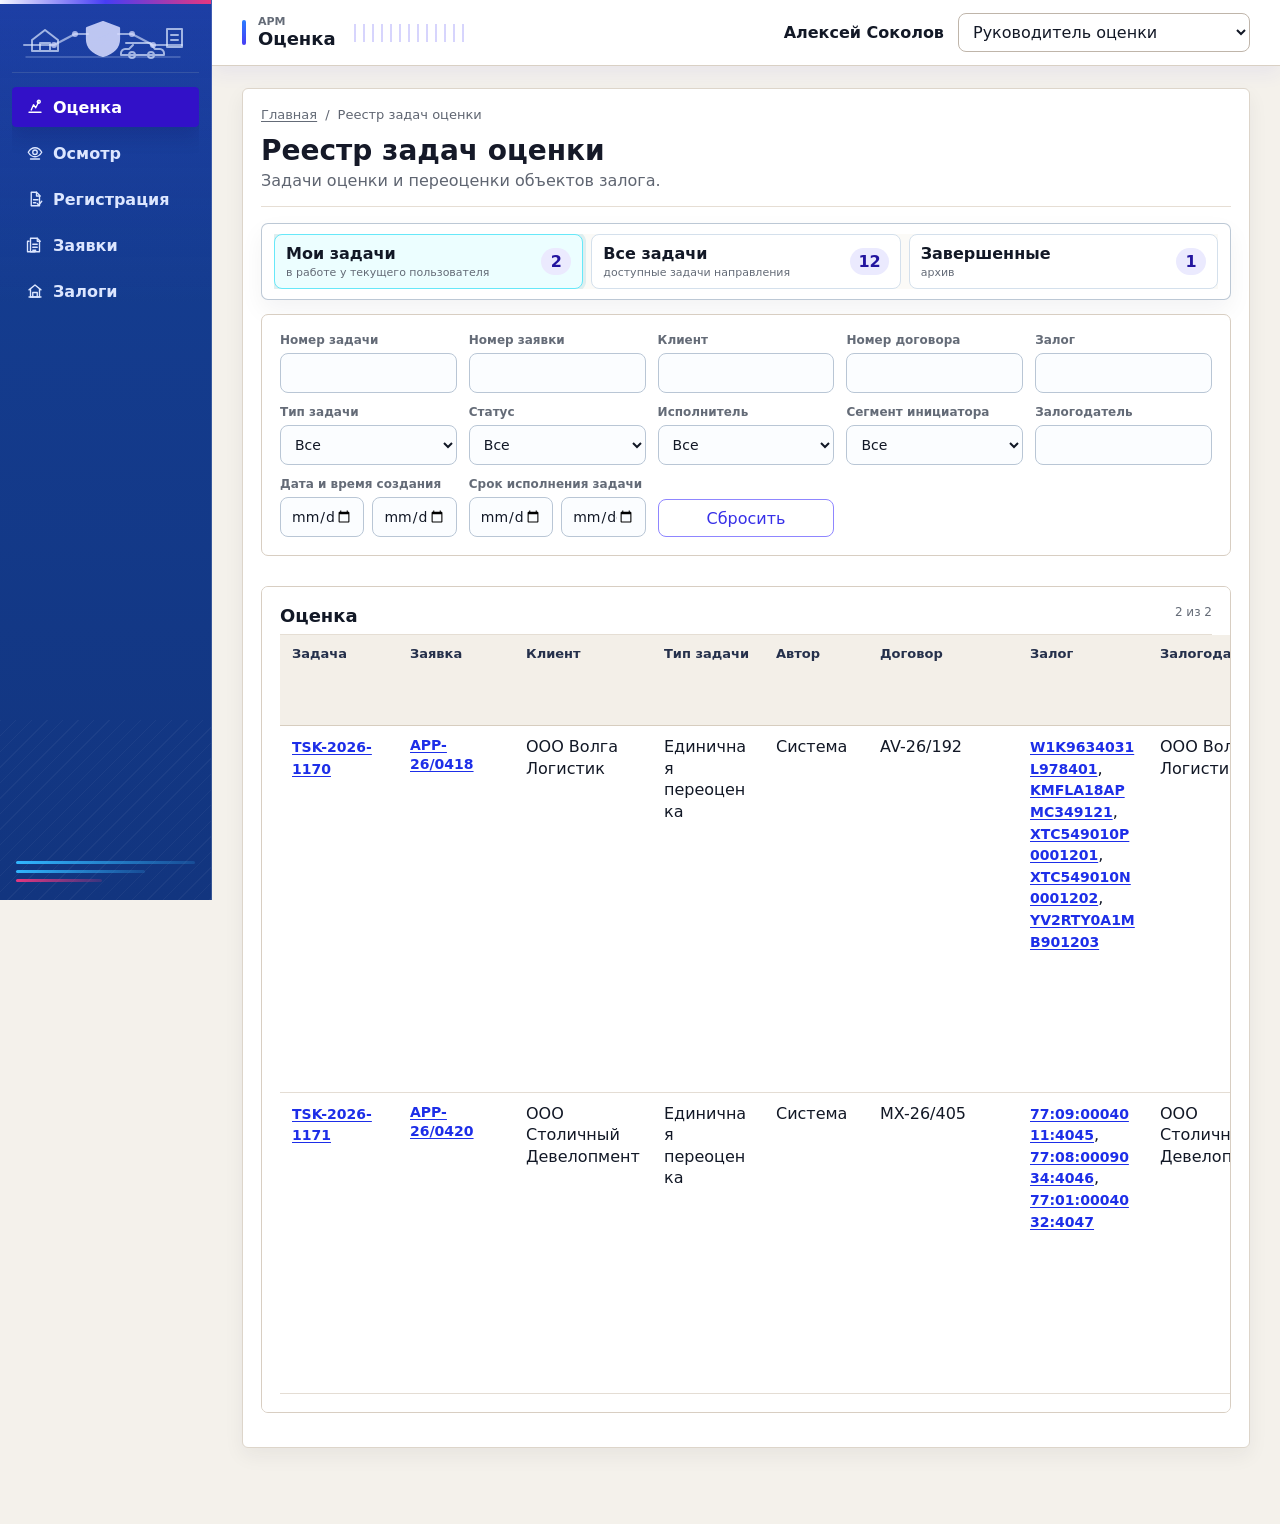
==== index.html @ 70659309 "Update pledge module stage 1 prototype" ====
<!doctype html>
<html lang="ru">
<head>
  <meta charset="UTF-8" />
  <meta name="viewport" content="width=device-width, initial-scale=1.0" />
  <title>Залоговый модуль</title>
  <link rel="stylesheet" href="src/styles.css?v=last-inspection-task-field-v125" />
</head>
<body>
  <div id="app"></div>
  <script type="module" src="src/app.js?v=last-inspection-task-field-v125"></script>
</body>
</html>
---- src/styles.css ----
:root {
  --bg: #f4f7fb;
  --surface: #ffffff;
  --surface-soft: #f8fafc;
  --line: #d9e0e7;
  --line-strong: #b8c2cc;
  --text: #172033;
  --muted: #64748b;
  --blue: #2563eb;
  --blue-soft: #dbeafe;
  --green: #15803d;
  --green-soft: #dcfce7;
  --amber: #b45309;
  --amber-soft: #fef3c7;
  --red: #b91c1c;
  --red-soft: #fee2e2;
  --violet: #6d28d9;
  --cyan: #0ea5e9;
  --shadow: 0 10px 24px rgba(15, 23, 42, 0.08);
  font-family: Inter, ui-sans-serif, system-ui, -apple-system, BlinkMacSystemFont, "Segoe UI", sans-serif;
  color: var(--text);
  background: var(--bg);
}

* {
  box-sizing: border-box;
}

body {
  margin: 0;
  min-width: 320px;
  overflow-x: hidden;
  background: var(--bg);
}

button,
input,
select,
textarea {
  font: inherit;
}

button {
  cursor: pointer;
}

.app-shell {
  min-height: 100vh;
}

.topbar {
  position: sticky;
  top: 0;
  z-index: 20;
  display: grid;
  grid-template-columns: minmax(260px, 320px) minmax(320px, 1fr) auto;
  gap: 20px;
  align-items: center;
  min-height: 68px;
  padding: 10px 28px;
  background: var(--surface);
  border-bottom: 1px solid var(--line);
}

.brand {
  display: flex;
  gap: 12px;
  align-items: center;
  padding: 0;
  color: var(--text);
  text-align: left;
  background: transparent;
  border: 0;
}

.brand-mark {
  display: grid;
  width: 40px;
  height: 40px;
  place-items: center;
  color: #fff;
  background: linear-gradient(135deg, #1d4ed8, #2563eb);
  border-radius: 8px;
  font-weight: 800;
}

.brand strong,
.brand small {
  display: block;
}

.brand small,
.hint,
small {
  color: var(--muted);
}

.quick-search {
  display: grid;
  grid-template-columns: minmax(240px, 1fr) auto;
  gap: 8px;
}

.role-box {
  display: flex;
  gap: 10px;
  align-items: center;
  justify-content: flex-end;
}

.role-user {
  max-width: 220px;
  overflow: hidden;
  color: var(--muted);
  text-overflow: ellipsis;
  white-space: nowrap;
}

.main-nav {
  position: sticky;
  top: 68px;
  z-index: 15;
  display: flex;
  gap: 6px;
  padding: 8px 28px;
  overflow-x: auto;
  background: #eef2f6;
  border-bottom: 1px solid var(--line);
}

.main-nav button,
.tabs button,
.breadcrumbs button,
.login-links button,
.link {
  color: var(--muted);
  background: transparent;
  border: 0;
}

.main-nav button {
  min-height: 36px;
  padding: 0 14px;
  border-radius: 8px;
}

.main-nav button.active,
.tabs button.active {
  color: var(--blue);
  background: var(--blue-soft);
}

.main {
  width: min(100%, 1680px);
  margin: 0 auto;
  padding: 18px 28px 48px;
}

.breadcrumbs {
  display: flex;
  gap: 8px;
  align-items: center;
  margin-bottom: 12px;
  color: var(--muted);
  font-size: 13px;
}

.page-header {
  display: flex;
  gap: 16px;
  align-items: flex-start;
  justify-content: space-between;
  margin-bottom: 18px;
}

.page-header h1 {
  margin: 0 0 4px;
  font-size: 26px;
  letter-spacing: 0;
}

.page-header p {
  max-width: 780px;
  margin: 0;
  color: var(--muted);
}

.header-actions,
.inline-actions,
.row-actions {
  display: flex;
  flex-wrap: wrap;
  gap: 8px;
  align-items: center;
  justify-content: flex-end;
}

.btn {
  min-height: 36px;
  padding: 8px 12px;
  color: var(--text);
  background: var(--surface);
  border: 1px solid var(--line-strong);
  border-radius: 8px;
}

.btn:hover,
.main-nav button:hover,
.tabs button:hover,
button.kpi-card:hover,
.legend-list button:hover,
.bar-row:hover {
  border-color: var(--blue);
  box-shadow: 0 0 0 3px rgba(37, 99, 235, 0.12);
}

.btn-primary {
  color: #fff;
  background: var(--blue);
  border-color: var(--blue);
}

.btn-secondary {
  background: var(--surface-soft);
}

.btn-small {
  min-height: 30px;
  padding: 5px 8px;
  font-size: 13px;
}

input,
select,
textarea {
  width: 100%;
  min-height: 36px;
  padding: 8px 10px;
  color: var(--text);
  background: var(--surface);
  border: 1px solid var(--line-strong);
  border-radius: 8px;
}

textarea {
  min-height: 96px;
  resize: vertical;
}

label {
  display: grid;
  gap: 6px;
  color: var(--muted);
  font-size: 13px;
}

label input,
label select,
label textarea {
  color: var(--text);
  font-size: 14px;
}

.panel,
.login-card,
.object-hero,
.mobile-card,
.print-preview,
.error-state,
.empty-state.large,
.success-state {
  background: var(--surface);
  border: 1px solid var(--line);
  border-radius: 8px;
  box-shadow: var(--shadow);
}

.panel {
  padding: 18px;
  margin-bottom: 16px;
}

.panel h2,
.integration-card h2,
.mobile-card h1,
.print-preview h2 {
  margin: 0 0 12px;
  font-size: 18px;
  letter-spacing: 0;
}

.panel h3 {
  margin: 18px 0 10px;
}

.panel-title,
.card-head,
.modal-head {
  display: flex;
  gap: 12px;
  align-items: flex-start;
  justify-content: space-between;
}

.panel-title h2,
.card-head h2,
.modal-head h2 {
  margin: 0;
}

.tabs {
  display: flex;
  gap: 6px;
  margin-bottom: 16px;
  overflow-x: auto;
}

.tabs.wrap {
  flex-wrap: wrap;
  overflow: visible;
}

.tabs button {
  min-height: 36px;
  padding: 8px 12px;
  white-space: nowrap;
  border: 1px solid var(--line);
  border-radius: 8px;
}

.registry-tabs {
  display: grid;
  grid-template-columns: repeat(3, minmax(0, 1fr));
  gap: 10px;
  margin: 0 0 16px;
}

.registry-tabs button {
  display: grid;
  grid-template-columns: minmax(0, 1fr) auto;
  gap: 3px 10px;
  align-items: center;
  min-height: 64px;
  padding: 12px 14px;
  text-align: left;
  background: var(--surface);
}

.registry-tabs button span {
  color: var(--text);
  font-weight: 700;
}

.registry-tabs button small {
  grid-column: 1;
  overflow: hidden;
  text-overflow: ellipsis;
  white-space: nowrap;
}

.registry-tabs button strong {
  grid-row: 1 / span 2;
  grid-column: 2;
  min-width: 34px;
  padding: 4px 8px;
  color: var(--accent-dark);
  text-align: center;
  background: var(--accent-soft);
  border-radius: 999px;
}

.filter-grid,
.form-grid {
  display: grid;
  grid-template-columns: repeat(4, minmax(160px, 1fr));
  gap: 10px;
}

.kpi-grid {
  display: grid;
  grid-template-columns: repeat(5, minmax(160px, 1fr));
  gap: 12px;
  margin-bottom: 16px;
}

.kpi-card {
  display: grid;
  gap: 6px;
  min-height: 86px;
  padding: 14px;
  text-align: left;
  background: var(--surface);
  border: 1px solid var(--line);
  border-radius: 8px;
}

.kpi-card span {
  color: var(--muted);
}

.kpi-card strong {
  font-size: 20px;
  line-height: 1.2;
  overflow-wrap: anywhere;
  letter-spacing: 0;
}

.kpi-card.info {
  border-left: 4px solid var(--blue);
}

.kpi-card.warn {
  border-left: 4px solid var(--amber);
}

.kpi-card.danger {
  border-left: 4px solid var(--red);
}

.registry-kpi-grid {
  margin-bottom: 16px;
}

.registry-analytics {
  margin-bottom: 16px;
  align-items: start;
}

.registry-analytics.equal-height-analytics {
  align-items: stretch;
}

.registry-analytics.equal-height-analytics .chart-panel {
  height: 100%;
}

.kpi-card.active,
.legend-list button.active,
.bar-row.active {
  border-color: var(--accent, var(--blue));
  background: #eff6ff;
  box-shadow: 0 0 0 3px rgba(37, 99, 235, 0.12);
}

.chart-panel .panel-title {
  margin-bottom: 14px;
}

.analytics-grid,
.grid-2,
.integration-grid {
  display: grid;
  grid-template-columns: repeat(2, minmax(0, 1fr));
  gap: 16px;
}

.contract-card-info-grid {
  grid-template-columns: minmax(300px, 0.72fr) minmax(640px, 1.28fr);
}

.contract-card-info-grid > .panel {
  min-width: 0;
}

.contract-participants-panel table {
  min-width: 0;
  table-layout: fixed;
  width: 100%;
}

.contract-participants-panel th,
.contract-participants-panel td {
  padding-right: 10px;
  padding-left: 10px;
  overflow-wrap: anywhere;
}

.contract-participants-panel th:nth-child(1),
.contract-participants-panel td:nth-child(1) {
  width: 16%;
}

.contract-participants-panel th:nth-child(2),
.contract-participants-panel td:nth-child(2) {
  width: 27%;
}

.contract-participants-panel th:nth-child(3),
.contract-participants-panel td:nth-child(3) {
  width: 14%;
}

.contract-participants-panel th:nth-child(4),
.contract-participants-panel td:nth-child(4) {
  width: 18%;
}

.contract-participants-panel th:nth-child(5),
.contract-participants-panel td:nth-child(5) {
  width: 25%;
}

.contract-linked-collaterals-table {
  min-width: 0;
  table-layout: fixed;
}

.contract-linked-collaterals-table th,
.contract-linked-collaterals-table td {
  padding-right: 10px;
  padding-left: 10px;
  overflow-wrap: anywhere;
}

.contract-linked-collaterals-table th:nth-child(1),
.contract-linked-collaterals-table td:nth-child(1) {
  width: 7%;
}

.contract-linked-collaterals-table th:nth-child(2),
.contract-linked-collaterals-table td:nth-child(2) {
  width: 11%;
}

.contract-linked-collaterals-table th:nth-child(3),
.contract-linked-collaterals-table td:nth-child(3) {
  width: 23%;
}

.contract-linked-collaterals-table th:nth-child(4),
.contract-linked-collaterals-table td:nth-child(4) {
  width: 15%;
}

.contract-linked-collaterals-table th:nth-child(5),
.contract-linked-collaterals-table td:nth-child(5),
.contract-linked-collaterals-table th:nth-child(6),
.contract-linked-collaterals-table td:nth-child(6),
.contract-linked-collaterals-table th:nth-child(7),
.contract-linked-collaterals-table td:nth-child(7) {
  width: 12%;
}

.contract-linked-collaterals-table th:nth-child(8),
.contract-linked-collaterals-table td:nth-child(8) {
  width: 8%;
}

.integration-grid {
  grid-template-columns: repeat(3, minmax(280px, 1fr));
}

.chart-panel {
  min-height: 280px;
}

.compact-bar-panel,
.compact-donut-panel {
  min-height: 216px;
}

.donut-row {
  display: grid;
  grid-template-columns: 150px 1fr;
  gap: 18px;
  align-items: center;
}

.donut {
  display: grid;
  width: 146px;
  height: 146px;
  place-items: center;
  border-radius: 50%;
}

.donut span {
  display: grid;
  width: 82px;
  height: 82px;
  place-items: center;
  background: var(--surface);
  border-radius: 50%;
  font-weight: 800;
  padding: 6px;
  text-align: center;
  font-size: 13px;
  line-height: 1.15;
}

.legend-list,
.bar-list,
.doc-list,
.check-list,
.photo-wizard,
.mobile-list {
  display: grid;
  gap: 8px;
}

.legend-list button,
.bar-row,
.doc-row,
.photo-step,
.event-line,
.comment {
  display: grid;
  grid-template-columns: auto 1fr auto;
  gap: 10px;
  align-items: center;
  padding: 10px;
  text-align: left;
  background: var(--surface-soft);
  border: 1px solid var(--line);
  border-radius: 8px;
}

.legend-list i {
  width: 10px;
  height: 10px;
  border-radius: 50%;
}

.bar-row {
  grid-template-columns: 150px 1fr 64px;
  width: 100%;
}

.compact-bar-panel .bar-list {
  gap: 5px;
}

.compact-bar-panel .bar-row {
  grid-template-columns: minmax(150px, .85fr) 1fr auto;
  min-height: 30px;
  padding: 5px 8px;
  gap: 8px;
}

.compact-bar-panel .bar-row strong {
  min-width: 112px;
  text-align: right;
  white-space: nowrap;
}

.bar-row div {
  height: 10px;
  overflow: hidden;
  background: #e2e8f0;
  border-radius: 999px;
}

.bar-row i {
  display: block;
  height: 100%;
  background: linear-gradient(90deg, var(--cyan), var(--blue));
  border-radius: 999px;
}

.compact-donut-panel .panel-title {
  margin-bottom: 10px;
}

.compact-donut-panel .donut-row {
  grid-template-columns: 112px 1fr;
  gap: 14px;
}

.compact-donut-panel .donut {
  width: 108px;
  height: 108px;
}

.compact-donut-panel .donut span {
  width: 62px;
  height: 62px;
  font-size: 12px;
}

.compact-donut-panel .legend-list {
  grid-template-columns: repeat(2, minmax(0, 1fr));
  gap: 6px;
}

.compact-donut-panel .legend-list button {
  min-height: 32px;
  padding: 6px 8px;
  gap: 6px;
}

.compact-donut-panel .legend-list span {
  min-width: 0;
  line-height: 1.15;
}

.compact-donut-panel .legend-list strong {
  white-space: nowrap;
}

.collateral-control-panel {
  min-height: 280px;
}

.collateral-control-grid {
  display: grid;
  gap: 8px;
}

.collateral-control-head,
.collateral-control-row {
  display: grid;
  grid-template-columns: minmax(154px, .95fr) minmax(128px, .8fr) minmax(224px, 1.35fr);
  gap: 10px;
  align-items: center;
}

.collateral-control-head {
  padding: 0 10px;
  color: var(--muted);
  font-size: 11px;
  font-weight: 700;
}

.collateral-control-head span {
  min-width: 0;
  overflow-wrap: anywhere;
}

.collateral-control-row {
  width: 100%;
  min-height: 56px;
  padding: 8px 10px;
  color: var(--text);
  text-align: left;
  background: var(--surface-soft);
  border: 1px solid var(--line);
  border-radius: 8px;
}

.collateral-control-row:hover,
.collateral-control-row.active {
  border-color: var(--cyan);
  box-shadow: 0 0 0 3px rgba(8, 145, 178, 0.12);
}

.collateral-control-row.active {
  background: #ecfeff;
}

.collateral-control-type,
.collateral-control-value {
  display: grid;
  min-width: 0;
  gap: 3px;
}

.collateral-control-type strong,
.collateral-control-value strong {
  overflow-wrap: anywhere;
}

.collateral-control-type small,
.collateral-control-metric small {
  color: var(--muted);
  font-size: 11px;
}

.collateral-control-signals {
  display: grid;
  min-width: 0;
  grid-template-columns: repeat(4, minmax(46px, 1fr));
  gap: 6px;
}

.collateral-control-bar {
  height: 8px;
  overflow: hidden;
  background: #e2e8f0;
  border-radius: 999px;
}

.collateral-control-bar i {
  display: block;
  height: 100%;
  background: linear-gradient(90deg, var(--cyan), var(--blue));
  border-radius: 999px;
}

.collateral-control-row.warning .collateral-control-bar i {
  background: linear-gradient(90deg, var(--amber), var(--cyan));
}

.collateral-control-row.danger .collateral-control-bar i {
  background: linear-gradient(90deg, var(--red), var(--amber));
}

.collateral-control-metric {
  display: grid;
  min-height: 38px;
  align-content: center;
  justify-items: center;
  padding: 4px;
  background: #f8fafc;
  border: 1px solid #e2e8f0;
  border-radius: 7px;
}

.collateral-control-metric strong {
  font-size: 16px;
  line-height: 1;
}

.collateral-control-metric.ok strong {
  color: var(--green);
}

.collateral-control-metric.warning {
  background: #fff7ed;
  border-color: #fed7aa;
}

.collateral-control-metric.warning strong {
  color: #b45309;
}

.collateral-control-metric.danger {
  background: #fef2f2;
  border-color: #fecaca;
}

.collateral-control-metric.danger strong {
  color: var(--red);
}

@media (max-width: 760px) {
  .collateral-control-head {
    display: none;
  }

  .collateral-control-row {
    grid-template-columns: 1fr;
  }

  .collateral-control-signals {
    grid-template-columns: repeat(2, minmax(0, 1fr));
  }
}

.table-panel {
  overflow-x: auto;
}

.table-panel:focus {
  outline: none;
}

.table-panel:focus-visible {
  box-shadow: 0 0 0 3px rgba(37, 99, 235, 0.18), var(--shadow);
}

table {
  width: 100%;
  min-width: 900px;
  border-collapse: collapse;
}

th,
td {
  padding: 10px 12px;
  text-align: left;
  vertical-align: top;
  border-bottom: 1px solid var(--line);
}

th {
  position: sticky;
  top: 0;
  z-index: 1;
  color: #334155;
  font-size: 13px;
  background: #f1f5f9;
}

tfoot td {
  font-weight: 700;
  background: #f8fafc;
}

.contract-analytics-grid {
  display: grid;
  grid-template-columns: repeat(4, minmax(0, 1fr));
  gap: 12px;
  align-items: stretch;
  margin-bottom: 16px;
}

.contract-analytics-grid .chart-panel {
  min-height: 244px;
  margin-bottom: 0;
}

.contract-analytics-grid .panel-title {
  margin-bottom: 10px;
}

.contract-analytics-grid .panel-title h2 {
  font-size: 16px;
}

.contract-analytics-grid .panel-title .hint {
  margin-top: 3px;
  font-size: 12px;
  line-height: 1.25;
}


.contract-analytics-grid .compact-donut-panel {
  display: grid;
  align-content: start;
}

.contract-analytics-grid .compact-donut-panel .donut-row {
  grid-template-columns: 1fr;
  gap: 8px;
  align-items: start;
}

.contract-analytics-grid .compact-donut-panel .donut {
  width: 116px;
  height: 116px;
  margin: 0 auto 2px;
}

.contract-analytics-grid .compact-donut-panel .donut span {
  width: 70px;
  height: 70px;
  padding: 4px;
  font-size: 18px;
  line-height: 1;
}

.contract-analytics-grid .compact-donut-panel .legend-list {
  grid-template-columns: 1fr;
  gap: 5px;
}

.contract-analytics-grid .compact-donut-panel .legend-list button {
  grid-template-columns: 12px minmax(0, 1fr) auto;
  min-height: 30px;
  padding: 5px 7px;
}

.contract-analytics-grid .compact-donut-panel .legend-list span {
  overflow-wrap: anywhere;
  font-size: 12px;
  line-height: 1.15;
}

.contract-analytics-grid .compact-donut-panel .legend-list strong {
  min-width: 18px;
  text-align: right;
  font-size: 12px;
}

.contract-ltv-panel {
  display: grid;
  align-content: start;
}

.ltv-risk-list {
  display: grid;
  gap: 7px;
}

.ltv-risk-row {
  display: grid;
  grid-template-columns: minmax(120px, 1fr) minmax(80px, .85fr) auto;
  gap: 8px;
  align-items: center;
  width: 100%;
  min-height: 36px;
  padding: 7px 8px;
  color: var(--text);
  text-align: left;
  background: #f8fafc;
  border: 1px solid var(--line);
  border-radius: 8px;
}

.ltv-risk-row:hover,
.ltv-risk-row.active {
  border-color: var(--blue);
  box-shadow: 0 0 0 3px rgba(37, 99, 235, 0.12);
}

.ltv-risk-row.active {
  background: #eff6ff;
}

.ltv-risk-row span {
  min-width: 0;
  font-size: 12px;
  font-weight: 700;
  line-height: 1.2;
}

.ltv-risk-row div {
  height: 8px;
  overflow: hidden;
  background: #e2e8f0;
  border-radius: 999px;
}

.ltv-risk-row i {
  display: block;
  height: 100%;
  border-radius: 999px;
}

.ltv-risk-row strong {
  min-width: 24px;
  text-align: right;
}

@media (max-width: 1320px) {
  .contract-analytics-grid {
    grid-template-columns: repeat(2, minmax(0, 1fr));
  }
}

@media (max-width: 760px) {
  .contract-analytics-grid {
    grid-template-columns: 1fr;
  }
}

.contracts-table {
  min-width: 1200px;
  table-layout: fixed;
}

.contracts-table th,
.contracts-table td {
  padding: 8px 9px;
  font-size: 13px;
}

.contracts-table th:nth-child(1),
.contracts-table td:nth-child(1) {
  width: 120px;
}

.contracts-table th:nth-child(2),
.contracts-table td:nth-child(2) {
  width: 190px;
}

.contracts-table th:nth-child(3),
.contracts-table td:nth-child(3) {
  width: 180px;
}

.contracts-table th:nth-child(4),
.contracts-table td:nth-child(4) {
  width: 145px;
}

.contracts-table th:nth-child(5),
.contracts-table td:nth-child(5) {
  width: 165px;
}

.contracts-table th:nth-child(6),
.contracts-table td:nth-child(6) {
  width: 110px;
}

.contracts-table th:nth-child(7),
.contracts-table td:nth-child(7) {
  width: 130px;
}

.contracts-table th:nth-child(8),
.contracts-table td:nth-child(8) {
  width: 150px;
}

.contracts-table td small {
  display: block;
  margin-top: 3px;
  color: var(--muted);
  line-height: 1.25;
}

.table-panel[data-registry-table="applications"] {
  overflow-x: auto;
}

.applications-table {
  min-width: 1330px;
  table-layout: fixed;
}

.applications-table th,
.applications-table td {
  padding: 8px 9px;
  font-size: 13px;
  vertical-align: top;
}

.applications-table th:nth-child(1),
.applications-table td:nth-child(1) {
  width: 96px;
}

.applications-table th:nth-child(2),
.applications-table td:nth-child(2) {
  width: 112px;
}

.applications-table th:nth-child(3),
.applications-table td:nth-child(3) {
  width: 122px;
}

.applications-table th:nth-child(4),
.applications-table td:nth-child(4) {
  width: 150px;
}

.applications-table th:nth-child(5),
.applications-table td:nth-child(5) {
  width: 150px;
}

.applications-table th:nth-child(6),
.applications-table td:nth-child(6) {
  width: 112px;
}

.applications-table th:nth-child(7),
.applications-table td:nth-child(7) {
  width: 118px;
}

.applications-table th:nth-child(8),
.applications-table td:nth-child(8) {
  width: 170px;
}

.applications-table th:nth-child(9),
.applications-table td:nth-child(9) {
  width: 116px;
}

.applications-table th:nth-child(10),
.applications-table td:nth-child(10) {
  width: 112px;
}

.applications-table th:nth-child(11),
.applications-table td:nth-child(11) {
  width: 76px;
}

.applications-table th:nth-child(12),
.applications-table td:nth-child(12) {
  width: 72px;
}

.applications-table td:nth-child(1),
.applications-table td:nth-child(2),
.applications-table td:nth-child(9),
.applications-table td:nth-child(10),
.applications-table td:nth-child(11),
.applications-table td:nth-child(12) {
  white-space: nowrap;
}

.application-deals-summary {
  display: grid;
  gap: 4px;
  line-height: 1.3;
}

.application-linked-tasks-field {
  display: grid;
  grid-column: 1 / -1;
  gap: 6px;
  color: var(--muted);
  font-size: 13px;
}

.application-linked-tasks-list {
  display: flex;
  flex-wrap: wrap;
  gap: 6px 10px;
  align-items: center;
  min-height: 36px;
  padding: 7px 10px;
  background: #f8fafc;
  border: 1px solid var(--line-strong);
  border-radius: 8px;
}

.application-linked-task-link {
  font-size: 13px;
  font-weight: 750;
}

.application-linked-tasks-table-section {
  display: grid;
  gap: 10px;
  margin-top: 16px;
}

.application-linked-tasks-table-wrap {
  overflow-x: auto;
  border: 1px solid var(--line);
  border-radius: 8px;
}

.application-linked-tasks-table {
  min-width: 840px;
  table-layout: fixed;
}

.application-linked-tasks-table th,
.application-linked-tasks-table td {
  padding: 8px 10px;
  vertical-align: top;
}

.application-linked-tasks-table th:nth-child(1),
.application-linked-tasks-table td:nth-child(1) {
  width: 150px;
}

.application-linked-tasks-table th:nth-child(2),
.application-linked-tasks-table td:nth-child(2) {
  width: 150px;
}

.application-linked-tasks-table th:nth-child(3),
.application-linked-tasks-table td:nth-child(3) {
  width: 170px;
}

.application-linked-tasks-table th:nth-child(4),
.application-linked-tasks-table td:nth-child(4) {
  width: 125px;
}

.application-linked-tasks-table th:nth-child(5),
.application-linked-tasks-table td:nth-child(5) {
  width: 160px;
}

.application-linked-tasks-table th:nth-child(6),
.application-linked-tasks-table td:nth-child(6),
.application-linked-tasks-table th:nth-child(7),
.application-linked-tasks-table td:nth-child(7) {
  width: 120px;
}

.table-panel[data-registry-table="collaterals"] {
  overflow-x: auto;
}

.collaterals-table {
  min-width: 1160px;
  table-layout: fixed;
}

.collaterals-table th,
.collaterals-table td {
  padding: 8px 10px;
  font-size: 13px;
}

.collaterals-table th:nth-child(1),
.collaterals-table td:nth-child(1) {
  width: 82px;
}

.collaterals-table th:nth-child(2),
.collaterals-table td:nth-child(2) {
  width: 125px;
}

.collaterals-table th:nth-child(3),
.collaterals-table td:nth-child(3) {
  width: 180px;
}

.collaterals-table th:nth-child(4),
.collaterals-table td:nth-child(4) {
  width: 150px;
}

.collaterals-table th:nth-child(5),
.collaterals-table td:nth-child(5) {
  width: 90px;
}

.collaterals-table th:nth-child(6),
.collaterals-table td:nth-child(6) {
  width: 120px;
}

.collaterals-table th:nth-child(7),
.collaterals-table td:nth-child(7) {
  width: 120px;
}

.collaterals-table th:nth-child(8),
.collaterals-table td:nth-child(8),
.collaterals-table th:nth-child(9),
.collaterals-table td:nth-child(9),
.collaterals-table th:nth-child(10),
.collaterals-table td:nth-child(10) {
  width: 112px;
}

.collaterals-table td:nth-child(1),
.collaterals-table td:nth-child(5),
.collaterals-table td:nth-child(6),
.collaterals-table td:nth-child(7),
.collaterals-table td:nth-child(8),
.collaterals-table td:nth-child(9),
.collaterals-table td:nth-child(10) {
  white-space: nowrap;
}

.collaterals-table {
  min-width: 2380px;
}

.collaterals-table th:nth-child(1),
.collaterals-table td:nth-child(1) {
  width: 86px;
}

.collaterals-table th:nth-child(2),
.collaterals-table td:nth-child(2),
.collaterals-table th:nth-child(5),
.collaterals-table td:nth-child(5) {
  width: 190px;
}

.collaterals-table th:nth-child(3),
.collaterals-table td:nth-child(3),
.collaterals-table th:nth-child(4),
.collaterals-table td:nth-child(4) {
  width: 160px;
}

.collaterals-table th:nth-child(6),
.collaterals-table td:nth-child(6),
.collaterals-table th:nth-child(7),
.collaterals-table td:nth-child(7),
.collaterals-table th:nth-child(10),
.collaterals-table td:nth-child(10) {
  width: 170px;
}

.collaterals-table th:nth-child(8),
.collaterals-table td:nth-child(8),
.collaterals-table th:nth-child(9),
.collaterals-table td:nth-child(9),
.collaterals-table th:nth-child(11),
.collaterals-table td:nth-child(11),
.collaterals-table th:nth-child(12),
.collaterals-table td:nth-child(12),
.collaterals-table th:nth-child(13),
.collaterals-table td:nth-child(13),
.collaterals-table th:nth-child(14),
.collaterals-table td:nth-child(14),
.collaterals-table th:nth-child(15),
.collaterals-table td:nth-child(15),
.collaterals-table th:nth-child(16),
.collaterals-table td:nth-child(16) {
  width: 130px;
}

.sort-head {
  padding: 0;
  color: #334155;
  background: transparent;
  border: 0;
  font-weight: 700;
}

.link {
  padding: 0;
  color: var(--blue);
  text-align: left;
  text-decoration: underline;
  text-underline-offset: 2px;
}

.registry-object-link {
  font-size: 14px;
  font-weight: 800;
}

.contract-number-list {
  display: inline-block;
  max-width: 100%;
  line-height: 1.3;
  white-space: normal;
  overflow-wrap: anywhere;
}

.task-deals-table-wrap {
  margin-top: 12px;
}

.task-deals-table {
  width: 100%;
  min-width: 0;
  table-layout: fixed;
}

.task-deals-table th,
.task-deals-table td {
  padding: 6px 7px;
  font-size: 11px;
  vertical-align: top;
  overflow-wrap: anywhere;
}

.task-deals-table th:nth-child(1),
.task-deals-table td:nth-child(1) {
  width: 68px;
}

.task-deals-table th:nth-child(2),
.task-deals-table td:nth-child(2) {
  width: 120px;
}

.task-deals-table th:nth-child(3),
.task-deals-table td:nth-child(3) {
  width: 92px;
}

.task-deals-table th:nth-child(4),
.task-deals-table td:nth-child(4) {
  width: 48px;
}

.task-deals-table th:nth-child(5),
.task-deals-table td:nth-child(5) {
  width: 74px;
}

.badge {
  display: inline-flex;
  align-items: center;
  min-height: 24px;
  padding: 3px 8px;
  border: 1px solid transparent;
  border-radius: 999px;
  font-size: 12px;
  font-weight: 700;
  white-space: nowrap;
}

.badge-ok {
  color: var(--green);
  background: var(--green-soft);
  border-color: #86efac;
}

.badge-warn {
  color: var(--amber);
  background: var(--amber-soft);
  border-color: #facc15;
}

.badge-danger {
  color: var(--red);
  background: var(--red-soft);
  border-color: #fca5a5;
}

.badge-info {
  color: var(--blue);
  background: var(--blue-soft);
  border-color: #93c5fd;
}

.badge-neutral {
  color: #475569;
  background: #e2e8f0;
  border-color: #cbd5e1;
}

.object-hero {
  display: grid;
  grid-template-columns: minmax(320px, 1fr) minmax(360px, 0.9fr);
  gap: 18px;
  align-items: center;
  padding: 18px;
  margin-bottom: 16px;
}

.object-hero h2 {
  margin: 4px 0 8px;
  font-size: 22px;
  letter-spacing: 0;
}

.object-hero p {
  margin: 0;
  color: var(--muted);
}

.eyebrow {
  color: var(--muted);
  font-size: 12px;
  font-weight: 800;
  letter-spacing: 0.04em;
  text-transform: uppercase;
}

.hero-metrics {
  display: grid;
  grid-template-columns: repeat(3, minmax(0, 1fr));
  gap: 10px;
}

.hero-metrics div,
.score-card {
  display: grid;
  gap: 4px;
  padding: 12px;
  background: var(--surface-soft);
  border: 1px solid var(--line);
  border-radius: 8px;
}

.hero-metrics span,
.score-card span {
  color: var(--muted);
  font-size: 12px;
}

.hero-metrics strong,
.score-card strong {
  font-size: 17px;
}

.collateral-source-context {
  display: grid;
  grid-template-columns: minmax(280px, 1.1fr) minmax(240px, 1fr) minmax(180px, 0.7fr);
  gap: 12px;
  align-items: stretch;
  margin: 0 0 12px;
  padding: 12px 14px;
  color: #0f172a;
  background: #eff6ff;
  border: 1px solid #bfdbfe;
  border-left: 5px solid var(--accent);
  border-radius: 8px;
  box-shadow: 0 8px 20px rgba(37, 99, 235, 0.1);
}

.collateral-source-context-application {
  background: #ecfdf5;
  border-color: #bbf7d0;
  border-left-color: var(--green);
  box-shadow: 0 8px 20px rgba(21, 128, 61, 0.1);
}

.collateral-source-context-main,
.collateral-source-context-field {
  display: grid;
  gap: 4px;
  align-content: center;
  min-width: 0;
}

.collateral-source-context span {
  color: var(--muted);
  font-size: 12px;
  font-weight: 800;
  letter-spacing: 0;
  text-transform: uppercase;
}

.collateral-source-context strong {
  font-size: 15px;
  line-height: 1.25;
  overflow-wrap: anywhere;
}

.collateral-source-link {
  justify-self: start;
  font-weight: 800;
  text-align: left;
}

.collateral-card-header {
  display: grid;
  grid-template-columns: minmax(320px, 1.25fr) minmax(320px, 0.95fr) minmax(250px, 0.65fr);
  gap: 14px;
  align-items: stretch;
  padding: 16px 18px;
  margin-bottom: 16px;
  background: #ffffff;
  border: 1px solid var(--line);
  border-top: 4px solid var(--accent);
  border-radius: 8px;
  box-shadow: var(--shadow);
}

.collateral-header-title,
.collateral-header-details,
.collateral-header-values {
  display: grid;
  gap: 10px;
}

.collateral-header-title {
  align-content: start;
}

.collateral-header-topline {
  display: flex;
  gap: 10px;
  align-items: center;
  justify-content: space-between;
}

.collateral-header-title h2 {
  margin: 0;
  color: var(--text);
  font-size: 22px;
  line-height: 1.2;
}

.collateral-profile-identifier {
  display: block;
  color: var(--accent-dark);
  font-size: 26px;
  font-weight: 800;
  line-height: 1.1;
  overflow-wrap: anywhere;
}

.collateral-header-title p {
  margin: 0;
  color: var(--muted);
  line-height: 1.35;
}

.collateral-header-details {
  grid-template-columns: repeat(2, minmax(0, 1fr));
}

.collateral-header-details span,
.collateral-header-values span {
  display: grid;
  gap: 4px;
  min-height: 58px;
  padding: 10px 12px;
  color: var(--text);
  background: #f8fafc;
  background: var(--surface-soft);
  border: 1px solid var(--line);
  border-radius: 8px;
  font-size: 13px;
  line-height: 1.3;
}

.collateral-header-details strong,
.collateral-header-values strong {
  color: var(--muted);
  font-size: 12px;
}

.collateral-header-values {
  grid-template-columns: 1fr;
}

.collateral-header-values span {
  align-content: center;
  border-color: #bfdbfe;
  background: #eff6ff;
}

.collateral-header-values span {
  font-size: 16px;
  font-weight: 750;
}

.switch-inline {
  display: inline-flex;
  gap: 8px;
  align-items: center;
  color: var(--muted);
  font-size: 13px;
  font-weight: 650;
}

.switch-inline input {
  position: absolute;
  inline-size: 1px;
  block-size: 1px;
  opacity: 0;
}

.switch-inline span {
  position: relative;
  width: 38px;
  height: 22px;
  background: #cbd5e1;
  border-radius: 999px;
  transition: background 0.18s ease;
}

.switch-inline span::after {
  content: "";
  position: absolute;
  top: 3px;
  left: 3px;
  width: 16px;
  height: 16px;
  background: #ffffff;
  border-radius: 999px;
  box-shadow: 0 1px 4px rgba(15, 23, 42, 0.24);
  transition: transform 0.18s ease;
}

.switch-inline input:checked + span {
  background: var(--blue);
}

.switch-inline input:checked + span::after {
  transform: translateX(16px);
}

.switch-inline input:focus-visible + span {
  outline: 2px solid var(--blue);
  outline-offset: 2px;
}

.task-main-info-panel .panel-title {
  margin-bottom: 10px;
  padding-bottom: 6px;
  border-bottom: 1px solid var(--line);
}

.task-main-info-modern {
  display: grid;
  grid-template-columns: minmax(220px, .9fr) minmax(0, 2fr);
  gap: 12px;
  align-items: stretch;
}

.task-main-client-highlight {
  display: grid;
  min-width: 0;
  min-height: 104px;
  align-content: center;
  gap: 5px;
  padding: 14px 16px;
  background: #edfdf5;
  border: 1px solid #b7ead0;
  border-left: 4px solid #16a34a;
  border-radius: 8px;
}

.task-main-client-highlight span,
.task-main-compact-field span,
.task-application-compact-grid span {
  color: var(--muted);
  font-size: 11px;
  line-height: 1.25;
  font-weight: 650;
}

.task-main-client-highlight strong,
.task-main-compact-field strong,
.task-application-compact-grid strong {
  min-width: 0;
  color: #0f172a;
  line-height: 1.25;
  overflow-wrap: anywhere;
}

.task-main-client-highlight strong {
  font-size: 20px;
  font-weight: 850;
}

.task-main-compact-fields {
  display: grid;
  grid-template-columns: repeat(2, minmax(0, 1fr));
  column-gap: 22px;
  row-gap: 0;
  align-content: stretch;
  min-width: 0;
}

.task-main-compact-field {
  display: grid;
  min-width: 0;
  align-content: center;
  gap: 2px;
  min-height: 34px;
  padding: 6px 0;
  border-bottom: 1px solid #e2e8f0;
}

.task-main-compact-field-primary strong {
  color: #0b1f42;
  font-size: 16px;
  font-weight: 850;
}

.task-main-compact-field:not(.task-main-compact-field-primary) strong {
  font-size: 14px;
  font-weight: 780;
}

.task-application-compact-context {
  display: grid;
  grid-column: 1 / -1;
  grid-template-columns: minmax(128px, auto) minmax(0, 1fr);
  gap: 12px;
  min-width: 0;
  padding: 10px 12px;
  background: #eef7ff;
  border: 1px solid #bfdbfe;
  border-radius: 8px;
}

.task-application-compact-head {
  display: grid;
  gap: 6px;
  align-content: center;
  align-items: start;
  color: #0f3b63;
}

.task-application-compact-head strong {
  font-size: 13px;
}

.task-application-compact-head span {
  width: max-content;
  padding: 3px 7px;
  color: #075985;
  font-size: 11px;
  font-weight: 800;
  background: #ffffff;
  border: 1px solid #b7d8f4;
  border-radius: 999px;
}

.task-application-compact-grid {
  display: grid;
  grid-template-columns: repeat(3, minmax(0, 1fr));
  gap: 8px 18px;
  min-width: 0;
}

.task-application-compact-grid div {
  display: grid;
  min-width: 0;
  gap: 2px;
}

.task-application-compact-grid strong {
  font-size: 14px;
  font-weight: 780;
}

@media (max-width: 1180px) {
  .task-main-info-modern {
    grid-template-columns: minmax(0, 1fr);
  }

  .task-main-client-highlight {
    min-height: 72px;
  }

  .task-application-compact-context {
    grid-template-columns: minmax(0, 1fr);
  }

  .task-application-compact-head {
    display: flex;
    flex-wrap: wrap;
    align-items: center;
  }
}

@media (max-width: 760px) {
  .task-main-compact-fields,
  .task-application-compact-grid {
    grid-template-columns: minmax(0, 1fr);
  }
}

.task-card-compact {
  display: grid;
  gap: 12px;
}

.task-card-compact .panel {
  padding: 12px;
  margin-bottom: 0;
}

.task-card-compact .panel h2 {
  margin-bottom: 8px;
  font-size: 17px;
}

.task-card-compact .panel-title {
  gap: 10px;
}

.task-card-compact .info-grid {
  gap: 8px;
}

.task-card-compact .info-grid div {
  min-height: 44px;
  padding: 8px 9px;
}

.task-top-layout {
  display: grid;
  grid-template-columns: minmax(0, 1fr) minmax(300px, 340px);
  gap: 12px;
  align-items: stretch;
}

.task-top-layout > section {
  min-width: 0;
}

.task-top-layout > .task-route-panel {
  display: grid;
  grid-template-rows: auto minmax(0, 1fr) auto;
  gap: 8px;
  position: relative;
  overflow: hidden;
  color: var(--text);
  background: var(--surface);
  border-color: var(--line);
  border-left: 1px solid var(--line);
  box-shadow: 0 8px 22px rgba(28, 35, 50, 0.07);
}

.task-top-layout > .task-route-panel::before {
  display: none;
}

.task-top-layout > .task-route-panel h2 {
  color: var(--text);
}

.task-top-layout > .task-route-panel .timeline {
  align-content: start;
  margin-bottom: 0;
}

.task-top-layout > .task-route-panel .timeline span {
  padding: 7px 8px;
  color: #0f3b63;
  font-weight: 750;
  background: #eef7ff;
  border: 1px solid #bfdbfe;
  border-radius: 8px;
}

.task-top-layout > .task-route-panel .timeline span:first-child {
  color: #0f3b63;
  background: #eef7ff;
  border-color: #bfdbfe;
  box-shadow: none;
}

.task-top-layout > .task-route-panel .route-actions {
  align-self: end;
  padding-top: 8px;
  border-top: 1px solid var(--line);
}

.task-top-layout > .task-route-panel .btn {
  justify-content: center;
  width: 100%;
}

@media (max-width: 980px) {
  .task-top-layout {
    grid-template-columns: minmax(0, 1fr);
  }

  .task-top-layout .task-main-info-modern,
  .task-top-layout .task-application-compact-grid {
    grid-template-columns: repeat(2, minmax(0, 1fr));
  }

  .task-top-layout .task-main-client-highlight,
  .task-top-layout .task-application-compact-context {
    grid-column: 1 / -1;
  }
}

@media (max-width: 560px) {
  .task-top-layout .task-main-info-modern,
  .task-top-layout .task-main-compact-fields,
  .task-top-layout .task-application-compact-grid {
    grid-template-columns: minmax(0, 1fr);
  }
}

.task-detail-layout {
  display: grid;
  grid-template-columns: minmax(0, 1fr) minmax(330px, 360px);
  gap: 12px;
  align-items: start;
}

.task-card-revaluation .task-detail-layout,
.task-card-inspection .task-detail-layout {
  grid-template-columns: minmax(0, 1fr) minmax(330px, 360px);
}

.task-detail-main,
.task-detail-sidebar {
  display: grid;
  gap: 10px;
  align-content: start;
}

.task-detail-sidebar {
  padding: 10px;
  background: #f1f5f9;
  border: 1px solid #d6e1ec;
  border-radius: 10px;
}

.task-detail-main > section,
.task-detail-sidebar > section {
  min-width: 0;
}

.task-detail-main .grid-2,
.task-detail-main .monitoring-task-layout,
.task-detail-main .revaluation-layout {
  gap: 10px;
  margin-bottom: 0;
}

.task-detail-main .grid-2 > .panel,
.task-detail-main .monitoring-task-layout .panel,
.task-detail-main .revaluation-layout .panel {
  margin-bottom: 0;
}

.task-detail-main .task-collateral-description .info-grid {
  grid-template-columns: repeat(3, minmax(0, 1fr));
}

.task-detail-sidebar .info-grid {
  grid-template-columns: 1fr;
}

.task-detail-sidebar .panel {
  background: #fff;
  border-color: #d6e1ec;
  box-shadow: none;
}

.task-card-revaluation .task-detail-sidebar .panel,
.task-card-inspection .task-detail-sidebar .panel {
  padding: 12px;
}

.task-card-revaluation .task-detail-sidebar .info-grid,
.task-card-inspection .task-detail-sidebar .info-grid {
  gap: 8px;
}

.task-card-revaluation .task-detail-sidebar .info-grid div,
.task-card-inspection .task-detail-sidebar .info-grid div {
  min-height: 48px;
  padding: 8px 9px;
}

.task-main-metrics {
  grid-template-columns: repeat(5, minmax(132px, 1fr));
  gap: 7px;
}

.task-main-info-panel .hero-metrics div {
  min-height: 54px;
  padding: 8px 9px;
}

.task-main-result {
  margin: 8px 0 0;
  color: var(--muted);
  line-height: 1.45;
}

.task-specific-form {
  display: grid;
  gap: 10px;
}

.task-two-columns {
  display: grid;
  grid-template-columns: repeat(2, minmax(0, 1fr));
  gap: 14px;
  align-items: start;
}

.inspection-task-grid {
  display: grid;
  grid-template-columns: 1fr;
  gap: 10px;
  align-items: start;
}

.inspection-primary-column,
.inspection-secondary-column {
  display: grid;
  gap: 10px;
  min-width: 0;
  align-content: start;
}

.revaluation-columns {
  display: grid;
  grid-template-columns: 1fr;
  gap: 10px;
  align-items: start;
}

.revaluation-column {
  display: grid;
  gap: 10px;
  min-width: 0;
  align-content: start;
}

.revaluation-column .collateral-tab-view {
  gap: 12px;
}

.revaluation-column .tab-summary-card {
  grid-template-columns: 1fr;
}

.revaluation-column .external-summary-meta {
  min-width: 0;
  grid-template-columns: repeat(2, minmax(0, 1fr));
}

.task-form-panel {
  min-width: 0;
}

.task-form-grid {
  display: grid;
  grid-template-columns: repeat(3, minmax(150px, 1fr));
  gap: 8px;
}

.task-form-grid.compact {
  grid-template-columns: repeat(3, minmax(150px, 1fr));
}

.inspection-visit-actions {
  display: flex;
  flex-wrap: wrap;
  gap: 8px 12px;
  align-items: center;
  margin-top: 10px;
  padding-top: 10px;
  border-top: 1px solid var(--line);
}

.inspection-visit-actions span {
  color: var(--muted);
  font-size: 13px;
  font-weight: 700;
}

.task-field {
  min-width: 0;
  color: var(--muted);
  font-size: 12px;
  font-weight: 600;
}

.task-field.wide {
  grid-column: 1 / -1;
}

.task-field.full-span {
  grid-column: 1 / -1;
}

.task-field input,
.task-field select,
.task-field textarea {
  margin-top: 4px;
  font-size: 13px;
}

.task-field textarea {
  min-height: 86px;
}

.task-field-label {
  display: block;
}

.task-multi-select {
  position: relative;
  margin-top: 4px;
}

.task-multi-select summary {
  display: flex;
  align-items: center;
  min-height: 36px;
  padding: 8px 34px 8px 10px;
  overflow: hidden;
  color: var(--text);
  background: #ffffff;
  border: 1px solid var(--line);
  border-radius: 6px;
  cursor: pointer;
  font-size: 13px;
  line-height: 1.25;
  text-overflow: ellipsis;
  white-space: nowrap;
}

.task-multi-select summary::-webkit-details-marker {
  display: none;
}

.task-multi-select summary::after {
  position: absolute;
  right: 11px;
  content: "▾";
  color: var(--muted);
  font-size: 12px;
}

.task-multi-select[open] summary {
  border-color: var(--accent);
  box-shadow: 0 0 0 3px rgba(37, 99, 235, 0.12);
}

.task-multi-select-options {
  position: absolute;
  z-index: 15;
  display: grid;
  gap: 4px;
  width: min(360px, 100%);
  max-height: 240px;
  margin-top: 4px;
  padding: 8px;
  overflow-y: auto;
  background: #ffffff;
  border: 1px solid var(--line);
  border-radius: 6px;
  box-shadow: 0 14px 30px rgba(15, 23, 42, 0.16);
}

.task-multi-select-options label {
  display: grid;
  grid-template-columns: 18px minmax(0, 1fr);
  gap: 7px;
  align-items: start;
  padding: 6px 7px;
  color: var(--text);
  border-radius: 5px;
  font-size: 13px;
}

.task-multi-select-options label:hover {
  background: #f4f7fb;
}

.task-multi-select-options input {
  width: 15px;
  height: 15px;
  margin: 1px 0 0;
}

.valuation-inspection-problems {
  display: grid;
  gap: 8px;
  margin-top: 12px;
}

.valuation-inspection-problems-head {
  display: flex;
  gap: 10px;
  align-items: center;
  justify-content: space-between;
  min-width: 0;
}

.valuation-inspection-problems-head strong {
  color: var(--text);
}

.valuation-inspection-problems td small {
  display: block;
  margin-top: 4px;
  color: var(--muted);
  line-height: 1.25;
}

.inspection-checklist-grid,
.risk-factor-grid {
  display: grid;
  grid-template-columns: 1fr;
  gap: 12px;
}

.inspection-checklist-group,
.risk-factor-group {
  display: grid;
  gap: 8px;
  padding: 12px;
  background: #f8fafc;
  border: 1px solid #d9e0e7;
  border-radius: 8px;
}

.inspection-checklist-group h3,
.risk-factor-group h3 {
  margin: 0;
  color: var(--text);
  font-size: 14px;
}

.inspection-factor-group-head {
  display: flex;
  gap: 10px;
  align-items: flex-start;
  justify-content: space-between;
}

.inspection-factor-group-head div {
  display: grid;
  min-width: 72px;
  padding: 6px 8px;
  text-align: right;
  background: #eff6ff;
  border: 1px solid #bfdbfe;
  border-radius: 7px;
}

.inspection-factor-group-head .risk-group-metrics {
  display: flex;
  gap: 8px;
  min-width: 0;
  padding: 0;
  background: transparent;
  border: 0;
}

.inspection-factor-group-head .risk-group-metrics div {
  min-width: 78px;
}

.inspection-factor-group-head span {
  color: var(--muted);
  font-size: 11px;
  font-weight: 650;
}

.inspection-factor-group-head strong {
  color: var(--accent-dark);
  font-size: 16px;
}

.inspection-checklist-items,
.risk-factor-items {
  display: grid;
  grid-template-columns: repeat(2, minmax(0, 1fr));
  gap: 8px;
}

.inspection-check-row {
  display: grid;
  grid-template-columns: minmax(0, 1fr) 74px;
  grid-template-areas:
    "factor score"
    "control control";
  gap: 8px;
  align-items: start;
  min-width: 0;
  padding: 8px;
  background: #ffffff;
  border: 1px solid #d9e0e7;
  border-radius: 8px;
}

.inspection-check-row span {
  color: var(--text);
  font-size: 13px;
  font-weight: 650;
}

.inspection-check-row select,
.inspection-check-row input {
  grid-area: control;
  width: 100%;
  min-width: 0;
  min-height: 34px;
  font-size: 13px;
}

.inspection-factor-name {
  grid-area: factor;
  display: grid;
  gap: 2px;
  min-width: 0;
}

.inspection-factor-name strong {
  color: var(--text);
  font-size: 13px;
  line-height: 1.25;
}

.planned-control-table select,
.planned-control-table input {
  width: 100%;
  min-width: 0;
}

.planned-control-table th:first-child,
.planned-control-table td:first-child {
  min-width: 180px;
}

.unified-control-schedule small {
  display: block;
  margin-top: 4px;
  color: var(--muted);
  font-size: 12px;
  line-height: 1.35;
}

.inspection-factor-meta {
  display: block;
  color: var(--muted);
  font-size: 11px;
  font-weight: 500;
  line-height: 1.35;
}

.inspection-factor-name span {
  color: var(--muted);
  font-size: 10px;
  font-weight: 700;
}

.contact-persons-panel,
.inspection-contacts-panel {
  gap: 12px;
}

.contact-persons-table-wrap,
.inspection-contacts-table-wrap {
  margin-top: 4px;
}

.contact-persons-table-wrap table,
.inspection-contacts-table-wrap table {
  min-width: 0;
  width: 100%;
  table-layout: fixed;
}

.inspection-contacts-table-wrap th:nth-child(1),
.inspection-contacts-table-wrap td:nth-child(1) {
  width: 20%;
}

.inspection-contacts-table-wrap th:nth-child(2),
.inspection-contacts-table-wrap td:nth-child(2) {
  width: 23%;
}

.inspection-contacts-table-wrap th:nth-child(3),
.inspection-contacts-table-wrap td:nth-child(3) {
  width: 142px;
  white-space: nowrap;
}

.inspection-contacts-table-wrap th:nth-child(5),
.inspection-contacts-table-wrap td:nth-child(5) {
  width: 42px;
  text-align: center;
}

.contact-persons-table-wrap input,
.contact-persons-table-wrap select,
.inspection-contacts-table-wrap input {
  width: 100%;
  min-width: 0;
  min-height: 32px;
  font-size: 13px;
}

.application-contacts-panel {
  margin-top: 14px;
}

.application-contacts-table-wrap {
  overflow-x: auto;
}

.application-contacts-table-wrap table {
  min-width: 1100px;
}

.application-contacts-table-wrap th:nth-child(1),
.application-contacts-table-wrap td:nth-child(1) {
  width: 170px;
}

.application-contacts-table-wrap th:nth-child(2),
.application-contacts-table-wrap td:nth-child(2) {
  width: 220px;
}

.application-contacts-table-wrap th:nth-child(3),
.application-contacts-table-wrap td:nth-child(3) {
  width: 150px;
}

.application-contacts-table-wrap th:nth-child(4),
.application-contacts-table-wrap td:nth-child(4) {
  width: 320px;
}

.application-contacts-table-wrap th:nth-child(5),
.application-contacts-table-wrap td:nth-child(5) {
  width: 250px;
}

.application-contacts-table-wrap th:nth-child(6),
.application-contacts-table-wrap td:nth-child(6) {
  width: 44px;
  text-align: center;
}

.application-contact-apply-select {
  color: var(--accent-dark);
  background-color: #eff6ff;
  border-color: #bfdbfe;
  font-weight: 700;
}

.inspection-factor-score {
  grid-area: score;
  display: grid;
  gap: 1px;
  justify-items: end;
  padding: 6px 7px;
  background: #f8fafc;
  border: 1px solid #d9e0e7;
  border-radius: 7px;
}

.inspection-factor-score strong {
  color: var(--accent-dark);
  font-size: 16px;
  line-height: 1;
}

.inspection-factor-score span {
  color: var(--muted);
  font-size: 10px;
  font-weight: 650;
}

.method-table-wrap {
  margin-top: 10px;
  overflow-x: auto;
  border: 1px solid var(--line);
  border-radius: 8px;
}

.method-table {
  width: 100%;
  min-width: 0;
  table-layout: fixed;
}

.method-table th:first-child,
.method-table td:first-child {
  width: 150px;
  background: #f8fafc;
  font-weight: 700;
}

.method-table input {
  min-width: 0;
  min-height: 34px;
  font-size: 13px;
}

.valuation-weighted-result {
  display: grid;
  gap: 6px;
  margin-top: 12px;
  max-width: 360px;
  color: var(--muted);
  font-size: 12px;
  font-weight: 700;
}

.valuation-weighted-result input {
  min-height: 40px;
  color: var(--text);
  background: #eef3f8;
  font-size: 15px;
  font-weight: 800;
}

.risk-assessment-panel .panel-title,
.valuation-value-panel .panel-title {
  align-items: flex-start;
}

.risk-factor-group label {
  display: grid;
  gap: 5px;
  color: var(--muted);
  font-size: 12px;
  font-weight: 650;
}

.risk-factor-group select {
  font-size: 13px;
}

.valuation-risk-summary {
  display: grid;
  grid-template-columns: repeat(3, minmax(160px, 1fr));
  gap: 10px;
  margin-bottom: 12px;
}

.valuation-risk-summary div {
  min-height: 58px;
  padding: 10px 12px;
  background: #f8fafc;
  border: 1px solid #d9e0e7;
  border-radius: 8px;
}

.valuation-risk-summary span {
  display: block;
  margin-bottom: 5px;
  color: var(--muted);
  font-size: 12px;
}

.valuation-risk-summary strong {
  color: var(--text);
  font-size: 15px;
}

.valuation-formula-grid {
  display: grid;
  grid-template-columns: repeat(3, minmax(160px, 1fr));
  gap: 10px;
  margin-bottom: 12px;
}

.valuation-formula-grid div {
  min-height: 64px;
  padding: 10px 12px;
  background: #fffaf0;
  border: 1px solid #f3d587;
  border-radius: 8px;
}

.valuation-formula-grid span {
  display: block;
  margin-bottom: 5px;
  color: var(--muted);
  font-size: 12px;
}

.valuation-formula-grid strong {
  color: var(--text);
  font-size: 16px;
}

.info-grid {
  display: grid;
  grid-template-columns: repeat(2, minmax(0, 1fr));
  gap: 10px;
  margin: 0;
}

.info-grid div {
  min-height: 58px;
  padding: 10px;
  background: var(--surface-soft);
  border: 1px solid var(--line);
  border-radius: 8px;
}

.info-grid dt {
  margin-bottom: 4px;
  color: var(--muted);
  font-size: 12px;
}

.info-grid dd {
  margin: 0;
  overflow-wrap: anywhere;
  font-weight: 650;
}

.risk-panel {
  display: grid;
  grid-template-columns: repeat(4, minmax(140px, 1fr));
  gap: 10px;
  margin-bottom: 12px;
}

.risk-item {
  display: grid;
  min-height: 76px;
  padding: 10px;
  text-align: left;
  background: var(--surface-soft);
  border: 1px solid var(--line);
  border-radius: 8px;
}

.risk-item.ok {
  border-left: 4px solid var(--green);
}

.risk-item.warn {
  border-left: 4px solid var(--amber);
}

.risk-item.critical {
  border-left: 4px solid var(--red);
}

.doc-row {
  grid-template-columns: minmax(220px, 1fr) auto auto;
}

.doc-row span,
.event-line small,
.comment span,
.photo-step span {
  display: block;
  color: var(--muted);
  font-size: 12px;
}

.photo-grid {
  display: grid;
  grid-template-columns: repeat(4, minmax(100px, 1fr));
  gap: 8px;
  margin-top: 12px;
}

.photo-tile {
  display: grid;
  min-height: 90px;
  align-content: center;
  gap: 6px;
  padding: 12px;
  background: #eef2f6;
  border: 1px dashed var(--line-strong);
  border-radius: 8px;
}

.photo-tile.done {
  background: var(--green-soft);
  border-style: solid;
}

.collateral-photo-panel {
  min-width: 0;
}

.collateral-photo-table th,
.collateral-photo-table td {
  vertical-align: middle;
}

.collateral-photo-table td:last-child {
  width: 120px;
  text-align: right;
}

.collateral-photo-list {
  display: grid;
  gap: 8px;
}

.collateral-photo-row {
  display: grid;
  grid-template-columns: 42px minmax(0, 1fr) auto;
  gap: 10px;
  align-items: center;
  padding: 10px;
  background: var(--surface-soft);
  border: 1px solid var(--line);
  border-radius: 8px;
}

.collateral-photo-row.done {
  background: var(--green-soft);
  border-color: rgba(21, 128, 61, 0.35);
}

.collateral-photo-row.missing {
  border-style: dashed;
}

.collateral-photo-row span {
  display: block;
  margin-top: 2px;
  color: var(--muted);
  font-size: 12px;
}

.photo-shot-icon {
  display: grid;
  width: 34px;
  height: 34px;
  place-items: center;
  color: var(--muted);
  background: #fff;
  border: 1px solid var(--line);
  border-radius: 8px;
  font-size: 11px;
  font-weight: 800;
}

.collateral-photo-row.done .photo-shot-icon {
  color: var(--green);
  border-color: rgba(21, 128, 61, 0.45);
}

.collateral-photo-actions {
  display: flex;
  gap: 8px;
  align-items: center;
  justify-content: flex-end;
}

.mobile-inspection-results-panel {
  min-width: 0;
}

.mobile-inspection-results {
  display: grid;
  gap: 10px;
}

.mobile-result-card {
  display: grid;
  gap: 10px;
  padding: 12px;
  background: #f8fafc;
  border: 1px solid #d9e0e7;
  border-radius: 8px;
}

.mobile-result-head {
  display: grid;
  grid-template-columns: minmax(0, 1fr) auto;
  gap: 12px;
  align-items: start;
}

.mobile-result-head strong,
.mobile-result-head span {
  display: block;
}

.mobile-result-head span {
  margin-top: 3px;
  color: var(--muted);
  font-size: 12px;
}

.mobile-result-meta {
  display: grid;
  grid-template-columns: repeat(3, minmax(0, 1fr));
  gap: 8px;
}

.mobile-result-meta div {
  min-width: 0;
  padding: 8px;
  background: #fff;
  border: 1px solid var(--line);
  border-radius: 8px;
}

.mobile-result-meta span,
.mobile-photo-chip {
  color: var(--muted);
  font-size: 12px;
}

.mobile-result-meta strong {
  display: block;
  margin-top: 3px;
  overflow-wrap: anywhere;
}

.mobile-result-photos {
  display: flex;
  flex-wrap: wrap;
  gap: 6px;
}

.mobile-photo-chip {
  padding: 5px 8px;
  background: #fff;
  border: 1px dashed var(--line-strong);
  border-radius: 999px;
}

.mobile-photo-chip.done {
  color: var(--green);
  background: var(--green-soft);
  border-style: solid;
  border-color: rgba(21, 128, 61, 0.35);
}

.file-button {
  cursor: pointer;
}

.file-button input {
  display: none;
}

.check-list label {
  display: flex;
  flex-direction: row;
  gap: 8px;
  align-items: center;
  padding: 10px;
  color: var(--text);
  background: var(--surface-soft);
  border: 1px solid var(--line);
  border-radius: 8px;
}

.check-list input {
  width: 18px;
  min-height: 18px;
}

.timeline {
  display: flex;
  flex-wrap: wrap;
  gap: 8px;
  margin-bottom: 14px;
}

.timeline span {
  padding: 8px 10px;
  background: var(--blue-soft);
  border: 1px solid #93c5fd;
  border-radius: 999px;
  color: var(--blue);
  font-weight: 700;
}

.stepper {
  display: flex;
  flex-wrap: wrap;
  gap: 8px;
  margin-bottom: 16px;
}

.stepper span {
  padding: 8px 10px;
  background: var(--surface);
  border: 1px solid var(--line);
  border-radius: 8px;
}

.stepper .done {
  color: var(--green);
  background: var(--green-soft);
}

.stepper .active {
  color: var(--blue);
  background: var(--blue-soft);
}

.integration-card {
  display: grid;
  gap: 12px;
  padding: 18px;
  background: var(--surface);
  border: 1px solid var(--line);
  border-radius: 8px;
  box-shadow: var(--shadow);
}

.modal-backdrop {
  position: fixed;
  inset: 0;
  z-index: 50;
  display: grid;
  place-items: center;
  padding: 20px;
  background: rgba(15, 23, 42, 0.42);
}

.modal {
  width: min(520px, 100%);
  max-height: 86vh;
  padding: 18px;
  overflow: auto;
  background: var(--surface);
  border-radius: 8px;
  box-shadow: 0 24px 80px rgba(15, 23, 42, 0.24);
}

.modal.wide {
  width: min(1180px, 100%);
}

.import-preview-table {
  min-width: 2600px;
  font-size: 12px;
}

.toast-stack {
  position: fixed;
  right: 22px;
  bottom: 22px;
  z-index: 60;
  display: grid;
  gap: 10px;
  width: min(360px, calc(100vw - 32px));
}

.toast {
  display: grid;
  gap: 4px;
  padding: 12px 14px;
  background: var(--surface);
  border: 1px solid var(--line);
  border-left: 4px solid var(--green);
  border-radius: 8px;
  box-shadow: var(--shadow);
}

.toast.warn {
  border-left-color: var(--amber);
}

.toast.danger {
  border-left-color: var(--red);
}

.toast span {
  color: var(--muted);
  font-size: 13px;
}

.empty-state,
.error-state,
.success-state {
  display: grid;
  place-items: center;
  gap: 8px;
  min-height: 190px;
  padding: 28px;
  text-align: center;
}

.empty-state h2,
.empty-state h1,
.error-state h2,
.success-state h1 {
  margin: 0;
}

.empty-state p,
.error-state p,
.success-state p {
  max-width: 620px;
  margin: 0;
  color: var(--muted);
}

.skeleton-grid {
  display: grid;
  grid-template-columns: repeat(3, 1fr);
  gap: 12px;
}

.skeleton {
  min-height: 110px;
  overflow: hidden;
  background: linear-gradient(90deg, #e2e8f0, #f8fafc, #e2e8f0);
  background-size: 200% 100%;
  border-radius: 8px;
  animation: shimmer 1.2s infinite;
}

.skeleton.wide {
  grid-column: 1 / -1;
  min-height: 340px;
}

@keyframes shimmer {
  0% { background-position: 200% 0; }
  100% { background-position: -200% 0; }
}

.login-card {
  display: grid;
  gap: 14px;
  width: min(520px, 100%);
  margin: 80px auto;
  padding: 24px;
}

.login-card h1 {
  margin: 4px 0 8px;
}

.login-links {
  display: flex;
  gap: 12px;
  justify-content: space-between;
}

.upload-zone {
  border-style: dashed;
}

.print-preview {
  min-height: 520px;
  padding: 28px;
  background: #fff;
}

.preview-box {
  display: grid;
  min-height: 220px;
  place-items: center;
  margin-top: 24px;
  color: var(--muted);
  background: var(--surface-soft);
  border: 1px dashed var(--line-strong);
  border-radius: 8px;
}

.mobile-main {
  display: grid;
  min-height: calc(100vh - 68px);
  place-items: start center;
  padding: 18px;
}

.mobile-app-shell {
  display: grid;
  grid-template-rows: auto minmax(0, 1fr);
  height: 100vh;
  min-height: 100vh;
  max-height: 100vh;
  overflow: hidden;
  background:
    radial-gradient(circle at 50% 18%, rgba(14, 116, 144, 0.14), transparent 34%),
    linear-gradient(180deg, #e8eef5 0%, #dfe7ef 100%);
}

.mobile-prototype-toolbar {
  position: fixed;
  top: 14px;
  right: 16px;
  z-index: 60;
  display: flex;
  justify-content: flex-end;
  max-width: calc(100vw - 32px);
  padding: 0;
}

.mobile-prototype-toolbar .role-box {
  width: min(390px, calc(100vw - 32px));
  box-sizing: border-box;
  padding: 8px;
  background: rgba(255, 255, 255, 0.78);
  border: 1px solid rgba(174, 188, 204, 0.82);
  border-radius: 12px;
  box-shadow: 0 12px 28px rgba(17, 24, 39, 0.10);
  backdrop-filter: blur(10px);
  justify-content: flex-end;
}

.mobile-prototype-toolbar .role-box select {
  min-width: 170px;
}

@media (max-width: 520px) {
  .mobile-prototype-toolbar {
    top: 10px;
    right: 10px;
    max-width: calc(100vw - 20px);
  }

  .mobile-prototype-toolbar .role-box {
    width: auto;
    max-width: calc(100vw - 20px);
  }

  .mobile-prototype-toolbar .role-user {
    display: none;
  }

  .mobile-prototype-toolbar .role-box select {
    width: min(250px, calc(100vw - 38px));
    min-width: 0;
  }
}

.mobile-app-shell .mobile-main {
  width: 100%;
  min-height: 0;
  overflow: hidden;
  padding: 86px 16px 22px;
  place-items: center;
  box-sizing: border-box;
}

.mobile-app-shell .mobile-wrap {
  width: min(390px, calc(100vw - 32px), calc((100vh - 128px) * 390 / 844));
  height: min(844px, calc(100vh - 128px), calc((100vw - 32px) * 844 / 390));
  min-height: 0;
  max-width: 390px;
  max-height: calc(100vh - 128px);
  aspect-ratio: 390 / 844;
  overflow-y: auto;
  box-sizing: border-box;
}

.mobile-wrap {
  width: min(430px, 100%);
  min-height: 720px;
  overflow: hidden;
  background: #0f172a;
  border: 10px solid #111827;
  border-radius: 28px;
  box-shadow: 0 20px 60px rgba(15, 23, 42, 0.28);
}

.mobile-header {
  display: flex;
  gap: 10px;
  align-items: center;
  justify-content: space-between;
  padding: 14px;
  color: #fff;
  background: #1f2937;
}

.mobile-app-shell .mobile-header h1 {
  margin: 0;
  font-size: 26px;
  line-height: 1.15;
  white-space: nowrap;
}

.mobile-header button {
  color: #fff;
  background: transparent;
  border: 0;
}

.mobile-list,
.mobile-card.detail,
.photo-wizard,
.mobile-actions {
  margin: 12px;
}

.mobile-card {
  display: grid;
  gap: 8px;
  width: calc(100% - 24px);
  margin: 12px;
  padding: 14px;
  color: var(--text);
  text-align: left;
}

.mobile-card.detail {
  width: auto;
}

.mobile-card p {
  margin: 0;
  color: var(--muted);
}

.mobile-card-meta {
  display: flex;
  gap: 8px;
  align-items: center;
  justify-content: space-between;
}

.mobile-card-meta span {
  min-width: 0;
  overflow: hidden;
  color: var(--muted);
  font-size: 12px;
  text-overflow: ellipsis;
  white-space: nowrap;
}

.mobile-card .info-grid {
  grid-template-columns: 1fr;
}

.mobile-actions {
  display: grid;
  gap: 8px;
}

.photo-step {
  grid-template-columns: 1fr auto;
}

.photo-step.done {
  background: var(--green-soft);
}

.mobile-photo-context {
  display: grid;
  gap: 6px;
  padding: 12px;
  background: var(--surface-soft);
  border: 1px solid var(--line);
  border-radius: 8px;
}

.mobile-photo-context p {
  margin: 0;
  color: var(--muted);
}

.mobile-stage {
  display: grid;
  width: 100%;
  min-height: 0;
  place-items: center;
}

.mobile-app-shell .mobile-wrap {
  position: relative;
  display: flex;
  width: min(390px, calc(100vw - 32px), calc((100vh - 128px) * 390 / 844));
  height: min(844px, calc(100vh - 128px), calc((100vw - 32px) * 844 / 390));
  min-height: 0;
  max-width: 390px;
  max-height: calc(100vh - 128px);
  padding: 12px;
  overflow: hidden;
  aspect-ratio: 390 / 844;
  background: #0b1220;
  border: 1px solid rgba(255, 255, 255, 0.16);
  border-radius: 42px;
  box-shadow: 0 28px 70px rgba(15, 23, 42, 0.34), inset 0 0 0 6px #111827;
}

.phone-speaker {
  position: absolute;
  top: 10px;
  left: 50%;
  z-index: 4;
  width: 76px;
  height: 5px;
  background: rgba(226, 232, 240, 0.38);
  border-radius: 999px;
  transform: translateX(-50%);
}

.phone-home-indicator {
  flex: 0 0 auto;
  width: 108px;
  height: 4px;
  margin: 8px auto 0;
  background: rgba(15, 23, 42, 0.34);
  border-radius: 999px;
}

.mobile-screen {
  display: flex;
  flex: 1;
  flex-direction: column;
  min-width: 0;
  overflow: hidden;
  background: #f4f7fb;
  border-radius: 30px;
}

.mobile-content {
  flex: 1;
  min-height: 0;
  padding: 12px;
  overflow-y: auto;
}

.mobile-app-shell .mobile-header {
  display: flex;
  flex: 0 0 auto;
  gap: 10px;
  align-items: center;
  justify-content: space-between;
  padding: 22px 16px 14px;
  color: #f8fafc;
  background: linear-gradient(145deg, #111827, #1f2937);
}

.mobile-app-shell .mobile-header h1 {
  margin: 0;
  color: inherit;
  font-size: 18px;
  line-height: 1.15;
  white-space: normal;
}

.mobile-header .mobile-muted {
  color: #cbd5e1;
  font-size: 12px;
}

.mobile-list,
.mobile-actions,
.photo-wizard {
  display: grid;
  gap: 10px;
  margin: 0;
}

.mobile-card {
  display: grid;
  gap: 10px;
  width: 100%;
  margin: 0;
  padding: 13px;
  color: var(--text);
  text-align: left;
  background: #fff;
  border: 1px solid var(--line);
  border-radius: 14px;
  box-shadow: 0 10px 26px rgba(15, 23, 42, 0.07);
}

.mobile-card.detail {
  width: auto;
}

.mobile-card h2 {
  margin: 0;
  font-size: 15px;
  line-height: 1.25;
}

.mobile-card p {
  margin: 0;
  color: var(--muted);
  font-size: 12px;
  line-height: 1.35;
}

.mobile-card-top,
.mobile-section-head {
  display: flex;
  gap: 8px;
  align-items: flex-start;
  justify-content: space-between;
}

.mobile-kicker {
  display: block;
  margin-bottom: 4px;
  color: var(--muted);
  font-size: 10px;
  font-weight: 800;
  letter-spacing: 0.04em;
  text-transform: uppercase;
}

.mobile-card-grid {
  display: grid;
  grid-template-columns: 1fr 1fr;
  gap: 8px;
}

.mobile-card-grid div {
  min-width: 0;
  padding: 8px;
  background: var(--surface-soft);
  border: 1px solid var(--line);
  border-radius: 10px;
}

.mobile-card-grid .wide {
  grid-column: 1 / -1;
}

.mobile-card-grid span {
  display: block;
  margin-bottom: 3px;
  color: var(--muted);
  font-size: 10px;
  font-weight: 700;
  text-transform: uppercase;
}

.mobile-card-grid strong {
  display: block;
  overflow-wrap: anywhere;
  font-size: 12px;
  line-height: 1.25;
}

.mobile-contact-card {
  display: grid;
  gap: 9px;
  margin-bottom: 10px;
  padding: 14px;
  color: #f8fafc;
  background: linear-gradient(145deg, #0f172a, #075985);
  border: 1px solid rgba(255, 255, 255, 0.18);
  border-radius: 16px;
  box-shadow: 0 14px 30px rgba(15, 23, 42, 0.16);
}

.mobile-contact-card .mobile-kicker {
  color: rgba(248, 250, 252, 0.72);
}

.mobile-contact-card h3 {
  margin: 0;
  color: inherit;
  font-size: 20px;
  line-height: 1.12;
}

.mobile-contact-card p {
  margin: 0;
  color: rgba(248, 250, 252, 0.78);
  font-size: 12px;
  line-height: 1.35;
}

.mobile-contact-phone {
  display: inline-flex;
  width: fit-content;
  color: #fff;
  font-size: 18px;
  font-weight: 900;
  line-height: 1.1;
  text-decoration: none;
}

.mobile-contact-grid {
  display: grid;
  gap: 8px;
}

.mobile-contact-grid div {
  padding: 9px;
  background: rgba(255, 255, 255, 0.1);
  border: 1px solid rgba(255, 255, 255, 0.12);
  border-radius: 10px;
}

.mobile-contact-grid span {
  display: block;
  margin-bottom: 4px;
  color: rgba(248, 250, 252, 0.7);
  font-size: 10px;
  font-weight: 800;
  text-transform: uppercase;
}

.mobile-contact-grid strong {
  display: block;
  color: #fff;
  font-size: 12px;
  font-weight: 700;
  line-height: 1.35;
}

.mobile-contact-card .btn {
  width: 100%;
  color: #0f172a;
  background: #fff;
  border-color: transparent;
}

.mobile-card-meta {
  display: flex;
  gap: 8px;
  align-items: center;
  justify-content: space-between;
}

.mobile-card-meta span {
  min-width: 0;
  overflow: hidden;
  color: var(--muted);
  font-size: 12px;
  text-overflow: ellipsis;
  white-space: nowrap;
}

.mobile-photo-toolbar {
  margin-bottom: 10px;
}

.mobile-photo-toolbar .btn {
  width: 100%;
}

.mobile-section,
.mobile-photo-context {
  display: grid;
  gap: 10px;
  margin-bottom: 10px;
  padding: 12px;
  background: #fff;
  border: 1px solid var(--line);
  border-radius: 14px;
  box-shadow: 0 10px 24px rgba(15, 23, 42, 0.06);
}

.mobile-section h2,
.mobile-section h3 {
  margin: 0;
  font-size: 15px;
  line-height: 1.25;
}

.mobile-check-result {
  display: flex;
  gap: 10px;
  align-items: center;
  justify-content: space-between;
  padding: 9px;
  background: var(--surface-soft);
  border: 1px solid var(--line);
  border-radius: 10px;
}

.mobile-check-form {
  display: grid;
  gap: 9px;
}

.mobile-check-field {
  display: grid;
  gap: 7px;
  padding: 10px;
  background: var(--surface-soft);
  border: 1px solid var(--line);
  border-radius: 12px;
}

.mobile-check-field > span {
  display: flex;
  gap: 8px;
  align-items: flex-start;
  justify-content: space-between;
}

.mobile-check-field strong {
  min-width: 0;
  font-size: 12px;
  line-height: 1.25;
}

.mobile-check-field small {
  flex: 0 0 auto;
  color: var(--muted);
  font-size: 10px;
  font-weight: 800;
  white-space: nowrap;
}

.mobile-check-field select {
  width: 100%;
  min-height: 38px;
  padding: 8px 32px 8px 10px;
  color: var(--text);
  font-size: 12px;
  line-height: 1.2;
  background: #fff;
  border: 1px solid var(--line-strong);
  border-radius: 10px;
}

.mobile-comment-field {
  display: grid;
  gap: 6px;
}

.mobile-comment-field span {
  color: var(--muted);
  font-size: 11px;
  font-weight: 800;
  text-transform: uppercase;
}

.mobile-comment-field textarea {
  min-height: 84px;
  resize: vertical;
  font-size: 12px;
  line-height: 1.35;
}

.mobile-submit-panel {
  display: grid;
  gap: 10px;
  margin-bottom: 10px;
  padding: 12px;
  background: #fff;
  border: 1px solid var(--line);
  border-radius: 14px;
  box-shadow: 0 10px 24px rgba(15, 23, 42, 0.06);
}

.mobile-submit-status {
  display: grid;
  gap: 3px;
}

.mobile-submit-status span,
.mobile-submit-status small {
  color: var(--muted);
  font-size: 11px;
  font-weight: 800;
}

.mobile-submit-status span {
  text-transform: uppercase;
}

.mobile-submit-status strong {
  color: var(--text);
  font-size: 13px;
  line-height: 1.25;
}

.mobile-submit-actions {
  display: grid;
  grid-template-columns: 1fr 1fr;
  gap: 8px;
}

.mobile-submit-actions .btn {
  width: 100%;
  min-height: 40px;
}

.mobile-check-result span {
  display: block;
  margin-top: 2px;
  color: var(--muted);
  font-size: 11px;
  line-height: 1.25;
}

.mobile-check-result strong {
  flex: 0 0 auto;
  color: var(--accent-dark);
}

.mobile-check-result b {
  color: var(--accent-dark);
}

.photo-step {
  grid-template-columns: 1fr auto;
  padding: 11px;
  border-radius: 12px;
}

.photo-step.done {
  background: var(--green-soft);
}

.mobile-result-checklist {
  display: grid;
  grid-template-columns: repeat(2, minmax(0, 1fr));
  gap: 6px;
}

.mobile-result-checklist span {
  display: grid;
  gap: 2px;
  min-width: 0;
  padding: 7px 8px;
  color: var(--muted);
  font-size: 11px;
  line-height: 1.25;
  background: #fff;
  border: 1px solid var(--line);
  border-radius: 8px;
}

.mobile-result-checklist strong {
  color: var(--text);
  font-size: 12px;
}

.comment {
  grid-template-columns: 1fr auto;
  align-items: start;
}

.comment p {
  grid-column: 1 / -1;
  margin: 0;
}

@media (max-width: 1180px) {
  .topbar {
    grid-template-columns: 1fr;
  }

  .role-box,
  .header-actions {
    justify-content: flex-start;
  }

  .kpi-grid {
    grid-template-columns: repeat(2, minmax(0, 1fr));
  }

  .analytics-grid,
  .grid-2,
  .integration-grid,
  .object-hero {
    grid-template-columns: 1fr;
  }

  .collateral-card-header {
    grid-template-columns: 1fr 1fr;
  }

  .collateral-source-context {
    grid-template-columns: 1fr 1fr;
  }

  .collateral-header-values {
    grid-column: 1 / -1;
    grid-template-columns: repeat(2, minmax(0, 1fr));
  }

  .task-detail-layout {
    grid-template-columns: 1fr;
  }

  .inspection-task-grid,
  .revaluation-columns {
    grid-template-columns: 1fr;
  }

  .task-detail-sidebar {
    grid-template-columns: repeat(2, minmax(0, 1fr));
  }

  .task-history-panel {
    grid-column: 1 / -1;
  }

  .task-detail-sidebar .info-grid {
    grid-template-columns: repeat(2, minmax(0, 1fr));
  }

  .filter-grid,
  .form-grid,
  .risk-panel {
    grid-template-columns: repeat(2, minmax(0, 1fr));
  }
}

@media (max-width: 720px) {
  .main,
  .topbar,
  .main-nav {
    padding-right: 14px;
    padding-left: 14px;
  }

  .page-header {
    display: grid;
  }

  .quick-search,
  .hide-mobile,
  .role-user {
    display: none;
  }

  .kpi-grid,
  .filter-grid,
  .form-grid,
  .risk-panel,
  .hero-metrics,
  .collateral-card-header,
  .collateral-source-context,
  .collateral-header-details,
  .info-grid,
  .donut-row {
    grid-template-columns: 1fr;
  }

  .task-detail-sidebar,
  .task-detail-sidebar .info-grid,
  .task-detail-main .task-collateral-description .info-grid,
  .inspection-task-grid,
  .inspection-checklist-grid,
  .inspection-checklist-items,
  .risk-factor-grid,
  .risk-factor-items,
  .valuation-risk-summary {
    grid-template-columns: 1fr;
  }

  .inspection-check-row {
    grid-template-columns: 1fr;
  }

  .inspection-factor-score {
    justify-items: start;
  }

  .bar-row {
    grid-template-columns: 100px 1fr 48px;
  }

  .photo-grid {
    grid-template-columns: repeat(2, minmax(0, 1fr));
  }

  .collateral-photo-row {
    grid-template-columns: 36px 1fr;
  }

  .collateral-photo-actions {
    grid-column: 1 / -1;
    justify-content: stretch;
  }

  .collateral-photo-actions .btn {
    flex: 1;
  }

  .toast-stack {
    right: 12px;
    bottom: 12px;
  }
}

/* Visual refresh: graphite + cyan-blue enterprise theme for Project R. */
:root {
  --bg: #eef3f8;
  --surface: #ffffff;
  --surface-soft: #f6f9fc;
  --line: #d5dee8;
  --line-strong: #aebccc;
  --text: #132238;
  --muted: #607086;
  --blue: #2563eb;
  --blue-soft: #dbeafe;
  --green: #15803d;
  --green-soft: #dcfce7;
  --amber: #b45309;
  --amber-soft: #fef3c7;
  --red: #b91c1c;
  --red-soft: #fee2e2;
  --violet: #7c3aed;
  --cyan: #0891b2;
  --accent: #0891b2;
  --accent-dark: #0e7490;
  --accent-soft: #cffafe;
  --nav-dark: #111827;
  --nav-dark-2: #1f2937;
  --arm-rail: #111827;
  --arm-rail-2: #182235;
  --arm-hot: #2563eb;
  --arm-contrast: #be185d;
  --shadow: 0 16px 38px rgba(17, 24, 39, 0.10);
}

body {
  background: var(--bg);
  color: var(--text);
}

.topbar {
  background: var(--nav-dark);
  border-bottom-color: #26364d;
  color: #f7fbfb;
  box-shadow: 0 12px 26px rgba(23, 32, 51, 0.16);
}

.brand,
.brand span {
  color: #f7fbfb;
}

.brand small,
.role-user,
.quick-search svg {
  color: #cbd5e1;
}

.brand-mark {
  background: #3b82f6;
  box-shadow: inset 0 -10px 18px rgba(30, 64, 175, 0.35), 0 8px 18px rgba(0, 0, 0, 0.18);
}

.quick-search {
  background: var(--nav-dark-2);
  border-color: #334155;
}

.quick-search input,
.role-box select {
  color: #f7fbfb;
}

.quick-search input::placeholder {
  color: #94a3b8;
}

.role-box select {
  background: var(--nav-dark-2);
  border-color: #334155;
}

.role-box select:focus,
.quick-search:focus-within {
  border-color: #60a5fa;
  box-shadow: 0 0 0 3px rgba(37, 99, 235, 0.24);
}

.topbar .btn-secondary {
  background: #223255;
  border-color: #3b82f6;
  color: #f7fbfb;
}

.topbar .btn-secondary:hover {
  background: var(--accent);
  border-color: #60a5fa;
  color: #ffffff;
}

.main-nav {
  background: var(--nav-dark-2);
  border-bottom-color: #26364d;
  box-shadow: 0 8px 18px rgba(23, 32, 51, 0.10);
}

.main-nav button {
  color: #dbe5f0;
  border: 1px solid transparent;
}

.main-nav button:hover {
  background: rgba(219, 234, 254, 0.08);
  border-color: #334155;
  color: #ffffff;
}

.main-nav button.active {
  background: var(--accent);
  color: #ffffff;
  box-shadow: 0 8px 18px rgba(37, 99, 235, 0.28);
}

.content,
.modal-body {
  background: var(--bg);
}

.panel,
.kpi-card,
.object-hero,
.details-layout > aside,
.modal-card,
.toast,
.empty-state,
.integration-card,
.mobile-wrap,
.matrix,
.swimlane-column,
.process-step,
.form-preview {
  border-color: var(--line);
  box-shadow: var(--shadow);
}

.panel,
.modal-card,
.details-layout > aside,
.empty-state,
.swimlane-column,
.process-step,
.form-preview {
  background: var(--surface);
}

.panel-title h2,
.page-title h1,
.section-title,
.object-title h1,
.kpi-value,
.mobile-logo,
.matrix th,
th {
  color: var(--text);
}

.breadcrumb,
.page-title p,
.kpi-label,
.muted,
td small,
.object-title p,
.field-group label,
.timeline small,
.action-log small,
.document-list small,
.comment small,
.sync-log small,
.mobile-muted {
  color: var(--muted);
}

.btn {
  border-radius: 8px;
}

.btn:hover {
  border-color: #93c5fd;
  box-shadow: 0 0 0 3px rgba(37, 99, 235, 0.12);
}

.btn-primary {
  background: var(--accent);
  border-color: var(--accent);
  color: #ffffff;
}

.btn-primary:hover {
  background: var(--accent-dark);
  border-color: var(--accent-dark);
  color: #ffffff;
}

.btn-secondary {
  background: #f8fafc;
  border-color: var(--line-strong);
  color: var(--text);
}

.btn-ghost {
  color: var(--accent-dark);
}

.btn-danger {
  color: var(--red);
  border-color: #f2b7c3;
}

.icon-btn:hover,
.row-actions button:hover,
.table-view-toggle button:hover {
  background: var(--accent-soft);
  border-color: #93c5fd;
  color: var(--accent-dark);
}

.table-view-toggle button.active,
.tabs button.active,
.subtabs button.active,
.mobile-tab.active {
  background: var(--accent-soft);
  border-color: #93c5fd;
  color: var(--accent-dark);
}

.tabs,
.subtabs,
.filter-bar,
.summary-strip,
.action-strip,
.process-actions,
.import-preview,
.sync-log,
.mobile-tabs {
  background: var(--surface-soft);
  border-color: var(--line);
}

.filter-bar select,
.filter-bar input,
.field-group input,
.field-group select,
.field-group textarea,
.comment-input textarea,
.inline-editor input {
  border-color: var(--line-strong);
  background: #ffffff;
  color: var(--text);
}

.filter-bar select:focus,
.filter-bar input:focus,
.field-group input:focus,
.field-group select:focus,
.field-group textarea:focus,
.comment-input textarea:focus,
.inline-editor input:focus {
  border-color: var(--accent);
  box-shadow: 0 0 0 3px rgba(37, 99, 235, 0.12);
  outline: none;
}

.table-wrap {
  border-color: var(--line);
  box-shadow: 0 10px 24px rgba(23, 32, 51, 0.05);
}

th {
  background: #eff6ff;
  border-bottom-color: var(--line-strong);
}

td {
  border-bottom-color: var(--line);
}

tbody tr:hover {
  background: #fbfdff;
}

.link {
  color: var(--accent-dark);
}

.link:hover {
  color: var(--accent);
}

.kpi-card {
  background: linear-gradient(180deg, #ffffff 0%, #f8fafc 100%);
  border-left: 4px solid var(--line-strong);
}

.kpi-card:hover {
  transform: translateY(-1px);
}

.kpi-card.info {
  border-left-color: var(--accent);
}

.kpi-card.warn {
  border-left-color: var(--amber);
}

.kpi-card.success {
  border-left-color: var(--green);
}

.kpi-card.danger {
  border-left-color: var(--red);
}

.kpi-card.violet {
  border-left-color: var(--violet);
}

.kpi-trend {
  background: var(--accent-soft);
  color: var(--accent-dark);
}

.kpi-trend.warn {
  background: var(--amber-soft);
  color: #92400e;
}

.kpi-trend.danger {
  background: var(--red-soft);
  color: var(--red);
}

.badge {
  border: 1px solid transparent;
}

.badge.neutral {
  background: #e2e8f0;
  color: #475569;
  border-color: #cbd5e1;
}

.badge.blue,
.badge.primary {
  background: var(--accent-soft);
  color: var(--accent-dark);
  border-color: #93c5fd;
}

.badge.green {
  background: var(--green-soft);
  color: var(--green);
  border-color: #b9dfc3;
}

.badge.amber {
  background: var(--amber-soft);
  color: #92400e;
  border-color: #f3d587;
}

.badge.red {
  background: var(--red-soft);
  color: var(--red);
  border-color: #f2b7c3;
}

.badge.violet {
  background: #efedff;
  color: var(--violet);
  border-color: #d5d0ff;
}

.object-hero {
  background: linear-gradient(180deg, #ffffff 0%, #f8fafc 100%);
  border-top: 4px solid var(--accent);
}

.info-grid div,
.linked-card,
.document-list li,
.comment,
.action-log li,
.timeline li,
.quick-action,
.risk-card,
.metric-mini,
.scenario-card,
.mobile-card,
.mobile-item,
.chart-list li {
  background: #f8fafc;
  border-color: #d9e0e7;
}

.quick-action:hover,
.linked-card:hover,
.document-list li:hover,
.scenario-card:hover {
  border-color: #93c5fd;
  box-shadow: 0 10px 22px rgba(37, 99, 235, 0.10);
}

.timeline span,
.stepper .active,
.process-step .step-index {
  background: var(--accent-soft);
  color: var(--accent-dark);
  border-color: #93c5fd;
}

.stepper div {
  background: #eef2f8;
  color: #64748b;
}

.stepper .done {
  background: var(--green-soft);
  color: var(--green);
}

.donut span {
  background: #ffffff;
  border: 1px solid var(--line);
}

.bar-row i,
.mini-bar i {
  background: linear-gradient(90deg, var(--accent) 0%, #3b82f6 100%);
}

.bar-row.warning i,
.mini-bar.warning i {
  background: linear-gradient(90deg, var(--amber) 0%, #e1a743 100%);
}

.bar-row.danger i,
.mini-bar.danger i {
  background: linear-gradient(90deg, var(--red) 0%, #e25776 100%);
}

.integration-card {
  background: #ffffff;
  border-top: 4px solid var(--accent);
}

.integration-card.error {
  border-top-color: var(--red);
}

.integration-card.pending {
  border-top-color: var(--amber);
}

.modal-card {
  border-radius: 8px;
}

.modal-header {
  background: #f8fafc;
  border-bottom-color: var(--line);
}

.toast {
  border-left: 4px solid var(--accent);
}

.toast.error {
  border-left-color: var(--red);
}

.toast.success {
  border-left-color: var(--green);
}

.login-card {
  border-color: var(--line);
  box-shadow: 0 18px 42px rgba(23, 32, 51, 0.12);
}

.login-card::before {
  background: var(--accent);
}

.mobile-wrap {
  background: var(--nav-dark);
}

.mobile-screen {
  background: #f4f7fb;
}

.mobile-header {
  background: var(--nav-dark-2);
  color: #f7fbfb;
}

.mobile-header .mobile-muted {
  color: #cbd5e1;
}

@media (max-width: 980px) {
  .main-nav {
    background: var(--nav-dark-2);
  }

  .topbar {
    box-shadow: 0 10px 22px rgba(23, 32, 51, 0.14);
  }
}

/* Status badge refresh for generated badge-* classes. */
.badge-ok {
  color: var(--green);
  background: var(--green-soft);
  border-color: #b9dfc3;
}

.badge-warn {
  color: #92400e;
  background: var(--amber-soft);
  border-color: #f3d587;
}

.badge-danger {
  color: var(--red);
  background: var(--red-soft);
  border-color: #f2b7c3;
}

.badge-info {
  color: var(--accent-dark);
  background: var(--accent-soft);
  border-color: #93c5fd;
}

.badge-neutral {
  color: #475569;
  background: #e2e8f0;
  border-color: #cbd5e1;
}

.sort-head:hover {
  color: var(--accent-dark);
}

/* Collateral card detail refresh: donut charts, risks, inspections and valuations. */
.donut-row {
  grid-template-columns: 184px minmax(0, 1fr);
  gap: 20px;
}

.donut {
  width: 170px;
  height: 170px;
  margin: 8px auto 12px;
  border: 1px solid #d6e1ec;
  box-shadow: inset 0 0 0 1px rgba(255, 255, 255, 0.75), 0 16px 34px rgba(23, 32, 51, 0.10);
}

.donut span {
  width: 108px;
  height: 108px;
  color: var(--text);
  background: #ffffff;
  border: 1px solid #dbe3ee;
  box-shadow: 0 10px 24px rgba(23, 32, 51, 0.08);
  font-size: 22px;
  font-weight: 800;
}

.legend-list button {
  display: grid;
  grid-template-columns: 12px minmax(120px, 1fr) auto;
  gap: 10px;
  align-items: center;
  min-height: 38px;
  padding: 8px 10px;
  text-align: left;
  background: transparent;
  border: 1px solid transparent;
  border-radius: 8px;
}

.legend-list button:hover,
.legend-list button:focus-visible {
  background: var(--accent-soft);
  border-color: var(--accent);
  outline: none;
}

.legend-list i {
  width: 12px;
  height: 12px;
  border-radius: 3px;
  box-shadow: 0 0 0 2px rgba(255, 255, 255, 0.9), 0 0 0 3px rgba(23, 32, 51, 0.08);
}

.legend-list span {
  color: var(--text);
  font-weight: 650;
}

.legend-list strong {
  color: var(--accent-dark);
}

.collateral-tab-view {
  display: grid;
  gap: 14px;
}

.tab-summary-card {
  display: grid;
  grid-template-columns: minmax(0, 1fr) auto;
  gap: 18px;
  align-items: center;
  padding: 18px 20px;
  background: #ffffff;
  border: 1px solid var(--line);
  border-top: 4px solid var(--accent);
  border-radius: 8px;
  box-shadow: var(--shadow);
}

.tab-summary-card h2 {
  margin: 4px 0 6px;
  color: var(--text);
  font-size: 21px;
}

.tab-summary-card p {
  max-width: 760px;
  margin: 0;
  color: var(--muted);
  line-height: 1.45;
}

.tab-summary-actions {
  display: flex;
  gap: 8px;
  align-items: center;
  justify-content: flex-end;
  flex-wrap: wrap;
}

.tab-feature-grid {
  align-items: stretch;
}

.collateral-inspections-view .tab-summary-card {
  border-top-color: var(--accent);
  background: linear-gradient(180deg, #ffffff 0%, #f8fafc 100%);
}

.monitoring-settings-panel,
.inspection-card,
.inspection-table,
.valuation-history,
.risk-signals-panel,
.risk-rules-panel {
  position: relative;
  overflow: hidden;
}

.monitoring-settings-panel::before,
.inspection-card::before,
.inspection-table::before,
.valuation-history::before,
.risk-signals-panel::before,
.risk-rules-panel::before {
  position: absolute;
  top: 0;
  left: 0;
  width: 100%;
  height: 3px;
  content: "";
  background: var(--accent);
}

.monitoring-settings-grid {
  grid-template-columns: repeat(4, minmax(160px, 1fr));
}

.monitoring-settings-panel input[readonly] {
  color: var(--muted);
  background: #eef3f8;
}

.inspection-card .info-grid div {
  background: #f8fafc;
}

.inspection-table tbody tr:first-child td {
  background: #fbfdff;
  font-weight: 650;
}

.collateral-values-view .tab-summary-card {
  border-top-color: var(--amber);
}

.valuation-metrics {
  display: grid;
  grid-template-columns: repeat(3, minmax(130px, 1fr));
  gap: 10px;
  min-width: 520px;
}

.valuation-metrics div {
  min-height: 64px;
  padding: 10px 12px;
  background: #f8fafc;
  border: 1px solid #d9e0e7;
  border-radius: 8px;
}

.valuation-metrics span {
  display: block;
  margin-bottom: 4px;
  color: var(--muted);
  font-size: 12px;
}

.valuation-metrics strong {
  color: var(--text);
  font-size: 15px;
}

.valuation-history::before {
  background: var(--amber);
}

.valuation-history tbody tr:first-child td {
  background: #fffaf0;
}

.valuation-history-panel {
  border-top-color: var(--amber);
}

.valuation-chart-summary {
  display: grid;
  grid-template-columns: repeat(4, minmax(150px, 1fr));
  gap: 8px;
  margin-bottom: 10px;
}

.valuation-chart-summary div {
  min-height: 54px;
  padding: 8px 10px;
  background: #f8fafc;
  border: 1px solid #d9e0e7;
  border-radius: 8px;
}

.valuation-chart-summary span {
  display: block;
  margin-bottom: 3px;
  color: var(--muted);
  font-size: 12px;
}

.valuation-chart-summary strong {
  color: var(--text);
  font-size: 16px;
}

.valuation-delta.ok {
  color: var(--green);
}

.valuation-delta.warn {
  color: #b45309;
}

.valuation-delta.danger {
  color: var(--red);
}

.valuation-chart-box {
  padding: 12px 14px 10px;
  background: linear-gradient(180deg, #ffffff 0%, #f8fafc 100%);
  border: 1px solid #d9e0e7;
  border-radius: 8px;
}

.valuation-line-chart {
  display: block;
  width: 100%;
  height: 300px;
  min-height: 0;
}

.valuation-axis,
.valuation-grid-line,
.valuation-date-guide {
  vector-effect: non-scaling-stroke;
}

.valuation-axis {
  stroke: #94a3b8;
  stroke-width: 1.4;
}

.valuation-grid-line {
  stroke: #e2e8f0;
  stroke-width: 1.1;
}

.valuation-date-guide {
  stroke: #eef2f7;
  stroke-width: 1;
}

.valuation-series {
  fill: none;
  stroke-width: 3.4;
  stroke-linecap: round;
  stroke-linejoin: round;
  vector-effect: non-scaling-stroke;
}

.valuation-series.market {
  stroke: var(--accent);
}

.valuation-series.pledge {
  stroke: var(--amber);
}

.valuation-point {
  stroke: #fff;
  stroke-width: 2.4;
  vector-effect: non-scaling-stroke;
}

.valuation-point.market {
  fill: var(--accent);
}

.valuation-point.pledge {
  fill: var(--amber);
}

.valuation-axis-label {
  fill: #64748b;
  font-size: 13px;
  letter-spacing: 0;
}

.valuation-axis-label.y-label {
  text-anchor: end;
}

.valuation-axis-label.x-label {
  text-anchor: middle;
  font-weight: 650;
}

.valuation-chart-legend {
  display: flex;
  flex-wrap: wrap;
  gap: 16px;
  margin-top: 8px;
  color: var(--muted);
  font-size: 14px;
}

.valuation-chart-legend span {
  display: inline-flex;
  gap: 7px;
  align-items: center;
}

.valuation-chart-legend i {
  width: 24px;
  height: 5px;
  border-radius: 999px;
}

.valuation-chart-legend i.market {
  background: var(--accent);
}

.valuation-chart-legend i.pledge {
  background: var(--amber);
}

.collateral-risks-view .tab-summary-card {
  border-top-color: var(--red);
}

.risk-score-ring {
  display: grid;
  width: 104px;
  height: 104px;
  place-items: center;
  background: conic-gradient(var(--red) 0 38%, var(--amber) 38% 68%, var(--accent) 68% 100%);
  border-radius: 50%;
  box-shadow: 0 14px 28px rgba(23, 32, 51, 0.12);
}

.risk-score-ring span {
  display: grid;
  width: 68px;
  height: 68px;
  place-items: center;
  color: var(--text);
  background: #ffffff;
  border: 1px solid #ead1d8;
  border-radius: 50%;
  font-size: 26px;
  font-weight: 800;
}

.risk-signals-panel::before {
  background: var(--red);
}

.risk-rules-panel::before {
  background: var(--amber);
}

.risk-panel {
  grid-template-columns: repeat(4, minmax(150px, 1fr));
  gap: 10px;
}

.risk-item {
  min-height: 88px;
  padding: 12px;
  background: #fbfcfc;
  border-color: var(--line);
  box-shadow: none;
}

.risk-item:hover,
.risk-item:focus-visible {
  outline: none;
  transform: translateY(-1px);
  box-shadow: 0 10px 20px rgba(23, 32, 51, 0.08);
}

.risk-item.ok {
  background: #f0fdf4;
  border-left-color: var(--green);
}

.risk-item.warn {
  background: #fffaf0;
  border-left-color: var(--amber);
}

.risk-item.critical {
  background: #fff7f9;
  border-color: #f2b7c3;
  border-left-color: var(--red);
}

.risk-item span {
  color: var(--text);
  font-weight: 650;
}

.risk-item strong {
  align-self: end;
  justify-self: start;
  padding: 3px 7px;
  color: var(--accent-dark);
  background: var(--accent-soft);
  border-radius: 999px;
  font-size: 12px;
}

.risk-item.warn strong {
  color: #92400e;
  background: var(--amber-soft);
}

.risk-item.critical strong {
  color: var(--red);
  background: var(--red-soft);
}

.score-card {
  display: grid;
  grid-template-columns: minmax(0, 1fr) auto;
  gap: 4px 12px;
  align-items: center;
  padding: 12px;
  background: #f8fafc;
  border: 1px solid #d9e0e7;
  border-radius: 8px;
}

.score-card span,
.score-card p {
  color: var(--muted);
}

.score-card strong {
  grid-row: 1 / span 2;
  grid-column: 2;
  color: var(--text);
  font-size: 28px;
}

.score-card p {
  margin: 0;
}

.risk-rule-list {
  display: grid;
  gap: 10px;
}

.risk-rule-list button {
  display: grid;
  grid-template-columns: minmax(120px, 1fr) auto;
  gap: 6px 10px;
  align-items: center;
  width: 100%;
  padding: 12px;
  text-align: left;
  background: #f8fafc;
  border: 1px solid #d9e0e7;
  border-radius: 8px;
}

.risk-rule-list button:hover,
.risk-rule-list button:focus-visible {
  background: var(--accent-soft);
  border-color: #93c5fd;
  outline: none;
}

.risk-rule-list span {
  color: var(--text);
  font-weight: 700;
}

.risk-rule-list small {
  grid-column: 1 / -1;
  color: var(--muted);
  line-height: 1.4;
}

@media (max-width: 1180px) {
  .tab-summary-card,
  .valuation-metrics,
  .valuation-chart-summary {
    grid-template-columns: 1fr;
    min-width: 0;
  }

  .risk-panel {
    grid-template-columns: repeat(2, minmax(0, 1fr));
  }
}

@media (max-width: 720px) {
  .donut-row,
  .tab-summary-card,
  .valuation-metrics,
  .valuation-chart-summary,
  .risk-panel {
    grid-template-columns: 1fr;
  }

  .tab-summary-actions {
    justify-content: flex-start;
  }

  .risk-score-ring {
    width: 92px;
    height: 92px;
  }
}

/* Task creation flow refresh: object pool, document binding and confirmation. */
.task-create-stepper span {
  min-width: 150px;
}

.task-context-grid {
  grid-template-columns: repeat(3, minmax(190px, 1fr));
  margin-bottom: 12px;
  padding-bottom: 12px;
  border-bottom: 1px solid var(--line);
}

.application-parameters-readonly input[readonly],
.application-parameters-readonly select:disabled,
.task-create-layout textarea[readonly] {
  background: var(--surface-soft);
  color: var(--text);
  opacity: 1;
  cursor: default;
}

.task-create-layout .panel,
.task-pool-panel,
.task-confirm-panel {
  position: relative;
  overflow: hidden;
}

.task-create-layout .panel::before,
.task-pool-panel::before,
.task-confirm-panel::before {
  position: absolute;
  top: 0;
  left: 0;
  width: 100%;
  height: 3px;
  content: "";
  background: var(--accent);
}

.task-create-summary::before,
.task-confirm-panel::before {
  background: var(--amber);
}

.task-pool-search {
  display: grid;
  grid-template-columns: minmax(320px, 1fr) auto;
  gap: 14px;
  align-items: end;
  margin-bottom: 12px;
}

.task-pool-search span {
  padding: 9px 12px;
  color: var(--accent-dark);
  background: var(--accent-soft);
  border: 1px solid #93c5fd;
  border-radius: 8px;
  font-weight: 700;
  white-space: nowrap;
}

.task-create-action {
  border-color: transparent;
  font-weight: 750;
}

.task-create-footer {
  display: flex;
  flex-wrap: wrap;
  gap: 12px;
  align-items: center;
  justify-content: space-between;
  margin-top: 12px;
}

.task-create-actions {
  display: grid;
  grid-template-columns: repeat(3, minmax(190px, max-content));
  gap: 8px;
  align-items: stretch;
}

.application-deals-editor {
  display: grid;
  gap: 10px;
  margin-top: 14px;
}

.application-preinspection-block {
  display: grid;
  gap: 6px;
  margin-top: 10px;
  padding: 9px 12px;
  background: #f8fafc;
  border: 1px solid var(--line);
  border-radius: 8px;
}

.application-preinspection-block .panel-title {
  margin-bottom: 0;
}

.application-preinspection-block .panel-title h2 {
  font-size: 15px;
}

.application-preinspection-grid {
  display: grid;
  grid-template-columns: minmax(178px, max-content) minmax(320px, 1fr) minmax(260px, .7fr);
  gap: 8px;
  align-items: stretch;
}

.application-preinspection-field {
  display: flex;
  gap: 8px;
  align-items: center;
  min-width: 0;
  min-height: 40px;
  height: 40px;
  padding: 0 10px;
  background: var(--surface);
  border: 1px solid var(--line);
  border-radius: 8px;
  font-size: 13px;
  font-weight: 750;
}

.application-preinspection-check input {
  width: 18px;
  min-height: 18px;
  padding: 0;
}

.application-preinspection-field > span {
  flex: 0 0 auto;
  color: var(--muted);
  line-height: 1.2;
  white-space: nowrap;
}

.application-preinspection-link input {
  flex: 1 1 auto;
  min-width: 0;
  height: 28px;
  padding: 4px 8px;
  font-size: 13px;
}

.application-inspection-act-drop {
  position: relative;
  margin: 0;
  color: var(--text);
  border-style: dashed;
  cursor: pointer;
}

.application-inspection-act-drop input[type="file"] {
  position: absolute;
  width: 1px;
  min-height: 1px;
  height: 1px;
  padding: 0;
  overflow: hidden;
  opacity: 0;
  pointer-events: none;
}

.application-inspection-act-name {
  flex: 1 1 auto;
  min-width: 0;
  color: var(--muted);
  font-size: 12px;
  font-weight: 650;
  line-height: 1.2;
  text-align: right;
  white-space: nowrap;
  overflow: hidden;
  text-overflow: ellipsis;
  overflow-wrap: anywhere;
}

@media (max-width: 1100px) {
  .application-preinspection-grid {
    grid-template-columns: repeat(2, minmax(0, 1fr));
  }
}

@media (max-width: 760px) {
  .application-preinspection-grid {
    grid-template-columns: 1fr;
  }
}

.application-deals-editor .panel-title {
  align-items: end;
  margin-bottom: 0;
}

.application-deals-header-actions {
  justify-content: flex-end;
}

.application-deals-table-wrap {
  overflow-x: auto;
  border: 1px solid var(--line);
  border-radius: 8px;
}

.application-deals-table {
  min-width: 1160px;
  table-layout: fixed;
}

.application-deals-table th,
.application-deals-table td {
  padding: 8px;
  vertical-align: top;
}

.application-deals-table th:nth-child(1),
.application-deals-table td:nth-child(1) {
  width: 150px;
}

.application-deals-table th:nth-child(2),
.application-deals-table td:nth-child(2) {
  width: 210px;
}

.application-deals-table th:nth-child(3),
.application-deals-table td:nth-child(3) {
  width: 130px;
}

.application-deals-table th:nth-child(4),
.application-deals-table td:nth-child(4) {
  width: 90px;
}

.application-deals-table th:nth-child(5),
.application-deals-table td:nth-child(5) {
  width: 300px;
}

.application-deals-table th:nth-child(6),
.application-deals-table td:nth-child(6) {
  width: 150px;
}

.application-deals-table th:nth-child(7),
.application-deals-table td:nth-child(7) {
  width: 145px;
}

.application-deals-table th:nth-child(8),
.application-deals-table td:nth-child(8) {
  width: 44px;
}

.application-deals-table input,
.application-deals-table select {
  width: 100%;
  min-width: 0;
  min-height: 34px;
  font-size: 13px;
}

.application-deal-collateral-identifiers {
  display: block;
  color: #0f172a;
  font-size: 13px;
  line-height: 1.35;
  overflow-wrap: anywhere;
}

.application-deal-collateral-identifiers.is-empty {
  color: var(--muted);
}

.application-deal-action-button {
  width: 100%;
  justify-content: center;
  min-height: 34px;
  white-space: normal;
}

.icon-btn {
  display: inline-grid;
  place-items: center;
  width: 30px;
  height: 30px;
  padding: 0;
  color: var(--muted);
  background: var(--surface);
  border: 1px solid var(--line);
  border-radius: 6px;
  font-weight: 800;
}

.task-create-action.pick {
  color: var(--accent-dark);
  background: #dbeafe;
  border-color: #93c5fd;
}

.task-create-action.add {
  color: #1e3a8a;
  background: #dbeafe;
  border-color: #93c5fd;
}

.task-create-action.import {
  color: #7a4208;
  background: #fff1cc;
  border-color: #f3d587;
}

.task-create-action:hover {
  border-color: var(--accent);
  box-shadow: 0 0 0 3px rgba(37, 99, 235, 0.12);
}

.task-create-selection-note {
  display: inline-flex;
  width: fit-content;
  padding: 7px 10px;
  color: var(--accent-dark);
  background: #eff6ff;
  border: 1px solid #bfdbfe;
  border-radius: 8px;
  font-size: 13px;
  font-weight: 750;
}

.task-create-warning {
  margin: 8px 0;
  color: var(--warn);
  font-weight: 750;
}

.import-file-drop {
  display: grid;
  gap: 7px;
  margin: 10px 0 12px;
  padding: 10px;
  color: var(--text);
  background: #f8fafc;
  border: 1px dashed #93c5fd;
  border-radius: 8px;
  font-weight: 700;
}

.import-empty-state {
  margin: 0;
  padding: 20px;
  border: 1px dashed #cbd5e1;
}

.collateral-picker-table {
  max-height: 520px;
  overflow: auto;
}

.collateral-picker-table input[type="checkbox"] {
  width: 18px;
  min-height: 18px;
  padding: 0;
}

.collateral-picker-list {
  display: grid;
  grid-template-columns: repeat(2, minmax(0, 1fr));
  gap: 10px;
}

.collateral-picker-item {
  display: grid;
  grid-template-columns: auto minmax(0, 1fr);
  gap: 10px;
  align-items: start;
  min-height: 72px;
  padding: 12px;
  background: #f8fafc;
  border: 1px solid #d9e0e7;
  border-radius: 8px;
}

.collateral-picker-item:hover {
  border-color: #93c5fd;
  box-shadow: 0 10px 22px rgba(37, 99, 235, 0.08);
}

.collateral-picker-item input {
  margin-top: 3px;
}

.collateral-picker-item strong,
.collateral-picker-item small {
  display: block;
}

.collateral-picker-item small {
  margin-top: 4px;
  color: var(--muted);
  line-height: 1.35;
}

.selected-pool-list {
  display: flex;
  gap: 8px;
  flex-wrap: wrap;
  margin: 12px 0 0;
}

.selected-pool-chip {
  display: inline-flex;
  gap: 8px;
  align-items: center;
  min-height: 32px;
  padding: 5px 10px;
  color: var(--accent-dark);
  background: var(--accent-soft);
  border: 1px solid #93c5fd;
  border-radius: 999px;
  font-weight: 750;
}

.selected-pool-chip span {
  color: var(--muted);
  font-size: 12px;
  font-weight: 650;
}

.new-collateral-box {
  margin-top: 14px;
  padding: 14px;
  background: #fbfdff;
  border: 1px dashed #93c5fd;
  border-radius: 8px;
}

.new-collateral-box h3 {
  margin-top: 0;
}

.document-target-list {
  display: grid;
  gap: 10px;
}

.document-target-row {
  display: grid;
  grid-template-columns: minmax(220px, 1fr) minmax(180px, .8fr);
  gap: 10px;
  align-items: center;
  padding: 10px;
  background: #f8fafc;
  border: 1px solid #d9e0e7;
  border-radius: 8px;
}

.document-target-row label {
  display: flex;
  gap: 8px;
  align-items: center;
  font-weight: 650;
}

.task-doc-summary {
  display: flex;
  gap: 8px;
  flex-wrap: wrap;
  margin-top: 12px;
}

.task-doc-summary span {
  padding: 5px 8px;
  color: #475569;
  background: #e2e8f0;
  border: 1px solid #cbd5e1;
  border-radius: 999px;
  font-size: 12px;
  font-weight: 650;
}

.document-widget {
  position: relative;
  overflow: hidden;
  margin-bottom: 0;
}

.document-widget::before {
  position: absolute;
  top: 0;
  left: 0;
  width: 100%;
  height: 3px;
  content: "";
  background: var(--accent);
}

.document-container {
  display: grid;
  gap: 7px;
  margin-top: 10px;
}

.document-tree-table {
  margin-top: 10px;
  overflow-x: auto;
  background: #fff;
  border: 1px solid var(--line);
  border-radius: 8px;
}

.document-table-header,
.document-folder-row,
.document-table-file-row {
  display: grid;
  grid-template-columns: minmax(260px, 1.55fr) minmax(220px, 1.2fr) minmax(116px, 0.7fr) minmax(150px, 0.85fr) minmax(124px, 0.75fr) minmax(92px, auto);
  gap: 12px;
  min-width: 980px;
  align-items: center;
}

.document-table-header {
  padding: 10px 12px;
  color: #475569;
  background: #f8fafc;
  border-bottom: 1px solid var(--line);
  font-size: 12px;
  font-weight: 750;
  text-transform: uppercase;
}

.document-folder + .document-folder {
  border-top: 1px solid var(--line);
}

.document-folder-row {
  min-height: 50px;
  padding: 9px 12px;
  cursor: pointer;
  list-style: none;
  background: #f8fafc;
}

.document-folder-row::-webkit-details-marker {
  display: none;
}

.document-folder[open] > .document-folder-row {
  background: #f1f5f9;
}

.document-folder-name {
  display: grid;
  grid-template-columns: auto minmax(0, 1fr);
  gap: 8px;
  align-items: center;
  min-width: 0;
}

.document-folder-name strong,
.document-name-cell strong {
  display: block;
  overflow: hidden;
  color: #0f172a;
  text-overflow: ellipsis;
  white-space: nowrap;
}

.document-folder-name small,
.document-name-cell small {
  display: block;
  margin-top: 2px;
  overflow-wrap: anywhere;
  color: var(--muted);
  font-size: 12px;
  font-weight: 500;
  text-transform: none;
}

.document-folder-caret {
  display: inline-grid;
  width: 20px;
  height: 20px;
  place-items: center;
  color: var(--accent);
  border: 1px solid #bae6fd;
  border-radius: 6px;
  transition: transform 0.16s ease;
}

.document-folder[open] .document-folder-caret {
  transform: rotate(90deg);
}

.document-folder-actions {
  display: flex;
  justify-content: flex-end;
}

.document-table-file-row {
  padding: 10px 12px 10px 40px;
  background: #fff;
  border-top: 1px solid #e2e8f0;
  font-size: 13px;
}

.document-table-file-row span {
  min-width: 0;
}

.document-name-cell {
  display: grid;
  gap: 4px;
}

.document-date-cell,
.document-attached-cell,
.document-relation-cell,
.document-author-cell {
  color: #334155;
}

.document-name-input,
.document-date-cell input {
  width: 100%;
  min-width: 0;
  min-height: 34px;
  padding: 6px 8px;
  font-size: 13px;
}

.document-relation-cell .document-apply-select {
  width: 100%;
  min-height: 34px;
  padding: 6px 8px;
  font-size: 12px;
}

.document-file-row {
  display: grid;
  grid-template-columns: minmax(280px, 1fr) auto auto;
  gap: 10px;
  align-items: center;
  padding: 10px 12px;
  background: #fff;
  border: 1px solid var(--line);
  border-radius: 8px;
}

.task-detail-sidebar .document-file-row {
  grid-template-columns: minmax(0, 1fr) auto;
  gap: 6px 8px;
  align-items: start;
  padding: 9px;
}

.task-detail-sidebar .document-file-row > div:first-child {
  min-width: 0;
}

.task-detail-sidebar .document-file-row strong,
.task-detail-sidebar .document-file-row span,
.task-detail-sidebar .document-file-row small {
  overflow-wrap: anywhere;
}

.task-detail-sidebar .document-file-meta {
  grid-column: 1 / -1;
  grid-row: 2;
  justify-content: flex-start;
}

.task-detail-sidebar .document-row-actions {
  grid-column: 2;
  grid-row: 1;
  justify-content: flex-end;
}

.document-file-row.empty-file {
  background: #fbfcfd;
  border-style: dashed;
}

.document-file-row.has-file {
  background: #f8fafc;
}

.document-file-row span,
.document-file-row small {
  display: block;
  color: var(--muted);
  font-size: 12px;
}

.document-file-row span {
  margin-top: 2px;
}

.document-file-row small {
  margin-top: 4px;
}

.document-file-meta {
  display: flex;
  flex-wrap: wrap;
  gap: 5px;
  justify-content: flex-end;
}

.document-row-actions {
  display: flex;
  gap: 6px;
  align-items: center;
  justify-content: flex-end;
}

.doc-add-button {
  display: inline-grid;
  min-width: 34px;
  min-height: 34px;
  padding: 0 10px;
  place-items: center;
  color: #fff;
  background: var(--accent);
  border: 1px solid var(--accent);
  border-radius: 8px;
  cursor: pointer;
  font-size: 14px;
  font-weight: 750;
}

.doc-download-button,
.doc-delete-button {
  display: inline-grid;
  width: 34px;
  height: 34px;
  padding: 0;
  place-items: center;
  color: var(--accent);
  background: #fff;
  border: 1px solid var(--accent);
  border-radius: 8px;
  cursor: pointer;
  text-decoration: none;
}

.doc-delete-button {
  color: var(--red);
  border-color: #fecaca;
}

.doc-download-button svg,
.doc-delete-button svg {
  width: 18px;
  height: 18px;
  fill: none;
  stroke: currentColor;
  stroke-width: 2;
  stroke-linecap: round;
  stroke-linejoin: round;
}

.doc-download-button:hover {
  color: #fff;
  background: var(--accent);
  box-shadow: 0 0 0 3px rgba(8, 145, 178, 0.14);
}

.doc-delete-button:hover {
  color: #fff;
  background: var(--red);
  border-color: var(--red);
  box-shadow: 0 0 0 3px rgba(220, 38, 38, 0.12);
}

.doc-add-button.secondary {
  color: var(--accent);
  background: #fff;
}

.doc-add-button input {
  display: none;
}

.task-detail-sidebar .document-tree-table {
  overflow: visible;
}

.task-detail-sidebar .document-table-header {
  display: none;
}

.task-detail-sidebar .document-folder-row,
.task-detail-sidebar .document-table-file-row {
  grid-template-columns: minmax(0, 1fr) auto;
  gap: 6px 8px;
  min-width: 0;
}

.task-detail-sidebar .document-folder-row > span:nth-child(3),
.task-detail-sidebar .document-folder-row > span:nth-child(4),
.task-detail-sidebar .document-folder-row > span:nth-child(5) {
  display: none;
}

.task-detail-sidebar .document-folder-actions {
  grid-column: 2;
  grid-row: 1;
}

.task-detail-sidebar .document-table-file-row {
  padding: 9px 10px;
}

.task-detail-sidebar .document-date-cell,
.task-detail-sidebar .document-attached-cell,
.task-detail-sidebar .document-relation-cell,
.task-detail-sidebar .document-author-cell {
  grid-column: 1 / -1;
  color: var(--muted);
  font-size: 12px;
}

.task-detail-sidebar .document-date-cell::before,
.task-detail-sidebar .document-attached-cell::before,
.task-detail-sidebar .document-relation-cell::before,
.task-detail-sidebar .document-author-cell::before {
  content: attr(data-label) ": ";
  color: #475569;
  font-weight: 650;
}

.task-detail-sidebar .document-row-actions {
  grid-column: 2;
  grid-row: 1;
}

.route-actions {
  display: flex;
  flex-wrap: wrap;
  gap: 8px;
  align-items: center;
}

.task-detail-sidebar .task-route-panel {
  position: relative;
  overflow: hidden;
  color: #ffffff;
  background: linear-gradient(135deg, #12377f 0%, #1f63c8 58%, #247fdf 100%);
  border-color: rgba(255, 255, 255, 0.26);
  border-left: 5px solid #7dd3fc;
  box-shadow: 0 14px 30px rgba(20, 72, 160, 0.24);
}

.task-detail-sidebar .task-route-panel::before {
  content: "";
  position: absolute;
  inset: 0 0 auto;
  height: 4px;
  background: linear-gradient(90deg, #7dd3fc, #ffffff, rgba(255, 255, 255, 0.32));
}

.task-detail-sidebar .task-route-panel h2 {
  color: #ffffff;
}

.task-route-panel .timeline {
  display: grid;
  grid-template-columns: minmax(0, 1fr);
  gap: 5px;
  margin-bottom: 8px;
}

.task-detail-sidebar .task-route-panel .timeline span {
  padding: 6px 8px;
  color: #ffffff;
  font-weight: 750;
  background: rgba(255, 255, 255, 0.12);
  border-color: rgba(255, 255, 255, 0.34);
}

.task-detail-sidebar .task-route-panel .timeline span:first-child {
  color: #ffffff;
  background: rgba(255, 255, 255, 0.22);
  border-color: rgba(255, 255, 255, 0.48);
  box-shadow: none;
}

.task-detail-sidebar .task-route-panel .route-approval-note {
  color: #ffffff;
  background: rgba(255, 255, 255, 0.12);
  border-color: rgba(255, 255, 255, 0.34);
  border-left-color: #7dd3fc;
}

.task-detail-sidebar .task-route-panel .route-approval-note strong,
.task-detail-sidebar .task-route-panel .route-approval-note p {
  color: #ffffff;
}

.route-approval-note {
  display: grid;
  grid-template-columns: minmax(0, 1fr) auto;
  gap: 5px 8px;
  align-items: center;
  margin: 8px 0;
  padding: 9px;
  background: #f8fbfe;
  border: 1px solid #d4e0ec;
  border-left: 4px solid var(--accent);
  border-radius: 7px;
}

.route-approval-note strong {
  min-width: 0;
  overflow: hidden;
  color: var(--text);
  text-overflow: ellipsis;
  white-space: nowrap;
}

.route-approval-note p {
  grid-column: 1 / -1;
  margin: 0;
  color: var(--muted);
  font-size: 12px;
  line-height: 1.35;
}

.task-route-panel .route-actions {
  display: grid;
  grid-template-columns: 1fr;
}

.task-detail-sidebar .task-route-panel .btn {
  justify-content: center;
  width: 100%;
  color: #12377f;
  background: #ffffff;
  border-color: #ffffff;
  box-shadow: 0 8px 18px rgba(15, 23, 42, 0.16);
}

.task-detail-sidebar .task-route-panel .btn:hover {
  color: #0f2f71;
  background: #eef7ff;
  border-color: #eef7ff;
}

.task-history-panel {
  overflow: hidden;
}

.task-history-details {
  min-width: 0;
}

.task-history-details > summary {
  cursor: pointer;
}

.task-history-summary-row {
  display: grid;
  grid-template-columns: minmax(0, 1fr) auto;
  gap: 4px 8px;
  align-items: start;
  min-width: 0;
}

.task-history-summary-title {
  color: var(--text);
  font-size: 17px;
  font-weight: 800;
  line-height: 1.2;
}

.task-history-summary-row small {
  grid-column: 1 / -1;
  min-width: 0;
  color: var(--muted);
  font-size: 12px;
  line-height: 1.35;
  overflow-wrap: anywhere;
}

.task-history-details[open] .task-history-summary-row {
  margin-bottom: 10px;
}

.task-history-list {
  display: grid;
  gap: 7px;
  max-height: 360px;
  padding-right: 2px;
  overflow: auto;
}

.task-history-event {
  display: grid;
  grid-template-columns: minmax(0, 1fr) auto;
  gap: 5px 8px;
  align-items: start;
  padding: 8px;
  background: var(--surface-soft);
  border: 1px solid var(--line);
  border-radius: 8px;
  min-width: 0;
}

.task-history-event strong,
.task-history-event span,
.task-history-event p {
  display: block;
  min-width: 0;
  overflow-wrap: anywhere;
}

.task-history-event span {
  margin-top: 2px;
  color: var(--muted);
  font-size: 12px;
}

.task-history-event .badge {
  align-self: start;
  min-height: 0;
  max-width: 130px;
  padding: 3px 8px;
  overflow: hidden;
  line-height: 1.15;
  text-overflow: ellipsis;
  white-space: nowrap;
}

.task-history-event p {
  grid-column: 1 / -1;
  margin: 0;
  color: var(--muted);
  font-size: 13px;
  line-height: 1.35;
}

.monitoring-task-layout {
  display: grid;
  gap: 10px;
  margin-bottom: 0;
}

.active-object-banner {
  display: grid;
  grid-template-columns: minmax(0, 1fr) auto;
  gap: 12px;
  align-items: center;
  padding: 14px 16px;
  background: linear-gradient(135deg, #eff6ff, #f7fbfd);
  border: 1px solid #d6e1ec;
  border-left: 4px solid var(--accent);
  border-radius: 8px;
}

.active-object-banner strong,
.active-object-banner small {
  display: block;
}

.active-object-banner small {
  margin-top: 3px;
  color: var(--muted);
}

.task-object-selector {
  border-top-color: var(--accent);
}

.task-object-selector tbody tr {
  cursor: pointer;
}

.task-object-selector tbody tr:hover,
.task-object-selector tbody tr.is-active {
  background: #eff6ff;
}

.task-object-selector tbody tr.is-active {
  box-shadow: inset 4px 0 0 var(--accent);
}

.task-object-selector td small {
  display: block;
  margin-top: 3px;
  color: var(--muted);
  font-size: 12px;
}

.task-collateral-panel .panel-title {
  margin-bottom: 12px;
}

.task-collateral-info.table-panel,
.task-collateral-info .task-collateral-table-wrap {
  overflow-x: auto;
}

.task-collateral-info table {
  width: 100%;
  min-width: 1080px;
  table-layout: fixed;
}

.task-collateral-info.has-exclusion-column table {
  min-width: 1160px;
}

.task-collateral-info th,
.task-collateral-info td {
  padding: 7px 8px;
  font-size: 13px;
  vertical-align: middle;
  white-space: normal;
  overflow-wrap: break-word;
  word-break: normal;
}

.task-collateral-info th {
  overflow-wrap: normal;
  hyphens: none;
}

.task-collateral-info tbody tr {
  cursor: pointer;
  height: auto;
  min-height: 58px;
}

.task-collateral-info tbody tr.task-collateral-group-row {
  cursor: default;
  min-height: 0;
}

.task-collateral-info tbody tr.is-excluded-row:not(.task-collateral-group-row) {
  background: #f8fafc;
}

.task-collateral-info tbody tr.is-excluded-row:not(.task-collateral-group-row) td:not(.task-collateral-excluded-cell) {
  color: #64748b;
}

.task-collateral-excluded-cell {
  text-align: center;
}

.task-collateral-excluded-control {
  display: inline-flex;
  align-items: center;
  justify-content: center;
  width: 100%;
  min-height: 28px;
  cursor: pointer;
}

.task-collateral-excluded-control input {
  width: 16px;
  height: 16px;
  margin: 0;
  accent-color: var(--blue);
}

.task-collateral-group-row td {
  padding: 0;
  border-bottom: 0;
}

.task-collateral-group-row div {
  display: flex;
  gap: 8px;
  align-items: center;
  justify-content: space-between;
  min-width: 0;
  padding: 7px 10px;
}

.task-collateral-group-row strong,
.task-collateral-group-row span {
  min-width: 0;
  overflow-wrap: anywhere;
}

.task-collateral-group-row strong {
  color: var(--text);
  font-size: 13px;
}

.task-collateral-group-row span {
  flex-shrink: 0;
  color: var(--muted);
  font-size: 12px;
  font-weight: 700;
}

.task-collateral-type-row td {
  background: #eaf3ff;
  border-top: 1px solid #bfdbfe;
  border-bottom: 1px solid #bfdbfe;
}

.task-collateral-type-row strong {
  color: #12377f;
  font-size: 14px;
}

.task-collateral-type-row span {
  color: #245094;
}

.task-collateral-pledgor-row td {
  background: #f8fbfe;
  border-bottom: 1px solid #d6e1ec;
}

.task-collateral-pledgor-row div {
  padding-left: 22px;
}

.task-collateral-info th:nth-child(1),
.task-collateral-info td:nth-child(1) {
  width: 50px;
}

.task-collateral-info th:nth-child(2),
.task-collateral-info td:nth-child(2) {
  width: 70px;
}

.task-collateral-info th:nth-child(3),
.task-collateral-info td:nth-child(3) {
  width: 125px;
}

.task-collateral-info th:nth-child(4),
.task-collateral-info td:nth-child(4) {
  width: 140px;
}

.task-collateral-info th:nth-child(5),
.task-collateral-info td:nth-child(5) {
  width: 110px;
}

.task-collateral-info th:nth-child(6),
.task-collateral-info td:nth-child(6) {
  width: 118px;
}

.task-collateral-info th:nth-child(7),
.task-collateral-info td:nth-child(7) {
  width: 84px;
}

.task-collateral-info th:nth-child(8),
.task-collateral-info td:nth-child(8) {
  width: 78px;
}

.task-collateral-info th:nth-child(9),
.task-collateral-info td:nth-child(9) {
  width: 100px;
  font-size: 12px;
}

.task-collateral-info th:nth-child(10),
.task-collateral-info td:nth-child(10),
.task-collateral-info th:nth-child(11),
.task-collateral-info td:nth-child(11) {
  width: 106px;
  font-size: 12px;
}

.task-collateral-info.has-exclusion-column th:nth-child(2),
.task-collateral-info.has-exclusion-column td:nth-child(2) {
  width: 70px;
  text-align: center;
}

.task-collateral-info.has-exclusion-column th:nth-child(3),
.task-collateral-info.has-exclusion-column td:nth-child(3) {
  width: 70px;
}

.task-collateral-info.has-exclusion-column th:nth-child(4),
.task-collateral-info.has-exclusion-column td:nth-child(4) {
  width: 125px;
}

.task-collateral-info.has-exclusion-column th:nth-child(5),
.task-collateral-info.has-exclusion-column td:nth-child(5) {
  width: 140px;
}

.task-collateral-info.has-exclusion-column th:nth-child(6),
.task-collateral-info.has-exclusion-column td:nth-child(6) {
  width: 110px;
}

.task-collateral-info.has-exclusion-column th:nth-child(7),
.task-collateral-info.has-exclusion-column td:nth-child(7) {
  width: 118px;
}

.task-collateral-info.has-exclusion-column th:nth-child(8),
.task-collateral-info.has-exclusion-column td:nth-child(8) {
  width: 84px;
}

.task-collateral-info.has-exclusion-column th:nth-child(9),
.task-collateral-info.has-exclusion-column td:nth-child(9) {
  width: 78px;
}

.task-collateral-info.has-exclusion-column th:nth-child(10),
.task-collateral-info.has-exclusion-column td:nth-child(10) {
  width: 100px;
  font-size: 12px;
}

.task-collateral-info.has-exclusion-column th:nth-child(11),
.task-collateral-info.has-exclusion-column td:nth-child(11),
.task-collateral-info.has-exclusion-column th:nth-child(12),
.task-collateral-info.has-exclusion-column td:nth-child(12) {
  width: 106px;
  font-size: 12px;
}

.task-collateral-cell {
  display: -webkit-box;
  overflow: hidden;
  max-width: 100%;
  line-height: 1.25;
  -webkit-box-orient: vertical;
  -webkit-line-clamp: 1;
}

.task-collateral-cell.is-object {
  -webkit-line-clamp: 2;
}

.task-collateral-cell.is-address {
  display: block;
  overflow: visible;
  white-space: normal;
  overflow-wrap: anywhere;
  -webkit-line-clamp: unset;
}

.task-collateral-identifier {
  font-weight: 750;
}

.task-collateral-groups {
  display: flex;
  flex-wrap: wrap;
  gap: 6px;
  margin: 0 0 10px;
}

.task-collateral-groups span {
  padding: 5px 8px;
  color: var(--accent-dark);
  font-size: 12px;
  font-weight: 750;
  background: var(--accent-soft);
  border: 1px solid #bfdbfe;
  border-radius: 999px;
}

.task-collateral-values {
  line-height: 1.25;
}

.task-collateral-values strong,
.task-collateral-values small {
  display: block;
}

.task-collateral-values small {
  color: var(--muted);
  font-size: 10px;
}

.task-collateral-money {
  color: var(--text);
  font-weight: 750;
  line-height: 1.25;
  white-space: normal;
}

.task-collateral-info td small {
  display: block;
  overflow: hidden;
  max-width: 100%;
  margin-top: 3px;
  color: var(--muted);
  font-size: 12px;
  text-overflow: ellipsis;
}

.subtask-collateral-picker {
  margin: 12px 0;
  max-height: 280px;
  overflow: auto;
}

.subtask-collateral-picker table {
  min-width: 760px;
}

.subtask-collateral-picker th:first-child,
.subtask-collateral-picker td:first-child {
  width: 42px;
  text-align: center;
}

.compact-table {
  overflow-x: auto;
  overflow-y: visible;
}

.pledge-checks-table,
.object-checks-table {
  width: 100%;
  min-width: 1080px;
  table-layout: fixed;
}

.object-checks-table--with-evidence {
  min-width: 1220px;
}

.pledge-checks-table th:first-child,
.pledge-checks-table td:first-child,
.object-checks-table th:first-child,
.object-checks-table td:first-child {
  width: 22%;
}

.pledge-checks-table th:nth-child(2),
.pledge-checks-table td:nth-child(2),
.object-checks-table th:nth-child(2),
.object-checks-table td:nth-child(2) {
  width: 12%;
}

.object-checks-table th:nth-child(3),
.object-checks-table td:nth-child(3) {
  width: 12%;
}

.object-checks-table th:nth-child(4),
.object-checks-table td:nth-child(4) {
  width: 22%;
}

.object-checks-table th:nth-child(5),
.object-checks-table td:nth-child(5) {
  width: 140px;
}

.object-checks-table--task th:nth-child(6),
.object-checks-table--task td:nth-child(6) {
  width: 18%;
}

.object-checks-table--with-evidence th:nth-child(6),
.object-checks-table--with-evidence td:nth-child(6) {
  width: 16%;
}

.pledge-checks-table th:last-child,
.pledge-checks-table td:last-child,
.object-checks-table--with-evidence th:last-child,
.object-checks-table--with-evidence td:last-child {
  width: 150px;
}

.pledge-checks-table td,
.object-checks-table td {
  overflow-wrap: anywhere;
  vertical-align: top;
}

.pledge-checks-table td strong,
.object-checks-table td strong {
  display: block;
  color: var(--text);
  font-size: 13px;
  line-height: 1.25;
}

.pledge-checks-table td small,
.object-checks-table td small {
  display: block;
  margin-top: 4px;
  color: var(--muted);
  font-size: 11px;
  line-height: 1.25;
}

.object-check-comment-input {
  width: 100%;
  min-height: 66px;
  resize: vertical;
  border: 1px solid var(--line);
  border-radius: 8px;
  padding: 8px 10px;
  font: inherit;
  color: var(--text);
  background: var(--surface);
}

.pledge-check-status-select {
  min-height: 32px;
  padding: 6px 8px;
  font-size: 12px;
  font-weight: 750;
}

.pledge-check-status-select.ok {
  color: #166534;
  background: #ecfdf5;
  border-color: #86efac;
}

.pledge-check-status-select.warn {
  color: #92400e;
  background: #fffbeb;
  border-color: #fcd34d;
}

.pledge-check-status-select.danger {
  color: #991b1b;
  background: #fef2f2;
  border-color: #fca5a5;
}

.pledge-check-status-select.info {
  color: #075985;
  background: #eff6ff;
  border-color: #93c5fd;
}

.pledge-check-status-select.neutral {
  color: #475569;
  background: #f8fafc;
  border-color: #cbd5e1;
}

.task-collateral-table-wrap {
  overflow-y: visible;
}

.task-collateral-table-wrap.is-scrollable {
  max-height: 810px;
  overflow-y: auto;
}

.task-collateral-table-wrap.is-scrollable thead th {
  position: sticky;
  top: 0;
  z-index: 2;
}

.btn:disabled {
  cursor: not-allowed;
  opacity: .55;
  box-shadow: none;
}

@media (max-width: 980px) {
  .task-pool-search,
  .collateral-picker-list,
  .document-target-row,
  .document-file-row {
    grid-template-columns: 1fr;
  }

  .document-file-meta,
  .document-row-actions {
    justify-content: flex-start;
  }
}

/* Collateral external sources and document dossier refresh. */
.collateral-external-view,
.collateral-documents-view {
  display: grid;
  gap: 14px;
}

.external-summary,
.documents-summary {
  border-top-color: var(--accent);
}

.external-summary-meta {
  display: grid;
  grid-template-columns: repeat(2, minmax(130px, 1fr));
  gap: 10px;
  min-width: 300px;
}

.documents-summary .external-summary-meta {
  grid-template-columns: repeat(3, minmax(100px, 1fr));
}

.external-summary-meta div {
  min-height: 62px;
  padding: 10px 12px;
  background: #f8fafc;
  border: 1px solid #d9e0e7;
  border-radius: 8px;
}

.external-summary-meta span {
  display: block;
  margin-bottom: 4px;
  color: var(--muted);
  font-size: 12px;
}

.external-summary-meta strong {
  color: var(--text);
  font-size: 15px;
}

.external-source-panel {
  overflow-x: auto;
}

.external-attribute-panel {
  position: relative;
  overflow: hidden;
}

.external-attribute-groups {
  display: grid;
  grid-template-columns: repeat(2, minmax(0, 1fr));
  align-items: start;
  gap: 12px;
}

.external-attribute-column {
  display: grid;
  gap: 12px;
  align-content: start;
  min-width: 0;
}

.external-attribute-card {
  display: grid;
  gap: 10px;
  align-content: start;
  padding: 12px;
  background: #f8fafc;
  border: 1px solid #d9e0e7;
  border-radius: 8px;
}

.external-attribute-card-head {
  display: flex;
  gap: 10px;
  align-items: flex-start;
  justify-content: space-between;
  padding-bottom: 8px;
  border-bottom: 1px solid #d9e0e7;
}

.external-attribute-card-head h3 {
  margin: 0 0 4px;
  font-size: 16px;
  line-height: 1.2;
}

.external-attribute-card-head span {
  color: var(--muted);
  font-size: 12px;
}

.external-attribute-card-badges {
  display: flex;
  flex-wrap: wrap;
  gap: 5px;
  justify-content: flex-end;
}

.external-attribute-list {
  display: grid;
  grid-template-columns: repeat(2, minmax(0, 1fr));
  gap: 8px;
}

.external-attribute-item {
  display: grid;
  gap: 4px;
  min-height: 58px;
  padding: 9px 10px;
  background: #fff;
  border: 1px solid #e2e8f0;
  border-left: 3px solid var(--green);
  border-radius: 7px;
}

.external-attribute-item.warn {
  border-left-color: var(--amber);
}

.external-attribute-item.neutral {
  border-left-color: #94a3b8;
}

.external-attribute-item span,
.external-attribute-item small {
  color: var(--muted);
  font-size: 12px;
}

.external-attribute-item strong {
  color: var(--text);
  font-size: 14px;
  line-height: 1.25;
  overflow-wrap: anywhere;
}

.external-source-panel table {
  min-width: 1220px;
}

.external-source-panel td {
  vertical-align: top;
  line-height: 1.35;
}

.external-source-panel td:nth-child(6) {
  max-width: 360px;
}

.external-source-panel td:last-child {
  white-space: nowrap;
}

.external-source-row-unavailable {
  background: #f8fafc;
}

.external-source-row-unavailable td,
.external-source-row-unavailable strong,
.external-source-row-unavailable small {
  color: #94a3b8;
}

.external-source-row-unavailable .badge {
  opacity: 0.72;
}

.external-source-row-unavailable .external-row-sync {
  color: #94a3b8;
  background: #f1f5f9;
  border-color: #cbd5e1;
  cursor: not-allowed;
}

.external-row-sync {
  white-space: nowrap;
}

.document-dossier-panel {
  position: relative;
  overflow: hidden;
}

.document-dossier-panel::before,
.collateral-contracts-panel::before,
.collateral-pledgors-panel::before,
.external-attribute-panel::before,
.external-source-panel::before {
  position: absolute;
  top: 0;
  left: 0;
  width: 100%;
  height: 3px;
  content: "";
  background: var(--accent);
}

.collateral-pledgors-panel::before {
  background: var(--amber);
}

.document-dossier-panel .doc-list {
  margin-top: 4px;
}

@media (max-width: 980px) {
  .external-summary-meta,
  .documents-summary .external-summary-meta,
  .external-attribute-groups,
  .external-attribute-list {
    grid-template-columns: 1fr;
    min-width: 0;
  }
}



/* Collateral registry table upload modal. */
.summary-strip {
  display: grid;
  grid-template-columns: repeat(3, minmax(140px, 1fr));
  gap: 10px;
  padding: 10px;
  border: 1px solid var(--line);
  border-radius: 8px;
  margin: 12px 0;
}

.metric-mini {
  display: grid;
  gap: 4px;
  padding: 10px;
  border: 1px solid var(--line);
  border-radius: 8px;
}

.metric-mini span {
  color: var(--muted);
  font-size: 12px;
}

.metric-mini strong {
  color: var(--text);
  font-size: 18px;
}

.modal-actions {
  display: flex;
  justify-content: flex-end;
  gap: 10px;
  margin-top: 14px;
}


/* Expanded collateral overview passport. */
.collateral-overview-view {
  gap: 14px;
}

.overview-summary {
  border-top-color: var(--accent);
}

.overview-metrics {
  display: grid;
  grid-template-columns: repeat(3, minmax(150px, 1fr));
  gap: 10px;
  min-width: 560px;
}

.overview-metrics div,
.readonly-field {
  min-height: 66px;
  padding: 11px 12px;
  background: #f8fafc;
  border: 1px solid #d9e0e7;
  border-radius: 8px;
}

.overview-metrics span,
.readonly-field span,
.panel-note {
  display: block;
  margin-bottom: 5px;
  color: var(--muted);
  font-size: 12px;
}

.overview-metrics strong,
.readonly-field strong {
  color: var(--text);
  font-size: 14px;
  line-height: 1.35;
}

.overview-grid {
  display: grid;
  grid-template-columns: minmax(0, 1.55fr) minmax(360px, 0.75fr);
  gap: 14px;
}

.readonly-field-grid {
  display: grid;
  grid-template-columns: repeat(4, minmax(160px, 1fr));
  gap: 10px;
}

.editable-field-grid {
  align-items: stretch;
}

.editable-field {
  padding: 9px 10px;
}

.editable-field input,
.editable-field select,
.editable-field textarea {
  width: 100%;
  min-height: 36px;
  color: var(--text);
  font-size: 14px;
  font-weight: 650;
  line-height: 1.35;
  background: #ffffff;
  border: 1px solid #cbd5e1;
  border-radius: 7px;
}

.editable-field input,
.editable-field select {
  padding: 7px 9px;
}

.editable-field textarea {
  min-height: 74px;
  padding: 8px 9px;
  resize: vertical;
}

.editable-field .collateral-checkbox-control {
  display: inline-flex;
  align-items: center;
  gap: 8px;
  min-height: 36px;
  padding: 7px 9px;
  background: #ffffff;
  border: 1px solid #cbd5e1;
  border-radius: 7px;
}

.editable-field .collateral-checkbox-control input {
  width: 16px;
  min-height: 16px;
  margin: 0;
}

.editable-field .collateral-checkbox-control strong {
  font-size: 14px;
  font-weight: 650;
}

.document-table-file-row.is-readonly {
  background: #f8fafc;
}

.document-readonly-name,
.document-readonly-relation {
  display: block;
  min-width: 0;
  color: var(--text);
  font-size: 14px;
  font-weight: 750;
  line-height: 1.35;
  overflow-wrap: anywhere;
}

.document-readonly-relation {
  color: var(--muted);
  font-weight: 650;
}

.editable-field input:focus,
.editable-field select:focus,
.editable-field textarea:focus {
  border-color: var(--blue);
  outline: 2px solid rgba(37, 99, 235, 0.16);
  outline-offset: 0;
}

.panel-title-actions {
  display: inline-flex;
  gap: 10px;
  align-items: center;
  justify-content: flex-end;
}

.readonly-field.wide {
  grid-column: span 2;
}

.collateral-field-grid {
  margin-bottom: 12px;
}

.collateral-overview-view .editable-field-grid {
  grid-template-columns: repeat(2, minmax(390px, 1fr));
  gap: 8px 26px;
  align-items: start;
  margin-bottom: 0;
  padding-top: 2px;
}

.collateral-overview-view .editable-field {
  display: grid;
  grid-template-columns: minmax(150px, 0.38fr) minmax(190px, 1fr);
  gap: 8px 10px;
  align-items: center;
  min-height: 34px;
  padding: 0;
  background: transparent;
  border: 0;
  border-radius: 0;
}

.collateral-overview-view .editable-field span {
  margin: 0;
  color: #111827;
  font-size: 12px;
  font-weight: 750;
  line-height: 1.25;
  text-align: right;
}

.collateral-overview-view .editable-field input,
.collateral-overview-view .editable-field select,
.collateral-overview-view .editable-field textarea {
  min-height: 32px;
  font-size: 13px;
  border-color: var(--line-strong);
  border-radius: 3px;
}

.collateral-overview-view .editable-field input,
.collateral-overview-view .editable-field select {
  padding: 5px 7px;
}

.collateral-overview-view .editable-field textarea {
  min-height: 56px;
  padding: 6px 7px;
}

.collateral-overview-view .editable-field .collateral-checkbox-control {
  min-height: 32px;
  padding: 5px 7px;
  border-color: var(--line-strong);
  border-radius: 3px;
}

.collateral-overview-view .readonly-field.wide {
  grid-column: 1 / -1;
  grid-template-columns: minmax(150px, 0.19fr) minmax(0, 1fr);
}

.full-span {
  grid-column: 1 / -1;
}

.panel-note {
  text-align: right;
}

@media (max-width: 1180px) {
  .overview-grid,
  .overview-metrics,
  .readonly-field-grid {
    grid-template-columns: 1fr 1fr;
  }

  .collateral-overview-view .editable-field-grid {
    grid-template-columns: 1fr;
  }

  .collateral-overview-view .readonly-field.wide {
    grid-column: span 1;
    grid-template-columns: minmax(150px, 0.38fr) minmax(190px, 1fr);
  }

  .overview-metrics {
    min-width: 0;
  }
}

@media (max-width: 760px) {
  .overview-grid,
  .overview-metrics,
  .readonly-field-grid {
    grid-template-columns: 1fr;
  }

  .readonly-field.wide {
    grid-column: span 1;
  }

  .collateral-overview-view .editable-field {
    grid-template-columns: 1fr;
  }

  .collateral-overview-view .editable-field span {
    text-align: left;
  }

  .collateral-overview-view .readonly-field.wide {
    grid-template-columns: 1fr;
  }
}


/* Market analogs comparison matrix from the scope of work. */
.revaluation-layout {
  display: grid;
  grid-template-columns: minmax(0, 1.7fr) minmax(340px, 0.75fr);
  gap: 14px;
  align-items: start;
}

.market-analysis-panel {
  min-width: 0;
}

.market-analysis-panel .panel-title {
  gap: 12px;
  align-items: flex-start;
}

.market-analysis-controls {
  display: grid;
  grid-template-columns: repeat(3, minmax(150px, 1fr));
  gap: 10px;
  margin: 10px 0 12px;
}

.market-matrix-wrap {
  overflow-x: auto;
  border: 1px solid var(--line);
  border-radius: 8px;
}

.market-matrix {
  min-width: 1080px;
  border-collapse: separate;
  border-spacing: 0;
}

.market-matrix th,
.market-matrix td {
  vertical-align: top;
  border-bottom: 1px solid var(--line);
}

.market-matrix th:first-child,
.market-matrix td:first-child {
  width: 260px;
  background: #f8fafc;
  font-weight: 650;
}

.market-matrix th:not(:first-child),
.market-matrix td:not(:first-child) {
  width: 270px;
}

.market-matrix th small,
.market-matrix td small {
  display: block;
  margin-top: 4px;
  font-weight: 500;
}

.market-matrix textarea,
.market-matrix input {
  width: 100%;
  min-height: 38px;
  padding: 8px;
  color: var(--text);
  background: #ffffff;
  border: 1px solid #d9e0e7;
  border-radius: 8px;
  resize: vertical;
}

.market-matrix textarea {
  min-height: 58px;
}

.market-readonly-value {
  min-height: 38px;
  padding: 8px;
  color: var(--text);
  background: #f8fafc;
  border: 1px solid var(--line);
  border-radius: 8px;
}

.matrix-section td {
  padding: 9px 12px;
  color: #1e3a8a;
  background: #dbeafe !important;
  border-top: 1px solid #93c5fd;
  border-bottom: 1px solid #93c5fd;
  font-weight: 750;
}

.percent-input {
  display: grid;
  grid-template-columns: 1fr auto;
  gap: 6px;
  align-items: center;
}

.percent-input span {
  color: var(--muted);
  font-weight: 650;
}

.calculated-row td {
  background: #fffaf0;
}

.calculated-row td:first-child {
  background: #fff4d6;
}

.market-final-row td {
  color: #ffffff;
  background: var(--accent) !important;
  font-weight: 750;
}

.market-final-row td:last-child {
  font-size: 18px;
  text-align: center;
}

.simple-market-table-wrap {
  overflow-x: auto;
  border: 1px solid var(--line);
  border-radius: 8px;
}

.simple-market-table {
  width: 100%;
  min-width: 1180px;
  border-collapse: separate;
  border-spacing: 0;
  table-layout: fixed;
}

.simple-market-table th,
.simple-market-table td {
  vertical-align: top;
  border-bottom: 1px solid var(--line);
}

.simple-market-table th {
  color: var(--muted);
  background: #f8fafc;
  font-size: 12px;
  font-weight: 750;
  text-transform: none;
}

.simple-market-table th:first-child,
.simple-market-table td:first-child {
  width: 220px;
}

.simple-market-table input,
.simple-market-table textarea {
  width: 100%;
  min-height: 38px;
  padding: 8px;
  color: var(--text);
  background: #ffffff;
  border: 1px solid #d9e0e7;
  border-radius: 8px;
  resize: vertical;
}

.simple-market-table textarea {
  min-height: 72px;
}

.simple-market-table th small {
  display: block;
  margin-top: 4px;
  color: var(--muted);
  font-size: 11px;
  font-weight: 600;
}

.simple-market-metric-name {
  color: var(--text);
  background: #fbfcfe;
  font-size: 12px;
  font-weight: 760;
}

.simple-market-subject-heading,
.simple-market-subject-cell {
  background: #eff6ff !important;
}

.simple-market-subject-heading {
  color: #1e3a8a !important;
}

.simple-market-subject-value {
  min-height: 38px;
  padding: 8px;
  color: var(--text);
  background: #ffffff;
  border: 1px solid #bfdbfe;
  border-radius: 8px;
  overflow-wrap: anywhere;
}

.simple-market-adjusted-input {
  font-weight: 750;
}

.simple-market-file-box {
  display: grid;
  gap: 8px;
}

.market-screenshot-list {
  display: grid;
  gap: 4px;
  min-height: 32px;
}

.market-screenshot-list span {
  display: block;
  padding: 5px 7px;
  overflow: hidden;
  color: var(--text);
  background: #f8fafc;
  border: 1px solid var(--line);
  border-radius: 6px;
  font-size: 12px;
  text-overflow: ellipsis;
  white-space: nowrap;
}

@media (max-width: 1180px) {
  .revaluation-layout,
  .market-analysis-controls {
    grid-template-columns: 1fr;
  }
}


/* Registry filter forms aligned with contract and collateral registries. */
.registry-filter-grid {
  grid-template-columns: repeat(4, minmax(170px, 1fr));
  align-items: end;
}

.filter-field {
  display: grid;
  gap: 5px;
  color: var(--muted);
  font-size: 12px;
  font-weight: 650;
}

.filter-label {
  display: block;
  min-height: 15px;
  color: var(--muted);
  font-size: 12px;
  font-weight: 700;
  line-height: 1.25;
}

.filter-field input,
.filter-field select {
  width: 100%;
  color: var(--text);
  font-size: 14px;
  font-weight: 500;
}

.date-range-inputs {
  display: grid;
  grid-template-columns: minmax(0, 1fr) minmax(0, 1fr);
  gap: 8px;
}

.registry-filter-grid .btn {
  min-height: 38px;
}

.tasks-filter-grid {
  grid-template-columns: repeat(5, minmax(150px, 1fr));
}

.applications-filter-grid {
  grid-template-columns: repeat(5, minmax(135px, 1fr));
}

.contracts-filter-grid {
  grid-template-columns: repeat(6, minmax(118px, 1fr)) auto;
}

.collaterals-filter-grid {
  grid-template-columns: repeat(6, minmax(135px, 1fr));
}

.tasks-filter-grid .filter-field,
.applications-filter-grid .filter-field,
.contracts-filter-grid .filter-field,
.collaterals-filter-grid .filter-field {
  min-width: 0;
}

.tasks-filter-grid .btn,
.applications-filter-grid .btn,
.contracts-filter-grid .btn,
.collaterals-filter-grid .btn {
  align-self: end;
  white-space: nowrap;
}

@media (max-width: 1180px) {
  .registry-filter-grid {
    grid-template-columns: repeat(2, minmax(160px, 1fr));
  }

  .tasks-filter-grid,
  .applications-filter-grid,
  .contracts-filter-grid,
  .collaterals-filter-grid {
    grid-template-columns: repeat(3, minmax(160px, 1fr));
  }
}

@media (max-width: 720px) {
  .registry-filter-grid,
  .tasks-filter-grid,
  .applications-filter-grid,
  .contracts-filter-grid,
  .collaterals-filter-grid {
    grid-template-columns: 1fr;
  }
}


/* Single-line application header with abstract pledge-module logo. */
.app-header {
  display: flex;
  justify-content: space-between;
  gap: 18px;
  align-items: center;
  min-height: 64px;
  padding: 10px 28px;
  background: linear-gradient(90deg, #111827 0%, #172033 54%, #1e3a8a 100%);
  border-bottom: 1px solid rgba(147, 197, 253, 0.22);
  box-shadow: 0 14px 28px rgba(23, 32, 51, 0.18);
}

.header-left {
  display: flex;
  gap: 24px;
  align-items: center;
  min-width: 0;
}

.app-header .brand {
  flex: 0 0 auto;
  gap: 10px;
  min-width: auto;
}

.brand-title {
  color: #f7fbfb;
  font-size: 16px;
  font-weight: 760;
  letter-spacing: 0;
  white-space: nowrap;
}

.app-header .brand-mark {
  position: relative;
  width: 42px;
  height: 42px;
  overflow: hidden;
  background:
    radial-gradient(circle at 68% 24%, rgba(255, 255, 255, 0.42), transparent 18%),
    linear-gradient(145deg, #60a5fa 0%, #2563eb 48%, #1e40af 100%);
  border: 1px solid rgba(255, 255, 255, 0.26);
  border-radius: 13px;
  box-shadow: inset 0 -12px 22px rgba(30, 64, 175, 0.28), 0 10px 22px rgba(0, 0, 0, 0.24);
}

.logo-letter,
.logo-pledge,
.logo-corner {
  position: absolute;
  display: block;
}

.logo-letter {
  inset: 5px 0 0;
  color: #ffffff;
  font-size: 24px;
  font-weight: 900;
  line-height: 1;
  text-align: center;
  text-shadow: 0 2px 8px rgba(23, 32, 51, 0.28);
}

.logo-pledge {
  right: 9px;
  bottom: 9px;
  left: 9px;
  height: 4px;
  background: #bfdbfe;
  border-radius: 999px;
  box-shadow: 0 -7px 0 rgba(191, 219, 254, 0.32);
}

.logo-corner {
  top: 8px;
  right: 8px;
  width: 9px;
  height: 9px;
  border-top: 2px solid rgba(255, 255, 255, 0.72);
  border-right: 2px solid rgba(255, 255, 255, 0.72);
  border-radius: 0 4px 0 0;
}

.top-nav {
  display: flex;
  gap: 6px;
  align-items: center;
  min-width: 0;
  overflow-x: auto;
}

.top-nav button {
  min-height: 38px;
  padding: 0 14px;
  color: #dbeafe;
  background: transparent;
  border: 1px solid transparent;
  border-radius: 8px;
  font-weight: 650;
  white-space: nowrap;
}

.top-nav button:hover {
  color: #ffffff;
  background: rgba(219, 234, 254, 0.09);
  border-color: rgba(147, 197, 253, 0.28);
}

.top-nav button.active {
  color: #ffffff;
  background: #2563eb;
  border-color: #60a5fa;
  box-shadow: 0 8px 18px rgba(37, 99, 235, 0.28);
}

.app-header .role-box {
  flex: 0 0 auto;
  min-width: max-content;
  margin-left: auto;
}

.app-header .role-user {
  max-width: none;
  overflow: visible;
  color: #dbeafe;
  font-weight: 650;
  text-overflow: clip;
  white-space: nowrap;
}

.app-header .role-box select {
  min-height: 38px;
  color: #f7fbfb;
  background: rgba(23, 32, 51, 0.92);
  border-color: rgba(147, 197, 253, 0.30);
}

.app-header .role-box select:focus {
  border-color: #60a5fa;
  box-shadow: 0 0 0 3px rgba(37, 99, 235, 0.24);
}

@media (max-width: 980px) {
  .app-header {
    flex-wrap: wrap;
    padding-right: 16px;
    padding-left: 16px;
  }

  .header-left {
    flex: 1 1 100%;
    justify-content: space-between;
  }

  .top-nav {
    max-width: 100%;
  }
}

@media (max-width: 720px) {
  .brand-title {
    font-size: 14px;
  }

  .app-header .role-user {
    display: none;
  }
}

/* Project R additions: insurance registry, task sources, integrations, migration. */
.source-channel-grid {
  align-items: stretch;
}

.source-channel-card {
  display: flex;
  flex-direction: column;
  gap: 14px;
}

.source-channel-card .timeline {
  margin-top: auto;
}

.log-row td {
  padding-top: 0;
  background: var(--surface-soft);
}

.log-list {
  display: grid;
  gap: 6px;
  color: var(--muted);
  font-size: 13px;
}

.list-revaluation-task-form {
  grid-template-columns: minmax(0, 1fr);
}

.list-revaluation-panel {
  display: grid;
  gap: 14px;
  overflow: hidden;
}

.list-revaluation-summary {
  display: grid;
  grid-template-columns: repeat(auto-fit, minmax(170px, 1fr));
  gap: 10px;
}

.list-revaluation-summary div,
.list-revaluation-controls,
.list-revaluation-preview {
  background: #f8fafc;
  border: 1px solid #d9e3ee;
  border-radius: 8px;
}

.list-revaluation-summary div {
  display: grid;
  gap: 4px;
  min-height: 84px;
  padding: 14px;
}

.list-revaluation-summary span,
.list-revaluation-preview-grid span,
.list-revaluation-type-discounts label > span {
  color: var(--muted);
  font-size: 12px;
  font-weight: 700;
}

.list-revaluation-summary strong {
  color: var(--text);
  font-size: 20px;
  line-height: 1.15;
}

.list-revaluation-summary small {
  color: var(--muted);
  font-size: 12px;
}

.list-revaluation-summary .negative {
  color: #b45309;
}

.list-revaluation-summary .positive {
  color: #047857;
}

.list-revaluation-workspace {
  display: grid;
  grid-template-columns: minmax(0, 1.35fr) minmax(300px, .75fr);
  gap: 14px;
  align-items: start;
}

.list-revaluation-controls,
.list-revaluation-preview {
  padding: 14px;
}

.list-revaluation-control-head {
  display: flex;
  justify-content: space-between;
  gap: 10px;
  align-items: center;
  margin-bottom: 12px;
}

.list-revaluation-control-head h3,
.list-revaluation-type-discounts h4,
.list-revaluation-review-list h4 {
  margin: 0;
  color: var(--text);
  font-size: 15px;
  line-height: 1.25;
}

.list-revaluation-form-grid {
  grid-template-columns: repeat(3, minmax(150px, 1fr));
}

.list-revaluation-form-grid .readonly-field.wide {
  grid-column: 1 / -1;
}

.list-revaluation-form-grid input,
.list-revaluation-form-grid select,
.list-revaluation-form-grid textarea,
.list-revaluation-table input,
.list-revaluation-type-discounts input {
  width: 100%;
  min-width: 0;
}

.list-revaluation-form-grid textarea {
  min-height: 68px;
  resize: vertical;
}

.list-revaluation-bulk-actions {
  display: flex;
  flex-wrap: wrap;
  gap: 8px;
  margin-top: 12px;
}

.list-revaluation-preview-grid {
  display: grid;
  gap: 8px;
}

.list-revaluation-preview-grid div {
  display: grid;
  gap: 4px;
  padding: 10px 0;
  border-bottom: 1px solid #e2e8f0;
}

.list-revaluation-preview-grid div:last-child {
  border-bottom: 0;
}

.list-revaluation-preview-grid strong {
  color: var(--text);
  font-size: 14px;
  line-height: 1.3;
}

.list-revaluation-type-discounts,
.list-revaluation-review-list {
  display: grid;
  gap: 8px;
  margin-top: 14px;
  padding-top: 12px;
  border-top: 1px solid #d9e3ee;
}

.list-revaluation-type-discounts label {
  display: grid;
  grid-template-columns: minmax(0, 1fr) 96px;
  gap: 8px;
  align-items: center;
}

.list-revaluation-review-list div {
  display: grid;
  grid-template-columns: 72px minmax(0, 1fr) auto;
  gap: 8px;
  align-items: center;
  padding: 8px 0;
  border-bottom: 1px solid #e2e8f0;
}

.list-revaluation-review-list div:last-child {
  border-bottom: 0;
}

.list-revaluation-review-list span {
  min-width: 0;
  color: var(--muted);
  font-size: 12px;
  line-height: 1.25;
}

.list-revaluation-table-wrap {
  overflow-x: hidden;
  border: 1px solid var(--line);
  border-radius: 8px;
}

.list-revaluation-table {
  min-width: 1180px;
  table-layout: fixed;
}

.list-revaluation-table th,
.list-revaluation-table td {
  vertical-align: top;
}

.list-revaluation-table th:nth-child(1),
.list-revaluation-table td:nth-child(1) { width: 54px; text-align: center; }
.list-revaluation-table th:nth-child(2),
.list-revaluation-table td:nth-child(2) { width: 220px; }
.list-revaluation-table th:nth-child(3),
.list-revaluation-table td:nth-child(3) { width: 150px; }
.list-revaluation-table th:nth-child(4),
.list-revaluation-table td:nth-child(4) { width: 140px; }
.list-revaluation-table th:nth-child(5),
.list-revaluation-table td:nth-child(5) { width: 145px; }
.list-revaluation-table th:nth-child(6),
.list-revaluation-table td:nth-child(6) { width: 140px; }
.list-revaluation-table th:nth-child(7),
.list-revaluation-table td:nth-child(7) { width: 110px; }
.list-revaluation-table th:nth-child(8),
.list-revaluation-table td:nth-child(8) { width: 140px; }
.list-revaluation-table th:nth-child(9),
.list-revaluation-table td:nth-child(9) { width: 120px; }
.list-revaluation-table th:nth-child(10),
.list-revaluation-table td:nth-child(10) { width: 145px; }

.list-revaluation-table td small {
  display: block;
  margin-top: 4px;
  color: var(--muted);
  line-height: 1.25;
  overflow-wrap: anywhere;
}

.list-revaluation-table tr.is-muted {
  opacity: .55;
}

.list-revaluation-table .percent-input {
  grid-template-columns: minmax(0, 1fr) auto;
}

@media (max-width: 1180px) {
  .list-revaluation-summary,
  .list-revaluation-workspace,
  .list-revaluation-form-grid {
    grid-template-columns: 1fr 1fr;
  }

  .list-revaluation-preview {
    grid-column: 1 / -1;
  }
}

@media (max-width: 760px) {
  .list-revaluation-summary,
  .list-revaluation-workspace,
  .list-revaluation-form-grid {
    grid-template-columns: 1fr;
  }
}


.package-summary div {
  min-height: 78px;
}

.list-revaluation-workflow-grid {
  display: grid;
  grid-template-columns: minmax(0, 1fr) minmax(260px, .48fr);
  gap: 14px;
  align-items: stretch;
}

.list-revaluation-compact-panel {
  margin-bottom: 16px;
}

.list-revaluation-form-grid.compact-params {
  grid-template-columns: minmax(260px, 1.35fr) repeat(4, minmax(150px, 1fr));
}

.list-revaluation-action-row {
  margin-top: 12px;
  flex-wrap: wrap;
}

.list-revaluation-package-panel,
.list-revaluation-tools-panel,
.list-revaluation-method-panel,
.list-revaluation-control-panel,
.list-revaluation-impact-panel {
  min-height: 100%;
}

.list-revaluation-package-panel,
.list-revaluation-tools-panel {
  display: grid;
  grid-template-rows: auto 1fr;
}

.list-revaluation-tools-panel {
  grid-template-rows: auto auto;
  align-content: start;
}

.list-revaluation-tools-panel .list-revaluation-control-head,
.list-revaluation-control-panel .list-revaluation-control-head {
  display: grid;
  grid-template-columns: 1fr;
}

.list-revaluation-control-panel .list-revaluation-control-head .badge {
  justify-self: start;
}

.list-revaluation-form-grid.package-fields {
  grid-template-columns: minmax(0, 1fr) 150px;
}

.list-revaluation-form-grid.method-fields {
  grid-template-columns: repeat(2, minmax(180px, 1fr));
}

.list-revaluation-form-grid.package-fields .readonly-field.wide,
.list-revaluation-form-grid.method-fields .readonly-field.wide,
.list-revaluation-form-grid.method-fields .method-field {
  grid-column: 1 / -1;
}


.list-revaluation-form-grid .reason-field textarea {
  min-height: 46px;
}

.list-revaluation-form-grid .comment-field textarea {
  min-height: 58px;
}

.list-revaluation-form-grid .date-field input {
  min-width: 0;
}

.computed-list-field {
  display: grid;
  gap: 4px;
  min-height: 56px;
  padding: 9px 10px;
  background: #ffffff;
  border: 1px solid #d9e3ee;
  border-radius: 8px;
}

.computed-list-field strong {
  min-width: 0;
  color: var(--text);
  font-size: 13px;
  line-height: 1.25;
  overflow-wrap: anywhere;
}

.computed-list-field small {
  font-size: 11px;
  line-height: 1.25;
}

.list-revaluation-method-note {
  display: grid;
  gap: 4px;
  margin-top: 12px;
  padding: 10px 12px;
  color: #334155;
  background: #ffffff;
  border: 1px solid #d9e3ee;
  border-radius: 8px;
}

.list-revaluation-method-note strong {
  color: var(--text);
  font-size: 13px;
}

.list-revaluation-method-note span {
  color: var(--muted);
  font-size: 12px;
  line-height: 1.35;
}

.list-revaluation-tool-grid {
  display: grid;
  grid-template-columns: repeat(2, minmax(0, 1fr));
  gap: 8px;
}

.list-revaluation-tools-panel .list-revaluation-tool-grid {
  grid-template-columns: 1fr;
}

.list-revaluation-tool {
  display: grid;
  gap: 4px;
  min-height: 82px;
  padding: 12px;
  color: var(--text);
  text-align: left;
  background: #ffffff;
  border: 1px solid #d9e3ee;
  border-radius: 8px;
  cursor: pointer;
}

.list-revaluation-tools-panel .list-revaluation-tool {
  min-height: 64px;
  padding: 10px;
}
.list-revaluation-tool:hover {
  border-color: #2f6fd0;
  box-shadow: 0 8px 18px rgba(47, 111, 208, .10);
}

.list-revaluation-tool strong {
  font-size: 13px;
  line-height: 1.25;
}

.list-revaluation-tool span {
  color: var(--muted);
  font-size: 12px;
  line-height: 1.3;
}

.list-revaluation-excel-widget {
  display: grid;
  grid-template-columns: minmax(0, 1fr) auto;
  gap: 10px;
  align-items: center;
  margin-top: 12px;
  padding: 12px;
  background: #ffffff;
  border: 1px dashed #9db4cf;
  border-radius: 8px;
}

.list-revaluation-excel-widget.has-file {
  border-style: solid;
  border-color: #86c59c;
  background: #f4fbf6;
}

.list-revaluation-excel-widget strong,
.list-revaluation-excel-widget span,
.list-revaluation-excel-widget small {
  display: block;
  min-width: 0;
}

.list-revaluation-excel-widget strong {
  color: var(--text);
  font-size: 13px;
  line-height: 1.25;
  overflow-wrap: anywhere;
}

.list-revaluation-excel-widget span,
.list-revaluation-excel-widget small {
  color: var(--muted);
  font-size: 12px;
  line-height: 1.3;
}

.list-revaluation-table-head {
  display: flex;
  justify-content: space-between;
  gap: 12px;
  align-items: flex-end;
  padding: 2px 2px 0;
}

.list-revaluation-table-head h3 {
  margin: 0;
  color: var(--text);
  font-size: 16px;
}

.list-revaluation-table-head p {
  margin: 4px 0 0;
}

.list-revaluation-stage-grid {
  display: grid;
  grid-template-columns: repeat(4, minmax(130px, 1fr));
  gap: 10px;
}

.list-revaluation-stage {
  display: grid;
  grid-template-columns: 34px minmax(0, 1fr);
  gap: 2px 10px;
  align-items: center;
  min-height: 62px;
  padding: 10px 12px;
  background: #f8fafc;
  border: 1px solid #d9e3ee;
  border-radius: 8px;
}

.list-revaluation-stage strong {
  grid-row: 1 / span 2;
  display: grid;
  width: 30px;
  height: 30px;
  place-items: center;
  color: #ffffff;
  background: #2563eb;
  border-radius: 999px;
  font-size: 14px;
}

.list-revaluation-stage span {
  color: var(--text);
  font-weight: 800;
}

.list-revaluation-stage small {
  line-height: 1.2;
}

.list-revaluation-stage.warn strong {
  background: #b45309;
}

.list-revaluation-stage.blocked strong {
  background: #b91c1c;
}

.list-revaluation-process-grid,
.list-revaluation-control-impact-grid {
  display: grid;
  grid-template-columns: repeat(2, minmax(0, 1fr));
  gap: 14px;
  align-items: start;
}

.list-revaluation-step-panel {
  min-width: 0;
  padding: 14px;
  background: #f8fafc;
  border: 1px solid #d9e3ee;
  border-radius: 8px;
}

.list-revaluation-control-head p {
  margin: 4px 0 0;
}

.list-revaluation-form-grid.two-cols {
  grid-template-columns: repeat(2, minmax(150px, 1fr));
}

.list-revaluation-bulk-actions.grouped {
  padding-top: 12px;
  border-top: 1px solid #e2e8f0;
}

.list-revaluation-muted-note {
  margin-top: 12px;
  padding: 10px 12px;
  color: var(--muted);
  background: #eef2f7;
  border: 1px dashed #cbd5e1;
  border-radius: 8px;
  font-size: 13px;
}

.compact-discounts {
  margin-top: 12px;
}

.list-revaluation-type-discount-grid {
  display: grid;
  grid-template-columns: repeat(2, minmax(0, 1fr));
  gap: 8px 12px;
}

.list-revaluation-control-cards {
  display: grid;
  grid-template-columns: repeat(auto-fit, minmax(126px, 1fr));
  gap: 8px;
}

.list-revaluation-control-panel .list-revaluation-control-cards {
  grid-template-columns: repeat(2, minmax(0, 1fr));
}

.list-revaluation-control-card {
  display: grid;
  gap: 4px;
  min-height: 78px;
  padding: 10px;
  background: #ffffff;
  border: 1px solid #d9e3ee;
  border-left: 4px solid #94a3b8;
  border-radius: 8px;
}

.list-revaluation-control-card span {
  color: var(--muted);
  font-size: 12px;
  font-weight: 700;
}

.list-revaluation-control-card strong {
  color: var(--text);
  font-size: 20px;
  line-height: 1.1;
}

.list-revaluation-control-card small {
  line-height: 1.2;
}

.list-revaluation-control-card.ok {
  border-left-color: #15803d;
}

.list-revaluation-control-card.warn {
  border-left-color: #b45309;
}

.list-revaluation-control-card.danger {
  border-left-color: #b91c1c;
}

.list-revaluation-review-list.improved div {
  grid-template-columns: 76px minmax(0, 1fr) auto;
}

.list-revaluation-apply-actions {
  display: flex;
  flex-wrap: wrap;
  gap: 8px;
  justify-content: flex-end;
  margin-top: 12px;
}

.list-revaluation-impact-table-wrap {
  max-height: 260px;
  overflow: auto;
  border: 1px solid var(--line);
  border-radius: 8px;
}

.list-revaluation-impact-table {
  min-width: 760px;
  table-layout: fixed;
}

.list-revaluation-impact-table th,
.list-revaluation-impact-table td {
  padding: 8px 9px;
  font-size: 13px;
}

.list-revaluation-impact-table small {
  display: block;
  margin-top: 3px;
}

.list-revaluation-impact-table .negative,
.list-revaluation-impact-table .negative + small {
  color: #b45309;
}

.list-revaluation-impact-table .positive {
  color: #047857;
}

.list-revaluation-table.improved {
  width: 100%;
  min-width: 0;
}

.list-revaluation-table.improved th:nth-child(1),
.list-revaluation-table.improved td:nth-child(1) { width: 52px; text-align: center; }
.list-revaluation-table.improved th:nth-child(2),
.list-revaluation-table.improved td:nth-child(2) { width: 18%; }
.list-revaluation-table.improved th:nth-child(3),
.list-revaluation-table.improved td:nth-child(3) { width: 12%; }
.list-revaluation-table.improved th:nth-child(4),
.list-revaluation-table.improved td:nth-child(4) { width: 12%; }
.list-revaluation-table.improved th:nth-child(5),
.list-revaluation-table.improved td:nth-child(5) { width: 13%; }
.list-revaluation-table.improved th:nth-child(6),
.list-revaluation-table.improved td:nth-child(6) { width: 18%; }
.list-revaluation-table.improved th:nth-child(7),
.list-revaluation-table.improved td:nth-child(7) { width: 9%; }
.list-revaluation-table.improved th:nth-child(8),
.list-revaluation-table.improved td:nth-child(8) { width: 18%; }

.inline-edit-field {
  display: grid;
  grid-template-columns: 52px minmax(0, 1fr);
  gap: 5px;
  align-items: center;
  margin-bottom: 5px;
  color: var(--muted);
  font-size: 11px;
  font-weight: 700;
}

.inline-edit-field input {
  min-height: 30px;
  padding: 5px 7px;
  font-size: 12px;
}

.inline-edit-field .percent-input {
  gap: 4px;
}

@media (max-width: 1280px) {
  .list-revaluation-workflow-grid,
  .list-revaluation-process-grid,
  .list-revaluation-control-impact-grid {
    grid-template-columns: 1fr;
  }

  .list-revaluation-control-cards {
    grid-template-columns: repeat(2, minmax(0, 1fr));
  }
}

@media (max-width: 860px) {
  .list-revaluation-stage-grid,
  .list-revaluation-workflow-grid,
  .list-revaluation-process-grid,
  .list-revaluation-control-impact-grid,
  .list-revaluation-form-grid.two-cols,
  .list-revaluation-form-grid.package-fields,
  .list-revaluation-form-grid.method-fields,
  .list-revaluation-tool-grid,
  .list-revaluation-type-discount-grid,
  .list-revaluation-control-cards {
    grid-template-columns: 1fr;
  }

  .list-revaluation-table-head {
    display: grid;
    align-items: start;
  }
}

.reporting-task-form {
  grid-template-columns: minmax(0, 1fr);
}

.table-panel .log-row:hover {
  background: var(--surface-soft);
}


/* Task creation: scans are attached per selected collateral object. */
.task-scan-layout {
  grid-template-columns: minmax(0, 1.45fr) minmax(340px, .75fr);
}

.task-scan-panel {
  position: relative;
  overflow: hidden;
}

.task-scan-panel::before {
  position: absolute;
  top: 0;
  left: 0;
  width: 100%;
  height: 3px;
  content: "";
  background: var(--accent);
}

.scan-collateral-list {
  display: grid;
  gap: 12px;
}

.scan-collateral-card {
  overflow: hidden;
  background: #f8fafc;
  border: 1px solid #d9e0e7;
  border-radius: 8px;
}

.scan-card-head {
  display: grid;
  grid-template-columns: minmax(0, 1fr) auto;
  gap: 12px;
  align-items: center;
  padding: 12px;
  background: #eff6ff;
  border-bottom: 1px solid #d9e0e7;
}

.scan-card-head strong,
.scan-card-head span {
  display: block;
}

.scan-card-head span {
  margin-top: 3px;
  color: var(--muted);
  font-size: 12px;
}

.scan-row-list {
  display: grid;
  gap: 0;
}

.scan-row {
  display: grid;
  grid-template-columns: minmax(230px, 1fr) minmax(190px, .75fr) auto;
  gap: 10px;
  align-items: center;
  padding: 10px 12px;
  border-bottom: 1px solid #e2e8f0;
}

.scan-row:last-child {
  border-bottom: 0;
}

.scan-row.attached {
  background: #fbfdff;
}

.scan-row strong,
.scan-row span {
  display: block;
}

.scan-row span {
  margin-top: 3px;
  color: var(--muted);
  font-size: 12px;
}

.scan-row input[type="file"] {
  min-width: 0;
  padding: 7px;
  font-size: 12px;
  background: #ffffff;
  border: 1px solid #d9e0e7;
  border-radius: 8px;
}

.scan-actions {
  display: flex;
  gap: 6px;
  justify-content: flex-end;
}

@media (max-width: 1180px) {
  .task-scan-layout,
  .scan-row,
  .scan-card-head {
    grid-template-columns: 1fr;
  }

  .scan-actions {
    justify-content: flex-start;
  }
}

/* ARM experiment: left workspace rail and technical cyan-blue accents. */
body {
  background:
    linear-gradient(135deg, rgba(8, 145, 178, 0.08) 0 1px, transparent 1px 42px),
    linear-gradient(90deg, rgba(37, 99, 235, 0.06) 0 1px, transparent 1px 54px),
    var(--bg);
}

.app-shell {
  display: grid;
  grid-template-columns: 212px minmax(0, 1fr);
  align-items: start;
  min-height: 100vh;
}

.arm-sidebar {
  position: sticky;
  top: 0;
  z-index: 30;
  display: flex;
  flex-direction: column;
  grid-row: 1 / span 3;
  grid-column: 1;
  gap: 14px;
  height: 100vh;
  padding: 14px 12px;
  overflow: hidden;
  color: #eef6ff;
  background:
    linear-gradient(180deg, rgba(8, 145, 178, 0.18), transparent 32%),
    linear-gradient(155deg, var(--arm-rail) 0%, var(--arm-rail-2) 58%, #0f172a 100%);
  border-right: 1px solid rgba(148, 163, 184, 0.24);
  box-shadow: 16px 0 34px rgba(17, 24, 39, 0.18);
}

.arm-sidebar::before,
.arm-sidebar::after {
  position: absolute;
  right: 0;
  left: 0;
  pointer-events: none;
  content: "";
}

.arm-sidebar::before {
  top: 0;
  height: 4px;
  background: linear-gradient(90deg, var(--cyan), var(--arm-hot), var(--arm-contrast));
}

.arm-sidebar::after {
  bottom: 0;
  height: 180px;
  background:
    repeating-linear-gradient(135deg, rgba(96, 165, 250, 0.12) 0 1px, transparent 1px 11px);
  opacity: 0.65;
}

.sidebar-brand-wrap {
  position: relative;
  z-index: 1;
  padding: 2px 0 12px;
  border-bottom: 1px solid rgba(148, 163, 184, 0.22);
}

.arm-sidebar .brand {
  width: 100%;
  color: #f8fbff;
}

.arm-sidebar .brand-visual-logo {
  display: block;
  min-height: 44px;
  padding: 0 2px;
  background: transparent;
  border: 0;
}

.system-logo {
  display: block;
  width: 100%;
  max-width: 178px;
  height: auto;
  color: #a8c7dd;
  filter: none;
  transition: transform 160ms ease, filter 160ms ease;
}

.brand-visual-logo:hover .system-logo {
  transform: translateY(-1px);
  filter: drop-shadow(0 8px 16px rgba(34, 211, 238, 0.10));
}

.system-logo .logo-track,
.system-logo .logo-baseline {
  fill: none;
  stroke: currentColor;
  stroke-linecap: round;
  stroke-linejoin: round;
}

.system-logo .logo-track {
  stroke-width: 2;
  opacity: 0.62;
}

.system-logo .logo-baseline {
  stroke-width: 1.4;
  opacity: 0.28;
}

.system-logo .logo-object,
.system-logo .logo-shield {
  fill: none;
  stroke: currentColor;
  stroke-linecap: round;
  stroke-linejoin: round;
}

.system-logo .logo-object {
  stroke-width: 2;
  opacity: 0.70;
}

.system-logo .logo-shield {
  color: #67e8f9;
  stroke-width: 2.2;
  opacity: 0.86;
}

.system-logo .logo-shield path:last-child {
  stroke-width: 2.5;
}

.system-logo .logo-dots {
  fill: #67e8f9;
  opacity: 0.72;
}

.brand-visual-logo:hover .system-logo .logo-object,
.brand-visual-logo:hover .system-logo .logo-track {
  opacity: 0.88;
}

.arm-sidebar .brand-title {
  color: #f8fbff;
  font-size: 15px;
}

.arm-sidebar .brand-mark {
  position: relative;
  width: 44px;
  height: 44px;
  overflow: hidden;
  border-radius: 10px;
  background:
    linear-gradient(135deg, rgba(255, 255, 255, 0.38), transparent 24%),
    linear-gradient(145deg, #22d3ee 0%, #2563eb 48%, #1e3a8a 100%);
  box-shadow: inset 0 -12px 22px rgba(30, 64, 175, 0.32), 0 12px 24px rgba(0, 0, 0, 0.26);
}

.arm-sidebar .top-nav {
  position: relative;
  z-index: 1;
  display: grid;
  gap: 6px;
  align-items: start;
  min-width: 0;
  overflow-y: auto;
}

.arm-sidebar .top-nav button {
  position: relative;
  display: flex;
  align-items: center;
  gap: 9px;
  min-height: 40px;
  padding: 0 10px 0 13px;
  color: #cbd5e1;
  text-align: left;
  background: rgba(15, 23, 42, 0.30);
  border: 1px solid rgba(148, 163, 184, 0.16);
  border-radius: 7px;
  box-shadow: none;
}

.arm-sidebar .top-nav button::before {
  width: 6px;
  height: 6px;
  margin-right: 9px;
  content: "";
  background: #64748b;
  border-radius: 999px;
}

.arm-sidebar .top-nav button:hover {
  color: #ffffff;
  background: rgba(8, 145, 178, 0.18);
  border-color: rgba(34, 211, 238, 0.38);
}

.arm-sidebar .top-nav button.active {
  color: #ffffff;
  background: linear-gradient(90deg, rgba(8, 145, 178, 0.34), rgba(37, 99, 235, 0.22));
  border-color: rgba(34, 211, 238, 0.54);
  box-shadow: inset 3px 0 0 #22d3ee, 0 12px 22px rgba(8, 145, 178, 0.14);
}

.arm-sidebar .top-nav button.active::before {
  background: #22d3ee;
  box-shadow: 0 0 0 4px rgba(34, 211, 238, 0.16);
}

.arm-sidebar .nav-icon {
  display: inline-grid;
  flex: 0 0 18px;
  width: 18px;
  height: 18px;
  place-items: center;
  color: currentColor;
}

.arm-sidebar .nav-icon svg {
  display: block;
  width: 18px;
  height: 18px;
  fill: none;
  stroke: currentColor;
  stroke-linecap: round;
  stroke-linejoin: round;
  stroke-width: 1.8;
}

.arm-sidebar .nav-label {
  min-width: 0;
  overflow: hidden;
  text-overflow: ellipsis;
  white-space: nowrap;
}

.sidebar-signal {
  position: relative;
  z-index: 1;
  display: grid;
  gap: 6px;
  margin-top: auto;
  padding: 12px 4px 4px;
}

.sidebar-signal span {
  height: 3px;
  background: linear-gradient(90deg, #22d3ee, rgba(37, 99, 235, 0.24));
  border-radius: 999px;
}

.sidebar-signal span:nth-child(2) {
  width: 72%;
}

.sidebar-signal span:nth-child(3) {
  width: 48%;
  background: linear-gradient(90deg, var(--arm-contrast), rgba(190, 24, 93, 0.18));
}

.app-header {
  position: sticky;
  top: 0;
  z-index: 25;
  display: flex;
  grid-column: 2;
  gap: 18px;
  align-items: center;
  justify-content: space-between;
  min-height: 66px;
  padding: 12px 30px;
  background: rgba(255, 255, 255, 0.92);
  border-bottom: 1px solid rgba(174, 188, 204, 0.78);
  box-shadow: 0 12px 28px rgba(17, 24, 39, 0.08);
  backdrop-filter: blur(12px);
}

.workspace-heading {
  position: relative;
  display: grid;
  min-width: 0;
  padding-left: 16px;
}

.workspace-heading::before {
  position: absolute;
  top: 4px;
  bottom: 4px;
  left: 0;
  width: 4px;
  content: "";
  background: linear-gradient(180deg, var(--cyan), var(--arm-hot));
  border-radius: 999px;
}

.workspace-heading::after {
  position: absolute;
  top: 50%;
  left: calc(100% + 18px);
  width: 112px;
  height: 18px;
  content: "";
  background: repeating-linear-gradient(90deg, rgba(8, 145, 178, 0.26) 0 2px, transparent 2px 9px);
  transform: translateY(-50%);
}

.workspace-heading span {
  color: var(--muted);
  font-size: 11px;
  font-weight: 800;
  line-height: 1.1;
  text-transform: uppercase;
}

.workspace-heading strong {
  overflow: hidden;
  color: var(--text);
  font-size: 18px;
  line-height: 1.2;
  text-overflow: ellipsis;
  white-space: nowrap;
}

.app-header .role-box {
  display: grid;
  grid-template-columns: max-content 292px;
  gap: 14px;
  align-items: center;
  flex: 0 0 auto;
  min-width: max-content;
  margin-left: auto;
}

.app-header .role-user {
  max-width: none;
  overflow: visible;
  color: var(--text);
  font-weight: 700;
  text-overflow: clip;
  white-space: nowrap;
}

.app-header .role-box select {
  width: 292px;
  min-height: 38px;
  color: var(--text);
  background: #ffffff;
  border-color: var(--line-strong);
}

.main {
  position: relative;
  grid-column: 2;
  width: min(100%, 1700px);
  margin: 0 auto;
  padding: 22px 30px 54px;
}

.page-header {
  position: relative;
  padding: 4px 0 2px;
}

.page-header h1 {
  color: #102033;
  font-size: 28px;
}

.page-header p {
  color: #526276;
}

.breadcrumbs {
  margin-bottom: 10px;
  color: #6b7a90;
}

.panel,
.kpi-card,
.empty-state,
.chart-panel {
  border-radius: 7px;
}

.panel {
  border-color: rgba(174, 188, 204, 0.82);
  box-shadow: 0 14px 30px rgba(17, 24, 39, 0.07);
}

.panel-title {
  padding-bottom: 8px;
  border-bottom: 1px solid rgba(213, 222, 232, 0.82);
}

.registry-kpi-grid {
  gap: 10px;
}

.kpi-card {
  position: relative;
  overflow: hidden;
  background: linear-gradient(180deg, #ffffff 0%, #f5f9fd 100%);
  border: 1px solid rgba(174, 188, 204, 0.82);
  border-left: 1px solid rgba(174, 188, 204, 0.82);
}

.kpi-card::before {
  position: absolute;
  top: 0;
  right: 0;
  left: 0;
  height: 3px;
  content: "";
  background: var(--accent);
}

.kpi-card.info::before,
.kpi-card.success::before {
  background: var(--accent);
}

.kpi-card.warn::before {
  background: var(--amber);
}

.kpi-card.danger::before {
  background: var(--red);
}

.kpi-card.violet::before {
  background: var(--violet);
}

.registry-filter-grid {
  gap: 12px;
}

.filter-field input,
.filter-field select {
  min-height: 40px;
  background: #fbfdff;
  border-color: #b9c6d5;
}

.filter-field input:focus,
.filter-field select:focus,
input:focus,
select:focus,
textarea:focus {
  border-color: var(--cyan);
  box-shadow: 0 0 0 3px rgba(8, 145, 178, 0.14);
  outline: none;
}

.table-panel {
  overflow: hidden;
}

th {
  background: #eaf6fb;
  border-bottom-color: #b9c6d5;
}

tbody tr:hover {
  background: #f3fbfe;
}

.btn-primary {
  background: linear-gradient(135deg, var(--cyan), var(--arm-hot));
  border-color: var(--cyan);
}

.btn-primary:hover {
  background: linear-gradient(135deg, #0e7490, #1d4ed8);
  border-color: #0e7490;
}

.btn:hover,
.tabs button:hover,
button.kpi-card:hover,
.legend-list button:hover,
.bar-row:hover {
  border-color: var(--cyan);
  box-shadow: 0 0 0 3px rgba(8, 145, 178, 0.14);
}

.tabs button.active,
.kpi-card.active,
.legend-list button.active,
.bar-row.active {
  color: var(--accent-dark);
  background: #ecfeff;
  border-color: #67e8f9;
  box-shadow: 0 0 0 3px rgba(8, 145, 178, 0.12);
}

@media (max-width: 1180px) {
  .app-shell {
    grid-template-columns: 80px minmax(0, 1fr);
  }

  .arm-sidebar {
    padding: 14px 8px;
  }

  .arm-sidebar .brand {
    justify-content: center;
  }

  .arm-sidebar .brand-visual-logo {
    min-height: 30px;
  }

  .arm-sidebar .system-logo {
    width: 60px;
  }

  .arm-sidebar .brand-title,
  .arm-sidebar .top-nav button {
    font-size: 0;
  }

  .arm-sidebar .top-nav button {
    justify-content: center;
    min-height: 44px;
    padding: 0;
  }

  .arm-sidebar .top-nav button::before {
    width: 8px;
    height: 8px;
    margin: 0;
  }

  .workspace-heading::after {
    display: none;
  }
}

@media (max-width: 760px) {
  .app-shell {
    display: block;
  }

  .arm-sidebar {
    position: sticky;
    top: 0;
    height: auto;
    max-height: none;
    padding: 10px 14px;
    border-right: 0;
    border-bottom: 1px solid rgba(148, 163, 184, 0.24);
  }

  .sidebar-brand-wrap {
    padding-bottom: 10px;
  }

  .arm-sidebar .brand {
    justify-content: flex-start;
  }

  .arm-sidebar .brand-visual-logo {
    min-height: 42px;
  }

  .arm-sidebar .system-logo {
    width: min(100%, 178px);
  }

  .arm-sidebar .brand-title {
    font-size: 14px;
  }

  .arm-sidebar .top-nav {
    display: flex;
    gap: 6px;
    overflow-x: auto;
  }

  .arm-sidebar .top-nav button {
    flex: 0 0 auto;
    min-height: 38px;
    padding: 0 12px;
    font-size: 13px;
  }

  .arm-sidebar .top-nav button::before,
  .sidebar-signal {
    display: none;
  }

  .app-header {
    position: sticky;
    top: 119px;
    padding: 10px 14px;
  }

  .workspace-heading strong {
    font-size: 16px;
  }

  .app-header .role-user {
    display: none;
  }

  .main {
    padding-right: 14px;
    padding-left: 14px;
  }
}

/* Tasks registry experiment: operational dashboard layout. */
.task-registry-workspace {
  display: grid;
  gap: 16px;
}

.task-command-grid {
  display: grid;
  grid-template-columns: minmax(0, 1.28fr) minmax(330px, .72fr);
  gap: 16px;
  align-items: stretch;
}

.task-scope-panel,
.task-sla-board,
.task-queue-panel,
.task-type-board,
.task-assignee-board,
.task-filter-panel,
.task-table-panel {
  position: relative;
  overflow: hidden;
}

.task-scope-panel {
  background:
    linear-gradient(135deg, rgba(8, 145, 178, 0.08), transparent 48%),
    linear-gradient(180deg, #ffffff, #f7fbff);
}

.task-scope-panel::before,
.task-sla-board::before,
.task-queue-panel::before {
  position: absolute;
  top: 0;
  right: 0;
  left: 0;
  height: 3px;
  content: "";
  background: linear-gradient(90deg, var(--cyan), var(--arm-hot));
}

.task-scope-panel .registry-tabs {
  grid-template-columns: repeat(3, minmax(0, 1fr));
  margin: 2px 0 12px;
}

.task-scope-panel .registry-tabs button {
  min-height: 70px;
  background: rgba(255, 255, 255, 0.78);
  border-color: #c7d5e3;
}

.task-scope-panel .registry-tabs button.active {
  background: #ecfeff;
  border-color: #67e8f9;
  box-shadow: inset 0 0 0 1px rgba(8, 145, 178, 0.16);
}

.task-scope-panel .panel-note,
.task-sla-board .panel-note,
.task-queue-panel .panel-note {
  white-space: nowrap;
}

.task-metric-strip {
  display: grid;
  grid-template-columns: repeat(4, minmax(0, 1fr));
  gap: 8px;
}

.task-metric {
  display: grid;
  grid-template-columns: minmax(0, 1fr) auto;
  gap: 3px 8px;
  align-items: start;
  min-height: 72px;
  padding: 11px 12px;
  color: var(--text);
  text-align: left;
  background: #ffffff;
  border: 1px solid #c7d5e3;
  border-radius: 7px;
}

.task-metric span {
  color: var(--muted);
  font-size: 12px;
  font-weight: 750;
}

.task-metric strong {
  grid-row: 1 / span 2;
  grid-column: 2;
  color: #082f49;
  font-size: 24px;
  line-height: 1;
}

.task-metric small {
  color: var(--muted);
}

.task-metric.active,
.task-metric:hover {
  border-color: var(--cyan);
  box-shadow: 0 0 0 3px rgba(8, 145, 178, 0.12);
}

.task-metric.danger strong {
  color: var(--red);
}

.task-metric.warn strong,
.task-metric.warning strong {
  color: var(--amber);
}

.task-sla-tiles {
  display: grid;
  grid-template-columns: repeat(2, minmax(0, 1fr));
  gap: 8px;
}

.task-sla-tile {
  display: grid;
  grid-template-columns: minmax(0, 1fr) auto;
  gap: 4px 8px;
  align-items: start;
  min-height: 74px;
  padding: 10px 11px;
  color: var(--text);
  text-align: left;
  background: #f8fbfe;
  border: 1px solid #d4e0ec;
  border-radius: 7px;
}

.task-sla-tile span {
  display: flex;
  gap: 7px;
  align-items: center;
  min-width: 0;
  color: var(--muted);
  font-size: 12px;
  font-weight: 750;
}

.task-sla-tile span i {
  flex: 0 0 auto;
  width: 8px;
  height: 8px;
  background: var(--cyan);
  border-radius: 999px;
}

.task-sla-tile strong {
  grid-row: 1 / span 2;
  grid-column: 2;
  color: #082f49;
  font-size: 25px;
  line-height: 1;
}

.task-sla-tile small {
  color: var(--muted);
}

.task-sla-tile.danger {
  border-color: #fecdd3;
  background: #fff1f2;
}

.task-sla-tile.danger span i,
.task-sla-tile.danger strong {
  color: var(--red);
  background: var(--red);
}

.task-sla-tile.warning {
  border-color: #fde68a;
  background: #fffbeb;
}

.task-sla-tile.warning span i,
.task-sla-tile.warning strong {
  color: var(--amber);
  background: var(--amber);
}

.task-sla-tile.info {
  border-color: #bae6fd;
  background: #f0f9ff;
}

.task-sla-tile.info span i,
.task-sla-tile.info strong {
  color: var(--arm-hot);
  background: var(--arm-hot);
}

.task-sla-tile.ok {
  border-color: #bbf7d0;
  background: #f0fdf4;
}

.task-sla-tile.ok span i,
.task-sla-tile.ok strong {
  color: var(--green);
  background: var(--green);
}

.task-sla-tile strong {
  background: transparent !important;
}

.task-assignee-row > i {
  display: block;
  height: 8px;
  overflow: hidden;
  background: #e2eaf3;
  border-radius: 999px;
}

.task-assignee-row b {
  display: block;
  height: 100%;
  background: linear-gradient(90deg, var(--cyan), var(--arm-hot));
  border-radius: inherit;
}

.task-sla-tile.active,
.task-sla-tile:hover,
.task-assignee-row.active,
.task-assignee-row:hover,
.task-type-rank.active,
.task-type-rank:hover {
  border-color: #67e8f9;
  background: #ecfeff;
  box-shadow: 0 0 0 3px rgba(8, 145, 178, 0.10);
}

.task-board-grid {
  display: grid;
  grid-template-columns: minmax(360px, 1.18fr) minmax(320px, 1fr) minmax(300px, .92fr);
  gap: 16px;
  align-items: stretch;
}

.task-queue-list,
.task-type-list,
.task-assignee-list {
  display: grid;
  gap: 8px;
}

.task-queue-item {
  display: grid;
  grid-template-columns: minmax(0, 1fr) auto;
  gap: 12px;
  align-items: start;
  padding: 11px 12px;
  background: #f8fbfe;
  border: 1px solid #d4e0ec;
  border-left: 4px solid var(--cyan);
  border-radius: 7px;
}

.task-queue-item.danger {
  border-left-color: var(--red);
}

.task-queue-item.warning {
  border-left-color: var(--amber);
}

.task-queue-item.info {
  border-left-color: var(--arm-hot);
}

.task-queue-item strong,
.task-queue-item small {
  display: block;
}

.task-queue-item strong {
  margin-top: 3px;
  line-height: 1.25;
}

.task-queue-item small {
  margin-top: 4px;
  color: var(--muted);
}

.task-queue-item > div:last-child {
  display: grid;
  gap: 5px;
  justify-items: end;
  min-width: 128px;
}

.task-type-board {
  display: grid;
  align-content: start;
  gap: 11px;
}

.task-type-board .panel-title {
  margin-bottom: 0;
}

.task-type-distribution {
  display: flex;
  height: 8px;
  overflow: hidden;
  background: #e2eaf3;
  border-radius: 999px;
}

.task-type-distribution span {
  flex: 0 0 max(var(--slice-width), 2%);
  background: var(--task-color);
}

.task-type-list {
  gap: 6px;
}

.task-type-rank {
  display: grid;
  grid-template-columns: minmax(0, 1fr) auto auto;
  gap: 8px;
  align-items: center;
  min-height: 34px;
  padding: 7px 9px;
  color: var(--text);
  text-align: left;
  background: #f8fbfe;
  border: 1px solid #d4e0ec;
  border-radius: 7px;
}

.task-type-rank span {
  display: flex;
  gap: 8px;
  align-items: center;
  min-width: 0;
  overflow: hidden;
  font-weight: 700;
  white-space: nowrap;
  text-overflow: ellipsis;
}

.task-type-rank span i {
  flex: 0 0 auto;
  width: 9px;
  height: 9px;
  background: var(--task-color);
  border-radius: 2px;
}

.task-type-rank strong {
  color: #082f49;
}

.task-type-rank small {
  color: var(--muted);
}

.task-type-rank.muted {
  color: var(--muted);
  background: #f1f5f9;
}

.task-assignee-row {
  display: grid;
  grid-template-columns: minmax(0, 1fr) minmax(70px, .7fr) 28px;
  gap: 10px;
  align-items: center;
  min-height: 38px;
  padding: 8px 10px;
  color: var(--text);
  text-align: left;
  background: #f8fbfe;
  border: 1px solid #d4e0ec;
  border-radius: 7px;
}

.task-assignee-row span {
  overflow: visible;
  font-weight: 700;
  overflow-wrap: anywhere;
  text-overflow: clip;
  white-space: normal;
}

.task-assignee-row strong {
  text-align: right;
}

.task-filter-panel .panel-title {
  margin-bottom: 12px;
}

.task-table-panel .panel-title {
  margin-bottom: 0;
}

.task-table-panel {
  max-width: 100%;
  overflow-x: auto;
}

.task-table-modern th,
.task-table-modern td {
  vertical-align: top;
}

.task-table-modern {
  width: 100%;
  min-width: 1380px;
  table-layout: fixed;
}

.task-table-modern--evaluation,
.task-table-modern--registration {
  min-width: 2260px;
}

.task-table-modern--inspection {
  min-width: 2100px;
}

.task-table-modern th:nth-child(1),
.task-table-modern td:nth-child(1) {
  width: 118px;
}

.task-table-modern th:nth-child(2),
.task-table-modern td:nth-child(2) {
  width: 116px;
}

.task-table-modern th:nth-child(3),
.task-table-modern td:nth-child(3) {
  width: 138px;
}

.task-table-modern th:nth-child(4),
.task-table-modern td:nth-child(4) {
  width: 112px;
}

.task-table-modern th:nth-child(5),
.task-table-modern td:nth-child(5) {
  width: 104px;
}

.task-table-modern th:nth-child(6),
.task-table-modern td:nth-child(6) {
  width: 150px;
}

.task-table-modern th:nth-child(7),
.task-table-modern td:nth-child(7) {
  width: 130px;
}

.task-table-modern th:nth-child(8),
.task-table-modern td:nth-child(8) {
  width: 152px;
}

.task-table-modern th:nth-child(9),
.task-table-modern td:nth-child(9) {
  width: 108px;
}

.task-table-modern th:nth-child(10),
.task-table-modern td:nth-child(10) {
  width: 104px;
}

.task-table-modern th:nth-child(11),
.task-table-modern td:nth-child(11) {
  width: 104px;
}

.task-table-modern td:nth-child(1),
.task-table-modern td:nth-child(4),
.task-table-modern td:nth-child(8),
.task-table-modern td:nth-child(9) {
  white-space: nowrap;
}

.task-table-modern td strong {
  display: inline-block;
  max-width: 100%;
  overflow-wrap: anywhere;
}

.task-table-modern td small {
  display: block;
  max-width: 100%;
  margin-top: 3px;
  color: var(--muted);
  line-height: 1.28;
  overflow-wrap: anywhere;
}

.registry-object-list {
  display: inline-block;
  max-width: 100%;
  line-height: 1.35;
}

.task-urgency {
  display: inline-flex;
  gap: 7px;
  align-items: center;
  font-weight: 750;
}

.task-urgency i {
  width: 9px;
  height: 9px;
  background: var(--cyan);
  border-radius: 999px;
}

.task-urgency.danger i {
  background: var(--red);
}

.task-urgency.warning i {
  background: var(--amber);
}

.task-urgency.info i {
  background: var(--arm-hot);
}

.task-urgency.ok i {
  background: var(--green);
}

@media (max-width: 1380px) {
  .task-board-grid {
    grid-template-columns: minmax(0, 1fr) minmax(0, 1fr);
  }

  .task-assignee-board {
    grid-column: 1 / -1;
  }

  .task-assignee-list {
    grid-template-columns: repeat(2, minmax(0, 1fr));
  }
}

@media (max-width: 1120px) {
  .task-command-grid,
  .task-board-grid {
    grid-template-columns: 1fr;
  }

  .task-metric-strip {
    grid-template-columns: repeat(2, minmax(0, 1fr));
  }

  .task-assignee-board {
    grid-column: auto;
  }
}

@media (max-width: 720px) {
  body,
  .main {
    overflow-x: hidden;
  }

  .task-scope-panel .panel-note {
    display: none;
  }

  .task-scope-panel .registry-tabs {
    grid-template-columns: 1fr;
  }

  .task-scope-panel .registry-tabs button {
    min-width: 0;
  }

  .task-metric-strip,
  .task-assignee-list {
    grid-template-columns: 1fr;
  }

  .task-sla-row {
    grid-template-columns: minmax(96px, 1fr) 36px;
  }

  .task-sla-row > i {
    grid-column: 1 / -1;
  }

  .task-queue-item {
    grid-template-columns: 1fr;
  }

  .task-queue-item > div:last-child {
    justify-items: start;
    min-width: 0;
  }

  .task-type-token {
    grid-template-columns: minmax(0, 1fr) auto;
  }

  .task-type-token small {
    grid-column: 1 / -1;
    padding-left: 17px;
  }
}

/* Tasks registry refinement: role-based, calmer composition. */
.task-registry-toolbar {
  display: grid;
  grid-template-columns: minmax(0, 1fr);
  gap: 14px;
  align-items: center;
  padding: 10px 12px;
  background: rgba(255, 255, 255, 0.72);
  border: 1px solid rgba(174, 188, 204, 0.82);
  border-radius: 7px;
  box-shadow: 0 10px 24px rgba(17, 24, 39, 0.05);
}

.task-registry-toolbar .registry-tabs {
  grid-template-columns: repeat(3, minmax(0, 1fr));
  gap: 8px;
  margin: 0;
}

.task-registry-toolbar .registry-tabs button {
  min-height: 52px;
  padding: 9px 11px;
  background: #ffffff;
  border-color: #d4e0ec;
}

.task-registry-toolbar .registry-tabs button.active {
  background: #ecfeff;
  border-color: #67e8f9;
}

.task-registry-toolbar .registry-tabs button small {
  font-size: 11px;
}

.task-registry-toolbar .registry-tabs button strong {
  min-width: 30px;
}

.task-toolbar-summary {
  display: grid;
  gap: 2px;
  min-width: 128px;
  color: var(--muted);
  text-align: right;
}

.task-toolbar-summary strong {
  color: var(--text);
  font-size: 18px;
}

.task-board-grid.specialist-view {
  grid-template-columns: minmax(520px, 1.35fr) minmax(340px, .65fr);
  align-items: start;
}

.task-board-grid.specialist-view .task-queue-panel {
  min-height: 100%;
}

.task-side-stack {
  display: grid;
  gap: 16px;
  align-content: start;
}

.task-board-grid.manager-view {
  grid-template-columns: minmax(520px, 1.35fr) minmax(340px, .65fr);
  align-items: start;
}

.task-manager-side-stack {
  display: grid;
  gap: 16px;
  align-content: start;
}

.task-board-grid.manager-view .task-risk-heatmap-panel {
  grid-column: 1 / -1;
}

.task-board-grid.manager-view .task-risk-matrix-head,
.task-board-grid.manager-view .task-risk-matrix-row {
  grid-template-columns: minmax(240px, 340px) minmax(400px, 1fr) repeat(4, 64px);
  gap: 8px;
}

.task-board-grid.manager-view .task-attention-list {
  grid-template-columns: repeat(3, minmax(0, 1fr));
}

.task-board-grid.manager-view .task-attention-title {
  grid-column: 1 / -1;
}

.task-risk-heatmap-panel {
  min-height: 100%;
}

.task-risk-heatmap-panel .panel-title {
  margin-bottom: 10px;
}

.task-risk-heatmap-panel .panel-note {
  white-space: nowrap;
}

.task-risk-matrix {
  display: grid;
  gap: 6px;
}

.task-risk-matrix-head,
.task-risk-matrix-row {
  display: grid;
  grid-template-columns: minmax(120px, .85fr) minmax(180px, 1.35fr) 42px 48px 48px 42px;
  gap: 5px;
  align-items: center;
}

.task-risk-matrix-head {
  color: var(--muted);
  font-size: 11px;
  font-weight: 800;
}

.task-risk-matrix-row {
  min-height: 38px;
  padding: 6px 7px;
  color: #082f49;
  text-align: left;
  background: #f8fbfe;
  border: 1px solid #d4e0ec;
  border-radius: 7px;
}

.task-risk-matrix-row > span:first-child {
  display: flex;
  gap: 7px;
  align-items: center;
  min-width: 0;
  overflow: hidden;
  font-weight: 800;
  white-space: nowrap;
  text-overflow: ellipsis;
}

.task-risk-matrix-row > span:first-child i {
  flex: 0 0 auto;
  width: 9px;
  height: 9px;
  border-radius: 2px;
}

.task-risk-reason {
  display: flex;
  gap: 12px;
  align-items: center;
  min-width: 0;
  min-height: 30px;
  padding-left: 9px;
  border-left: 3px solid #bae6fd;
}

.task-risk-reason b,
.task-risk-reason small {
  min-width: 0;
  overflow: hidden;
  white-space: nowrap;
  text-overflow: ellipsis;
}

.task-risk-reason b {
  flex: 0 0 auto;
  color: #0f172a;
  font-size: 13px;
  font-weight: 850;
}

.task-risk-reason small {
  flex: 1 1 auto;
  color: #475569;
  font-size: 12px;
  font-weight: 800;
}

.task-risk-reason.danger {
  border-left-color: #fda4af;
}

.task-risk-reason.warning {
  border-left-color: #fcd34d;
}

.task-risk-reason.info {
  border-left-color: #7dd3fc;
}

.task-risk-matrix-row strong {
  display: inline-flex;
  align-items: center;
  justify-content: center;
  min-height: 26px;
  color: #082f49;
  background: #eef4fb;
  border: 1px solid #d4e0ec;
  border-radius: 6px;
  font-size: 13px;
  font-weight: 850;
}

.task-risk-matrix-row strong.danger {
  color: var(--red);
  background: #fff1f2;
  border-color: #fecdd3;
}

.task-risk-matrix-row strong.warning {
  color: var(--amber);
  background: #fffbeb;
  border-color: #fde68a;
}

.task-risk-matrix-row strong.info {
  color: var(--arm-hot);
  background: #f0f9ff;
  border-color: #bae6fd;
}

.reports-table-stack {
  display: grid;
  gap: 14px;
}

.reports-table-stack .panel {
  margin-bottom: 0;
}

.report-table-title {
  align-items: center;
  gap: 16px;
  flex-wrap: wrap;
}

.report-table-title > div {
  display: grid;
  gap: 3px;
}

.report-table-title .panel-note {
  margin-bottom: 0;
  text-align: left;
}

.report-code-cell strong {
  color: var(--blue);
  letter-spacing: 0.02em;
}

.reports-overview-panel {
  margin-bottom: 16px;
}

.report-card-grid {
  display: grid;
  grid-template-columns: repeat(4, minmax(0, 1fr));
  gap: 10px;
}

.report-card {
  display: grid;
  gap: 7px;
  min-height: 148px;
  padding: 13px;
  background: #f8fbfe;
  border: 1px solid #d4e0ec;
  border-radius: 7px;
}

.report-card strong,
.report-issue strong {
  color: #0f172a;
  font-size: 15px;
  line-height: 1.25;
}

.report-card p {
  margin: 0;
  color: #475569;
  line-height: 1.35;
}

.report-card small {
  align-self: end;
  color: #64748b;
  font-weight: 750;
  line-height: 1.3;
}

.report-section-title {
  display: flex;
  gap: 12px;
  align-items: center;
  justify-content: space-between;
  margin: 14px 0 8px;
  padding-top: 12px;
  border-top: 1px solid #d4e0ec;
}

.report-section-title h3 {
  margin: 0;
  color: #0f172a;
  font-size: 18px;
}

.report-section-title span {
  color: #64748b;
  font-size: 12px;
  font-weight: 800;
}

.report-issue-grid {
  display: grid;
  grid-template-columns: repeat(3, minmax(0, 1fr));
  gap: 8px;
}

.report-issue {
  display: grid;
  gap: 4px;
  padding: 11px 12px;
  background: #f8fbfe;
  border: 1px solid #d4e0ec;
  border-left: 4px solid #7dd3fc;
  border-radius: 7px;
}

.report-issue span {
  color: #475569;
  line-height: 1.35;
}

.report-issue.danger {
  border-left-color: #fb7185;
  background: #fff7f8;
}

.report-issue.warning {
  border-left-color: #f59e0b;
  background: #fffbeb;
}

.reports-grid {
  display: grid;
  grid-template-columns: repeat(2, minmax(0, 1fr));
  gap: 16px;
  align-items: start;
}

.report-panel {
  overflow: hidden;
}

.wide-report-panel {
  grid-column: 1 / -1;
}

.report-table {
  width: 100%;
  min-width: 980px;
  table-layout: fixed;
}

.report-table-scroll {
  overflow-x: auto;
}

.report-table th,
.report-table td {
  padding: 8px 9px;
  font-size: 12.5px;
  line-height: 1.32;
  white-space: normal;
  overflow-wrap: anywhere;
  word-break: normal;
}

.report-table th {
  vertical-align: bottom;
  line-height: 1.25;
}

.report-table td strong {
  color: #0f172a;
}

.report-table td small {
  display: block;
  margin-top: 3px;
  color: #64748b;
  font-size: 11.5px;
  line-height: 1.25;
}

.report-table .badge {
  margin: 1px 0;
}

.report-table .num {
  text-align: center;
  white-space: nowrap;
}

.control-report-table th:nth-child(1),
.control-report-table td:nth-child(1) {
  width: 120px;
}

.control-report-table th:nth-child(3),
.control-report-table td:nth-child(3) {
  width: 72px;
}

@media (max-width: 1180px) {
  .reports-grid {
    grid-template-columns: 1fr;
  }

  .report-card-grid,
  .report-issue-grid {
    grid-template-columns: repeat(2, minmax(0, 1fr));
  }
}

@media (max-width: 760px) {
  .report-table-title {
    display: grid;
    grid-template-columns: 1fr;
    align-items: flex-start;
  }

  .report-table-title .btn {
    justify-self: start;
    margin-left: 0;
  }

  .report-table {
    min-width: 860px;
  }

  .report-card-grid,
  .report-issue-grid {
    grid-template-columns: 1fr;
  }

  .report-card {
    min-height: 0;
  }
}

.task-risk-matrix-row.active,
.task-risk-matrix-row:hover {
  border-color: #67e8f9;
  background: #ecfeff;
  box-shadow: 0 0 0 3px rgba(8, 145, 178, 0.10);
}

.task-attention-list {
  display: grid;
  gap: 7px;
  margin-top: 12px;
  padding-top: 11px;
  border-top: 1px solid #d4e0ec;
}

.task-attention-title {
  display: flex;
  align-items: center;
  justify-content: space-between;
  gap: 10px;
}

.task-attention-title h3 {
  margin: 0;
  color: #082f49;
  font-size: 15px;
}

.task-attention-title span {
  color: var(--muted);
  font-size: 12px;
  font-weight: 800;
}

.task-attention-item {
  display: grid;
  grid-template-columns: minmax(0, 1fr) auto;
  gap: 8px;
  align-items: start;
  padding: 8px 9px;
  background: #f8fbfe;
  border: 1px solid #d4e0ec;
  border-left: 4px solid var(--arm-hot);
  border-radius: 7px;
}

.task-attention-item.danger {
  border-left-color: var(--red);
}

.task-attention-item.warning {
  border-left-color: var(--amber);
}

.task-attention-item strong,
.task-attention-item small {
  display: block;
}

.task-attention-item strong {
  margin-top: 2px;
  overflow-wrap: anywhere;
}

.task-attention-item small {
  margin-top: 3px;
  color: var(--muted);
}

.task-attention-empty {
  padding: 10px;
  color: var(--muted);
  background: #f8fbfe;
  border: 1px dashed #c7d5e3;
  border-radius: 7px;
  font-size: 13px;
}

@media (max-width: 1380px) {
  .task-board-grid.specialist-view {
    grid-template-columns: minmax(0, 1.18fr) minmax(320px, .82fr);
  }

  .task-board-grid.manager-view {
    grid-template-columns: minmax(0, 1fr) minmax(0, 1fr);
  }

  .task-board-grid.manager-view .task-queue-panel {
    grid-row: auto;
  }
}

@media (max-width: 1120px) {
  .task-registry-toolbar,
  .task-board-grid.specialist-view,
  .task-board-grid.manager-view {
    grid-template-columns: 1fr;
  }

  .task-toolbar-summary {
    text-align: left;
  }
}

@media (max-width: 720px) {
  .task-registry-toolbar .registry-tabs,
  .task-sla-tiles,
  .task-board-grid.manager-view .task-sla-tiles {
    grid-template-columns: 1fr;
  }

  .task-registry-toolbar .registry-tabs button {
    min-width: 0;
  }

  .task-type-rank {
    grid-template-columns: minmax(0, 1fr) auto;
  }

  .task-type-rank small {
    grid-column: 1 / -1;
    padding-left: 17px;
  }

  .task-board-grid.manager-view .task-risk-matrix-head,
  .task-board-grid.manager-view .task-risk-matrix-row {
    grid-template-columns: minmax(118px, 1fr) 54px 42px 48px 48px 42px;
  }

  .task-board-grid.manager-view .task-attention-list {
    grid-template-columns: 1fr;
  }
}

@media (max-width: 760px) {
  html,
  body,
  .app-shell,
  .main,
  .task-page {
    width: 100%;
    max-width: 100%;
    overflow-x: hidden;
  }

  .main {
    width: 100vw;
  }

  .app-header {
    position: static;
    display: grid;
    grid-template-columns: 1fr;
    gap: 10px;
  }

  .app-header .role-box {
    grid-template-columns: 1fr;
    width: 100%;
    min-width: 0;
    margin-left: 0;
  }

  .app-header .role-box select {
    width: 100%;
  }

  .page-header {
    display: grid;
    grid-template-columns: minmax(0, 1fr);
    gap: 12px;
    max-width: 100%;
  }

  .page-header h1 {
    max-width: 100%;
    font-size: 24px;
    line-height: 1.25;
    overflow-wrap: anywhere;
    white-space: normal;
    word-break: break-word;
  }

  .page-header > div,
  .breadcrumbs {
    min-width: 0;
    max-width: 100%;
  }

  .header-actions {
    display: grid;
    grid-template-columns: repeat(2, minmax(0, 1fr));
    width: 100%;
    min-width: 0;
    max-width: 100%;
  }

  .header-actions .btn {
    width: 100%;
    min-width: 0;
    padding-right: 8px;
    padding-left: 8px;
  }

  .task-detail-layout,
  .task-card-revaluation .task-detail-layout,
  .task-card-inspection .task-detail-layout {
    display: grid;
    grid-template-columns: minmax(0, 1fr);
  }

  .task-detail-main,
  .task-detail-sidebar,
  .task-detail-main > section,
  .task-detail-sidebar > section,
  .task-detail-sidebar .info-grid,
  .task-detail-main .task-collateral-description .info-grid,
  .task-main-metrics,
  .task-context-grid,
  .task-form-grid,
  .task-form-grid.compact,
  .valuation-formula-grid,
  .inspection-checklist-grid,
  .inspection-checklist-items {
    grid-template-columns: minmax(0, 1fr);
    min-width: 0;
    max-width: 100%;
  }

  .task-detail-sidebar {
    padding: 0;
    background: transparent;
    border: 0;
  }

  .task-form-grid .wide,
  .task-form-grid .full-span {
    grid-column: auto;
  }

  .document-file-row {
    grid-template-columns: minmax(0, 1fr);
  }

  .document-row-actions {
    justify-content: flex-start;
  }

  .table-wrap,
  .compact-table {
    overflow-x: auto;
  }
}

@media (max-width: 420px) {
  .header-actions {
    grid-template-columns: 1fr;
  }
}

/* SPR color alignment. */
:root {
  --bg: #f4f1eb;
  --surface: #ffffff;
  --surface-soft: #fbfaf7;
  --line: #ddd5ca;
  --line-strong: #bfb5aa;
  --text: #121826;
  --muted: #646b77;
  --blue: #3730e8;
  --blue-soft: #ebeafe;
  --green: #16804a;
  --green-soft: #dcf7e8;
  --amber: #af6b00;
  --amber-soft: #fff1c2;
  --red: #b42335;
  --red-soft: #ffdfe3;
  --violet: #3211c8;
  --cyan: #2b7cff;
  --accent: #3730e8;
  --accent-dark: #23159f;
  --accent-soft: #ebeafe;
  --nav-dark: #153f96;
  --nav-dark-2: #113783;
  --arm-rail: #153f96;
  --arm-rail-2: #12357f;
  --arm-hot: #473df4;
  --arm-contrast: #e5377f;
  --shadow: 0 10px 24px rgba(28, 35, 50, 0.08);
}

body {
  background: var(--bg);
  color: var(--text);
}

.arm-sidebar {
  color: #eef4ff;
  background:
    linear-gradient(180deg, rgba(71, 61, 244, 0.16), transparent 34%),
    linear-gradient(180deg, var(--arm-rail) 0%, var(--arm-rail-2) 100%);
  border-right-color: rgba(255, 255, 255, 0.16);
  box-shadow: none;
}

.arm-sidebar::before {
  background: linear-gradient(90deg, #f5f7ff, var(--arm-hot), #e5377f);
}

.arm-sidebar::after {
  background: repeating-linear-gradient(135deg, rgba(255, 255, 255, 0.09) 0 1px, transparent 1px 11px);
  opacity: 0.45;
}

.system-logo {
  color: #dbe7ff;
}

.system-logo .logo-shield,
.system-logo .logo-dots {
  color: #d8ddff;
  fill: #d8ddff;
}

.arm-sidebar .top-nav button {
  color: #dce6ff;
  background: transparent;
  border-color: transparent;
  border-radius: 4px;
}

.arm-sidebar .top-nav button::before {
  display: none;
}

.arm-sidebar .top-nav button:hover {
  color: #ffffff;
  background: rgba(255, 255, 255, 0.10);
  border-color: rgba(255, 255, 255, 0.18);
}

.arm-sidebar .top-nav button.active {
  color: #ffffff;
  background: #3211c8;
  border-color: #3211c8;
  box-shadow: 0 10px 18px rgba(16, 19, 88, 0.20);
}

.arm-sidebar .top-nav button.active::before {
  display: none;
}

.arm-sidebar .top-nav button.active .nav-icon {
  color: #ffffff;
}

.sidebar-signal span {
  background: linear-gradient(90deg, #31b6ff, rgba(49, 182, 255, 0.18));
}

.sidebar-signal span:nth-child(3) {
  background: linear-gradient(90deg, #e5377f, rgba(229, 55, 127, 0.18));
}

.app-header {
  background: rgba(255, 255, 255, 0.96);
  border-bottom-color: #d9d0c4;
  box-shadow: 0 8px 18px rgba(55, 48, 232, 0.06);
}

.workspace-heading::before {
  background: linear-gradient(180deg, #2b7cff, #473df4);
}

.workspace-heading::after {
  background: repeating-linear-gradient(90deg, rgba(71, 61, 244, 0.22) 0 2px, transparent 2px 9px);
}

.main {
  background: transparent;
}

.page-header h1 {
  color: #151928;
}

.page-header p,
.breadcrumbs {
  color: #5f6571;
}

.panel,
.login-card,
.object-hero,
.mobile-card,
.print-preview,
.error-state,
.empty-state.large,
.success-state {
  background: var(--surface);
  border-color: var(--line);
  box-shadow: 0 8px 22px rgba(28, 35, 50, 0.07);
}

.panel-title {
  border-bottom-color: #e5ded4;
}

input,
select,
textarea {
  background: #ffffff;
  border-color: #c9c0b6;
}

input:focus,
select:focus,
textarea:focus {
  border-color: var(--blue);
  outline: none;
  box-shadow: 0 0 0 3px rgba(71, 61, 244, 0.12);
}

.btn {
  background: #ffffff;
  border-color: #bdb4aa;
}

.btn:hover,
.main-nav button:hover,
.tabs button:hover,
button.kpi-card:hover,
.legend-list button:hover,
.bar-row:hover {
  border-color: var(--blue);
  box-shadow: 0 0 0 3px rgba(71, 61, 244, 0.12);
}

.btn-primary {
  color: #ffffff;
  background: #3730e8;
  border-color: #3730e8;
}

.btn-secondary {
  color: #3730e8;
  background: #ffffff;
  border-color: #8f86ff;
}

.registry-tabs button,
.task-metric,
.task-sla-tile,
.task-queue-item,
.task-type-rank,
.task-assignee-row,
.hero-metrics div,
.score-card,
.collateral-header-details span,
.collateral-header-values span {
  background: #fffdfb;
  border-color: #d6cdc3;
}

.task-scope-panel,
.kpi-card {
  background: linear-gradient(180deg, #ffffff 0%, #fbfaf7 100%);
  border-color: #d6cdc3;
}

.task-scope-panel::before,
.task-sla-board::before,
.task-queue-panel::before,
.kpi-card::before {
  background: linear-gradient(90deg, #473df4, #2b7cff);
}

.task-scope-panel .registry-tabs button.active,
.task-metric.active,
.task-metric:hover,
.task-sla-tile.active,
.task-sla-tile:hover,
.task-assignee-row.active,
.task-assignee-row:hover,
.task-type-rank.active,
.task-type-rank:hover {
  background: #f1efff;
  border-color: #8f86ff;
  box-shadow: 0 0 0 3px rgba(71, 61, 244, 0.10);
}

.registry-work-area {
  padding: 18px;
  margin-bottom: 22px;
  background: #ffffff;
  border: 1px solid #ddd5ca;
  border-radius: 6px;
  box-shadow: 0 8px 20px rgba(28, 35, 50, 0.06);
}

.registry-work-area .breadcrumbs {
  margin-bottom: 8px;
}

.registry-work-area .page-header {
  padding-bottom: 16px;
  margin-bottom: 16px;
  border-bottom: 1px solid #e6ded4;
}

.registry-work-area .panel {
  background: #ffffff;
  border-color: #d8cec2;
  box-shadow: none;
}

.registry-work-area .task-registry-workspace {
  gap: 14px;
}

.registry-work-area .task-scope-panel,
.registry-work-area .task-sla-board,
.registry-work-area .task-queue-panel,
.registry-work-area .task-type-board,
.registry-work-area .task-assignee-board,
.registry-work-area .task-filter-panel,
.registry-work-area .task-table-panel {
  background: #ffffff;
}

.registry-work-area .task-scope-panel::before,
.registry-work-area .task-sla-board::before,
.registry-work-area .task-queue-panel::before,
.registry-work-area .task-type-board::before,
.registry-work-area .task-assignee-board::before,
.registry-work-area .task-filter-panel::before,
.registry-work-area .task-table-panel::before {
  display: none;
}

th {
  color: #25304b;
  background: #f3efe8;
  border-bottom-color: #d7cdbf;
}

.task-table-modern tbody tr,
.applications-table tbody tr,
.contracts-table tbody tr,
.collaterals-table tbody tr {
  background: #ffffff;
}

.task-table-modern tbody tr:nth-child(even),
.applications-table tbody tr:nth-child(even),
.contracts-table tbody tr:nth-child(even),
.collaterals-table tbody tr:nth-child(even) {
  background: #ffffff;
}

.task-table-modern tbody tr:hover,
.applications-table tbody tr:hover,
.contracts-table tbody tr:hover,
.collaterals-table tbody tr:hover {
  background: #f7f5f1;
}

td {
  border-bottom-color: #e4ddd4;
}

.link,
.registry-object-link {
  color: #1d2ee8;
}

.badge-ok {
  color: #0f6b3f;
  background: #dff6e8;
  border-color: #9fdfba;
}

.badge-warn {
  color: #9b5a00;
  background: #fff0bc;
  border-color: #ffd36a;
}

.badge-danger {
  color: #a7192d;
  background: #ffdce1;
  border-color: #f2a6b1;
}

.badge-info {
  color: #1f2dd8;
  background: #e7e8ff;
  border-color: #aeb4ff;
}

.badge-neutral {
  color: #4b5563;
  background: #edf0f3;
  border-color: #d4dae1;
}

.collateral-overview-view .collateral-main-field-grid {
  grid-template-columns: repeat(12, minmax(0, 1fr));
  gap: 12px;
}

.collateral-overview-view .collateral-main-field-grid .editable-field,
.collateral-overview-view .collateral-main-field-grid .editable-field.wide {
  grid-column: span 3;
  min-height: 62px;
  padding: 8px 10px;
  background: #ffffff;
  border-color: #d9e0e7;
}

.collateral-overview-view .collateral-main-field-grid {
  grid-template-columns: repeat(12, minmax(0, 1fr));
  gap: 8px;
  margin-bottom: 6px;
}

.collateral-overview-view .collateral-main-field-grid .editable-field[data-field-name="Наименование"] {
  grid-column: span 6;
  order: 6;
}

.collateral-overview-view .collateral-main-field-grid .editable-field[data-field-name="Идентификационный код"] {
  grid-column: span 3;
  order: 1;
}

.collateral-overview-view .collateral-main-field-grid .editable-field[data-field-name="Идентификатор в АБС"] {
  grid-column: span 3;
  order: 2;
}

.collateral-overview-view .collateral-main-field-grid .editable-field[data-field-name="Вид залога"] {
  grid-column: span 6;
  order: 3;
}

.collateral-overview-view .collateral-main-field-grid .editable-field[data-field-name="Описание"] {
  grid-column: span 6;
  order: 7;
}

.collateral-overview-view .collateral-main-field-grid .editable-field[data-field-name="Категория качества"] {
  grid-column: span 3;
  order: 4;
}

.collateral-overview-view .collateral-main-field-grid .editable-field[data-field-name="Признак обеспечения"] {
  grid-column: span 3;
  order: 5;
}

.collateral-overview-view .collateral-main-field-grid .editable-field[data-field-name="Категория заложенного имущества"] {
  grid-column: span 4;
  order: 8;
}

.collateral-overview-view .collateral-main-field-grid .editable-field[data-field-name="Лицевой счет"] {
  grid-column: span 4;
  order: 9;
}

.collateral-overview-view .collateral-main-field-grid .editable-field[data-field-name="Идентификационный код группы"] {
  grid-column: span 4;
  order: 10;
}

.collateral-overview-view .collateral-main-field-grid .editable-field textarea {
  min-height: 62px;
}

@media (max-width: 1180px) {
  .collateral-overview-view .collateral-main-field-grid .editable-field,
  .collateral-overview-view .collateral-main-field-grid .editable-field.wide,
  .collateral-overview-view .collateral-main-field-grid .editable-field[data-field-name="Идентификационный код"],
  .collateral-overview-view .collateral-main-field-grid .editable-field[data-field-name="Идентификатор в АБС"],
  .collateral-overview-view .collateral-main-field-grid .editable-field[data-field-name="Вид залога"],
  .collateral-overview-view .collateral-main-field-grid .editable-field[data-field-name="Категория качества"],
  .collateral-overview-view .collateral-main-field-grid .editable-field[data-field-name="Признак обеспечения"],
  .collateral-overview-view .collateral-main-field-grid .editable-field[data-field-name="Категория заложенного имущества"],
  .collateral-overview-view .collateral-main-field-grid .editable-field[data-field-name="Лицевой счет"],
  .collateral-overview-view .collateral-main-field-grid .editable-field[data-field-name="Идентификационный код группы"] {
    grid-column: span 6;
  }
}

@media (max-width: 760px) {
  .collateral-overview-view .collateral-main-field-grid {
    grid-template-columns: minmax(0, 1fr);
  }

  .collateral-overview-view .collateral-main-field-grid .editable-field,
  .collateral-overview-view .collateral-main-field-grid .editable-field.wide {
    grid-column: 1 / -1;
  }
}

.collateral-overview-view .collateral-main-field-grid {
  grid-template-columns: repeat(4, minmax(0, 1fr));
  gap: 8px;
  margin-bottom: 6px;
}

.collateral-overview-view .collateral-main-field-grid .editable-field,
.collateral-overview-view .collateral-main-field-grid .editable-field.wide,
.collateral-overview-view .collateral-main-field-grid .editable-field[data-field-name] {
  grid-column: span 1;
  min-height: 60px;
}

.collateral-overview-view .collateral-address-field-grid {
  grid-template-columns: repeat(5, minmax(0, 1fr));
  gap: 8px;
  margin-bottom: 6px;
}

.collateral-overview-view .collateral-address-field-grid .editable-field,
.collateral-overview-view .collateral-address-field-grid .editable-field.wide {
  grid-column: span 1;
  min-height: 60px;
  padding: 8px 10px;
}

@media (max-width: 1280px) {
  .collateral-overview-view .collateral-address-field-grid {
    grid-template-columns: repeat(3, minmax(0, 1fr));
  }
}

@media (max-width: 1180px) {
  .collateral-overview-view .collateral-main-field-grid {
    grid-template-columns: repeat(2, minmax(0, 1fr));
  }

  .collateral-overview-view .collateral-main-field-grid .editable-field,
  .collateral-overview-view .collateral-main-field-grid .editable-field.wide,
  .collateral-overview-view .collateral-main-field-grid .editable-field[data-field-name] {
    grid-column: span 1;
  }
}

@media (max-width: 760px) {
  .collateral-overview-view .collateral-main-field-grid,
  .collateral-overview-view .collateral-address-field-grid {
    grid-template-columns: minmax(0, 1fr);
  }

  .collateral-overview-view .collateral-main-field-grid .editable-field,
  .collateral-overview-view .collateral-main-field-grid .editable-field.wide,
  .collateral-overview-view .collateral-main-field-grid .editable-field[data-field-name],
  .collateral-overview-view .collateral-address-field-grid .editable-field,
  .collateral-overview-view .collateral-address-field-grid .editable-field.wide {
    grid-column: 1 / -1;
  }
}

.collateral-overview-view .collateral-field-grid {
  grid-template-columns: repeat(2, minmax(390px, 1fr));
  gap: 8px 26px;
  align-items: start;
  margin-bottom: 0;
  padding-top: 2px;
}

.collateral-overview-view .collateral-field-grid .editable-field,
.collateral-overview-view .collateral-field-grid .editable-field.wide,
.collateral-overview-view .collateral-field-grid .editable-field[data-field-name] {
  display: grid;
  grid-template-columns: minmax(150px, 0.38fr) minmax(190px, 1fr);
  gap: 8px 10px;
  align-items: center;
  grid-column: auto;
  min-height: 34px;
  padding: 0;
  background: transparent;
  border: 0;
  border-radius: 0;
}

.collateral-overview-view .collateral-field-grid .editable-field.wide {
  grid-column: 1 / -1;
  grid-template-columns: minmax(150px, 0.19fr) minmax(0, 1fr);
}

.collateral-overview-view .collateral-field-grid .editable-field textarea {
  min-height: 56px;
}

@media (max-width: 1180px) {
  .collateral-overview-view .collateral-field-grid {
    grid-template-columns: 1fr;
  }

  .collateral-overview-view .collateral-field-grid .editable-field.wide {
    grid-column: auto;
    grid-template-columns: minmax(150px, 0.38fr) minmax(190px, 1fr);
  }
}

@media (max-width: 760px) {
  .collateral-overview-view .collateral-field-grid .editable-field,
  .collateral-overview-view .collateral-field-grid .editable-field.wide,
  .collateral-overview-view .collateral-field-grid .editable-field[data-field-name] {
    grid-column: auto;
    grid-template-columns: 1fr;
  }
}

.collateral-overview-view .collateral-main-field-grid,
.collateral-overview-view .collateral-address-field-grid {
  grid-template-columns: repeat(2, minmax(0, 1fr));
  gap: 8px 24px;
}

.collateral-overview-view .collateral-main-field-grid .editable-field,
.collateral-overview-view .collateral-main-field-grid .editable-field.wide,
.collateral-overview-view .collateral-main-field-grid .editable-field[data-field-name],
.collateral-overview-view .collateral-address-field-grid .editable-field,
.collateral-overview-view .collateral-address-field-grid .editable-field.wide,
.collateral-overview-view .collateral-address-field-grid .editable-field[data-field-name] {
  grid-column: auto;
  order: 0;
  min-height: 34px;
  grid-template-columns: minmax(150px, 0.4fr) minmax(0, 1fr);
}

.collateral-overview-view .collateral-main-field-grid .editable-field.wide,
.collateral-overview-view .collateral-address-field-grid .editable-field.wide {
  grid-column: auto;
  grid-template-columns: minmax(150px, 0.4fr) minmax(0, 1fr);
}

.collateral-type-fields-stack {
  display: grid;
  gap: 14px;
}

.collateral-type-document-group {
  display: grid;
  gap: 8px;
  padding-top: 12px;
  border-top: 1px solid #d8e0ea;
}

.collateral-type-document-title {
  display: flex;
  align-items: center;
  justify-content: space-between;
  gap: 12px;
}

.collateral-type-document-title h3 {
  margin: 0;
  color: #1f2937;
  font-size: 14px;
  line-height: 1.2;
}

.collateral-type-document-title span {
  color: #6b7280;
  font-size: 12px;
}

@media (max-width: 760px) {
  .collateral-overview-view .collateral-main-field-grid,
  .collateral-overview-view .collateral-address-field-grid {
    grid-template-columns: minmax(0, 1fr);
  }

  .collateral-overview-view .collateral-main-field-grid .editable-field,
  .collateral-overview-view .collateral-main-field-grid .editable-field.wide,
  .collateral-overview-view .collateral-main-field-grid .editable-field[data-field-name],
  .collateral-overview-view .collateral-address-field-grid .editable-field,
  .collateral-overview-view .collateral-address-field-grid .editable-field.wide,
  .collateral-overview-view .collateral-address-field-grid .editable-field[data-field-name] {
    grid-template-columns: 1fr;
  }
}

/* Registry readability and sidebar overflow fixes. */
.arm-sidebar .top-nav {
  overflow-x: hidden;
}

.arm-sidebar .top-nav button {
  width: 100%;
  min-width: 0;
}

.arm-sidebar .nav-label {
  white-space: normal;
  overflow-wrap: anywhere;
}

.nav-group-label {
  display: block;
  margin: 10px 8px 3px;
  color: rgba(220, 230, 255, 0.76);
  font-size: 10px;
  font-weight: 850;
  letter-spacing: 0.06em;
  line-height: 1.2;
  text-transform: uppercase;
}

.registry-work-area .task-table-modern th,
.registry-work-area .task-table-modern td,
.registry-work-area .applications-table th,
.registry-work-area .applications-table td,
.registry-work-area .collaterals-table th,
.registry-work-area .collaterals-table td {
  white-space: normal;
  overflow-wrap: anywhere;
  word-break: normal;
  hyphens: auto;
  line-height: 1.35;
}

.registry-work-area .task-table-modern td:nth-child(1),
.registry-work-area .task-table-modern td:nth-child(4),
.registry-work-area .task-table-modern td:nth-child(8),
.registry-work-area .task-table-modern td:nth-child(9),
.registry-work-area .applications-table td:nth-child(1),
.registry-work-area .applications-table td:nth-child(2),
.registry-work-area .applications-table td:nth-child(9),
.registry-work-area .applications-table td:nth-child(10),
.registry-work-area .applications-table td:nth-child(11),
.registry-work-area .applications-table td:nth-child(12),
.registry-work-area .collaterals-table td:nth-child(1),
.registry-work-area .collaterals-table td:nth-child(5),
.registry-work-area .collaterals-table td:nth-child(6),
.registry-work-area .collaterals-table td:nth-child(7),
.registry-work-area .collaterals-table td:nth-child(8),
.registry-work-area .collaterals-table td:nth-child(9),
.registry-work-area .collaterals-table td:nth-child(10) {
  white-space: normal;
}

.registry-work-area .registry-object-link,
.registry-work-area .badge,
.registry-work-area .contract-number-list,
.registry-work-area .registry-object-list {
  max-width: 100%;
  white-space: normal;
  overflow-wrap: anywhere;
}

@media (max-width: 760px) {
  .arm-sidebar .top-nav {
    flex-wrap: wrap;
    overflow-x: hidden;
  }
}
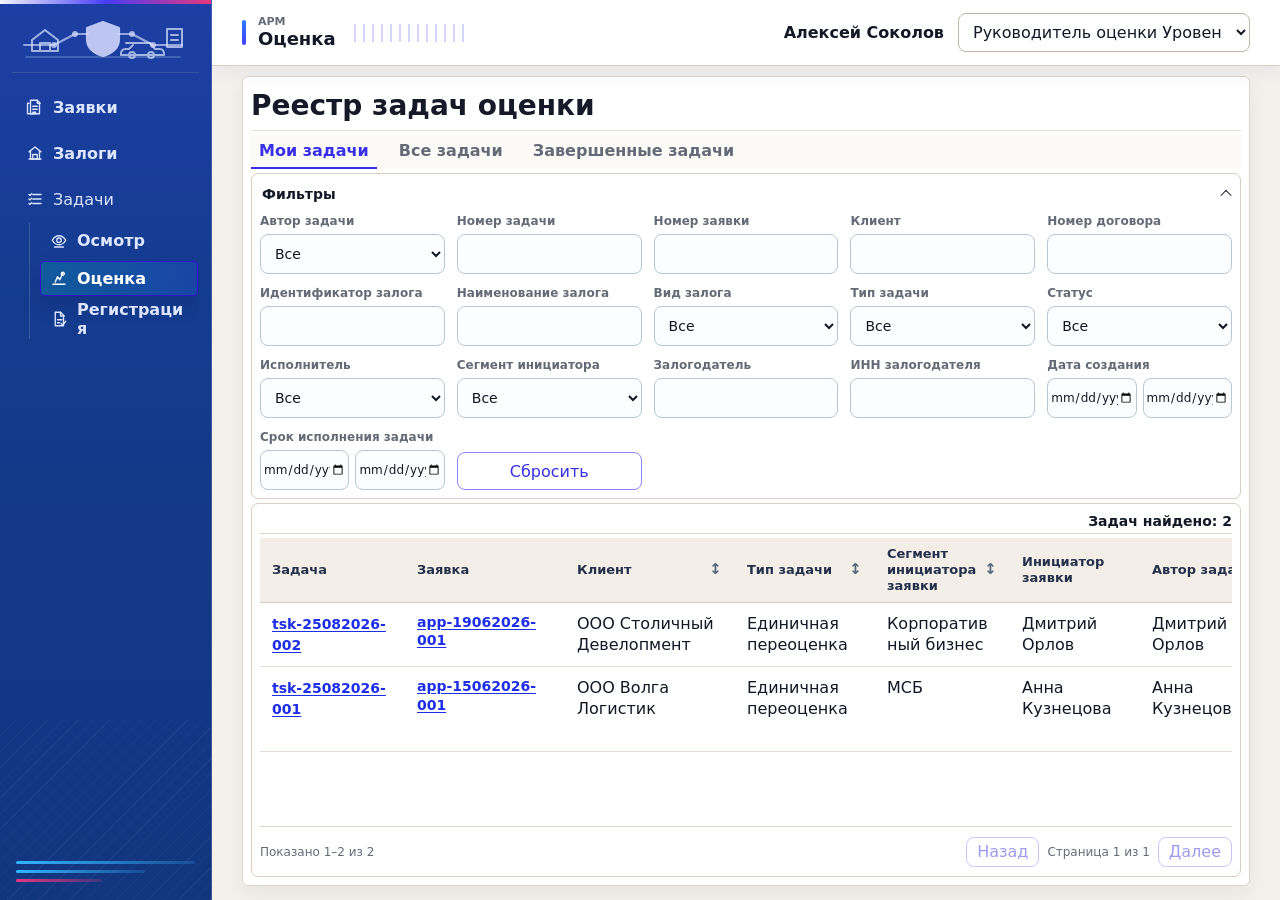
==== commit 3cc3330a: "Update published prototype to current local build" ====
--- a/index.html
+++ b/index.html
@@ -4,10 +4,10 @@
   <meta charset="UTF-8" />
   <meta name="viewport" content="width=device-width, initial-scale=1.0" />
   <title>Залоговый модуль</title>
-  <link rel="stylesheet" href="src/styles.css?v=last-inspection-task-field-v125" />
+  <link rel="stylesheet" href="src/styles.css?v=ft-arm-v2-20261031-r13" />
 </head>
 <body>
   <div id="app"></div>
-  <script type="module" src="src/app.js?v=last-inspection-task-field-v125"></script>
+  <script type="module" src="src/app.js?v=ft-arm-v2-20261031-r13"></script>
 </body>
 </html>
--- a/src/styles.css
+++ b/src/styles.css
@@ -1097,7 +1097,7 @@
 }
 
 .applications-table {
-  min-width: 1330px;
+  min-width: 1643px;
   table-layout: fixed;
 }
 
@@ -1108,79 +1108,228 @@
   vertical-align: top;
 }
 
-.applications-table th:nth-child(1),
-.applications-table td:nth-child(1) {
-  width: 96px;
-}
-
-.applications-table th:nth-child(2),
-.applications-table td:nth-child(2) {
-  width: 112px;
-}
-
-.applications-table th:nth-child(3),
-.applications-table td:nth-child(3) {
-  width: 122px;
-}
-
-.applications-table th:nth-child(4),
-.applications-table td:nth-child(4) {
-  width: 150px;
-}
-
-.applications-table th:nth-child(5),
-.applications-table td:nth-child(5) {
-  width: 150px;
-}
-
-.applications-table th:nth-child(6),
-.applications-table td:nth-child(6) {
-  width: 112px;
-}
-
-.applications-table th:nth-child(7),
-.applications-table td:nth-child(7) {
-  width: 118px;
-}
-
-.applications-table th:nth-child(8),
-.applications-table td:nth-child(8) {
-  width: 170px;
-}
-
-.applications-table th:nth-child(9),
-.applications-table td:nth-child(9) {
-  width: 116px;
-}
-
-.applications-table th:nth-child(10),
-.applications-table td:nth-child(10) {
-  width: 112px;
-}
-
-.applications-table th:nth-child(11),
-.applications-table td:nth-child(11) {
-  width: 76px;
-}
-
-.applications-table th:nth-child(12),
-.applications-table td:nth-child(12) {
-  width: 72px;
-}
-
-.applications-table td:nth-child(1),
-.applications-table td:nth-child(2),
-.applications-table td:nth-child(9),
-.applications-table td:nth-child(10),
-.applications-table td:nth-child(11),
-.applications-table td:nth-child(12) {
-  white-space: nowrap;
+.application-registry-request-cell {
+  display: flex;
+  align-items: center;
+  justify-content: space-between;
+  gap: 6px;
+  min-width: 0;
+}
+
+.application-registry-delete-button {
+  flex: 0 0 28px;
+  width: 28px;
+  height: 28px;
+}
+
+.application-registry-delete-button svg {
+  width: 15px;
+  height: 15px;
+  fill: none;
+  stroke: currentColor;
+  stroke-linecap: round;
+  stroke-linejoin: round;
+  stroke-width: 1.8;
 }
 
 .application-deals-summary {
   display: grid;
   gap: 4px;
   line-height: 1.3;
+}
+
+.application-return-notice {
+  display: grid;
+  gap: 14px;
+  margin: 0 0 14px;
+  padding: 14px 16px;
+  background: #fffaf0;
+  border: 1px solid #e7d5b0;
+  border-left: 4px solid var(--amber);
+  border-radius: 8px;
+}
+
+.application-return-notice-heading {
+  display: grid;
+  grid-template-columns: 30px minmax(0, 1fr);
+  gap: 10px;
+  align-items: center;
+  min-width: 0;
+}
+
+.application-return-notice-mark {
+  display: grid;
+  place-items: center;
+  width: 28px;
+  height: 28px;
+  color: #78530b;
+  border: 1px solid #d8b566;
+  border-radius: 50%;
+  font-weight: 800;
+}
+
+.application-return-notice-heading h2 {
+  margin: 0;
+  font-size: 16px;
+  line-height: 1.3;
+}
+
+.application-return-notice-heading p {
+  margin: 3px 0 0;
+  color: var(--muted);
+  font-size: 13px;
+}
+
+.application-return-notice-details {
+  display: grid;
+  grid-template-columns: minmax(180px, 0.8fr) minmax(300px, 1.8fr) repeat(2, minmax(120px, 0.7fr));
+  gap: 12px 18px;
+  align-items: start;
+}
+
+.application-return-notice-details > div {
+  display: grid;
+  gap: 5px;
+  min-width: 0;
+}
+
+.application-return-list {
+  display: grid;
+}
+
+.application-return-item {
+  display: grid;
+  gap: 12px;
+  min-width: 0;
+  padding: 14px 0;
+  border-top: 1px solid #e7d5b0;
+}
+
+.application-return-item-heading {
+  display: flex;
+  align-items: center;
+  justify-content: space-between;
+  gap: 12px;
+  min-width: 0;
+}
+
+.application-return-item-heading > div {
+  display: flex;
+  align-items: baseline;
+  flex-wrap: wrap;
+  gap: 8px;
+  min-width: 0;
+}
+
+.application-return-task-type {
+  color: var(--muted);
+  font-size: 13px;
+}
+
+.application-return-response {
+  display: grid;
+  grid-template-columns: minmax(0, 1fr) auto;
+  align-items: end;
+  gap: 12px;
+}
+
+.application-return-response label {
+  display: grid;
+  gap: 6px;
+  min-width: 0;
+  font-size: 13px;
+  font-weight: 600;
+}
+
+.application-return-response label > span {
+  color: var(--text);
+}
+
+.application-return-response textarea {
+  width: 100%;
+  min-height: 64px;
+  resize: vertical;
+}
+
+.application-return-response .btn {
+  white-space: nowrap;
+}
+
+.application-return-response-note {
+  margin: -4px 0 0;
+  color: var(--muted);
+  font-size: 12px;
+}
+
+.application-return-notice-details span {
+  color: var(--muted);
+  font-size: 12px;
+}
+
+.application-return-notice-details strong,
+.application-return-notice-details p {
+  margin: 0;
+  color: var(--text);
+  font-size: 14px;
+  line-height: 1.45;
+  overflow-wrap: anywhere;
+}
+
+.application-return-notice-instruction p {
+  white-space: pre-wrap;
+}
+
+.application-return-task-link {
+  justify-self: start;
+  padding: 0;
+  font-size: 14px;
+  text-align: left;
+}
+
+@media (max-width: 1050px) {
+  .application-return-notice-details {
+    grid-template-columns: repeat(3, minmax(0, 1fr));
+  }
+
+  .application-return-notice-instruction {
+    grid-column: span 2;
+  }
+
+  .application-return-response {
+    grid-template-columns: minmax(0, 1fr);
+  }
+
+  .application-return-response .btn {
+    justify-self: start;
+  }
+}
+
+@media (max-width: 650px) {
+  .application-return-notice {
+    padding: 12px;
+  }
+
+  .application-return-notice-heading {
+    grid-template-columns: 28px minmax(0, 1fr);
+  }
+
+  .application-return-notice-details {
+    grid-template-columns: 1fr;
+    gap: 10px;
+  }
+
+  .application-return-notice-instruction {
+    grid-column: auto;
+  }
+
+  .application-return-item-heading {
+    align-items: flex-start;
+    flex-direction: column;
+  }
+
+  .application-return-response .btn {
+    width: 100%;
+  }
 }
 
 .application-linked-tasks-field {
@@ -1268,7 +1417,7 @@
 }
 
 .collaterals-table {
-  min-width: 1160px;
+  min-width: 2078px;
   table-layout: fixed;
 }
 
@@ -1276,111 +1425,6 @@
 .collaterals-table td {
   padding: 8px 10px;
   font-size: 13px;
-}
-
-.collaterals-table th:nth-child(1),
-.collaterals-table td:nth-child(1) {
-  width: 82px;
-}
-
-.collaterals-table th:nth-child(2),
-.collaterals-table td:nth-child(2) {
-  width: 125px;
-}
-
-.collaterals-table th:nth-child(3),
-.collaterals-table td:nth-child(3) {
-  width: 180px;
-}
-
-.collaterals-table th:nth-child(4),
-.collaterals-table td:nth-child(4) {
-  width: 150px;
-}
-
-.collaterals-table th:nth-child(5),
-.collaterals-table td:nth-child(5) {
-  width: 90px;
-}
-
-.collaterals-table th:nth-child(6),
-.collaterals-table td:nth-child(6) {
-  width: 120px;
-}
-
-.collaterals-table th:nth-child(7),
-.collaterals-table td:nth-child(7) {
-  width: 120px;
-}
-
-.collaterals-table th:nth-child(8),
-.collaterals-table td:nth-child(8),
-.collaterals-table th:nth-child(9),
-.collaterals-table td:nth-child(9),
-.collaterals-table th:nth-child(10),
-.collaterals-table td:nth-child(10) {
-  width: 112px;
-}
-
-.collaterals-table td:nth-child(1),
-.collaterals-table td:nth-child(5),
-.collaterals-table td:nth-child(6),
-.collaterals-table td:nth-child(7),
-.collaterals-table td:nth-child(8),
-.collaterals-table td:nth-child(9),
-.collaterals-table td:nth-child(10) {
-  white-space: nowrap;
-}
-
-.collaterals-table {
-  min-width: 2380px;
-}
-
-.collaterals-table th:nth-child(1),
-.collaterals-table td:nth-child(1) {
-  width: 86px;
-}
-
-.collaterals-table th:nth-child(2),
-.collaterals-table td:nth-child(2),
-.collaterals-table th:nth-child(5),
-.collaterals-table td:nth-child(5) {
-  width: 190px;
-}
-
-.collaterals-table th:nth-child(3),
-.collaterals-table td:nth-child(3),
-.collaterals-table th:nth-child(4),
-.collaterals-table td:nth-child(4) {
-  width: 160px;
-}
-
-.collaterals-table th:nth-child(6),
-.collaterals-table td:nth-child(6),
-.collaterals-table th:nth-child(7),
-.collaterals-table td:nth-child(7),
-.collaterals-table th:nth-child(10),
-.collaterals-table td:nth-child(10) {
-  width: 170px;
-}
-
-.collaterals-table th:nth-child(8),
-.collaterals-table td:nth-child(8),
-.collaterals-table th:nth-child(9),
-.collaterals-table td:nth-child(9),
-.collaterals-table th:nth-child(11),
-.collaterals-table td:nth-child(11),
-.collaterals-table th:nth-child(12),
-.collaterals-table td:nth-child(12),
-.collaterals-table th:nth-child(13),
-.collaterals-table td:nth-child(13),
-.collaterals-table th:nth-child(14),
-.collaterals-table td:nth-child(14),
-.collaterals-table th:nth-child(15),
-.collaterals-table td:nth-child(15),
-.collaterals-table th:nth-child(16),
-.collaterals-table td:nth-child(16) {
-  width: 130px;
 }
 
 .sort-head {
@@ -1391,6 +1435,53 @@
   font-weight: 700;
 }
 
+.registry-sort-button {
+  display: flex;
+  width: 100%;
+  min-width: 0;
+  align-items: center;
+  justify-content: space-between;
+  gap: 5px;
+  padding: 0;
+  color: inherit;
+  background: transparent;
+  border: 0;
+  cursor: pointer;
+  font: inherit;
+  line-height: inherit;
+  text-align: left;
+  white-space: inherit;
+}
+
+.registry-sort-button:hover {
+  color: var(--accent-dark);
+}
+
+.registry-sort-marker {
+  flex: 0 0 auto;
+  min-width: 15px;
+  color: #1d4ed8;
+  font-size: 15px;
+  font-weight: 900;
+  line-height: 1;
+  text-align: center;
+}
+
+.registry-sort-marker-empty {
+  color: #526579;
+  opacity: 1;
+}
+
+.registry-sort-marker-active {
+  color: #1d4ed8;
+}
+
+.registry-sort-marker sup {
+  margin-left: 1px;
+  font-size: 9px;
+  line-height: 0;
+}
+
 .link {
   padding: 0;
   color: var(--blue);
@@ -1432,27 +1523,27 @@
 
 .task-deals-table th:nth-child(1),
 .task-deals-table td:nth-child(1) {
-  width: 68px;
+  width: 130px;
 }
 
 .task-deals-table th:nth-child(2),
 .task-deals-table td:nth-child(2) {
-  width: 120px;
+  width: 88px;
 }
 
 .task-deals-table th:nth-child(3),
 .task-deals-table td:nth-child(3) {
-  width: 92px;
+  width: 86px;
 }
 
 .task-deals-table th:nth-child(4),
 .task-deals-table td:nth-child(4) {
-  width: 48px;
+  width: 104px;
 }
 
 .task-deals-table th:nth-child(5),
 .task-deals-table td:nth-child(5) {
-  width: 74px;
+  width: 52px;
 }
 
 .badge {
@@ -1550,56 +1641,6 @@
 .hero-metrics strong,
 .score-card strong {
   font-size: 17px;
-}
-
-.collateral-source-context {
-  display: grid;
-  grid-template-columns: minmax(280px, 1.1fr) minmax(240px, 1fr) minmax(180px, 0.7fr);
-  gap: 12px;
-  align-items: stretch;
-  margin: 0 0 12px;
-  padding: 12px 14px;
-  color: #0f172a;
-  background: #eff6ff;
-  border: 1px solid #bfdbfe;
-  border-left: 5px solid var(--accent);
-  border-radius: 8px;
-  box-shadow: 0 8px 20px rgba(37, 99, 235, 0.1);
-}
-
-.collateral-source-context-application {
-  background: #ecfdf5;
-  border-color: #bbf7d0;
-  border-left-color: var(--green);
-  box-shadow: 0 8px 20px rgba(21, 128, 61, 0.1);
-}
-
-.collateral-source-context-main,
-.collateral-source-context-field {
-  display: grid;
-  gap: 4px;
-  align-content: center;
-  min-width: 0;
-}
-
-.collateral-source-context span {
-  color: var(--muted);
-  font-size: 12px;
-  font-weight: 800;
-  letter-spacing: 0;
-  text-transform: uppercase;
-}
-
-.collateral-source-context strong {
-  font-size: 15px;
-  line-height: 1.25;
-  overflow-wrap: anywhere;
-}
-
-.collateral-source-link {
-  justify-self: start;
-  font-weight: 800;
-  text-align: left;
 }
 
 .collateral-card-header {
@@ -1748,138 +1789,416 @@
 }
 
 .task-main-info-panel .panel-title {
-  margin-bottom: 10px;
+  margin-bottom: 8px;
   padding-bottom: 6px;
   border-bottom: 1px solid var(--line);
 }
 
+.task-main-info-panel {
+  padding: 12px;
+  margin-bottom: 0;
+  background: #ffffff;
+}
+
 .task-main-info-modern {
   display: grid;
-  grid-template-columns: minmax(220px, .9fr) minmax(0, 2fr);
-  gap: 12px;
+  grid-template-columns: minmax(0, 1fr);
+  gap: 8px;
   align-items: stretch;
 }
 
-.task-main-client-highlight {
-  display: grid;
-  min-width: 0;
-  min-height: 104px;
+.task-page-header {
+  grid-template-columns: minmax(0, 1fr) max-content;
+  margin-bottom: 6px;
+}
+
+.task-page-heading {
+  display: grid;
+  min-width: 0;
   align-content: center;
-  gap: 5px;
-  padding: 14px 16px;
-  background: #edfdf5;
-  border: 1px solid #b7ead0;
-  border-left: 4px solid #16a34a;
-  border-radius: 8px;
-}
-
-.task-main-client-highlight span,
-.task-main-compact-field span,
-.task-application-compact-grid span {
+}
+
+.task-info-grid {
+  display: grid;
+  grid-template-columns: repeat(4, minmax(0, 1fr));
+  gap: 8px;
+  min-width: 0;
+}
+
+.task-info-field {
+  display: grid;
+  min-width: 0;
+  min-height: 42px;
+  align-content: center;
+  gap: 4px;
+  padding: 5px 0 6px;
+  background: transparent;
+  border: 0;
+  border-bottom: 1px solid #e2e8f0;
+  border-radius: 0;
+}
+
+.task-info-field span {
   color: var(--muted);
   font-size: 11px;
   line-height: 1.25;
-  font-weight: 650;
-}
-
-.task-main-client-highlight strong,
-.task-main-compact-field strong,
-.task-application-compact-grid strong {
+  font-weight: 760;
+  letter-spacing: 0.02em;
+  text-transform: uppercase;
+}
+
+.task-info-field strong {
+  display: grid;
+  gap: 2px;
   min-width: 0;
   color: #0f172a;
+  font-size: 14px;
+  font-weight: 740;
   line-height: 1.25;
   overflow-wrap: anywhere;
 }
 
-.task-main-client-highlight strong {
-  font-size: 20px;
+.task-info-field small {
+  min-width: 0;
+  color: var(--muted);
+  font-size: 12px;
+  font-weight: 620;
+  line-height: 1.25;
+  overflow-wrap: anywhere;
+}
+
+.task-main-info-hero {
+  display: grid;
+  grid-template-columns: minmax(248px, .72fr) minmax(0, 1.78fr);
+  gap: 14px;
+  align-items: stretch;
+  padding: 10px;
+  background: #ffffff;
+  border: 1px solid #d6dee8;
+  border-radius: 8px;
+}
+
+.task-main-info-keyfacts {
+  display: grid;
+  grid-template-columns: repeat(5, minmax(0, 1fr));
+  column-gap: 12px;
+  row-gap: 4px;
+  align-content: start;
+  min-width: 0;
+}
+
+.task-info-field-primary {
+  min-height: 100%;
+  padding: 10px 12px;
+  background: #f8fafc;
+  border: 1px solid #aeb8c5;
+  border-left: 4px solid #64748b;
+  border-radius: 7px;
+  box-shadow: inset 0 0 0 1px rgba(15, 23, 42, 0.03);
+}
+
+.task-info-field-primary span {
+  font-size: 13px;
+  letter-spacing: 0.04em;
+}
+
+.task-info-field-primary strong {
+  font-size: 18px;
   font-weight: 850;
 }
 
+.task-main-origin-row {
+  display: grid;
+  grid-template-columns: minmax(248px, .72fr) minmax(0, 1.78fr);
+  gap: 14px;
+  align-items: stretch;
+  padding: 6px 10px;
+  background: #f8fafc;
+  border: 1px solid #e2e8f0;
+  border-radius: 8px;
+  min-width: 0;
+}
+
+.task-main-origin-compact {
+  display: grid;
+  grid-template-columns: repeat(2, minmax(0, 1fr));
+  gap: 10px;
+  min-width: 0;
+}
+
+.task-main-origin-comment {
+  display: grid;
+  min-width: 0;
+}
+
+.task-main-origin-row .task-info-field {
+  min-height: 38px;
+  padding-top: 3px;
+  padding-bottom: 4px;
+}
+
+.task-main-origin-row .task-info-field {
+  border-bottom-color: transparent;
+}
+
+.task-main-comment-fields {
+  padding: 0 10px 1px;
+}
+
+.task-info-field-wide {
+  grid-column: 1 / -1;
+}
+
+.task-info-field-wide.task-info-field {
+  border-bottom: 0;
+}
+
+.task-info-field-comment strong {
+  color: #334155;
+  font-size: 13px;
+  font-weight: 640;
+}
+
+.task-info-link {
+  justify-self: start;
+  min-width: 0;
+  padding: 0;
+  font: inherit;
+  line-height: 1.25;
+  text-align: left;
+}
+
 .task-main-compact-fields {
-  display: grid;
-  grid-template-columns: repeat(2, minmax(0, 1fr));
-  column-gap: 22px;
-  row-gap: 0;
   align-content: stretch;
-  min-width: 0;
-}
-
-.task-main-compact-field {
-  display: grid;
-  min-width: 0;
-  align-content: center;
-  gap: 2px;
-  min-height: 34px;
-  padding: 6px 0;
-  border-bottom: 1px solid #e2e8f0;
-}
-
-.task-main-compact-field-primary strong {
-  color: #0b1f42;
-  font-size: 16px;
-  font-weight: 850;
-}
-
-.task-main-compact-field:not(.task-main-compact-field-primary) strong {
-  font-size: 14px;
-  font-weight: 780;
 }
 
 .task-application-compact-context {
-  display: grid;
   grid-column: 1 / -1;
-  grid-template-columns: minmax(128px, auto) minmax(0, 1fr);
-  gap: 12px;
-  min-width: 0;
-  padding: 10px 12px;
-  background: #eef7ff;
-  border: 1px solid #bfdbfe;
+  display: block;
+  min-width: 0;
+  padding: 0;
+  background: #ffffff;
+  border: 1px solid #d6dee8;
   border-radius: 8px;
+  overflow: hidden;
 }
 
 .task-application-compact-head {
-  display: grid;
-  gap: 6px;
-  align-content: center;
-  align-items: start;
-  color: #0f3b63;
+  display: flex;
+  gap: 8px;
+  align-items: center;
+  justify-content: flex-start;
+  padding: 8px 10px;
+  color: #172033;
+  cursor: pointer;
+  list-style: none;
+}
+
+.task-application-compact-head::-webkit-details-marker {
+  display: none;
 }
 
 .task-application-compact-head strong {
   font-size: 13px;
 }
 
-.task-application-compact-head span {
-  width: max-content;
-  padding: 3px 7px;
-  color: #075985;
+.task-application-compact-chevron {
+  display: inline-block;
+  width: 9px;
+  height: 9px;
+  flex: 0 0 auto;
+  border-right: 2px solid #64748b;
+  border-bottom: 2px solid #64748b;
+  transform: rotate(-45deg);
+  transition: transform 0.16s ease;
+}
+
+.task-application-compact-context[open] .task-application-compact-chevron {
+  transform: rotate(45deg);
+}
+
+.task-application-compact-title {
+  display: grid;
+  gap: 2px;
+  min-width: 0;
+}
+
+.task-application-compact-title small {
+  color: #64748b;
+  font-size: 12px;
+}
+
+.task-application-compact-grid {
+  padding: 8px 10px 10px;
+  border-top: 1px solid #d6dee8;
+}
+
+.task-application-contracts {
+  display: grid;
+  grid-column: 1 / -1;
+  grid-template-columns: minmax(112px, auto) minmax(0, 1fr);
+  gap: 8px;
+  align-items: center;
+  padding: 7px 10px;
+  background: #f8fafc;
+  border: 1px solid #d6dee8;
+  border-radius: 8px;
+}
+
+.task-application-contracts > span {
+  color: #475569;
   font-size: 11px;
+  font-weight: 850;
+  letter-spacing: 0.03em;
+  text-transform: uppercase;
+}
+
+.task-application-contracts > div {
+  display: grid;
+  gap: 5px;
+  min-width: 0;
+}
+
+.task-application-contract-row {
+  display: grid;
+  grid-template-columns: minmax(96px, .82fr) minmax(104px, .9fr) minmax(86px, .7fr) minmax(126px, 1fr) minmax(58px, .42fr);
+  gap: 8px;
+  align-items: center;
+  max-width: 100%;
+  min-height: 30px;
+  padding: 5px 8px;
+  background: #ffffff;
+  border: 1px solid #e2e8f0;
+  border-radius: 6px;
+}
+
+.task-application-contract-row span {
+  display: grid;
+  gap: 2px;
+  align-content: center;
+  min-width: 0;
+  color: #0f172a;
+  font-size: 12px;
+  font-weight: 720;
+  overflow-wrap: anywhere;
+}
+
+.task-application-contract-row em {
+  display: block;
+  color: #64748b;
+  font-size: 10px;
+  font-style: normal;
+  font-weight: 750;
+  line-height: 1.15;
+}
+
+.task-application-contract-row strong {
+  color: #0f172a;
+  font-size: 12px;
+  font-weight: 780;
+  line-height: 1.25;
+  overflow-wrap: anywhere;
+}
+
+.task-action-guidance {
+  display: block;
+  min-width: 0;
+}
+
+.task-action-attention {
+  display: flex;
+  gap: 10px;
+  align-items: stretch;
+  min-width: 0;
+  padding: 6px 9px;
+  background: #f8fafc;
+  border: 1px solid #d6dee8;
+  border-radius: 8px;
+}
+
+.task-signals-head {
+  display: grid;
+  flex: 0 0 136px;
+  align-content: center;
+  gap: 3px;
+  min-width: 0;
+  padding-right: 9px;
+  border-right: 1px solid #d6dee8;
+}
+
+.task-signals-head span {
+  color: #334155;
+  font-size: 12px;
+  font-weight: 780;
+  line-height: 1.25;
+}
+
+.task-signals-head strong {
+  color: #64748b;
+  font-size: 11px;
+  font-weight: 680;
+  line-height: 1.3;
+}
+
+.task-signals-list {
+  display: grid;
+  grid-template-columns: repeat(2, minmax(0, 1fr));
+  flex: 1 1 auto;
+  gap: 6px 10px;
+  align-items: center;
+  min-width: 0;
+}
+
+.task-action-attention article {
+  display: grid;
+  align-content: center;
+  gap: 3px;
+  min-width: 0;
+  padding: 2px 0 2px 9px;
+  background: transparent;
+  border: 0;
+  border-left: 2px solid #94a3b8;
+}
+
+.task-action-attention article.warning {
+  border-left-color: #d97706;
+}
+
+.task-action-attention article.danger {
+  border-left-color: #b91c1c;
+}
+
+.task-action-attention article.info {
+  border-left-color: #2563eb;
+}
+
+.task-action-attention article strong,
+.task-action-attention article small {
+  min-width: 0;
+  overflow-wrap: anywhere;
+}
+
+.task-action-attention article strong {
+  color: #0f172a;
+  font-size: 12px;
   font-weight: 800;
-  background: #ffffff;
-  border: 1px solid #b7d8f4;
-  border-radius: 999px;
-}
-
-.task-application-compact-grid {
-  display: grid;
-  grid-template-columns: repeat(3, minmax(0, 1fr));
-  gap: 8px 18px;
-  min-width: 0;
-}
-
-.task-application-compact-grid div {
-  display: grid;
-  min-width: 0;
-  gap: 2px;
-}
-
-.task-application-compact-grid strong {
-  font-size: 14px;
-  font-weight: 780;
+}
+
+.task-action-attention article small {
+  color: #64748b;
+  font-size: 11px;
+  line-height: 1.25;
+}
+
+.task-action-attention.is-empty article {
+  border-left-color: #64748b;
 }
 
 @media (max-width: 1180px) {
+  .task-summary-layout {
+    grid-template-columns: minmax(0, 1fr);
+  }
+
   .task-main-info-modern {
     grid-template-columns: minmax(0, 1fr);
   }
@@ -1900,15 +2219,281 @@
 }
 
 @media (max-width: 760px) {
+  .task-page .page-header,
+  .task-page .header-actions,
+  .task-header-actions,
+  .task-header-actions-row {
+    justify-items: stretch;
+    justify-content: stretch;
+    width: 100%;
+  }
+
+  .task-header-actions-row .btn {
+    flex: 1 1 140px;
+    justify-content: center;
+  }
+
   .task-main-compact-fields,
   .task-application-compact-grid {
     grid-template-columns: minmax(0, 1fr);
   }
+
+  .selected-object-info-grid {
+    grid-template-columns: minmax(0, 1fr);
+  }
 }
 
 .task-card-compact {
   display: grid;
   gap: 12px;
+}
+
+.task-summary-layout {
+  display: grid;
+  grid-template-columns: minmax(0, 1fr) minmax(286px, 330px);
+  gap: 10px;
+  align-items: stretch;
+}
+
+.task-summary-layout > .panel {
+  min-width: 0;
+}
+
+.task-page .page-header {
+  display: grid;
+  grid-template-columns: minmax(0, 1fr) max-content;
+  grid-template-rows: auto auto;
+  grid-template-areas:
+    "heading actions"
+    "signals actions";
+  gap: 6px 16px;
+  align-items: stretch;
+}
+
+.task-page .page-header > .task-page-heading {
+  grid-area: heading;
+  min-width: 0;
+}
+
+.task-page .page-header > .header-actions {
+  grid-area: actions;
+  align-self: start;
+}
+
+.task-page .page-header > .task-action-guidance {
+  grid-area: signals;
+  align-self: stretch;
+}
+
+.task-page .page-header h1 {
+  font-size: 20px;
+  line-height: 1.25;
+  max-width: 100%;
+  overflow: hidden;
+  text-overflow: ellipsis;
+  white-space: nowrap;
+}
+
+.task-page .header-actions {
+  width: 100%;
+  max-width: none;
+  gap: 6px;
+  justify-content: flex-end;
+  overflow-x: auto;
+  overflow-y: hidden;
+}
+
+.task-header-actions {
+  display: grid;
+  gap: 6px;
+  justify-items: end;
+  width: 100%;
+  min-width: 0;
+}
+
+.task-header-actions-row {
+  display: flex;
+  flex-wrap: nowrap;
+  gap: 6px;
+  align-items: center;
+  justify-content: flex-end;
+  min-width: 0;
+}
+
+.task-header-actions-row .btn {
+  white-space: nowrap;
+}
+
+.task-header-actions-row:empty {
+  display: none;
+}
+
+.task-header-actions-route {
+  padding-top: 5px;
+  border-top: 1px solid #dbe5ef;
+}
+
+.task-page .header-actions .btn {
+  min-height: 32px;
+  padding: 6px 9px;
+  font-size: 12px;
+  line-height: 1.2;
+}
+
+.task-main-info-panel .panel-title h2 {
+  font-size: 17px;
+  line-height: 1.2;
+}
+
+.task-participants-panel {
+  display: grid;
+  gap: 12px;
+  align-content: start;
+  padding: 12px;
+}
+
+.task-participants-panel section {
+  display: grid;
+  gap: 10px;
+}
+
+.task-participants-panel h2 {
+  display: flex;
+  gap: 8px;
+  align-items: center;
+  margin: 0;
+  color: #2f343b;
+  font-size: 17px;
+}
+
+.task-participants-panel h2 span {
+  color: #6b7280;
+  font-size: 14px;
+}
+
+.task-participant-group {
+  display: grid;
+  gap: 7px;
+  padding-top: 8px;
+  border-top: 1px solid #e2e8f0;
+}
+
+.task-participant-group > span {
+  color: #334155;
+  font-size: 13px;
+  font-weight: 800;
+}
+
+.task-person-chip-list {
+  display: flex;
+  flex-wrap: wrap;
+  gap: 6px;
+  min-width: 0;
+}
+
+.person-chip {
+  display: inline-flex;
+  max-width: 100%;
+  min-height: 30px;
+  align-items: center;
+  gap: 5px;
+  padding: 3px 7px 3px 4px;
+  color: #1f2937;
+  font-weight: 650;
+  line-height: 1.2;
+  background: #ffffff;
+  border: 1px solid #c7d0dc;
+  border-radius: 999px;
+}
+
+.person-chip i {
+  display: inline-grid;
+  width: 23px;
+  height: 23px;
+  place-items: center;
+  color: #ffffff;
+  font-size: 11px;
+  font-style: normal;
+  font-weight: 850;
+  border-radius: 999px;
+}
+
+.person-chip span {
+  min-width: 0;
+  overflow-wrap: anywhere;
+}
+
+.person-chip b {
+  color: #1f2937;
+  font-size: 18px;
+  font-weight: 400;
+  line-height: 1;
+}
+
+.person-chip-remove {
+  display: inline-grid;
+  width: 18px;
+  height: 18px;
+  place-items: center;
+  padding: 0;
+  color: #1f2937;
+  font-size: 18px;
+  line-height: 1;
+  background: transparent;
+  border: 0;
+  cursor: pointer;
+}
+
+.person-chip-remove:hover,
+.person-chip-remove:focus-visible {
+  color: #b91c1c;
+}
+
+.task-add-participant {
+  justify-self: start;
+  margin-top: 4px;
+  padding: 0;
+  color: #4f46e5;
+  font-size: 15px;
+  font-weight: 650;
+  background: transparent;
+  border: 0;
+  cursor: pointer;
+}
+
+.task-add-participant:hover,
+.task-add-participant:focus-visible {
+  color: #3730a3;
+  text-decoration: underline;
+}
+
+.person-chip-brown i {
+  background: #8b5e53;
+}
+
+.person-chip-violet i {
+  background: #6d3bbd;
+}
+
+.person-chip-cyan i {
+  background: #0ea5b7;
+}
+
+.person-chip-green i {
+  background: #16845b;
+}
+
+.person-chip-blue i {
+  background: #2563eb;
+}
+
+.person-chip-slate i {
+  background: #475569;
+}
+
+.empty-inline {
+  color: var(--muted);
+  font-size: 13px;
 }
 
 .task-card-compact .panel {
@@ -1932,6 +2517,108 @@
 .task-card-compact .info-grid div {
   min-height: 44px;
   padding: 8px 9px;
+}
+
+.task-route-inline {
+  grid-column: auto;
+}
+
+.task-route-inline strong {
+  overflow: hidden;
+  text-overflow: ellipsis;
+  white-space: nowrap;
+}
+
+.selected-object-info-grid {
+  display: grid;
+  grid-template-columns: repeat(4, minmax(0, 1fr));
+  gap: 8px;
+}
+
+.selected-object-info-field {
+  display: grid;
+  min-width: 0;
+  min-height: 52px;
+  align-content: center;
+  gap: 3px;
+  padding: 8px 10px;
+  background: #f8fafc;
+  border: 1px solid #dbe5ef;
+  border-radius: 8px;
+}
+
+.selected-object-info-field dt {
+  color: var(--muted);
+  font-size: 12px;
+  font-weight: 700;
+}
+
+.selected-object-info-field dd {
+  min-width: 0;
+  margin: 0;
+  color: #0f172a;
+  font-weight: 800;
+  overflow-wrap: anywhere;
+}
+
+.selected-object-collateral-select {
+  width: 100%;
+  min-width: 0;
+  min-height: 36px;
+  padding: 5px 30px 5px 8px;
+  color: #0f172a;
+  font: inherit;
+  font-size: 14px;
+  font-weight: 800;
+  background: #fff;
+  border: 1px solid #cbd5e1;
+  border-radius: 6px;
+}
+
+.selected-object-collateral-select:focus-visible {
+  outline: 2px solid var(--accent);
+  outline-offset: 2px;
+}
+
+.task-card-tabs-panel {
+  display: grid;
+  gap: 10px;
+  min-width: 0;
+}
+
+.task-card-tabs {
+  position: sticky;
+  top: 76px;
+  z-index: 4;
+  margin: 0;
+  padding: 8px;
+  background: rgba(248, 250, 252, 0.96);
+  border: 1px solid #dbe5ef;
+  border-radius: 10px;
+  box-shadow: 0 8px 22px rgba(15, 23, 42, 0.08);
+  backdrop-filter: blur(10px);
+}
+
+.task-card-tab-content {
+  display: grid;
+  gap: 10px;
+  min-width: 0;
+}
+
+.task-card-tab-content .task-detail-main {
+  min-width: 0;
+}
+
+.task-detail-layout-tabbed {
+  margin: 0;
+}
+
+.task-tab-main,
+.task-tab-object,
+.task-tab-conclusion,
+.task-tab-history {
+  display: grid;
+  gap: 10px;
 }
 
 .task-top-layout {
@@ -1999,6 +2686,10 @@
 }
 
 @media (max-width: 980px) {
+  .selected-object-info-grid {
+    grid-template-columns: repeat(2, minmax(0, 1fr));
+  }
+
   .task-top-layout {
     grid-template-columns: minmax(0, 1fr);
   }
@@ -2015,10 +2706,109 @@
 }
 
 @media (max-width: 560px) {
+  .task-route-inline {
+    grid-column: auto;
+  }
+
+  .task-card-tabs {
+    position: static;
+  }
+
   .task-top-layout .task-main-info-modern,
   .task-top-layout .task-main-compact-fields,
   .task-top-layout .task-application-compact-grid {
     grid-template-columns: minmax(0, 1fr);
+  }
+}
+
+@media (max-width: 1180px) {
+  .task-page .page-header {
+    grid-template-columns: minmax(0, 1fr);
+    grid-template-rows: auto auto auto;
+    grid-template-areas:
+      "heading"
+      "signals"
+      "actions";
+    gap: 8px;
+  }
+
+  .task-summary-layout {
+    grid-template-columns: minmax(0, 1fr);
+  }
+
+  .task-main-info-modern {
+    grid-template-columns: minmax(0, 1fr);
+  }
+
+  .task-info-grid,
+  .task-main-info-keyfacts,
+  .task-application-compact-grid,
+  .task-application-compact-context {
+    grid-template-columns: repeat(2, minmax(0, 1fr));
+  }
+
+  .task-main-info-keyfacts {
+    grid-template-columns: repeat(3, minmax(0, 1fr));
+  }
+
+  .task-application-compact-head {
+    display: flex;
+    flex-wrap: wrap;
+    align-items: center;
+  }
+}
+
+@media (max-width: 980px) {
+  .task-main-info-hero {
+    grid-template-columns: minmax(0, 1fr);
+  }
+
+  .selected-object-info-grid {
+    grid-template-columns: repeat(2, minmax(0, 1fr));
+  }
+}
+
+@media (max-width: 760px) {
+  .task-page .page-header,
+  .task-page .header-actions,
+  .task-header-actions,
+  .task-header-actions-row {
+    justify-items: stretch;
+    justify-content: stretch;
+    width: 100%;
+  }
+
+  .task-header-actions-row .btn {
+    flex: 1 1 140px;
+    justify-content: center;
+  }
+
+  .task-main-info-hero,
+  .task-main-info-keyfacts,
+  .task-main-origin-row,
+  .task-main-origin-compact,
+  .task-main-compact-fields,
+  .task-application-compact-grid,
+  .selected-object-info-grid,
+  .task-signals-list {
+    grid-template-columns: minmax(0, 1fr);
+  }
+
+  .task-action-attention {
+    flex-direction: column;
+    gap: 6px;
+  }
+
+  .task-signals-head {
+    flex: 0 0 auto;
+    width: 100%;
+    padding: 0 0 5px;
+    border-right: 0;
+    border-bottom: 1px solid #d6dee8;
+  }
+
+  .task-signals-list {
+    width: 100%;
   }
 }
 
@@ -2492,30 +3282,55 @@
   table-layout: fixed;
 }
 
-.inspection-contacts-table-wrap th:nth-child(1),
-.inspection-contacts-table-wrap td:nth-child(1) {
-  width: 20%;
-}
-
-.inspection-contacts-table-wrap th:nth-child(2),
-.inspection-contacts-table-wrap td:nth-child(2) {
-  width: 23%;
-}
-
-.inspection-contacts-table-wrap th:nth-child(3),
-.inspection-contacts-table-wrap td:nth-child(3) {
-  width: 142px;
-  white-space: nowrap;
-}
-
-.inspection-contacts-table-wrap th:nth-child(5),
-.inspection-contacts-table-wrap td:nth-child(5) {
-  width: 42px;
+.contact-persons-table-wrap table {
+  min-width: 920px;
+}
+
+.application-contacts-table-wrap table {
+  min-width: 1180px;
+}
+
+.contact-person-col-role {
+  width: 16%;
+}
+
+.contact-person-col-name {
+  width: 24%;
+}
+
+.contact-person-col-phone {
+  width: 17%;
+}
+
+.contact-person-col-binding {
+  width: 260px;
+}
+
+.contact-person-col-comment {
+  width: 25%;
+}
+
+.contact-person-col-call-date {
+  width: 150px;
+}
+
+.contact-person-col-action {
+  width: 44px;
+}
+
+.contact-persons-table-wrap th,
+.contact-persons-table-wrap td {
+  vertical-align: top;
+}
+
+.contact-persons-table-wrap th:last-child,
+.contact-persons-table-wrap td:last-child {
   text-align: center;
 }
 
 .contact-persons-table-wrap input,
 .contact-persons-table-wrap select,
+.contact-persons-table-wrap textarea,
 .inspection-contacts-table-wrap input {
   width: 100%;
   min-width: 0;
@@ -2523,47 +3338,22 @@
   font-size: 13px;
 }
 
+.contact-persons-table-wrap textarea {
+  resize: vertical;
+  min-height: 58px;
+  line-height: 1.35;
+}
+
+.contact-person-call-date-input {
+  font-variant-numeric: tabular-nums;
+}
+
 .application-contacts-panel {
   margin-top: 14px;
 }
 
 .application-contacts-table-wrap {
   overflow-x: auto;
-}
-
-.application-contacts-table-wrap table {
-  min-width: 1100px;
-}
-
-.application-contacts-table-wrap th:nth-child(1),
-.application-contacts-table-wrap td:nth-child(1) {
-  width: 170px;
-}
-
-.application-contacts-table-wrap th:nth-child(2),
-.application-contacts-table-wrap td:nth-child(2) {
-  width: 220px;
-}
-
-.application-contacts-table-wrap th:nth-child(3),
-.application-contacts-table-wrap td:nth-child(3) {
-  width: 150px;
-}
-
-.application-contacts-table-wrap th:nth-child(4),
-.application-contacts-table-wrap td:nth-child(4) {
-  width: 320px;
-}
-
-.application-contacts-table-wrap th:nth-child(5),
-.application-contacts-table-wrap td:nth-child(5) {
-  width: 250px;
-}
-
-.application-contacts-table-wrap th:nth-child(6),
-.application-contacts-table-wrap td:nth-child(6) {
-  width: 44px;
-  text-align: center;
 }
 
 .application-contact-apply-select {
@@ -3881,10 +4671,6 @@
     grid-template-columns: 1fr 1fr;
   }
 
-  .collateral-source-context {
-    grid-template-columns: 1fr 1fr;
-  }
-
   .collateral-header-values {
     grid-column: 1 / -1;
     grid-template-columns: repeat(2, minmax(0, 1fr));
@@ -3942,7 +4728,6 @@
   .risk-panel,
   .hero-metrics,
   .collateral-card-header,
-  .collateral-source-context,
   .collateral-header-details,
   .info-grid,
   .donut-row {
@@ -5287,6 +6072,39 @@
   justify-content: flex-end;
 }
 
+.task-collateral-title-side {
+  display: flex;
+  flex-wrap: wrap;
+  gap: 8px;
+  align-items: center;
+  justify-content: flex-end;
+  min-width: 0;
+}
+
+.application-collateral-actions {
+  gap: 6px;
+}
+
+.application-collateral-actions .btn {
+  min-height: 32px;
+  padding: 6px 10px;
+  font-size: 13px;
+  line-height: 1.2;
+}
+
+.task-object-overview tbody tr[data-action="select-application-collateral"] {
+  cursor: pointer;
+}
+
+.task-object-overview tbody tr[data-action="select-application-collateral"]:hover,
+.task-object-overview tbody tr[data-action="select-application-collateral"].is-selected {
+  background: #edf3f8;
+}
+
+.task-object-overview tbody tr[data-action="select-application-collateral"].is-selected {
+  box-shadow: inset 3px 0 0 #50667b;
+}
+
 .application-deals-table-wrap {
   overflow-x: auto;
   border: 1px solid var(--line);
@@ -5294,7 +6112,7 @@
 }
 
 .application-deals-table {
-  min-width: 1160px;
+  min-width: 910px;
   table-layout: fixed;
 }
 
@@ -5306,41 +6124,31 @@
 
 .application-deals-table th:nth-child(1),
 .application-deals-table td:nth-child(1) {
-  width: 150px;
+  width: 220px;
 }
 
 .application-deals-table th:nth-child(2),
 .application-deals-table td:nth-child(2) {
-  width: 210px;
+  width: 150px;
 }
 
 .application-deals-table th:nth-child(3),
 .application-deals-table td:nth-child(3) {
-  width: 130px;
+  width: 150px;
 }
 
 .application-deals-table th:nth-child(4),
 .application-deals-table td:nth-child(4) {
-  width: 90px;
+  width: 150px;
 }
 
 .application-deals-table th:nth-child(5),
 .application-deals-table td:nth-child(5) {
-  width: 300px;
+  width: 90px;
 }
 
 .application-deals-table th:nth-child(6),
 .application-deals-table td:nth-child(6) {
-  width: 150px;
-}
-
-.application-deals-table th:nth-child(7),
-.application-deals-table td:nth-child(7) {
-  width: 145px;
-}
-
-.application-deals-table th:nth-child(8),
-.application-deals-table td:nth-child(8) {
   width: 44px;
 }
 
@@ -5448,6 +6256,64 @@
   overflow: auto;
 }
 
+.application-collateral-picker-filters {
+  display: grid;
+  grid-template-columns: repeat(3, minmax(0, 1fr));
+  gap: 12px;
+  margin: 14px 0 10px;
+}
+
+.application-collateral-picker-filters label {
+  display: grid;
+  gap: 5px;
+  min-width: 0;
+  color: var(--muted);
+  font-size: 12px;
+  font-weight: 700;
+}
+
+.application-collateral-picker-filters input {
+  width: 100%;
+  min-width: 0;
+}
+
+.collateral-picker-result-count {
+  margin: 6px 0;
+  color: var(--muted);
+  font-size: 12px;
+  text-align: right;
+}
+
+.collateral-picker-empty {
+  padding: 24px 12px;
+  color: var(--muted);
+  text-align: center;
+}
+
+.collateral-picker-empty-state {
+  margin: 0;
+  padding: 18px 12px;
+  color: var(--muted);
+  font-size: 13px;
+  text-align: center;
+}
+
+.application-collateral-picker-filters + .collateral-picker-result-count + .collateral-picker-table table {
+  min-width: 1060px;
+}
+
+@media (max-width: 900px) {
+  .application-collateral-picker-filters {
+    grid-template-columns: repeat(2, minmax(0, 1fr));
+  }
+}
+
+@media (max-width: 560px) {
+  .application-collateral-picker-filters {
+    grid-template-columns: minmax(0, 1fr);
+  }
+}
+
 .collateral-picker-table input[type="checkbox"] {
   width: 18px;
   min-height: 18px;
@@ -5695,6 +6561,24 @@
   font-size: 13px;
 }
 
+.document-empty-row {
+  display: grid;
+  grid-template-columns: minmax(260px, 1.55fr) minmax(220px, 1.2fr) minmax(116px, 0.7fr) minmax(150px, 0.85fr) minmax(124px, 0.75fr) minmax(92px, auto);
+  gap: 12px;
+  min-width: 980px;
+  padding: 14px 12px 14px 40px;
+  color: #64748b;
+  background: #fff;
+  border-top: 1px solid #e2e8f0;
+  font-size: 13px;
+  font-weight: 650;
+}
+
+.document-table-file-row.is-initiator-followup {
+  background: #fffbeb;
+  box-shadow: inset 4px 0 0 #f59e0b;
+}
+
 .document-table-file-row span {
   min-width: 0;
 }
@@ -5702,6 +6586,28 @@
 .document-name-cell {
   display: grid;
   gap: 4px;
+}
+
+.document-followup-legend {
+  display: flex;
+  gap: 8px;
+  align-items: center;
+  margin: 0 0 10px;
+  padding: 8px 10px;
+  color: #92400e;
+  background: #fffbeb;
+  border: 1px solid #fcd34d;
+  border-radius: 6px;
+  font-size: 12px;
+  font-weight: 650;
+}
+
+.document-followup-dot {
+  flex: 0 0 auto;
+  width: 10px;
+  height: 10px;
+  background: #f59e0b;
+  border-radius: 999px;
 }
 
 .document-date-cell,
@@ -5711,6 +6617,44 @@
   color: #334155;
 }
 
+.document-apply-filter-bar {
+  display: flex;
+  gap: 12px;
+  align-items: flex-end;
+  justify-content: space-between;
+  margin: 0 0 10px;
+  padding: 10px;
+  background: #f8fafc;
+  border: 1px solid #e2e8f0;
+  border-radius: 8px;
+}
+
+.document-apply-filter {
+  display: grid;
+  gap: 4px;
+  min-width: min(420px, 100%);
+  color: #475569;
+  font-size: 12px;
+  font-weight: 750;
+}
+
+.document-apply-filter select {
+  min-height: 34px;
+  padding: 6px 34px 6px 10px;
+  color: #0f172a;
+  background: #fff;
+  border: 1px solid #cbd5e1;
+  border-radius: 7px;
+  font-size: 13px;
+}
+
+.document-filter-count {
+  color: #64748b;
+  font-size: 12px;
+  font-weight: 650;
+  white-space: nowrap;
+}
+
 .document-name-input,
 .document-date-cell input {
   width: 100%;
@@ -5720,11 +6664,70 @@
   font-size: 13px;
 }
 
-.document-relation-cell .document-apply-select {
+.document-relation-cell .document-apply-multiselect {
   width: 100%;
+}
+
+.document-apply-multiselect summary {
+  display: flex;
+  align-items: center;
   min-height: 34px;
-  padding: 6px 8px;
+  overflow: hidden;
+  padding: 6px 28px 6px 8px;
+  color: #172033;
+  background: #fff;
+  border: 1px solid #cbd5e1;
+  border-radius: 6px;
   font-size: 12px;
+  text-overflow: ellipsis;
+  white-space: nowrap;
+  cursor: pointer;
+  position: relative;
+}
+
+.document-apply-multiselect summary::after {
+  content: "";
+  position: absolute;
+  right: 10px;
+  width: 7px;
+  height: 7px;
+  border-right: 1.5px solid #64748b;
+  border-bottom: 1.5px solid #64748b;
+  transform: rotate(45deg);
+}
+
+.document-apply-multiselect[open] summary::after {
+  transform: translateY(3px) rotate(225deg);
+}
+
+.document-apply-multiselect summary::-webkit-details-marker {
+  display: none;
+}
+
+.document-apply-option-list {
+  display: grid;
+  gap: 4px;
+  max-height: 172px;
+  margin-top: 6px;
+  padding: 6px;
+  overflow: auto;
+  background: #f8fafc;
+  border: 1px solid #dbe4ee;
+  border-radius: 6px;
+}
+
+.document-apply-option {
+  display: grid;
+  grid-template-columns: 16px minmax(0, 1fr);
+  gap: 6px;
+  align-items: start;
+  color: #334155;
+  font-size: 11px;
+  line-height: 1.25;
+}
+
+.document-apply-option input {
+  margin-top: 1px;
 }
 
 .document-file-row {
@@ -6042,12 +7045,56 @@
   overflow: hidden;
 }
 
+.task-history-table-wrap {
+  max-height: 420px;
+  overflow: auto;
+}
+
+.task-history-table {
+  min-width: 1210px;
+  table-layout: fixed;
+}
+
+.task-history-table th,
+.task-history-table td {
+  vertical-align: top;
+  overflow-wrap: anywhere;
+}
+
+.task-history-table th:nth-child(1),
+.task-history-table td:nth-child(1) {
+  width: 138px;
+}
+
+.task-history-table th:nth-child(2),
+.task-history-table td:nth-child(2) {
+  width: 230px;
+}
+
+.task-history-table th:nth-child(3),
+.task-history-table td:nth-child(3) {
+  width: 170px;
+}
+
+.task-history-table th:nth-child(4),
+.task-history-table td:nth-child(4) {
+  width: 132px;
+}
+
+.task-history-table th:nth-child(5),
+.task-history-table td:nth-child(5),
+.task-history-table th:nth-child(6),
+.task-history-table td:nth-child(6) {
+  width: 145px;
+}
+
+.task-history-table th:nth-child(7),
+.task-history-table td:nth-child(7) {
+  width: 280px;
+}
+
 .task-history-details {
   min-width: 0;
-}
-
-.task-history-details > summary {
-  cursor: pointer;
 }
 
 .task-history-summary-row {
@@ -6074,7 +7121,7 @@
   overflow-wrap: anywhere;
 }
 
-.task-history-details[open] .task-history-summary-row {
+.task-history-details-static .task-history-summary-row {
   margin-bottom: 10px;
 }
 
@@ -6176,6 +7223,14 @@
   box-shadow: inset 4px 0 0 var(--accent);
 }
 
+.task-object-selector tbody tr.is-excluded-row {
+  cursor: default;
+}
+
+.task-object-selector tbody tr.is-excluded-row:hover {
+  background: #f8fafc;
+}
+
 .task-object-selector td small {
   display: block;
   margin-top: 3px;
@@ -6288,27 +7343,27 @@
   font-weight: 700;
 }
 
-.task-collateral-type-row td {
+.task-collateral-pledgor-row td {
   background: #eaf3ff;
   border-top: 1px solid #bfdbfe;
   border-bottom: 1px solid #bfdbfe;
 }
 
-.task-collateral-type-row strong {
+.task-collateral-pledgor-row strong {
   color: #12377f;
   font-size: 14px;
 }
 
-.task-collateral-type-row span {
+.task-collateral-pledgor-row span {
   color: #245094;
 }
 
-.task-collateral-pledgor-row td {
+.task-collateral-type-row td {
   background: #f8fbfe;
   border-bottom: 1px solid #d6e1ec;
 }
 
-.task-collateral-pledgor-row div {
+.task-collateral-type-row div {
   padding-left: 22px;
 }
 
@@ -9048,6 +10103,94 @@
   border-color: #b9c6d5;
 }
 
+.registry-filter-multi {
+  position: relative;
+  min-width: 0;
+}
+
+.registry-filter-multi summary {
+  display: flex;
+  min-height: 40px;
+  align-items: center;
+  justify-content: space-between;
+  padding: 8px 30px 8px 10px;
+  overflow: hidden;
+  color: var(--text);
+  background: #fbfdff;
+  border: 1px solid #b9c6d5;
+  border-radius: 6px;
+  cursor: pointer;
+  font-size: 14px;
+  font-weight: 500;
+  line-height: 1.25;
+  text-overflow: ellipsis;
+  white-space: nowrap;
+}
+
+.registry-filter-multi summary::-webkit-details-marker {
+  display: none;
+}
+
+.registry-filter-multi summary::after {
+  position: absolute;
+  right: 11px;
+  color: var(--muted);
+  content: "▾";
+  font-size: 12px;
+}
+
+.registry-filter-multi[open] summary {
+  border-color: var(--cyan);
+  box-shadow: 0 0 0 3px rgba(8, 145, 178, 0.14);
+}
+
+.registry-filter-multi-options {
+  position: absolute;
+  z-index: 30;
+  display: grid;
+  width: max(100%, 220px);
+  max-height: min(280px, calc(100vh - 180px));
+  gap: 3px;
+  margin-top: 4px;
+  padding: 7px;
+  overflow-y: auto;
+  overscroll-behavior: contain;
+  background: #ffffff;
+  border: 1px solid var(--line);
+  border-radius: 6px;
+  box-shadow: 0 14px 30px rgba(15, 23, 42, 0.16);
+}
+
+.registry-filter-multi-options label {
+  display: grid;
+  grid-template-columns: 16px minmax(0, 1fr);
+  gap: 7px;
+  align-items: center;
+  padding: 6px 7px;
+  color: var(--text);
+  border-radius: 4px;
+  cursor: pointer;
+  font-size: 13px;
+  font-weight: 500;
+}
+
+.registry-filter-multi-options label:hover {
+  background: #f4f7fb;
+}
+
+.registry-filter-multi-options input {
+  width: 15px;
+  height: 15px;
+  min-height: 0;
+  margin: 0;
+  padding: 0;
+}
+
+.registry-filter-multi-options span {
+  min-width: 0;
+  overflow-wrap: anywhere;
+}
+
 .filter-field input:focus,
 .filter-field select:focus,
 input:focus,
@@ -9637,72 +10780,20 @@
 
 .task-table-modern {
   width: 100%;
-  min-width: 1380px;
+  min-width: 1932px;
   table-layout: fixed;
 }
 
-.task-table-modern--evaluation,
+.task-table-modern--evaluation {
+  min-width: 1985px;
+}
+
+.task-table-modern--inspection {
+  min-width: 2350px;
+}
+
 .task-table-modern--registration {
-  min-width: 2260px;
-}
-
-.task-table-modern--inspection {
-  min-width: 2100px;
-}
-
-.task-table-modern th:nth-child(1),
-.task-table-modern td:nth-child(1) {
-  width: 118px;
-}
-
-.task-table-modern th:nth-child(2),
-.task-table-modern td:nth-child(2) {
-  width: 116px;
-}
-
-.task-table-modern th:nth-child(3),
-.task-table-modern td:nth-child(3) {
-  width: 138px;
-}
-
-.task-table-modern th:nth-child(4),
-.task-table-modern td:nth-child(4) {
-  width: 112px;
-}
-
-.task-table-modern th:nth-child(5),
-.task-table-modern td:nth-child(5) {
-  width: 104px;
-}
-
-.task-table-modern th:nth-child(6),
-.task-table-modern td:nth-child(6) {
-  width: 150px;
-}
-
-.task-table-modern th:nth-child(7),
-.task-table-modern td:nth-child(7) {
-  width: 130px;
-}
-
-.task-table-modern th:nth-child(8),
-.task-table-modern td:nth-child(8) {
-  width: 152px;
-}
-
-.task-table-modern th:nth-child(9),
-.task-table-modern td:nth-child(9) {
-  width: 108px;
-}
-
-.task-table-modern th:nth-child(10),
-.task-table-modern td:nth-child(10) {
-  width: 104px;
-}
-
-.task-table-modern th:nth-child(11),
-.task-table-modern td:nth-child(11) {
-  width: 104px;
+  min-width: 2795px;
 }
 
 .task-table-modern td:nth-child(1),
@@ -10974,7 +12065,7 @@
   order: 9;
 }
 
-.collateral-overview-view .collateral-main-field-grid .editable-field[data-field-name="Идентификационный код группы"] {
+.collateral-overview-view .collateral-main-field-grid .editable-field[data-field-name="Признак группы залога"] {
   grid-column: span 4;
   order: 10;
 }
@@ -10993,7 +12084,7 @@
   .collateral-overview-view .collateral-main-field-grid .editable-field[data-field-name="Признак обеспечения"],
   .collateral-overview-view .collateral-main-field-grid .editable-field[data-field-name="Категория заложенного имущества"],
   .collateral-overview-view .collateral-main-field-grid .editable-field[data-field-name="Лицевой счет"],
-  .collateral-overview-view .collateral-main-field-grid .editable-field[data-field-name="Идентификационный код группы"] {
+  .collateral-overview-view .collateral-main-field-grid .editable-field[data-field-name="Признак группы залога"] {
     grid-column: span 6;
   }
 }
@@ -11206,15 +12297,677 @@
   overflow-wrap: anywhere;
 }
 
-.nav-group-label {
+.arm-sidebar .top-nav .nav-group {
+  min-width: 0;
+}
+
+.arm-sidebar .top-nav .nav-group-heading {
+  position: relative;
+  display: flex;
+  align-items: center;
+  gap: 9px;
+  width: 100%;
+  min-height: 40px;
+  padding: 0 10px 0 13px;
+  color: #dce6ff;
+  background: transparent;
+  border: 1px solid transparent;
+  border-radius: 4px;
+}
+
+.arm-sidebar .nav-submenu {
+  display: grid;
+  gap: 3px;
+  width: calc(100% - 18px);
+  margin: 4px 0 3px 17px;
+  padding-left: 10px;
+  border-left: 1px solid rgba(148, 163, 184, 0.30);
+}
+
+.arm-sidebar .nav-submenu button {
+  min-height: 35px;
+  padding-left: 9px;
+  background: transparent;
+  border-color: transparent;
+  border-radius: 4px;
+  box-shadow: none;
+}
+
+.arm-sidebar .nav-submenu button::before {
+  width: 4px;
+  height: 4px;
+  margin-right: 5px;
+}
+
+.arm-sidebar .nav-submenu button.active {
+  background: linear-gradient(90deg, rgba(8, 145, 178, 0.36), rgba(37, 99, 235, 0.24));
+}
+
+@media (max-width: 1180px) {
+  .arm-sidebar .top-nav .nav-group-heading {
+    justify-content: center;
+    min-height: 44px;
+    padding: 0;
+    font-size: 0;
+  }
+
+  .arm-sidebar .nav-submenu button::before {
+    display: none;
+  }
+
+  .arm-sidebar .nav-submenu {
+    width: 100%;
+    margin: 4px 0 0;
+    padding: 0;
+    border-left: 0;
+  }
+
+  .arm-sidebar .nav-submenu button {
+    justify-content: center;
+    min-height: 40px;
+    padding: 0;
+  }
+}
+
+@media (max-width: 760px) {
+  .arm-sidebar {
+    overflow: visible;
+  }
+
+  .arm-sidebar .top-nav {
+    position: relative;
+    display: flex;
+    flex-wrap: wrap;
+    gap: 6px;
+    overflow: visible;
+  }
+
+  .arm-sidebar .top-nav > button,
+  .arm-sidebar .top-nav .nav-group-heading {
+    width: auto;
+    min-width: 0;
+    padding: 0 12px;
+    font-size: 13px;
+  }
+
+  .arm-sidebar .top-nav .nav-group {
+    position: relative;
+    flex: 1 0 100%;
+    width: 100%;
+    max-width: 100%;
+  }
+
+  .arm-sidebar .top-nav .nav-group-heading {
+    justify-content: flex-start;
+    min-height: 38px;
+  }
+
+  .arm-sidebar .nav-submenu,
+  .arm-sidebar .nav-group .nav-submenu {
+    position: static;
+    display: grid;
+    grid-template-columns: repeat(3, minmax(0, 1fr));
+    width: 100%;
+    max-width: 100%;
+    margin: 4px 0 0;
+    padding: 0;
+    background: transparent;
+    border: 0;
+    box-shadow: none;
+  }
+
+  .arm-sidebar .nav-submenu button {
+    width: 100%;
+    min-width: 0;
+    justify-content: center;
+    min-height: 38px;
+    padding: 0 5px;
+    font-size: 13px;
+  }
+
+  .arm-sidebar .nav-submenu button::before {
+    display: none;
+  }
+
+  .arm-sidebar .nav-submenu .nav-icon {
+    display: none;
+  }
+
+  .arm-sidebar .nav-submenu .nav-label {
+    white-space: nowrap;
+  }
+}
+
+@media (min-width: 761px) {
+  .main.registry-main .registry-filter-grid .filter-date-range {
+    grid-column: auto;
+    min-width: 0;
+  }
+
+  .main.registry-main .filter-date-range .date-range-inputs {
+    min-width: 0;
+    grid-template-columns: repeat(2, minmax(0, 1fr));
+    gap: 6px;
+  }
+
+  .main.registry-main .filter-date-range input[type="date"] {
+    width: 100%;
+    min-width: 0;
+    padding-right: 2px;
+    padding-left: 2px;
+    font-size: 12px;
+  }
+}
+
+@media (max-width: 480px) {
+  .main.registry-main .filter-date-range .date-range-inputs {
+    grid-template-columns: minmax(0, 1fr);
+  }
+}
+
+/* Compact registry controls keep more vertical space for result tables. */
+.registry-work-area {
+  padding: 12px;
+}
+
+.registry-work-area .breadcrumbs {
+  margin-bottom: 4px;
+}
+
+.registry-work-area .page-header {
+  padding-bottom: 8px;
+  margin-bottom: 8px;
+}
+
+.registry-work-area .task-registry-workspace {
+  gap: 8px;
+}
+
+.task-registry-toolbar {
   display: block;
-  margin: 10px 8px 3px;
-  color: rgba(220, 230, 255, 0.76);
-  font-size: 10px;
-  font-weight: 850;
-  letter-spacing: 0.06em;
+  padding: 0;
+  background: transparent;
+  border: 0;
+  border-radius: 0;
+  box-shadow: none;
+}
+
+.task-registry-toolbar .registry-tabs {
+  display: flex;
+  gap: 14px;
+  margin: 0;
+  overflow-x: auto;
+  scrollbar-width: thin;
+}
+
+.task-registry-toolbar .registry-tabs button {
+  display: inline-flex;
+  min-width: 0;
+  min-height: 38px;
+  align-items: center;
+  gap: 7px;
+  padding: 5px 8px 6px;
+  color: var(--muted);
+  background: transparent;
+  border: 0;
+  border-bottom: 2px solid transparent;
+  border-radius: 0;
+  box-shadow: none;
+}
+
+.task-registry-toolbar .registry-tabs button:hover {
+  color: var(--text);
+  background: transparent;
+  border-bottom-color: var(--line-strong);
+  box-shadow: none;
+}
+
+.task-registry-toolbar .registry-tabs button.active {
+  color: var(--blue);
+  background: transparent;
+  border-bottom-color: var(--blue);
+}
+
+.task-registry-toolbar .registry-tabs button span {
+  color: inherit;
+  font-weight: 600;
+}
+
+.registry-filter-panel {
+  padding: 0;
+  overflow: hidden;
+}
+
+.registry-filter-panel.has-open-multi {
+  position: relative;
+  z-index: 4;
+  overflow: visible;
+}
+
+.registry-filter-toggle {
+  display: flex;
+  width: 100%;
+  min-height: 38px;
+  align-items: center;
+  gap: 9px;
+  padding: 7px 12px;
+  color: var(--text);
+  text-align: left;
+  background: transparent;
+  border: 0;
+  cursor: pointer;
+}
+
+.registry-filter-toggle:hover {
+  background: var(--surface-soft);
+}
+
+.registry-filter-toggle > span:first-child {
+  color: var(--text);
+  font-size: 14px;
+  font-weight: 700;
+}
+
+.registry-filter-active-count {
+  color: var(--muted);
+  font-size: 12px;
+  font-weight: 500;
+}
+
+.registry-filter-chevron {
+  width: 8px;
+  height: 8px;
+  margin-left: auto;
+  border-right: 1.5px solid currentColor;
+  border-bottom: 1.5px solid currentColor;
+  transform: rotate(45deg) translateY(-2px);
+  transition: transform 140ms ease;
+}
+
+.registry-filter-toggle[aria-expanded="true"] .registry-filter-chevron {
+  transform: rotate(225deg) translate(-1px, -1px);
+}
+
+.registry-filter-content {
+  padding: 2px 12px 12px;
+}
+
+.registry-filter-content[hidden] {
+  display: none;
+}
+
+.registry-results-summary {
+  display: flex;
+  min-height: 28px;
+  align-items: center;
+  justify-content: space-between;
+  gap: 10px;
+  padding: 0 0 7px;
+  margin-bottom: 7px;
+  border-bottom: 1px solid var(--line);
+}
+
+.registry-result-count {
+  margin-left: auto;
+  color: var(--text);
+  font-size: 14px;
+  font-weight: 700;
+}
+
+.registry-pagination {
+  display: flex;
+  min-height: 42px;
+  flex: 0 0 auto;
+  align-items: center;
+  justify-content: space-between;
+  gap: 12px;
+  padding-top: 8px;
+  border-top: 1px solid var(--line);
+}
+
+.registry-pagination-info,
+.registry-pagination-current {
+  color: var(--muted);
+  font-size: 12px;
+  white-space: nowrap;
+}
+
+.registry-pagination-controls {
+  display: flex;
+  align-items: center;
+  gap: 8px;
+}
+
+.registry-pagination-controls .btn {
+  min-height: 30px;
+  padding: 4px 10px;
+}
+
+.registry-pagination-controls .btn:disabled {
+  cursor: default;
+  opacity: 0.48;
+  box-shadow: none;
+}
+
+.registry-context-note {
+  order: -1;
+  color: var(--muted);
+  font-size: 12px;
+}
+
+@media (max-width: 720px) {
+  .task-registry-toolbar .registry-tabs {
+    display: flex;
+    grid-template-columns: none;
+  }
+
+  .task-registry-toolbar .registry-tabs button {
+    flex: 0 0 auto;
+  }
+}
+
+.task-registry-collateral-count {
+  display: inline-flex;
+  box-sizing: border-box;
+  max-width: 100%;
+  min-height: 30px;
+  align-items: center;
+  gap: 8px;
+  padding: 4px 8px;
+  color: var(--blue);
+  font-size: 12px;
+  font-weight: 650;
+  white-space: nowrap;
+  background: var(--surface-soft);
+  border: 1px solid var(--line);
+  border-radius: 6px;
+}
+
+.task-registry-collateral-count:hover {
+  border-color: var(--line-strong);
+  background: #fff;
+}
+
+.task-registry-collateral-count:focus-visible,
+.task-registry-collateral-drawer button:focus-visible,
+.task-registry-collateral-drawer a:focus-visible {
+  outline: 2px solid var(--blue);
+  outline-offset: 2px;
+}
+
+.task-registry-collateral-drawer {
+  position: fixed;
+  z-index: 45;
+  top: 0;
+  right: 0;
+  bottom: 0;
+  display: flex;
+  width: min(460px, calc(100vw - 12px));
+  flex-direction: column;
+  overflow: hidden;
+  background: var(--surface);
+  border: 1px solid var(--line);
+  border-right: 0;
+  border-radius: 8px 0 0 8px;
+  box-shadow: -14px 0 34px rgba(15, 23, 42, 0.16);
+  animation: task-registry-collateral-slide-in 180ms ease-out both;
+}
+
+.task-registry-collateral-drawer-header {
+  display: flex;
+  min-height: 54px;
+  align-items: center;
+  justify-content: space-between;
+  gap: 8px;
+  padding: 8px 14px;
+  border-bottom: 1px solid var(--line);
+}
+
+.task-registry-collateral-drawer-header h2 {
+  margin: 0;
+  font-size: 16px;
+  line-height: 1.25;
+}
+
+.task-registry-collateral-drawer-header .icon-btn {
+  flex: 0 0 auto;
+}
+
+.task-registry-collateral-drawer-content {
+  min-height: 0;
+  flex: 1;
+  padding: 0 12px 12px;
+  overflow: auto;
+  overscroll-behavior: contain;
+}
+
+.task-registry-collateral-table {
+  width: 100%;
+  min-width: 0;
+  table-layout: fixed;
+  border-collapse: collapse;
+  font-size: 12px;
+}
+
+.task-registry-collateral-table th,
+.task-registry-collateral-table td {
+  padding: 10px 7px;
+  border-bottom: 1px solid var(--line);
+  text-align: left;
+  vertical-align: top;
+}
+
+.task-registry-collateral-table th {
+  position: sticky;
+  top: 0;
+  z-index: 1;
+  color: var(--text);
+  font-weight: 650;
+  background: var(--surface-soft);
+  overflow-wrap: normal;
+}
+
+.task-registry-collateral-table th:nth-child(1) { width: 32%; }
+.task-registry-collateral-table th:nth-child(2) { width: 19%; }
+.task-registry-collateral-table th:nth-child(3) { width: 22%; }
+.task-registry-collateral-table th:nth-child(4) { width: 27%; }
+
+.task-registry-collateral-table td {
+  color: var(--muted);
+  overflow-wrap: anywhere;
+}
+
+.task-registry-collateral-object-link,
+.task-registry-collateral-object-id {
+  font-size: 12px;
+  font-weight: 650;
+}
+
+@keyframes task-registry-collateral-slide-in {
+  from { transform: translateX(100%); }
+  to { transform: translateX(0); }
+}
+
+@media (prefers-reduced-motion: reduce) {
+  .task-registry-collateral-drawer { animation: none; }
+}
+
+@media (max-width: 640px) {
+  .task-registry-collateral-drawer {
+    width: 100vw;
+    border-radius: 0;
+  }
+
+  .task-registry-collateral-table th,
+  .task-registry-collateral-table td {
+    padding-right: 5px;
+    padding-left: 5px;
+    font-size: 11px;
+  }
+
+  .task-registry-collateral-table th:nth-child(1) { width: 36%; }
+  .task-registry-collateral-table th:nth-child(2) { width: 18%; }
+  .task-registry-collateral-table th:nth-child(3) { width: 21%; }
+  .task-registry-collateral-table th:nth-child(4) { width: 25%; }
+}
+
+/* Keep registry rows content-sized instead of stretching them to fill the viewport. */
+.main.registry-main {
+  display: flex;
+  min-height: calc(100vh - 68px);
+  flex-direction: column;
+  padding-top: 10px;
+  padding-bottom: 12px;
+}
+
+.main.registry-main .registry-work-area {
+  display: flex;
+  min-height: 0;
+  flex: 1 1 auto;
+  flex-direction: column;
+  padding: 8px;
+  margin-bottom: 0;
+}
+
+.main.registry-main .registry-work-area .page-header {
+  flex: 0 0 auto;
+  padding-bottom: 4px;
+  margin-bottom: 4px;
+}
+
+.main.registry-main .registry-filter-panel,
+.main.registry-main .task-registry-toolbar {
+  flex: 0 0 auto;
+}
+
+.main.registry-main .registry-work-area .panel {
+  margin-bottom: 0;
+}
+
+.main.registry-main .registry-work-area .task-registry-workspace {
+  display: flex;
+  min-height: 0;
+  flex: 1 1 auto;
+  flex-direction: column;
+  gap: 4px;
+}
+
+.main.registry-main .registry-work-area .table-panel {
+  display: flex;
+  min-height: 240px;
+  flex: 1 1 auto;
+  flex-direction: column;
+  padding: 8px;
+}
+
+.registry-table-scroll {
+  min-height: 0;
+  flex: 1 1 auto;
+  overflow: auto;
+}
+
+.main.registry-main .registry-table-scroll > table {
+  min-height: 0;
+  height: auto;
+}
+
+.main.registry-main .registry-table-scroll > table > thead > tr > th {
+  height: 64px;
+  padding-top: 6px;
+  padding-bottom: 6px;
   line-height: 1.2;
-  text-transform: uppercase;
+  vertical-align: middle;
+}
+
+.main.registry-main .registry-table-scroll > table > tbody > tr {
+  height: auto;
+}
+
+@media (min-width: 761px) {
+  .main.registry-main {
+    height: calc(100vh - 68px);
+    min-height: 0;
+  }
+}
+
+.main.registry-main .registry-work-area > .table-panel {
+  margin-top: 4px;
+}
+
+.main.registry-main .task-registry-toolbar .registry-tabs button,
+.main.registry-main .registry-filter-toggle {
+  min-height: 34px;
+}
+
+.main.registry-main .registry-filter-toggle {
+  min-height: 40px;
+  padding: 5px 10px;
+}
+
+.main.registry-main .registry-filter-content {
+  padding: 0 8px 8px;
+}
+
+.main.registry-main .registry-results-summary {
+  min-height: 22px;
+  padding-bottom: 4px;
+  margin-bottom: 4px;
+}
+
+.main.registry-main .registry-results-summary .registry-result-count {
+  font-size: 14px;
+}
+
+.main.registry-main .registry-pagination {
+  margin-top: auto;
+}
+
+@media (max-width: 720px) {
+  .main.registry-main {
+    padding-top: 8px;
+    padding-bottom: 8px;
+  }
+
+  .main.registry-main .registry-work-area {
+    padding: 6px;
+  }
+
+  .main.registry-main .registry-work-area .table-panel {
+    min-height: 220px;
+    padding: 6px;
+  }
+
+  .main.registry-main .registry-pagination {
+    align-items: flex-start;
+    flex-direction: column;
+  }
+}
+
+@media (max-width: 760px) {
+  .main.registry-main,
+  .main.registry-main .registry-work-area,
+  .main.registry-main .registry-work-area .page-header,
+  .main.registry-main .registry-work-area .task-registry-workspace,
+  .main.registry-main .registry-filter-panel,
+  .main.registry-main .registry-filter-content,
+  .main.registry-main .registry-filter-grid,
+  .main.registry-main .registry-work-area .table-panel,
+  .main.registry-main .registry-table-scroll {
+    width: 100%;
+    min-width: 0;
+    max-width: 100%;
+  }
+
+  .main.registry-main .registry-filter-grid {
+    grid-template-columns: minmax(0, 1fr);
+  }
+
+  .main.registry-main .registry-filter-grid .filter-field,
+  .main.registry-main .registry-filter-grid input,
+  .main.registry-main .registry-filter-grid select {
+    min-width: 0;
+    max-width: 100%;
+  }
 }
 
 .registry-work-area .task-table-modern th,
@@ -11228,6 +12981,43 @@
   word-break: normal;
   hyphens: auto;
   line-height: 1.35;
+}
+
+.registry-work-area .task-table-modern th,
+.registry-work-area .applications-table th,
+.registry-work-area .collaterals-table th {
+  overflow-wrap: normal;
+  hyphens: none;
+  word-break: normal;
+}
+
+.registry-work-area .task-table-modern td:nth-child(1),
+.registry-work-area .task-table-modern td:nth-child(2),
+.registry-work-area .applications-table td:nth-child(1),
+.registry-work-area .applications-table td:nth-child(2),
+.registry-work-area .collaterals-table td:nth-child(1),
+.registry-work-area .collaterals-table td:nth-child(4) {
+  white-space: nowrap;
+  overflow-wrap: normal;
+}
+
+.registry-work-area .task-table-modern td:nth-child(1) .registry-object-link,
+.registry-work-area .task-table-modern td:nth-child(2) .registry-object-link,
+.registry-work-area .applications-table td:nth-child(1) .registry-object-link {
+  white-space: normal;
+  overflow-wrap: anywhere;
+}
+
+.registry-work-area .application-registry-request-cell > .registry-object-link {
+  min-width: 0;
+}
+
+.registry-work-area .task-table-modern td:nth-child(2),
+.registry-work-area .task-table-modern td:nth-child(2) .registry-object-link,
+.registry-work-area .applications-table td:nth-child(1),
+.registry-work-area .applications-table td:nth-child(1) .registry-object-link {
+  white-space: normal;
+  overflow-wrap: anywhere;
 }
 
 .registry-work-area .task-table-modern td:nth-child(1),
@@ -11259,9 +13049,1395 @@
   overflow-wrap: anywhere;
 }
 
+.main.registry-main .registry-work-area .registry-cell-disclosure > summary {
+  display: -webkit-box;
+  max-width: 100%;
+  overflow: hidden;
+  overflow-wrap: anywhere;
+  white-space: normal;
+  -webkit-box-orient: vertical;
+  -webkit-line-clamp: 3;
+  cursor: pointer;
+}
+
+.main.registry-main .registry-work-area .registry-cell-full-text {
+  margin-top: 6px;
+  overflow-wrap: anywhere;
+}
+
+@media (min-width: 761px) and (max-width: 1180px) {
+  .app-shell {
+    grid-template-columns: 196px minmax(0, 1fr);
+  }
+
+  .arm-sidebar {
+    padding: 14px 10px;
+  }
+
+  .arm-sidebar .brand {
+    justify-content: flex-start;
+  }
+
+  .arm-sidebar .brand-title {
+    font-size: 14px;
+  }
+
+  .arm-sidebar .top-nav button,
+  .arm-sidebar .top-nav .nav-group-heading {
+    justify-content: flex-start;
+    min-height: 40px;
+    padding: 0 10px 0 13px;
+    font-size: 13px;
+  }
+
+  .arm-sidebar .top-nav button::before {
+    display: none;
+  }
+
+  .arm-sidebar .nav-submenu button {
+    justify-content: flex-start;
+    min-height: 36px;
+    padding-left: 8px;
+  }
+}
+
 @media (max-width: 760px) {
   .arm-sidebar .top-nav {
     flex-wrap: wrap;
     overflow-x: hidden;
   }
 }
+
+.task-page .page-header h1 {
+  overflow-wrap: normal;
+  white-space: nowrap;
+  word-break: normal;
+}
+
+.task-page .header-actions {
+  display: flex;
+  justify-content: flex-end;
+}
+
+.task-page .task-header-actions-row {
+  flex-wrap: nowrap;
+  overflow-x: auto;
+}
+
+@media (max-width: 760px) {
+  .task-info-field-primary {
+    grid-column: 1 / -1;
+  }
+}
+
+.collateral-group-switcher {
+  display: flex;
+  min-width: 320px;
+  max-width: 460px;
+  gap: 8px;
+  align-items: center;
+  color: var(--muted);
+  font-size: 13px;
+  font-weight: 600;
+}
+
+.collateral-group-switcher select {
+  min-width: 0;
+  min-height: 36px;
+  width: 100%;
+  padding: 7px 30px 7px 10px;
+  color: var(--text);
+  background: var(--surface);
+  border: 1px solid var(--line-strong);
+  border-radius: 8px;
+  font-size: 13px;
+  font-weight: 500;
+}
+
+@media (max-width: 760px) {
+  .header-actions .collateral-group-switcher {
+    grid-column: 1 / -1;
+    width: 100%;
+    min-width: 0;
+    max-width: none;
+  }
+}
+
+.collateral-header-details {
+  align-content: start;
+}
+
+.collateral-card-header {
+  grid-template-columns: minmax(205px, 0.9fr) minmax(0, 2.2fr) minmax(180px, 0.75fr);
+  gap: 8px 10px;
+  align-items: center;
+  padding: 9px 12px;
+  margin-bottom: 10px;
+  border-top-width: 3px;
+  box-shadow: none;
+}
+
+.collateral-header-title {
+  gap: 4px;
+}
+
+.collateral-header-topline {
+  justify-content: flex-start;
+  gap: 8px;
+}
+
+.collateral-header-title h2 {
+  font-size: 16px;
+  line-height: 1.2;
+}
+
+.collateral-profile-identifier {
+  font-size: 21px;
+  line-height: 1.05;
+}
+
+.collateral-header-title p {
+  font-size: 12px;
+  line-height: 1.2;
+}
+
+.collateral-header-details {
+  grid-template-columns: repeat(4, minmax(0, 1fr));
+  gap: 5px;
+}
+
+.collateral-header-details span,
+.collateral-header-values span {
+  min-width: 0;
+  min-height: 0;
+  padding: 5px 7px;
+  border-radius: 6px;
+  font-size: 12px;
+  line-height: 1.2;
+  overflow-wrap: anywhere;
+}
+
+.collateral-header-details span {
+  gap: 2px;
+}
+
+.collateral-header-details strong,
+.collateral-header-values strong {
+  font-size: 10px;
+  line-height: 1.15;
+}
+
+.collateral-header-values {
+  grid-template-columns: 1fr;
+  gap: 5px;
+}
+
+.collateral-header-values span {
+  display: flex;
+  justify-content: space-between;
+  align-items: center;
+  gap: 8px;
+  background: #f8fafc;
+  border-color: var(--line);
+  font-size: 13px;
+  font-weight: 700;
+}
+
+.collateral-header-values span strong {
+  flex: 0 0 auto;
+}
+
+.collateral-overview-view .collateral-unified-info-panel > .panel-title {
+  margin-bottom: 6px;
+}
+
+.collateral-field-group-title {
+  margin: 8px 0 6px;
+  color: var(--muted);
+  font-size: 13px;
+  font-weight: 700;
+  line-height: 1.3;
+}
+
+.collateral-type-attributes {
+  margin-top: 10px;
+  padding-top: 8px;
+  border-top: 1px solid var(--line);
+}
+
+.collateral-unified-field-grid {
+  grid-template-columns: repeat(2, minmax(0, 1fr));
+  gap: 5px 20px;
+  align-items: start;
+}
+
+.collateral-unified-field-grid .editable-field,
+.collateral-unified-field-grid .editable-field.wide,
+.collateral-unified-field-grid .editable-field[data-field-name] {
+  display: grid;
+  grid-template-columns: minmax(145px, 0.4fr) minmax(0, 1fr);
+  gap: 6px 10px;
+  align-items: center;
+  grid-column: auto;
+  min-width: 0;
+  min-height: 32px;
+  padding: 0;
+  background: transparent;
+  border: 0;
+  border-radius: 0;
+}
+
+.collateral-unified-field-grid .editable-field > span {
+  overflow-wrap: anywhere;
+}
+
+.collateral-unified-field-grid .editable-field input,
+.collateral-unified-field-grid .editable-field select,
+.collateral-unified-field-grid .editable-field textarea {
+  min-width: 0;
+  min-height: 32px;
+  padding: 5px 7px;
+  font-size: 12px;
+}
+
+.collateral-unified-field-grid .editable-field textarea {
+  min-height: 54px;
+}
+
+@media (max-width: 1180px) {
+  .collateral-card-header {
+    grid-template-columns: minmax(180px, 0.8fr) minmax(0, 1.8fr);
+  }
+
+  .collateral-header-values {
+    grid-column: 1 / -1;
+    grid-template-columns: repeat(2, minmax(0, 1fr));
+  }
+
+  .collateral-header-details {
+    grid-template-columns: repeat(4, minmax(0, 1fr));
+  }
+
+  .collateral-unified-field-grid {
+    grid-template-columns: minmax(0, 1fr);
+  }
+}
+
+@media (max-width: 760px) {
+  .collateral-card-header {
+    grid-template-columns: minmax(0, 1fr);
+    padding: 9px 10px;
+  }
+
+  .collateral-header-details {
+    grid-template-columns: repeat(2, minmax(0, 1fr));
+  }
+
+  .collateral-header-values {
+    grid-column: auto;
+    grid-template-columns: repeat(2, minmax(0, 1fr));
+  }
+
+  .collateral-unified-field-grid .editable-field,
+  .collateral-unified-field-grid .editable-field.wide,
+  .collateral-unified-field-grid .editable-field[data-field-name] {
+    grid-template-columns: minmax(120px, 0.42fr) minmax(0, 1fr);
+  }
+}
+
+.collateral-header-details span {
+  min-width: 0;
+  overflow-wrap: anywhere;
+}
+
+.collateral-address-editor {
+  display: grid;
+  gap: 12px;
+}
+
+.collateral-overview-field-sections {
+  display: grid;
+  gap: 8px;
+}
+
+.collateral-display-field-grid {
+  min-width: 0;
+}
+
+.collateral-display-field-grid.collateral-address-summary-grid {
+  grid-template-columns: minmax(0, 1fr);
+}
+
+.collateral-display-field-grid.collateral-address-detail-grid {
+  grid-template-columns: repeat(4, minmax(0, 1fr));
+}
+
+.collateral-display-field-grid.collateral-control-info-fields {
+  grid-template-columns: repeat(3, minmax(0, 1fr));
+}
+
+.collateral-inspection-provided-panel {
+  width: min(100%, 760px);
+}
+
+.collateral-display-field-grid.collateral-inspection-provided-fields {
+  grid-template-columns: minmax(150px, 0.55fr) minmax(240px, 1fr);
+}
+
+.new-collateral-readonly-control {
+  display: flex;
+  align-items: center;
+  width: 100%;
+  min-width: 0;
+  min-height: 36px;
+  padding: 7px 9px;
+  color: var(--text);
+  font-size: 13px;
+  font-weight: 500;
+  line-height: 1.3;
+  background: #fff;
+  border: 1px solid #cbd5e1;
+  border-radius: 6px;
+  overflow-wrap: anywhere;
+}
+
+.new-collateral-readonly-control.is-multiline {
+  display: block;
+  min-height: 68px;
+  white-space: pre-wrap;
+}
+
+.new-collateral-readonly-control .link {
+  padding: 0;
+  font-size: inherit;
+  text-align: left;
+  overflow-wrap: anywhere;
+}
+
+.collateral-address-summary-row,
+.new-collateral-address-summary-row {
+  display: grid;
+  grid-template-columns: minmax(0, 1fr) auto;
+  align-items: center;
+  gap: 16px;
+  min-width: 0;
+}
+
+.collateral-address-summary-grid {
+  grid-template-columns: minmax(0, 1fr);
+}
+
+.collateral-address-manual-toggle,
+.new-collateral-address-toggle {
+  position: relative;
+  display: grid;
+  grid-template-columns: 36px auto;
+  align-items: center;
+  gap: 8px;
+  width: fit-content;
+  color: var(--text);
+  font-size: 13px;
+  font-weight: 600;
+  white-space: nowrap;
+  cursor: pointer;
+}
+
+.collateral-address-manual-toggle input,
+.new-collateral-address-toggle input {
+  position: absolute;
+  z-index: 1;
+  grid-column: 1;
+  grid-row: 1;
+  width: 36px;
+  height: 20px;
+  margin: 0;
+  opacity: 0;
+  cursor: pointer;
+}
+
+.address-switch-track {
+  position: relative;
+  grid-column: 1;
+  grid-row: 1;
+  width: 36px;
+  height: 20px;
+  background: #cbd5e1;
+  border-radius: 999px;
+  transition: background-color 120ms ease;
+}
+
+.address-switch-track::after {
+  position: absolute;
+  top: 2px;
+  left: 2px;
+  width: 16px;
+  height: 16px;
+  content: "";
+  background: #fff;
+  border-radius: 50%;
+  box-shadow: 0 1px 2px rgba(15, 23, 42, 0.25);
+  transition: transform 120ms ease;
+}
+
+.collateral-address-manual-toggle input:checked + .address-switch-track,
+.new-collateral-address-toggle input:checked + .address-switch-track {
+  background: var(--accent);
+}
+
+.collateral-address-manual-toggle input:checked + .address-switch-track::after,
+.new-collateral-address-toggle input:checked + .address-switch-track::after {
+  transform: translateX(16px);
+}
+
+.collateral-address-manual-toggle input:focus-visible + .address-switch-track,
+.new-collateral-address-toggle input:focus-visible + .address-switch-track {
+  outline: 2px solid var(--blue);
+  outline-offset: 2px;
+}
+
+.collateral-address-manual-toggle > strong,
+.new-collateral-address-toggle > strong {
+  grid-column: 2;
+  grid-row: 1;
+  margin: 0;
+}
+
+.new-collateral-address-summary-row > .new-collateral-field {
+  grid-column: 1;
+  min-width: 0;
+  width: auto;
+}
+
+.new-collateral-address-toggle {
+  align-self: end;
+  margin-bottom: 8px;
+}
+
+.collateral-address-manual-fields {
+  padding-top: 8px;
+}
+
+.collateral-address-manual-fields.is-hidden {
+  display: none !important;
+}
+
+.new-collateral-readonly-control .badge {
+  display: inline-flex;
+  max-width: 100%;
+  border-radius: 4px;
+  font-size: 12px;
+  white-space: normal;
+}
+
+.new-collateral-readonly-control .link {
+  padding: 0;
+  color: var(--blue);
+  font-size: inherit;
+  text-align: left;
+  overflow-wrap: anywhere;
+}
+
+.new-collateral-readonly-control .link:hover {
+  text-decoration: underline;
+}
+
+.new-collateral-readonly-control .link:focus-visible {
+  outline: 2px solid var(--blue);
+  outline-offset: 2px;
+}
+
+.collateral-address-manual-toggle:hover .address-switch-track,
+.new-collateral-address-toggle:hover .address-switch-track {
+  filter: brightness(0.96);
+}
+
+.collateral-address-manual-toggle input,
+.new-collateral-address-toggle input {
+  appearance: none;
+  -webkit-appearance: none;
+  border: 0;
+  background: transparent;
+}
+
+.collateral-address-summary-row .collateral-address-manual-toggle,
+.new-collateral-address-summary-row .new-collateral-address-toggle {
+  justify-self: end;
+}
+
+@media (max-width: 900px) {
+  .collateral-display-field-grid.collateral-address-detail-grid,
+  .collateral-display-field-grid.collateral-control-info-fields {
+    grid-template-columns: repeat(2, minmax(0, 1fr));
+  }
+}
+
+@media (max-width: 560px) {
+  .collateral-display-field-grid.collateral-address-detail-grid,
+  .collateral-display-field-grid.collateral-control-info-fields {
+    grid-template-columns: minmax(0, 1fr);
+  }
+}
+
+@media (max-width: 760px) {
+  .collateral-address-summary-row,
+  .new-collateral-address-summary-row {
+    gap: 8px;
+  }
+}
+
+.collateral-address-manual-toggle {
+  color: var(--text);
+  font-size: 13px;
+  font-weight: 600;
+  cursor: pointer;
+}
+
+.collateral-address-private-home input {
+  width: 16px;
+  height: 16px;
+  margin: 0;
+  accent-color: var(--accent);
+}
+
+.collateral-address-manual-fields {
+  padding-top: 10px;
+  border-top: 1px solid var(--line);
+}
+
+.collateral-address-manual-fields.is-hidden,
+.collateral-address-private-home.is-hidden {
+  display: none !important;
+}
+
+.unified-control-schedule table {
+  min-width: 930px;
+}
+
+.collateral-overview-view .collateral-main-field-grid {
+  grid-template-columns: repeat(4, minmax(0, 1fr));
+}
+
+.collateral-overview-view .collateral-address-field-grid {
+  grid-template-columns: repeat(5, minmax(0, 1fr));
+}
+
+.collateral-overview-view .collateral-address-field-grid .editable-field,
+.collateral-overview-view .collateral-address-field-grid .editable-field.wide {
+  min-width: 0;
+  grid-template-columns: minmax(100px, 0.42fr) minmax(0, 1fr);
+}
+
+@media (max-width: 1280px) {
+  .collateral-overview-view .collateral-main-field-grid {
+    grid-template-columns: repeat(2, minmax(0, 1fr));
+  }
+
+  .collateral-overview-view .collateral-address-field-grid {
+    grid-template-columns: repeat(3, minmax(0, 1fr));
+  }
+}
+
+@media (max-width: 760px) {
+  .collateral-card-header {
+    grid-template-columns: minmax(0, 1fr);
+  }
+
+  .collateral-overview-view .collateral-main-field-grid,
+  .collateral-overview-view .collateral-address-field-grid {
+    grid-template-columns: minmax(0, 1fr);
+  }
+
+  .collateral-header-details {
+    grid-template-columns: repeat(2, minmax(0, 1fr));
+  }
+}
+
+@media (max-width: 760px) {
+  .collateral-overview-view,
+  .collateral-overview-view > .panel,
+  .collateral-overview-view .collateral-unified-info-panel {
+    grid-template-columns: minmax(0, 1fr);
+    width: 100%;
+    min-width: 0;
+    box-sizing: border-box;
+  }
+
+  .collateral-overview-view .collateral-unified-info-panel > .panel-title {
+    flex-wrap: wrap;
+    align-items: flex-start;
+  }
+
+  .collateral-overview-view .collateral-unified-info-panel > .panel-title h2 {
+    min-width: 0;
+  }
+
+  .collateral-overview-view .collateral-unified-info-panel .panel-title-actions {
+    width: 100%;
+    min-width: 0;
+    flex-wrap: wrap;
+    justify-content: flex-start;
+  }
+
+  .collateral-overview-view .collateral-unified-field-grid {
+    grid-template-columns: minmax(0, 1fr);
+    width: 100%;
+    min-width: 0;
+    box-sizing: border-box;
+  }
+
+  .collateral-overview-view .collateral-unified-field-grid .editable-field,
+  .collateral-overview-view .collateral-unified-field-grid .editable-field.wide,
+  .collateral-overview-view .collateral-unified-field-grid .editable-field[data-field-name] {
+    grid-template-columns: minmax(0, 1fr);
+    width: 100%;
+    min-width: 0;
+  }
+}
+
+.new-collateral-modal {
+  width: min(1260px, 100%);
+  max-height: 92vh;
+}
+
+.new-collateral-section {
+  min-width: 0;
+  padding: 14px 0 0;
+  margin: 16px 0 0;
+  border: 0;
+  border-top: 1px solid var(--line);
+}
+
+.new-collateral-section legend {
+  padding: 0 8px 0 0;
+  color: var(--text);
+  font-size: 15px;
+  font-weight: 750;
+}
+
+.new-collateral-disclosure > summary {
+  display: flex;
+  align-items: center;
+  gap: 10px;
+  width: 100%;
+  max-width: 100%;
+  color: var(--text);
+  font-size: 15px;
+  font-weight: 750;
+  cursor: pointer;
+  list-style: none;
+}
+
+.new-collateral-disclosure > summary::-webkit-details-marker {
+  display: none;
+}
+
+.new-collateral-disclosure > summary::marker {
+  content: "";
+}
+
+.new-collateral-disclosure > summary > small {
+  color: var(--muted);
+  font-size: 12px;
+  font-weight: 500;
+}
+
+.new-collateral-collapse-icon {
+  flex: 0 0 9px;
+  width: 9px;
+  height: 9px;
+  margin-left: auto;
+  border-right: 2px solid #64748b;
+  border-bottom: 2px solid #64748b;
+  transform: rotate(45deg) translateY(-2px);
+  transition: transform 120ms ease;
+}
+
+.new-collateral-disclosure[open] > summary .new-collateral-collapse-icon {
+  transform: rotate(225deg) translateY(-2px);
+}
+
+.new-collateral-disclosure[open] > summary {
+  margin-bottom: 14px;
+}
+
+.new-collateral-disclosure-content {
+  display: grid;
+  gap: 12px;
+}
+
+.new-collateral-modal .collateral-characteristics-common-fields,
+.collateral-overview-view .collateral-characteristics-common-fields {
+  grid-template-columns: minmax(150px, 180px) minmax(185px, 230px) minmax(280px, 1fr);
+  gap: 10px 14px;
+}
+
+.new-collateral-modal .new-collateral-inspection-fields {
+  grid-template-columns: minmax(180px, 210px) minmax(360px, 520px);
+  gap: 8px;
+}
+
+.new-collateral-main-field-unit,
+.new-collateral-main-field-unit-parameters {
+  max-width: 230px;
+}
+
+.new-collateral-main-field-unit {
+  max-width: 180px;
+}
+
+.new-collateral-main-field-additional-info {
+  min-width: 0;
+}
+
+.new-collateral-main-field-inspection {
+  max-width: 190px;
+}
+
+.new-collateral-main-field-inspection-contact {
+  max-width: 520px;
+}
+
+.new-collateral-main-field-pledge-number {
+  max-width: 240px;
+}
+
+.new-collateral-main-field-pledge-date {
+  max-width: 190px;
+}
+
+.new-collateral-main-field-pledge-date input {
+  min-width: 0;
+}
+
+.new-collateral-modal .collateral-characteristics-type-fields,
+.collateral-overview-view .collateral-characteristics-type-fields {
+  grid-template-columns: repeat(4, minmax(0, 1fr));
+  gap: 12px 14px;
+  align-items: stretch;
+}
+
+.new-collateral-type-fields .new-collateral-field {
+  grid-template-rows: minmax(2.5em, auto) 40px;
+}
+
+.new-collateral-type-fields .new-collateral-checkbox-label-spacer {
+  min-height: 2.5em;
+}
+
+.new-collateral-type-fields .new-collateral-field > span:first-child {
+  display: flex;
+  align-items: flex-end;
+  min-height: 2.5em;
+}
+
+.new-collateral-type-fields .new-collateral-field input,
+.new-collateral-type-fields .new-collateral-field select,
+.new-collateral-type-fields .new-collateral-field textarea {
+  height: 40px;
+  min-height: 40px;
+}
+
+.new-collateral-disclosure > summary > span:first-child {
+  flex: 0 1 auto;
+}
+
+.new-collateral-disclosure > summary > small {
+  margin-left: 2px;
+}
+
+.new-collateral-disclosure > summary > .new-collateral-collapse-icon {
+  margin-left: auto;
+}
+
+.new-collateral-type-details > summary {
+  width: 100%;
+}
+
+.new-collateral-fields {
+  display: grid;
+  grid-template-columns: repeat(3, minmax(0, 1fr));
+  gap: 10px 16px;
+  min-width: 0;
+}
+
+.new-collateral-identity-fields {
+  grid-template-columns: repeat(4, minmax(0, 1fr));
+}
+
+.new-collateral-basis-fields,
+.collateral-overview-basis-fields {
+  grid-template-columns: repeat(4, minmax(0, 1fr));
+}
+
+.collateral-overview-basis-section h3 {
+  margin: 0 0 10px;
+  color: var(--text);
+  font-size: 14px;
+  font-weight: 700;
+}
+
+.new-collateral-address-fields {
+  grid-template-columns: repeat(4, minmax(0, 1fr));
+}
+
+.new-collateral-address-editor {
+  display: grid;
+  gap: 10px;
+  max-width: 760px;
+}
+
+.new-collateral-address-editor > .new-collateral-field {
+  width: 100%;
+}
+
+.new-collateral-address-toggle {
+  display: inline-flex;
+  align-items: center;
+  gap: 8px;
+  width: fit-content;
+  color: var(--text);
+  font-size: 13px;
+  font-weight: 600;
+}
+
+.new-collateral-address-toggle input {
+  width: 16px;
+  height: 16px;
+  margin: 0;
+}
+
+.new-collateral-address-summary-row > .new-collateral-field {
+  grid-column: 1;
+  min-width: 0;
+  width: auto;
+}
+
+.new-collateral-address-toggle {
+  grid-column: 2;
+  grid-row: 1;
+  align-self: center;
+  position: relative;
+  display: grid;
+  grid-template-columns: 36px auto;
+  align-items: center;
+  gap: 8px;
+  margin: 0;
+  white-space: nowrap;
+  cursor: pointer;
+}
+
+.new-collateral-address-summary-row > .new-collateral-field.is-wide {
+  grid-column: 1;
+}
+
+.new-collateral-address-toggle input {
+  position: absolute;
+  z-index: 1;
+  width: 36px;
+  height: 20px;
+  margin: 0;
+  opacity: 0;
+  cursor: pointer;
+}
+
+.new-collateral-address-toggle .address-switch-track {
+  grid-column: 1;
+  grid-row: 1;
+}
+
+.new-collateral-address-toggle > strong {
+  grid-column: 2;
+  grid-row: 1;
+}
+
+.new-collateral-field {
+  display: grid;
+  gap: 5px;
+  min-width: 0;
+  color: var(--text);
+  font-size: 12px;
+  font-weight: 700;
+}
+
+.new-collateral-field > span:first-child {
+  overflow-wrap: anywhere;
+}
+
+.new-collateral-field.is-wide {
+  grid-column: span 2;
+}
+
+.new-collateral-field input,
+.new-collateral-field select,
+.new-collateral-field textarea,
+.new-collateral-pledgors-table input,
+.new-collateral-pledgors-table select {
+  width: 100%;
+  min-width: 0;
+  min-height: 40px;
+  padding: 7px 9px;
+  color: var(--text);
+  font-size: 13px;
+  font-weight: 500;
+  line-height: 1.3;
+  background: #fff;
+  border: 1px solid #cbd5e1;
+  border-radius: 6px;
+}
+
+.new-collateral-field textarea {
+  min-height: 40px;
+  height: 40px;
+  resize: vertical;
+}
+
+.new-collateral-field input.new-collateral-derived-field {
+  color: #475569;
+  background: #f3f5f7;
+  cursor: default;
+}
+
+.new-collateral-field input.new-collateral-profile-input:disabled {
+  color: #64748b;
+  background: #f3f5f7;
+  cursor: default;
+}
+
+.new-collateral-field.is-readonly input:disabled,
+.new-collateral-field.is-readonly select:disabled,
+.new-collateral-field.is-readonly textarea:disabled {
+  opacity: 1;
+  color: var(--text);
+  -webkit-text-fill-color: var(--text);
+  background: #fff;
+  cursor: default;
+}
+
+.new-collateral-field input:focus,
+.new-collateral-field select:focus,
+.new-collateral-field textarea:focus,
+.new-collateral-pledgors-table input:focus,
+.new-collateral-pledgors-table select:focus {
+  border-color: var(--blue);
+  outline: 2px solid rgba(37, 99, 235, 0.16);
+  outline-offset: 0;
+}
+
+.new-collateral-field [aria-invalid="true"],
+.new-collateral-pledgors-table [aria-invalid="true"] {
+  border-color: #b42318;
+}
+
+.new-collateral-validation-error {
+  display: block;
+  color: #b42318;
+  font-size: 11px;
+  font-weight: 600;
+  line-height: 1.35;
+}
+
+.new-collateral-inline-hint {
+  display: block;
+  color: var(--muted);
+  font-size: 11px;
+  font-weight: 500;
+  line-height: 1.35;
+}
+
+.new-collateral-checkbox {
+  display: inline-flex;
+  align-items: center;
+  gap: 8px;
+  min-height: 36px;
+  padding: 7px 9px;
+  background: #fff;
+  border: 1px solid #cbd5e1;
+  border-radius: 6px;
+}
+
+.new-collateral-checkbox-label-spacer {
+  min-height: 1.25em;
+}
+
+.new-collateral-checkbox-control {
+  width: 100%;
+  margin: 0;
+  cursor: pointer;
+}
+
+.new-collateral-checkbox-control input,
+.new-collateral-type-fields .new-collateral-checkbox-control input {
+  flex: 0 0 18px;
+  width: 18px;
+  min-height: 18px;
+  height: 18px;
+  padding: 0;
+}
+
+.new-collateral-checkbox-control > span {
+  min-width: 0;
+  color: var(--text);
+  white-space: normal;
+}
+
+.new-collateral-checkbox input {
+  width: 16px;
+  min-height: 16px;
+  margin: 0;
+}
+
+.new-collateral-checkbox strong {
+  font-size: 13px;
+}
+
+.new-collateral-private-home {
+  display: inline-flex;
+  align-items: center;
+  gap: 8px;
+  margin-top: 10px;
+  color: var(--text);
+  font-size: 13px;
+  font-weight: 600;
+}
+
+.new-collateral-private-home input {
+  width: 16px;
+  height: 16px;
+  margin: 0;
+}
+
+.new-collateral-private-home.has-error {
+  display: grid;
+  grid-template-columns: 16px minmax(0, 1fr);
+  color: #b42318;
+}
+
+.new-collateral-private-home .new-collateral-validation-error {
+  grid-column: 2;
+}
+
+.new-collateral-empty-note {
+  margin: 0;
+  color: var(--muted);
+  font-size: 13px;
+}
+
+.new-collateral-optional-note {
+  margin: 0 0 8px;
+  color: var(--muted);
+  font-size: 12px;
+}
+
+.new-collateral-address-technical {
+  margin-top: 12px;
+  color: var(--muted);
+  font-size: 12px;
+}
+
+.new-collateral-address-technical summary {
+  width: fit-content;
+  cursor: pointer;
+}
+
+.new-collateral-address-technical .new-collateral-fields {
+  margin-top: 10px;
+}
+
+.new-collateral-pledgors-wrap {
+  display: grid;
+  gap: 10px;
+  min-width: 0;
+}
+
+.new-collateral-pledgors-wrap > .btn {
+  justify-self: start;
+}
+
+.new-collateral-table-scroll {
+  min-width: 0;
+  overflow-x: auto;
+}
+
+.new-collateral-pledgors-table {
+  width: 100%;
+  min-width: 990px;
+  table-layout: fixed;
+}
+
+.new-collateral-pledgors-table th,
+.new-collateral-pledgors-table td {
+  padding: 7px;
+  vertical-align: middle;
+}
+
+.new-collateral-pledgors-table th:nth-child(1) { width: 12%; }
+.new-collateral-pledgors-table th:nth-child(2) { width: 22%; }
+.new-collateral-pledgors-table th:nth-child(3) { width: 12%; }
+.new-collateral-pledgors-table th:nth-child(4) { width: 10%; }
+.new-collateral-pledgors-table th:nth-child(5) { width: 13%; }
+.new-collateral-pledgors-table th:nth-child(6) { width: 24%; }
+.new-collateral-pledgors-table th:nth-child(7) { width: 7%; }
+
+.new-collateral-pledge-contracts-wrap {
+  display: grid;
+  gap: 10px;
+  min-width: 0;
+}
+
+.new-collateral-pledge-contracts-wrap > .btn {
+  justify-self: start;
+}
+
+.new-collateral-pledge-contracts-table {
+  width: 100%;
+  table-layout: fixed;
+}
+
+.new-collateral-pledge-contracts-table th,
+.new-collateral-pledge-contracts-table td {
+  padding: 7px;
+  vertical-align: middle;
+}
+
+.new-collateral-pledge-contracts-table th:first-child { width: 62%; }
+.new-collateral-pledge-contracts-table th:last-child { width: 38%; }
+
+.new-collateral-pledge-contracts-table input {
+  box-sizing: border-box;
+  width: 100%;
+  min-width: 0;
+  min-height: 38px;
+  padding: 7px 9px;
+  color: var(--text);
+  font-size: 13px;
+  background: #fff;
+  border: 1px solid #cbd5e1;
+  border-radius: 6px;
+}
+
+.new-collateral-contracts-empty {
+  color: var(--muted);
+  text-align: center;
+}
+
+.new-collateral-pledge-contracts-table th:first-child { width: 48%; }
+.new-collateral-pledge-contracts-table th:nth-child(2) { width: auto; }
+.new-collateral-pledge-contracts-table th:last-child,
+.new-collateral-pledge-contracts-table td:last-child { width: 44px; }
+.new-collateral-contract-actions { text-align: right; }
+
+.new-collateral-documents {
+  margin-top: 16px;
+}
+
+.collateral-overview-view .collateral-overview-type-fields .new-collateral-field,
+.collateral-overview-view .collateral-overview-common-fields .new-collateral-field {
+  display: grid;
+  grid-template-rows: 42px 40px;
+  gap: 5px;
+  align-content: start;
+  min-width: 0;
+  min-height: 0;
+}
+
+.collateral-overview-view .collateral-overview-basis-fields .new-collateral-field {
+  display: grid;
+  grid-template-rows: auto 40px;
+  gap: 5px;
+  align-content: start;
+  min-width: 0;
+  min-height: 0;
+}
+
+.new-collateral-modal .collateral-characteristics-type-fields .new-collateral-field.is-wide,
+.collateral-overview-view .collateral-overview-type-fields .new-collateral-field.is-wide {
+  grid-column: auto;
+}
+
+.collateral-overview-view .collateral-overview-type-fields .new-collateral-field > span:first-child,
+.collateral-overview-view .collateral-overview-common-fields .new-collateral-field > span:first-child,
+.collateral-overview-view .collateral-overview-basis-fields .new-collateral-field > span:first-child {
+  display: -webkit-box;
+  min-height: 0;
+  max-height: 42px;
+  overflow: hidden;
+  line-height: 1.3;
+  -webkit-box-orient: vertical;
+  -webkit-line-clamp: 2;
+}
+
+.collateral-overview-view .collateral-overview-type-fields .new-collateral-field > span:first-child,
+.collateral-overview-view .collateral-overview-common-fields .new-collateral-field > span:first-child {
+  align-self: end;
+}
+
+.collateral-overview-view .collateral-overview-type-fields .new-collateral-field input,
+.collateral-overview-view .collateral-overview-type-fields .new-collateral-field select,
+.collateral-overview-view .collateral-overview-type-fields .new-collateral-field textarea,
+.collateral-overview-view .collateral-overview-common-fields .new-collateral-field input,
+.collateral-overview-view .collateral-overview-common-fields .new-collateral-field select,
+.collateral-overview-view .collateral-overview-common-fields .new-collateral-field textarea,
+.collateral-overview-view .collateral-overview-basis-fields .new-collateral-field input,
+.collateral-overview-view .collateral-overview-basis-fields .new-collateral-field select,
+.collateral-overview-view .collateral-overview-basis-fields .new-collateral-field textarea {
+  box-sizing: border-box;
+  width: 100%;
+  height: 40px;
+  min-height: 40px;
+  overflow: hidden;
+}
+
+.collateral-overview-view .collateral-overview-type-fields .new-collateral-readonly-control.is-multiline {
+  display: flex;
+  min-height: 40px;
+  white-space: nowrap;
+}
+
+.collateral-address-readonly .new-collateral-address-toggle {
+  cursor: default;
+}
+
+.collateral-address-readonly .new-collateral-address-toggle:hover .address-switch-track {
+  filter: none;
+}
+
+@media (max-width: 1180px) {
+  .new-collateral-modal .collateral-characteristics-type-fields,
+  .collateral-overview-view .collateral-characteristics-type-fields {
+    grid-template-columns: repeat(3, minmax(0, 1fr));
+  }
+}
+
+@media (max-width: 900px) {
+  .new-collateral-modal .collateral-characteristics-type-fields,
+  .collateral-overview-view .collateral-characteristics-type-fields {
+    grid-template-columns: repeat(2, minmax(0, 1fr));
+  }
+
+  .new-collateral-modal .collateral-characteristics-common-fields,
+  .collateral-overview-view .collateral-characteristics-common-fields {
+    grid-template-columns: repeat(2, minmax(0, 1fr));
+  }
+
+  .new-collateral-modal .collateral-characteristics-common-fields .new-collateral-field:last-child,
+  .collateral-overview-view .collateral-characteristics-common-fields .new-collateral-field:last-child {
+    grid-column: 1 / -1;
+  }
+
+  .new-collateral-modal .new-collateral-inspection-fields {
+    grid-template-columns: minmax(160px, 210px) minmax(0, 1fr);
+  }
+}
+
+@media (max-width: 560px) {
+  .new-collateral-modal .collateral-characteristics-type-fields,
+  .collateral-overview-view .collateral-characteristics-type-fields,
+  .new-collateral-modal .collateral-characteristics-common-fields,
+  .collateral-overview-view .collateral-characteristics-common-fields,
+  .collateral-overview-view .collateral-overview-basis-fields {
+    grid-template-columns: minmax(0, 1fr);
+  }
+
+  .new-collateral-modal .collateral-characteristics-common-fields .new-collateral-field:last-child,
+  .collateral-overview-view .collateral-characteristics-common-fields .new-collateral-field:last-child {
+    grid-column: auto;
+  }
+
+  .collateral-overview-view .collateral-overview-type-fields .new-collateral-field,
+  .collateral-overview-view .collateral-overview-common-fields .new-collateral-field {
+    grid-template-rows: auto 40px;
+  }
+}
+
+.new-collateral-file-list {
+  margin: 8px 0 0;
+  padding-left: 20px;
+  color: var(--muted);
+  font-size: 12px;
+}
+
+@media (max-width: 900px) {
+  .new-collateral-fields,
+  .new-collateral-identity-fields,
+  .new-collateral-address-fields {
+    grid-template-columns: repeat(2, minmax(0, 1fr));
+  }
+
+  .new-collateral-modal .new-collateral-type-fields,
+  .collateral-overview-view .collateral-characteristics-type-fields {
+    grid-template-columns: repeat(2, minmax(0, 1fr));
+  }
+
+  .new-collateral-modal .collateral-characteristics-common-fields {
+    grid-template-columns: repeat(2, minmax(0, 1fr));
+  }
+}
+
+@media (max-width: 560px) {
+  .new-collateral-modal {
+    max-height: 94vh;
+    padding: 14px;
+  }
+
+  .new-collateral-fields,
+  .new-collateral-identity-fields,
+  .new-collateral-address-fields {
+    grid-template-columns: minmax(0, 1fr);
+  }
+
+  .new-collateral-modal .new-collateral-inspection-fields {
+    grid-template-columns: minmax(0, 1fr);
+  }
+
+  .new-collateral-modal .new-collateral-type-fields,
+  .new-collateral-modal .collateral-characteristics-type-fields,
+  .new-collateral-modal .collateral-characteristics-common-fields,
+  .collateral-overview-view .collateral-characteristics-type-fields,
+  .collateral-overview-view .collateral-characteristics-common-fields {
+    grid-template-columns: minmax(0, 1fr);
+  }
+
+  .new-collateral-field.is-wide {
+    grid-column: auto;
+  }
+}
+
+@media (max-width: 760px) {
+  .arm-sidebar .top-nav {
+    overflow: visible;
+  }
+
+  .arm-sidebar .top-nav .nav-group {
+    z-index: 2;
+    flex: 1 0 100%;
+  }
+
+  .arm-sidebar .nav-group .nav-submenu {
+    position: static;
+    display: grid;
+    grid-template-columns: repeat(3, minmax(0, 1fr));
+    gap: 4px;
+    width: 100%;
+    max-width: 100%;
+    margin: 4px 0 0;
+    padding: 0;
+    background: transparent;
+    border: 0;
+    box-shadow: none;
+  }
+
+  .arm-sidebar .nav-submenu button {
+    width: 100%;
+    min-width: 0;
+    justify-content: center;
+    padding: 0 5px;
+  }
+
+  .arm-sidebar .nav-submenu .nav-icon {
+    display: none;
+  }
+
+  .arm-sidebar .nav-submenu .nav-label {
+    white-space: nowrap;
+  }
+}
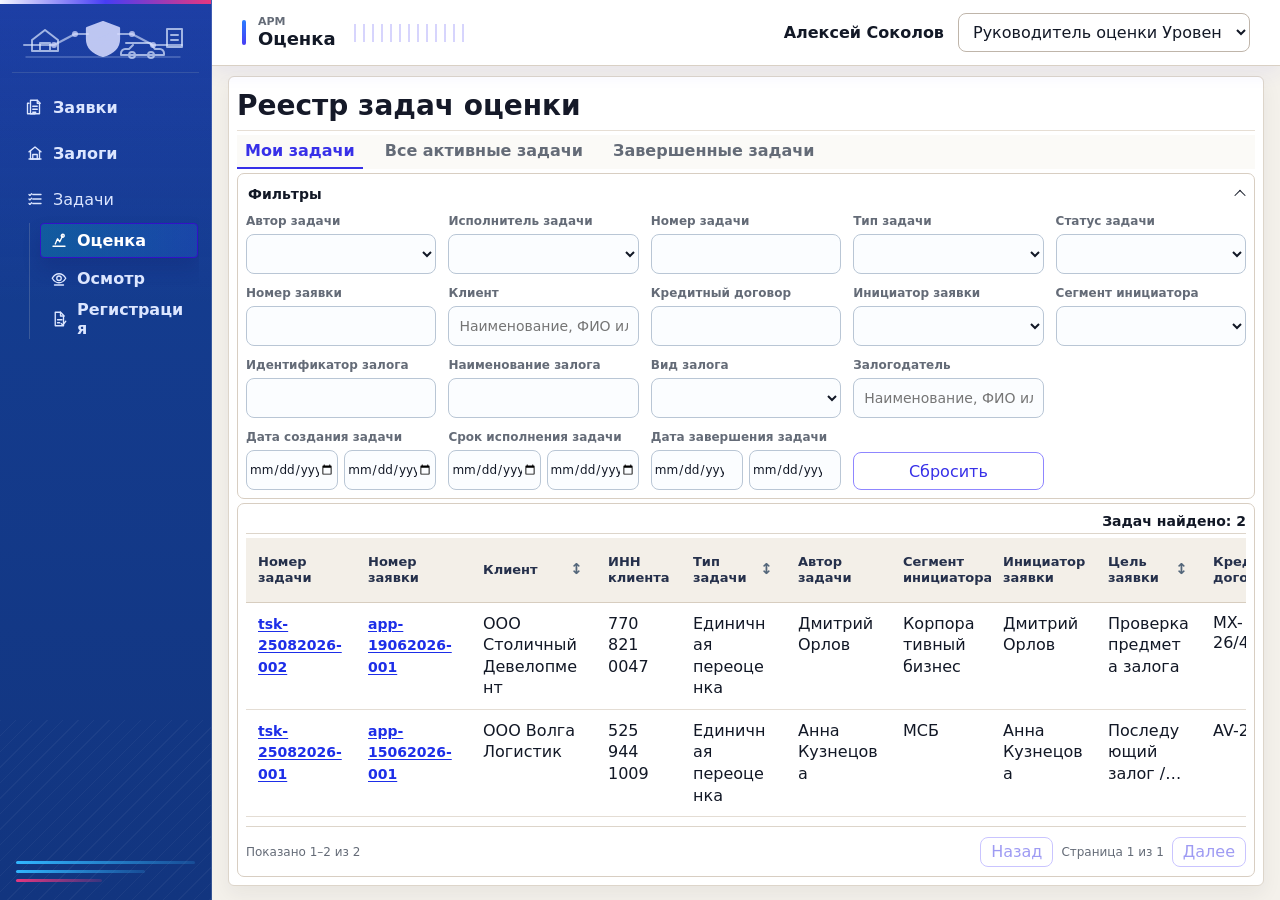
==== commit 2b0a590f: "Update prototype with latest local changes" ====
--- a/index.html
+++ b/index.html
@@ -4,10 +4,10 @@
   <meta charset="UTF-8" />
   <meta name="viewport" content="width=device-width, initial-scale=1.0" />
   <title>Залоговый модуль</title>
-  <link rel="stylesheet" href="src/styles.css?v=ft-arm-v2-20261031-r13" />
+  <link rel="stylesheet" href="src/styles.css?v=ft-arm-v4-20261109-r15" />
 </head>
 <body>
   <div id="app"></div>
-  <script type="module" src="src/app.js?v=ft-arm-v2-20261031-r13"></script>
+  <script type="module" src="src/app.js?v=ft-arm-v4-20261110-r24"></script>
 </body>
 </html>
--- a/src/styles.css
+++ b/src/styles.css
@@ -1097,7 +1097,8 @@
 }
 
 .applications-table {
-  min-width: 1643px;
+  width: 100%;
+  min-width: 1635px;
   table-layout: fixed;
 }
 
@@ -1108,18 +1109,47 @@
   vertical-align: top;
 }
 
-.application-registry-request-cell {
-  display: flex;
-  align-items: center;
-  justify-content: space-between;
-  gap: 6px;
-  min-width: 0;
-}
-
 .application-registry-delete-button {
+  display: inline-flex;
   flex: 0 0 28px;
   width: 28px;
   height: 28px;
+  align-items: center;
+  justify-content: center;
+}
+
+.applications-table.has-delete-action th:last-child,
+.applications-table.has-delete-action td:last-child {
+  border-left: 1px solid var(--line);
+  padding-left: 12px;
+  text-align: center;
+}
+
+.applications-table.has-delete-action th:last-child .registry-sort-button {
+  justify-content: center;
+}
+
+.visually-hidden {
+  position: absolute !important;
+  width: 1px;
+  height: 1px;
+  padding: 0;
+  margin: -1px;
+  overflow: hidden;
+  clip: rect(0, 0, 0, 0);
+  white-space: nowrap;
+  border: 0;
+}
+
+.applications-table th.application-contract-header .registry-sort-button > span {
+  max-width: 92px;
+  white-space: normal;
+  line-height: 1.15;
+}
+
+.application-registry-delete-button:disabled {
+  cursor: not-allowed;
+  opacity: 0.4;
 }
 
 .application-registry-delete-button svg {
@@ -1417,7 +1447,8 @@
 }
 
 .collaterals-table {
-  min-width: 2078px;
+  width: 100%;
+  min-width: 1845px;
   table-layout: fixed;
 }
 
@@ -3352,6 +3383,10 @@
   margin-top: 14px;
 }
 
+.task-create-layout .application-contacts-panel::before {
+  display: none;
+}
+
 .application-contacts-table-wrap {
   overflow-x: auto;
 }
@@ -4674,6 +4709,10 @@
   .collateral-header-values {
     grid-column: 1 / -1;
     grid-template-columns: repeat(2, minmax(0, 1fr));
+  }
+
+  .collateral-header-fair-value {
+    grid-column: 2;
   }
 
   .task-detail-layout {
@@ -6112,7 +6151,7 @@
 }
 
 .application-deals-table {
-  min-width: 910px;
+  min-width: 1080px;
   table-layout: fixed;
 }
 
@@ -6124,31 +6163,36 @@
 
 .application-deals-table th:nth-child(1),
 .application-deals-table td:nth-child(1) {
-  width: 220px;
+  width: 190px;
 }
 
 .application-deals-table th:nth-child(2),
 .application-deals-table td:nth-child(2) {
-  width: 150px;
+  width: 140px;
 }
 
 .application-deals-table th:nth-child(3),
 .application-deals-table td:nth-child(3) {
-  width: 150px;
+  width: 132px;
 }
 
 .application-deals-table th:nth-child(4),
 .application-deals-table td:nth-child(4) {
-  width: 150px;
+  width: 140px;
 }
 
 .application-deals-table th:nth-child(5),
 .application-deals-table td:nth-child(5) {
-  width: 90px;
+  width: 86px;
 }
 
 .application-deals-table th:nth-child(6),
 .application-deals-table td:nth-child(6) {
+  width: 270px;
+}
+
+.application-deals-table th:nth-child(7),
+.application-deals-table td:nth-child(7) {
   width: 44px;
 }
 
@@ -6158,6 +6202,25 @@
   min-width: 0;
   min-height: 34px;
   font-size: 13px;
+}
+
+.application-deal-pledge-picker .task-multi-select {
+  margin-top: 0;
+}
+
+.application-deal-pledge-picker .task-multi-select-options {
+  width: min(420px, calc(100vw - 60px));
+}
+
+.application-deal-pledge-picker .task-multi-select-options label span {
+  overflow-wrap: anywhere;
+}
+
+.application-deal-pledge-empty {
+  padding: 5px 7px;
+  color: var(--muted);
+  font-size: 12px;
+  line-height: 1.35;
 }
 
 .application-deal-collateral-identifiers {
@@ -8560,6 +8623,58 @@
   grid-template-columns: repeat(6, minmax(135px, 1fr));
 }
 
+@media (min-width: 1181px) {
+  .tasks-filter-grid .task-created-date-filter {
+    grid-column: 1;
+    grid-row: 4;
+  }
+
+  .tasks-filter-grid .task-due-date-filter {
+    grid-column: 2;
+    grid-row: 4;
+  }
+
+  .tasks-filter-grid .task-completed-date-filter {
+    grid-column: 3;
+    grid-row: 4;
+  }
+
+  .tasks-filter-grid > .btn {
+    grid-column: 4;
+    grid-row: 4;
+  }
+
+  .collaterals-filter-grid .collateral-created-date-filter {
+    grid-column: 1;
+    grid-row: 2;
+  }
+
+  .collaterals-filter-grid .collateral-appraisal-date-filter {
+    grid-column: 1;
+    grid-row: 3;
+  }
+
+  .collaterals-filter-grid .collateral-market-value-filter {
+    grid-column: 2;
+    grid-row: 3;
+  }
+
+  .collaterals-filter-grid .collateral-pledge-value-filter {
+    grid-column: 3;
+    grid-row: 3;
+  }
+
+  .collaterals-filter-grid .collateral-fair-value-filter {
+    grid-column: 4;
+    grid-row: 3;
+  }
+
+  .collaterals-filter-grid > .btn {
+    grid-column: 5;
+    grid-row: 3;
+  }
+}
+
 .tasks-filter-grid .filter-field,
 .applications-filter-grid .filter-field,
 .contracts-filter-grid .filter-field,
@@ -8585,6 +8700,20 @@
   .contracts-filter-grid,
   .collaterals-filter-grid {
     grid-template-columns: repeat(3, minmax(160px, 1fr));
+  }
+
+  .tasks-filter-grid .task-created-date-filter,
+  .tasks-filter-grid .task-due-date-filter,
+  .tasks-filter-grid .task-completed-date-filter,
+  .tasks-filter-grid > .btn,
+  .collaterals-filter-grid .collateral-created-date-filter,
+  .collaterals-filter-grid .collateral-appraisal-date-filter,
+  .collaterals-filter-grid .collateral-market-value-filter,
+  .collaterals-filter-grid .collateral-pledge-value-filter,
+  .collaterals-filter-grid .collateral-fair-value-filter,
+  .collaterals-filter-grid > .btn {
+    grid-column: auto;
+    grid-row: auto;
   }
 }
 
@@ -10780,20 +10909,20 @@
 
 .task-table-modern {
   width: 100%;
-  min-width: 1932px;
+  min-width: 2104px;
   table-layout: fixed;
 }
 
 .task-table-modern--evaluation {
-  min-width: 1985px;
+  min-width: 2104px;
 }
 
 .task-table-modern--inspection {
-  min-width: 2350px;
+  min-width: 2124px;
 }
 
 .task-table-modern--registration {
-  min-width: 2795px;
+  min-width: 2054px;
 }
 
 .task-table-modern td:nth-child(1),
@@ -12607,6 +12736,82 @@
   border-bottom: 1px solid var(--line);
 }
 
+.registry-column-settings {
+  position: relative;
+  flex: 0 0 auto;
+}
+
+.registry-column-settings-toggle {
+  min-height: 28px;
+  padding: 3px 9px;
+  font-size: 12px;
+}
+
+.registry-column-settings-menu {
+  position: absolute;
+  z-index: 60;
+  top: calc(100% + 5px);
+  left: 0;
+  display: grid;
+  width: min(280px, calc(100vw - 36px));
+  max-height: min(60vh, 420px);
+  gap: 6px;
+  padding: 10px;
+  overflow: auto;
+  color: var(--text);
+  background: var(--surface);
+  border: 1px solid var(--line-strong);
+  border-radius: 6px;
+  box-shadow: 0 8px 22px rgba(15, 23, 42, 0.16);
+}
+
+.registry-column-settings-menu[hidden] {
+  display: none;
+}
+
+.registry-column-settings-menu > strong {
+  padding-bottom: 5px;
+  border-bottom: 1px solid var(--line);
+  font-size: 12px;
+}
+
+.registry-column-settings-menu > label {
+  display: flex;
+  min-height: 24px;
+  align-items: flex-start;
+  gap: 7px;
+  color: var(--text);
+  font-size: 12px;
+  line-height: 1.3;
+  cursor: pointer;
+}
+
+.registry-column-settings-menu > label input {
+  flex: 0 0 auto;
+  margin: 1px 0 0;
+}
+
+.registry-column-settings-menu > label:has(input:disabled) {
+  cursor: default;
+}
+
+.registry-column-settings-reset {
+  justify-self: start;
+  padding: 5px 0 0;
+  color: var(--blue);
+  background: transparent;
+  border: 0;
+  border-top: 1px solid var(--line);
+  cursor: pointer;
+  font: inherit;
+  font-size: 12px;
+  text-align: left;
+}
+
+.registry-column-drop-target {
+  box-shadow: inset 3px 0 0 var(--blue);
+}
+
 .registry-result-count {
   margin-left: auto;
   color: var(--text);
@@ -12767,10 +12972,11 @@
   overflow-wrap: normal;
 }
 
-.task-registry-collateral-table th:nth-child(1) { width: 32%; }
-.task-registry-collateral-table th:nth-child(2) { width: 19%; }
-.task-registry-collateral-table th:nth-child(3) { width: 22%; }
-.task-registry-collateral-table th:nth-child(4) { width: 27%; }
+.task-registry-collateral-table th:nth-child(1) { width: 20%; }
+.task-registry-collateral-table th:nth-child(2) { width: 25%; }
+.task-registry-collateral-table th:nth-child(3) { width: 18%; }
+.task-registry-collateral-table th:nth-child(4) { width: 17%; }
+.task-registry-collateral-table th:nth-child(5) { width: 20%; }
 
 .task-registry-collateral-table td {
   color: var(--muted);
@@ -12805,19 +13011,23 @@
     font-size: 11px;
   }
 
-  .task-registry-collateral-table th:nth-child(1) { width: 36%; }
-  .task-registry-collateral-table th:nth-child(2) { width: 18%; }
-  .task-registry-collateral-table th:nth-child(3) { width: 21%; }
-  .task-registry-collateral-table th:nth-child(4) { width: 25%; }
+  .task-registry-collateral-table th:nth-child(1) { width: 19%; }
+  .task-registry-collateral-table th:nth-child(2) { width: 24%; }
+  .task-registry-collateral-table th:nth-child(3) { width: 18%; }
+  .task-registry-collateral-table th:nth-child(4) { width: 17%; }
+  .task-registry-collateral-table th:nth-child(5) { width: 22%; }
 }
 
 /* Keep registry rows content-sized instead of stretching them to fill the viewport. */
 .main.registry-main {
   display: flex;
+  width: 100%;
+  max-width: none;
+  min-width: 0;
   min-height: calc(100vh - 68px);
   flex-direction: column;
-  padding-top: 10px;
-  padding-bottom: 12px;
+  margin: 0;
+  padding: 10px 16px 12px;
 }
 
 .main.registry-main .registry-work-area {
@@ -12858,6 +13068,7 @@
   flex: 1 1 auto;
   flex-direction: column;
   padding: 8px;
+  overflow: visible;
 }
 
 .registry-table-scroll {
@@ -12924,8 +13135,7 @@
 
 @media (max-width: 720px) {
   .main.registry-main {
-    padding-top: 8px;
-    padding-bottom: 8px;
+    padding: 8px;
   }
 
   .main.registry-main .registry-work-area {
@@ -13006,10 +13216,6 @@
 .registry-work-area .applications-table td:nth-child(1) .registry-object-link {
   white-space: normal;
   overflow-wrap: anywhere;
-}
-
-.registry-work-area .application-registry-request-cell > .registry-object-link {
-  min-width: 0;
 }
 
 .registry-work-area .task-table-modern td:nth-child(2),
@@ -13314,6 +13520,10 @@
     grid-template-columns: repeat(2, minmax(0, 1fr));
   }
 
+  .collateral-header-fair-value {
+    grid-column: 2;
+  }
+
   .collateral-header-details {
     grid-template-columns: repeat(4, minmax(0, 1fr));
   }
@@ -13338,6 +13548,10 @@
     grid-template-columns: repeat(2, minmax(0, 1fr));
   }
 
+  .collateral-header-fair-value {
+    grid-column: 2;
+  }
+
   .collateral-unified-field-grid .editable-field,
   .collateral-unified-field-grid .editable-field.wide,
   .collateral-unified-field-grid .editable-field[data-field-name] {
@@ -13374,14 +13588,6 @@
 
 .collateral-display-field-grid.collateral-control-info-fields {
   grid-template-columns: repeat(3, minmax(0, 1fr));
-}
-
-.collateral-inspection-provided-panel {
-  width: min(100%, 760px);
-}
-
-.collateral-display-field-grid.collateral-inspection-provided-fields {
-  grid-template-columns: minmax(150px, 0.55fr) minmax(240px, 1fr);
 }
 
 .new-collateral-readonly-control {
@@ -13767,13 +13973,23 @@
 
 .new-collateral-modal .collateral-characteristics-common-fields,
 .collateral-overview-view .collateral-characteristics-common-fields {
-  grid-template-columns: minmax(150px, 180px) minmax(185px, 230px) minmax(280px, 1fr);
+  grid-template-columns: minmax(150px, 180px) minmax(185px, 230px) minmax(0, 1fr);
   gap: 10px 14px;
 }
 
-.new-collateral-modal .new-collateral-inspection-fields {
-  grid-template-columns: minmax(180px, 210px) minmax(360px, 520px);
-  gap: 8px;
+.new-collateral-modal .collateral-characteristics-common-fields .new-collateral-main-field-additional-info,
+.collateral-overview-view .collateral-characteristics-common-fields .new-collateral-main-field-additional-info {
+  grid-column: auto;
+  max-width: none;
+}
+
+.collateral-overview-view .collateral-characteristics-common-fields .new-collateral-field.is-wide {
+  grid-column: auto;
+}
+
+.collateral-overview-view .collateral-characteristics-type-fields,
+.collateral-overview-view .collateral-characteristics-common-fields {
+  row-gap: 8px;
 }
 
 .new-collateral-main-field-unit,
@@ -13787,14 +14003,6 @@
 
 .new-collateral-main-field-additional-info {
   min-width: 0;
-}
-
-.new-collateral-main-field-inspection {
-  max-width: 190px;
-}
-
-.new-collateral-main-field-inspection-contact {
-  max-width: 520px;
 }
 
 .new-collateral-main-field-pledge-number {
@@ -13870,7 +14078,7 @@
 }
 
 .collateral-overview-basis-section h3 {
-  margin: 0 0 10px;
+  margin: 5px 0 10px;
   color: var(--text);
   font-size: 14px;
   font-weight: 700;
@@ -14316,17 +14524,9 @@
 
   .new-collateral-modal .collateral-characteristics-common-fields,
   .collateral-overview-view .collateral-characteristics-common-fields {
-    grid-template-columns: repeat(2, minmax(0, 1fr));
-  }
-
-  .new-collateral-modal .collateral-characteristics-common-fields .new-collateral-field:last-child,
-  .collateral-overview-view .collateral-characteristics-common-fields .new-collateral-field:last-child {
-    grid-column: 1 / -1;
-  }
-
-  .new-collateral-modal .new-collateral-inspection-fields {
-    grid-template-columns: minmax(160px, 210px) minmax(0, 1fr);
-  }
+    grid-template-columns: minmax(120px, 150px) minmax(145px, 190px) minmax(170px, 1fr);
+  }
+
 }
 
 @media (max-width: 560px) {
@@ -14369,7 +14569,7 @@
   }
 
   .new-collateral-modal .collateral-characteristics-common-fields {
-    grid-template-columns: repeat(2, minmax(0, 1fr));
+    grid-template-columns: minmax(120px, 150px) minmax(145px, 190px) minmax(170px, 1fr);
   }
 }
 
@@ -14382,10 +14582,6 @@
   .new-collateral-fields,
   .new-collateral-identity-fields,
   .new-collateral-address-fields {
-    grid-template-columns: minmax(0, 1fr);
-  }
-
-  .new-collateral-modal .new-collateral-inspection-fields {
     grid-template-columns: minmax(0, 1fr);
   }
 
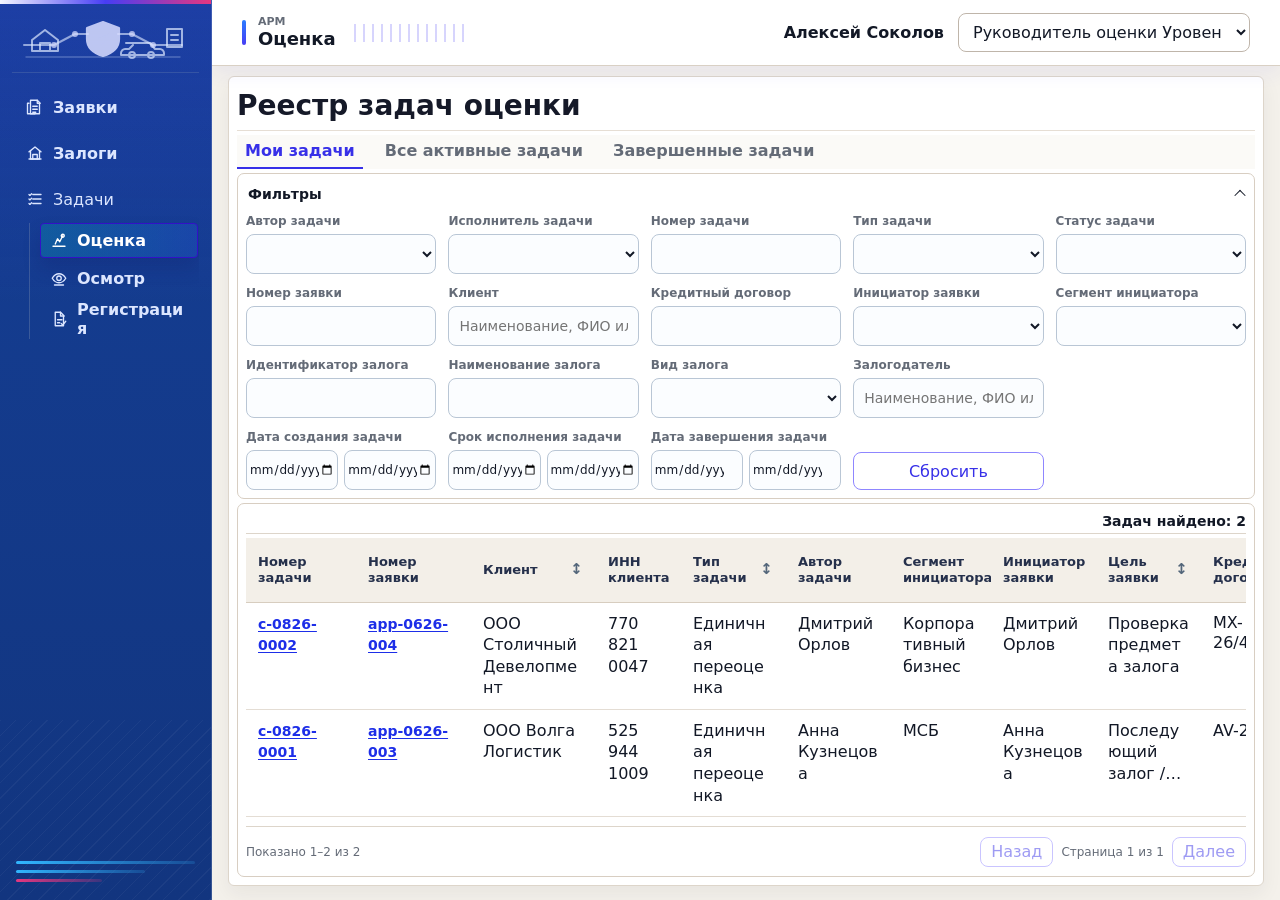
==== commit e973690b: "Publish latest local MVP1 prototype" ====
--- a/index.html
+++ b/index.html
@@ -4,10 +4,10 @@
   <meta charset="UTF-8" />
   <meta name="viewport" content="width=device-width, initial-scale=1.0" />
   <title>Залоговый модуль</title>
-  <link rel="stylesheet" href="src/styles.css?v=ft-arm-v4-20261109-r15" />
+  <link rel="stylesheet" href="src/styles.css?v=collateral-column-picker-compact-20261125-r1" />
 </head>
 <body>
   <div id="app"></div>
-  <script type="module" src="src/app.js?v=ft-arm-v4-20261110-r24"></script>
+  <script type="module" src="src/app.js?v=collateral-column-picker-compact-20261125-r1"></script>
 </body>
 </html>
--- a/src/styles.css
+++ b/src/styles.css
@@ -1400,7 +1400,7 @@
 }
 
 .application-linked-tasks-table {
-  min-width: 840px;
+  min-width: 845px;
   table-layout: fixed;
 }
 
@@ -1410,6 +1410,10 @@
   vertical-align: top;
 }
 
+.application-linked-tasks-table th {
+  font-weight: 400;
+}
+
 .application-linked-tasks-table th:nth-child(1),
 .application-linked-tasks-table td:nth-child(1) {
   width: 150px;
@@ -1417,28 +1421,23 @@
 
 .application-linked-tasks-table th:nth-child(2),
 .application-linked-tasks-table td:nth-child(2) {
-  width: 150px;
+  width: 170px;
 }
 
 .application-linked-tasks-table th:nth-child(3),
 .application-linked-tasks-table td:nth-child(3) {
-  width: 170px;
+  width: 125px;
 }
 
 .application-linked-tasks-table th:nth-child(4),
 .application-linked-tasks-table td:nth-child(4) {
-  width: 125px;
+  width: 160px;
 }
 
 .application-linked-tasks-table th:nth-child(5),
-.application-linked-tasks-table td:nth-child(5) {
-  width: 160px;
-}
-
+.application-linked-tasks-table td:nth-child(5),
 .application-linked-tasks-table th:nth-child(6),
-.application-linked-tasks-table td:nth-child(6),
-.application-linked-tasks-table th:nth-child(7),
-.application-linked-tasks-table td:nth-child(7) {
+.application-linked-tasks-table td:nth-child(6) {
   width: 120px;
 }
 
@@ -1552,6 +1551,18 @@
   overflow-wrap: anywhere;
 }
 
+.task-deals-table thead th {
+  font-weight: 400;
+}
+
+.collateral-deals-table thead th {
+  font-weight: 400;
+}
+
+.collateral-deals-table thead th {
+  font-weight: 400;
+}
+
 .task-deals-table th:nth-child(1),
 .task-deals-table td:nth-child(1) {
   width: 130px;
@@ -1831,6 +1842,14 @@
   background: #ffffff;
 }
 
+.task-parameters-layout {
+  display: grid;
+  grid-template-columns: minmax(0, 1.45fr) minmax(330px, .9fr);
+  gap: 12px;
+  align-items: start;
+  min-width: 0;
+}
+
 .task-main-info-modern {
   display: grid;
   grid-template-columns: minmax(0, 1fr);
@@ -2004,9 +2023,10 @@
 }
 
 .task-application-compact-context {
-  grid-column: 1 / -1;
+  grid-column: auto;
   display: block;
   min-width: 0;
+  min-height: 100%;
   padding: 0;
   background: #ffffff;
   border: 1px solid #d6dee8;
@@ -2060,75 +2080,11 @@
 }
 
 .task-application-compact-grid {
+  grid-template-columns: repeat(2, minmax(0, 1fr));
+  gap: 6px 12px;
   padding: 8px 10px 10px;
   border-top: 1px solid #d6dee8;
-}
-
-.task-application-contracts {
-  display: grid;
-  grid-column: 1 / -1;
-  grid-template-columns: minmax(112px, auto) minmax(0, 1fr);
-  gap: 8px;
-  align-items: center;
-  padding: 7px 10px;
-  background: #f8fafc;
-  border: 1px solid #d6dee8;
-  border-radius: 8px;
-}
-
-.task-application-contracts > span {
-  color: #475569;
-  font-size: 11px;
-  font-weight: 850;
-  letter-spacing: 0.03em;
-  text-transform: uppercase;
-}
-
-.task-application-contracts > div {
-  display: grid;
-  gap: 5px;
-  min-width: 0;
-}
-
-.task-application-contract-row {
-  display: grid;
-  grid-template-columns: minmax(96px, .82fr) minmax(104px, .9fr) minmax(86px, .7fr) minmax(126px, 1fr) minmax(58px, .42fr);
-  gap: 8px;
-  align-items: center;
-  max-width: 100%;
-  min-height: 30px;
-  padding: 5px 8px;
-  background: #ffffff;
-  border: 1px solid #e2e8f0;
-  border-radius: 6px;
-}
-
-.task-application-contract-row span {
-  display: grid;
-  gap: 2px;
-  align-content: center;
-  min-width: 0;
-  color: #0f172a;
-  font-size: 12px;
-  font-weight: 720;
-  overflow-wrap: anywhere;
-}
-
-.task-application-contract-row em {
-  display: block;
-  color: #64748b;
-  font-size: 10px;
-  font-style: normal;
-  font-weight: 750;
-  line-height: 1.15;
-}
-
-.task-application-contract-row strong {
-  color: #0f172a;
-  font-size: 12px;
-  font-weight: 780;
-  line-height: 1.25;
-  overflow-wrap: anywhere;
+  min-width: 0;
 }
 
 .task-action-guidance {
@@ -2227,6 +2183,10 @@
 
 @media (max-width: 1180px) {
   .task-summary-layout {
+    grid-template-columns: minmax(0, 1fr);
+  }
+
+  .task-parameters-layout {
     grid-template-columns: minmax(0, 1fr);
   }
 
@@ -2286,6 +2246,10 @@
   align-items: stretch;
 }
 
+.task-summary-layout.is-single-column {
+  grid-template-columns: minmax(0, 1fr);
+}
+
 .task-summary-layout > .panel {
   min-width: 0;
 }
@@ -2299,6 +2263,11 @@
     "signals actions";
   gap: 6px 16px;
   align-items: stretch;
+}
+
+.task-page .page-header.is-without-signals {
+  grid-template-rows: auto;
+  grid-template-areas: "heading actions";
 }
 
 .task-page .page-header > .task-page-heading {
@@ -2763,6 +2732,13 @@
     gap: 8px;
   }
 
+  .task-page .page-header.is-without-signals {
+    grid-template-rows: auto auto;
+    grid-template-areas:
+      "heading"
+      "actions";
+  }
+
   .task-summary-layout {
     grid-template-columns: minmax(0, 1fr);
   }
@@ -3001,20 +2977,196 @@
   grid-template-columns: repeat(3, minmax(150px, 1fr));
 }
 
-.inspection-visit-actions {
-  display: flex;
-  flex-wrap: wrap;
-  gap: 8px 12px;
-  align-items: center;
-  margin-top: 10px;
-  padding-top: 10px;
-  border-top: 1px solid var(--line);
+.inspection-plan-rows {
+  display: grid;
+  gap: 8px;
+}
+
+.inspection-plan-secondary-row {
+  display: grid;
+  grid-template-columns: repeat(2, minmax(0, 1fr));
+  gap: 8px;
+  align-items: end;
+}
+
+.inspection-planning-panel .inspection-plan-method-grid,
+.inspection-planning-panel .inspection-plan-executor-grid {
+  grid-template-columns: minmax(0, 1fr);
+}
+
+.inspection-plan-executor-actions {
+  display: grid;
+  grid-template-columns: minmax(0, 1fr) auto;
+  gap: 8px;
+  align-items: end;
+}
+
+.inspection-plan-executor-actions .inspection-visit-actions {
+  margin: 0;
+  padding: 0;
+  border: 0;
+  align-self: end;
 }
 
 .inspection-visit-actions span {
   color: var(--muted);
   font-size: 13px;
   font-weight: 700;
+}
+
+.inspection-individual-toggle {
+  display: inline-flex;
+  align-items: center;
+  gap: 8px;
+  color: var(--text);
+  font-size: 13px;
+  font-weight: 500;
+  line-height: 1.3;
+}
+
+.inspection-individual-toggle input,
+.inspection-exception-problem input {
+  width: 16px;
+  height: 16px;
+  margin: 0;
+  accent-color: var(--accent);
+}
+
+.inspection-planning-panel .inspection-plan-grid {
+  grid-template-columns: repeat(2, minmax(180px, 1fr));
+}
+
+.inspection-planning-panel .inspection-plan-grid .wide {
+  grid-column: 1 / -1;
+}
+
+.inspection-planning-panel.is-object-scope input[readonly],
+.inspection-planning-panel.is-object-scope select:disabled {
+  color: var(--text);
+  background: #f7f9fb;
+  opacity: 1;
+}
+
+.inspection-exceptions-table-wrap {
+  width: 100%;
+  overflow-x: auto;
+}
+
+.inspection-exceptions-table {
+  min-width: 1180px;
+  table-layout: fixed;
+}
+
+.inspection-exceptions-table th:nth-child(1) { width: 24%; }
+.inspection-exceptions-table th:nth-child(2) { width: 18%; }
+.inspection-exceptions-table th:nth-child(3) { width: 23%; }
+.inspection-exceptions-table th:nth-child(4) { width: 21%; }
+.inspection-exceptions-table th:nth-child(5) { width: 14%; }
+
+.inspection-exceptions-table td > input,
+.inspection-exceptions-table td > select,
+.inspection-exceptions-table td > textarea {
+  width: 100%;
+  min-width: 0;
+}
+
+.inspection-exceptions-table td > textarea {
+  min-height: 52px;
+  resize: vertical;
+}
+
+.inspection-exception-markers .task-field-label:empty {
+  display: none;
+}
+
+.inspection-exception-markers {
+  min-width: 150px;
+}
+
+.inspection-exceptions-table td:last-child .btn {
+  width: 100%;
+  min-width: 132px;
+  white-space: normal;
+}
+
+.inspection-actual-parameters-grid {
+  grid-template-columns: repeat(3, minmax(0, 1fr));
+}
+
+.inspection-actual-differences {
+  margin-top: 12px;
+  border-top: 1px solid var(--line);
+  padding-top: 10px;
+  color: var(--muted);
+  font-size: 13px;
+}
+
+.inspection-actual-differences summary {
+  cursor: pointer;
+  color: var(--text);
+  font-weight: 600;
+}
+
+.inspection-actual-differences .table-wrap {
+  margin-top: 10px;
+}
+
+.inspection-actual-differences table {
+  width: 100%;
+  table-layout: fixed;
+}
+
+.inspection-result-scope {
+  margin: 0 0 8px;
+  color: var(--muted);
+  font-size: 13px;
+}
+
+.inspection-general-result-panel .panel-title {
+  margin-bottom: 8px;
+  padding-bottom: 0;
+  border-bottom: 0;
+}
+
+.task-form-grid.compact.inspection-general-result-grid {
+  grid-template-columns: minmax(220px, 0.85fr) minmax(0, 2fr);
+  align-items: start;
+}
+
+.inspection-general-result-panel .inspection-general-result-grid textarea {
+  min-height: 56px;
+}
+
+.inspection-result-summary {
+  display: flex;
+  flex-wrap: wrap;
+  gap: 6px 16px;
+  align-items: baseline;
+  margin-top: 8px;
+  color: var(--muted);
+  font-size: 13px;
+}
+
+.inspection-result-coverage {
+  color: var(--text);
+  font-weight: 600;
+}
+
+.inspection-mismatch-status {
+  display: block;
+  font-weight: 600;
+}
+
+.inspection-exceptions-empty {
+  color: var(--muted);
+  text-align: center;
+}
+
+@media (max-width: 720px) {
+  .task-form-grid.compact.inspection-actual-parameters-grid,
+  .task-form-grid.compact.inspection-general-result-grid {
+    grid-template-columns: minmax(0, 1fr);
+  }
 }
 
 .task-field {
@@ -3222,10 +3374,10 @@
 
 .inspection-check-row {
   display: grid;
-  grid-template-columns: minmax(0, 1fr) 74px;
+  grid-template-columns: minmax(0, 1fr) minmax(180px, .9fr);
   grid-template-areas:
-    "factor score"
-    "control control";
+    "factor answer"
+    "comment comment";
   gap: 8px;
   align-items: start;
   min-width: 0;
@@ -3241,13 +3393,34 @@
   font-weight: 650;
 }
 
-.inspection-check-row select,
-.inspection-check-row input {
-  grid-area: control;
+.inspection-check-row select {
+  grid-area: answer;
   width: 100%;
   min-width: 0;
   min-height: 34px;
   font-size: 13px;
+}
+
+.inspection-check-comment {
+  grid-area: comment;
+  display: grid;
+  gap: 4px;
+  min-width: 0;
+  color: var(--muted);
+  font-size: 12px;
+  font-weight: 600;
+}
+
+.inspection-check-comment textarea {
+  width: 100%;
+  min-width: 0;
+  min-height: 48px;
+  resize: vertical;
+  font-size: 13px;
+}
+
+.inspection-checklist-empty {
+  color: var(--muted);
 }
 
 .inspection-factor-name {
@@ -3314,31 +3487,33 @@
 }
 
 .contact-persons-table-wrap table {
-  min-width: 920px;
-}
-
-.application-contacts-table-wrap table {
-  min-width: 1180px;
+  min-width: 1320px;
+}
+
+.application-contacts-table-wrap table,
+.inspection-contacts-table-wrap table {
+  min-width: 1560px;
 }
 
 .contact-person-col-role {
-  width: 16%;
+  width: 160px;
 }
 
 .contact-person-col-name {
-  width: 24%;
+  width: 240px;
 }
 
 .contact-person-col-phone {
-  width: 17%;
+  width: 175px;
 }
 
 .contact-person-col-binding {
   width: 260px;
 }
 
-.contact-person-col-comment {
-  width: 25%;
+.contact-person-col-initiator-comment,
+.contact-person-col-executor-comment {
+  width: 260px;
 }
 
 .contact-person-col-call-date {
@@ -3352,6 +3527,10 @@
 .contact-persons-table-wrap th,
 .contact-persons-table-wrap td {
   vertical-align: top;
+}
+
+.contact-persons-table-wrap thead th {
+  font-weight: 400;
 }
 
 .contact-persons-table-wrap th:last-child,
@@ -3375,6 +3554,11 @@
   line-height: 1.35;
 }
 
+.contact-persons-table-wrap textarea[readonly] {
+  background: #f7f8fa;
+  color: var(--text);
+}
+
 .contact-person-call-date-input {
   font-variant-numeric: tabular-nums;
 }
@@ -3392,10 +3576,10 @@
 }
 
 .application-contact-apply-select {
-  color: var(--accent-dark);
-  background-color: #eff6ff;
-  border-color: #bfdbfe;
-  font-weight: 700;
+  color: var(--text);
+  background-color: #ffffff;
+  border: 1px solid var(--line-strong);
+  font-weight: 400;
 }
 
 .inspection-factor-score {
@@ -4787,6 +4971,23 @@
 
   .inspection-check-row {
     grid-template-columns: 1fr;
+    grid-template-areas: "factor" "answer" "comment";
+  }
+
+  .inspection-plan-secondary-row {
+    grid-template-columns: 1fr;
+  }
+
+  .inspection-planning-panel .inspection-plan-grid {
+    grid-template-columns: minmax(0, 1fr);
+  }
+
+  .inspection-plan-executor-actions {
+    grid-template-columns: minmax(0, 1fr);
+  }
+
+  .inspection-plan-executor-actions .inspection-visit-actions .btn {
+    width: 100%;
   }
 
   .inspection-factor-score {
@@ -5918,6 +6119,27 @@
   border-bottom: 1px solid var(--line);
 }
 
+.application-parameter-grid {
+  grid-template-columns: repeat(12, minmax(0, 1fr));
+  align-items: end;
+}
+
+.application-parameter-grid > .application-parameter-span-3 {
+  grid-column: span 3;
+}
+
+.application-parameter-grid > .application-parameter-span-6 {
+  grid-column: span 6;
+}
+
+.application-parameter-grid > .application-parameter-span-full {
+  grid-column: 1 / -1;
+}
+
+.application-parameter-grid textarea {
+  min-height: 72px;
+}
+
 .application-parameters-readonly input[readonly],
 .application-parameters-readonly select:disabled,
 .task-create-layout textarea[readonly] {
@@ -5946,6 +6168,171 @@
   background: var(--accent);
 }
 
+.page-header.application-sticky-header {
+  position: sticky;
+  top: 67px;
+  z-index: 24;
+  padding: 10px 0 12px;
+  margin: 0 0 18px;
+  background: var(--bg);
+  border-bottom: 1px solid var(--line);
+  box-shadow: 0 8px 16px rgba(23, 32, 51, 0.06);
+}
+
+.application-create-layout {
+  display: grid;
+  gap: 12px;
+  min-width: 0;
+}
+
+.application-create-layout > .application-form-group {
+  display: grid;
+  gap: 12px;
+  min-width: 0;
+  margin: 0;
+  padding: 18px;
+}
+
+.task-main-inspection-contacts-group {
+  display: grid;
+  gap: 12px;
+  min-width: 0;
+  margin: 0;
+  padding: 18px;
+}
+
+.application-create-layout > .application-form-group:not(.document-widget)::before {
+  display: block;
+}
+
+.application-create-layout > .application-form-group > .panel {
+  min-width: 0;
+  padding: 0;
+  margin: 0;
+  overflow: visible;
+  background: transparent;
+  border: 0;
+  border-radius: 0;
+  box-shadow: none;
+}
+
+.application-create-layout > .application-form-group > .panel::before {
+  display: none;
+}
+
+.application-form-group-inspection-contacts .application-preinspection-block {
+  padding: 0 0 12px;
+  margin: 0;
+  background: transparent;
+  border: 0;
+  border-radius: 0;
+}
+
+.task-main-inspection-contacts-group > .inspection-contacts-panel {
+  min-width: 0;
+  padding: 0;
+  margin: 0;
+  overflow: visible;
+  background: transparent;
+  border: 0;
+  border-radius: 0;
+  box-shadow: none;
+}
+
+.application-form-group-inspection-contacts .application-contacts-panel,
+.application-form-group-inspection-contacts .inspection-contacts-panel,
+.application-form-group-collateral-deals .application-deals-editor {
+  padding-top: 12px;
+  border-top: 1px solid var(--line);
+}
+
+.application-form-group-inspection-contacts .application-contacts-panel,
+.application-form-group-inspection-contacts .inspection-contacts-panel {
+  margin: 0;
+}
+
+.application-form-group-parameters label {
+  color: #334155;
+}
+
+@media (max-width: 1100px) {
+  .application-parameter-grid {
+    grid-template-columns: repeat(6, minmax(0, 1fr));
+  }
+
+  .application-parameter-grid > .application-parameter-span-3 {
+    grid-column: span 3;
+  }
+
+  .application-parameter-grid > .application-parameter-span-6 {
+    grid-column: span 3;
+  }
+}
+
+.application-form-group-collateral-deals .application-deals-editor,
+.application-form-group-collateral-deals .task-collateral-panel {
+  margin: 0;
+}
+
+.application-form-group-documents {
+  margin: 0;
+}
+
+@media (max-width: 760px) {
+  html:has(.page-header.application-sticky-header),
+  body:has(.page-header.application-sticky-header) {
+    overflow-x: clip;
+    overflow-y: visible;
+  }
+
+  .app-shell.application-page-shell,
+  .main.application-page-main {
+    overflow-x: clip;
+    overflow-y: visible;
+  }
+
+  .app-shell.application-page-shell .arm-sidebar {
+    position: static;
+  }
+
+  .page-header.application-sticky-header {
+    top: 0;
+    padding: 10px 0 12px;
+  }
+
+  .page-header.application-sticky-header .header-actions {
+    grid-template-columns: minmax(0, 1fr);
+    justify-content: stretch;
+  }
+
+  .page-header.application-sticky-header .header-actions .btn:last-child:nth-child(3) {
+    grid-column: 1 / -1;
+  }
+
+  .page-header.application-sticky-header .header-actions .btn {
+    min-width: 0;
+    max-width: 100%;
+  }
+
+  .application-create-layout > .application-form-group {
+    padding: 14px;
+  }
+
+  .application-parameter-grid {
+    grid-template-columns: minmax(0, 1fr);
+  }
+
+  .application-parameter-grid > .application-parameter-span-3,
+  .application-parameter-grid > .application-parameter-span-6,
+  .application-parameter-grid > .application-parameter-span-full {
+    grid-column: 1 / -1;
+  }
+
+  .task-main-inspection-contacts-group {
+    padding: 14px;
+  }
+}
+
 .task-create-summary::before,
 .task-confirm-panel::before {
   background: var(--amber);
@@ -6010,59 +6397,130 @@
   margin-bottom: 0;
 }
 
-.application-preinspection-block .panel-title h2 {
-  font-size: 15px;
+.application-preinspection-block .panel-title {
+  align-items: center;
+  justify-content: space-between;
+}
+
+.application-preinspection-rows {
+  display: grid;
+  gap: 8px;
+}
+
+.application-preinspection-row {
+  display: grid;
+  grid-template-columns: minmax(0, 1fr) 30px;
+  gap: 8px;
+  align-items: end;
+  min-width: 0;
+}
+
+.application-preinspection-row + .application-preinspection-row {
+  padding-top: 8px;
+  border-top: 1px solid var(--line);
+}
+
+.application-preinspection-block.is-readonly .application-preinspection-row {
+  grid-template-columns: minmax(0, 1fr);
+}
+
+.application-preinspection-remove {
+  margin-bottom: 1px;
 }
 
 .application-preinspection-grid {
   display: grid;
-  grid-template-columns: minmax(178px, max-content) minmax(320px, 1fr) minmax(260px, .7fr);
-  gap: 8px;
-  align-items: stretch;
+  grid-template-columns: minmax(178px, max-content) minmax(210px, .9fr) minmax(260px, 1.2fr) minmax(220px, .9fr);
+  gap: 10px 14px;
+  align-items: end;
 }
 
 .application-preinspection-field {
+  display: grid;
+  gap: 5px;
+  align-content: start;
+  min-width: 0;
+  color: #334155;
+  font-size: 13px;
+  font-weight: 700;
+  line-height: 1.3;
+}
+
+.application-preinspection-field > span:first-child {
+  color: #334155;
+}
+
+.application-preinspection-block .application-preinspection-field {
+  font-weight: 400;
+}
+
+.application-preinspection-field input:not([type="checkbox"]),
+.application-preinspection-field select,
+.application-inspection-act-control {
+  width: 100%;
+  min-width: 0;
+  min-height: 32px;
+  height: 32px;
+  padding: 5px 8px;
+  color: var(--text);
+  background: #ffffff;
+  border: 1px solid var(--line-strong);
+  border-radius: 6px;
+  font-size: 13px;
+  font-weight: 400;
+}
+
+.application-preinspection-check {
   display: flex;
   gap: 8px;
   align-items: center;
-  min-width: 0;
-  min-height: 40px;
-  height: 40px;
-  padding: 0 10px;
-  background: var(--surface);
-  border: 1px solid var(--line);
-  border-radius: 8px;
+  align-self: end;
+  min-height: 32px;
+  height: 32px;
+  padding: 0;
+}
+
+.application-preinspection-check > span {
+  color: var(--text);
   font-size: 13px;
-  font-weight: 750;
+  font-weight: 600;
+  white-space: nowrap;
+}
+
+.application-preinspection-block .application-preinspection-check > span {
+  font-weight: 400;
 }
 
 .application-preinspection-check input {
+  flex: 0 0 18px;
   width: 18px;
   min-height: 18px;
+  height: 18px;
+  margin: 0;
   padding: 0;
 }
 
-.application-preinspection-field > span {
-  flex: 0 0 auto;
-  color: var(--muted);
-  line-height: 1.2;
-  white-space: nowrap;
-}
-
-.application-preinspection-link input {
-  flex: 1 1 auto;
-  min-width: 0;
-  height: 28px;
-  padding: 4px 8px;
-  font-size: 13px;
+.application-preinspection-field input:focus,
+.application-preinspection-field select:focus {
+  border-color: var(--accent);
+  outline: none;
+  box-shadow: 0 0 0 3px rgba(55, 48, 232, 0.12);
 }
 
 .application-inspection-act-drop {
   position: relative;
   margin: 0;
-  color: var(--text);
-  border-style: dashed;
   cursor: pointer;
+}
+
+.application-inspection-act-control {
+  display: flex;
+  align-items: center;
+  overflow: hidden;
+}
+
+.application-preinspection-block.is-readonly .application-inspection-act-drop {
+  cursor: default;
 }
 
 .application-inspection-act-drop input[type="file"] {
@@ -6077,13 +6535,14 @@
 }
 
 .application-inspection-act-name {
-  flex: 1 1 auto;
+  display: block;
+  width: 100%;
   min-width: 0;
   color: var(--muted);
-  font-size: 12px;
-  font-weight: 650;
+  font-size: 13px;
+  font-weight: 400;
   line-height: 1.2;
-  text-align: right;
+  text-align: left;
   white-space: nowrap;
   overflow: hidden;
   text-overflow: ellipsis;
@@ -6144,6 +6603,10 @@
   box-shadow: inset 3px 0 0 #50667b;
 }
 
+.task-collateral-panel .task-collateral-table-wrap thead th {
+  font-weight: 400;
+}
+
 .application-deals-table-wrap {
   overflow-x: auto;
   border: 1px solid var(--line);
@@ -6161,6 +6624,10 @@
   vertical-align: top;
 }
 
+.application-deals-table thead th {
+  font-weight: 400;
+}
+
 .application-deals-table th:nth-child(1),
 .application-deals-table td:nth-child(1) {
   width: 190px;
@@ -6209,10 +6676,16 @@
 }
 
 .application-deal-pledge-picker .task-multi-select-options {
-  width: min(420px, calc(100vw - 60px));
+  position: fixed;
+  z-index: 1000;
+  box-sizing: border-box;
+  width: min(420px, calc(100vw - 24px));
+  max-height: min(360px, calc(100dvh - 24px));
+  overscroll-behavior: contain;
 }
 
 .application-deal-pledge-picker .task-multi-select-options label span {
+  min-width: 0;
   overflow-wrap: anywhere;
 }
 
@@ -6709,13 +7182,6 @@
   border: 1px solid #cbd5e1;
   border-radius: 7px;
   font-size: 13px;
-}
-
-.document-filter-count {
-  color: #64748b;
-  font-size: 12px;
-  font-weight: 650;
-  white-space: nowrap;
 }
 
 .document-name-input,
@@ -7305,6 +7771,103 @@
   margin-bottom: 12px;
 }
 
+.task-collateral-column-settings .registry-column-settings-menu {
+  right: 0;
+  left: auto;
+  display: flex;
+  width: min(320px, calc(100vw - 32px));
+  max-height: min(70vh, 420px);
+  flex-direction: column;
+  gap: 0;
+  overflow: hidden;
+}
+
+.task-collateral-column-settings .registry-column-settings-toggle {
+  min-height: 28px;
+  width: 30px;
+  height: 28px;
+  padding: 0;
+  display: grid;
+  place-items: center;
+  color: var(--muted);
+  background: transparent;
+  border: 0;
+  border-radius: 4px;
+}
+
+.task-collateral-column-settings .registry-column-settings-toggle:hover {
+  color: var(--text);
+  background: var(--surface-soft);
+  box-shadow: none;
+}
+
+.task-collateral-column-settings .registry-column-settings-toggle:focus-visible {
+  outline: 2px solid var(--blue);
+  outline-offset: 2px;
+}
+
+.registry-column-settings-chevron {
+  display: block;
+  width: 8px;
+  height: 8px;
+  border-right: 1.5px solid currentColor;
+  border-bottom: 1.5px solid currentColor;
+  transform: rotate(45deg) translateY(-2px);
+  transition: transform 140ms ease;
+}
+
+.registry-column-settings-toggle[aria-expanded="true"] .registry-column-settings-chevron {
+  transform: rotate(225deg) translate(-1px, -1px);
+}
+
+.task-collateral-column-settings .registry-column-settings-menu > strong {
+  flex: 0 0 auto;
+  margin-bottom: 6px;
+}
+
+.task-collateral-column-settings .registry-column-settings-options {
+  display: grid;
+  min-height: 0;
+  flex: 1 1 auto;
+  gap: 4px;
+  overflow-y: auto;
+  overscroll-behavior: contain;
+  padding: 1px 2px 1px 0;
+}
+
+.task-collateral-column-settings .registry-column-settings-options > label {
+  display: flex;
+  min-height: 24px;
+  align-items: center;
+  gap: 8px;
+  margin: 0;
+  color: var(--text);
+  font-size: 13px;
+  line-height: 1.3;
+  cursor: pointer;
+}
+
+.task-collateral-column-settings .registry-column-settings-options > label input[type="checkbox"] {
+  appearance: auto;
+  width: 16px;
+  min-width: 16px;
+  max-width: 16px;
+  height: 16px;
+  min-height: 16px;
+  flex: 0 0 16px;
+  margin: 0;
+  padding: 0;
+  border: 1px solid var(--line-strong);
+  border-radius: 3px;
+  accent-color: var(--blue);
+  background: var(--surface);
+}
+
+.task-collateral-column-settings .registry-column-settings-reset {
+  flex: 0 0 auto;
+  margin-top: 8px;
+}
+
 .task-collateral-info.table-panel,
 .task-collateral-info .task-collateral-table-wrap {
   overflow-x: auto;
@@ -7312,12 +7875,12 @@
 
 .task-collateral-info table {
   width: 100%;
-  min-width: 1080px;
+  min-width: 1340px;
   table-layout: fixed;
 }
 
 .task-collateral-info.has-exclusion-column table {
-  min-width: 1160px;
+  min-width: 1408px;
 }
 
 .task-collateral-info th,
@@ -7354,6 +7917,14 @@
   color: #64748b;
 }
 
+.task-collateral-info tbody tr.has-negative-check-result:not(.task-collateral-group-row) {
+  background: #fef2f2;
+}
+
+.task-collateral-info tbody tr.has-negative-check-result:not(.task-collateral-group-row) td {
+  color: #7f1d1d;
+}
+
 .task-collateral-excluded-cell {
   text-align: center;
 }
@@ -7374,169 +7945,120 @@
   accent-color: var(--blue);
 }
 
+.task-collateral-excluded-control.is-disabled {
+  cursor: not-allowed;
+}
+
 .task-collateral-group-row td {
   padding: 0;
   border-bottom: 0;
 }
 
-.task-collateral-group-row div {
+.task-collateral-group-disclosure {
   display: flex;
+  width: 100%;
+  min-height: 38px;
+  gap: 8px;
+  align-items: center;
+  padding: 7px 10px;
+  color: inherit;
+  text-align: left;
+  font: inherit;
+  background: transparent;
+  border: 0;
+  cursor: pointer;
+}
+
+.task-collateral-group-disclosure:focus-visible {
+  outline: 2px solid var(--blue);
+  outline-offset: -2px;
+}
+
+.task-collateral-group-chevron {
+  flex: 0 0 7px;
+  width: 7px;
+  height: 7px;
+  margin: 0 2px 3px;
+  border-right: 1.5px solid currentColor;
+  border-bottom: 1.5px solid currentColor;
+  transform: rotate(45deg);
+  transition: transform 120ms ease;
+}
+
+.task-collateral-group-disclosure[aria-expanded="true"] .task-collateral-group-chevron {
+  margin-bottom: -3px;
+  transform: rotate(225deg);
+}
+
+.task-collateral-group-content {
+  display: flex;
+  flex: 1;
+  min-width: 0;
   gap: 8px;
   align-items: center;
   justify-content: space-between;
-  min-width: 0;
-  padding: 7px 10px;
-}
-
-.task-collateral-group-row strong,
-.task-collateral-group-row span {
+}
+
+.task-collateral-group-content strong,
+.task-collateral-group-content span {
   min-width: 0;
   overflow-wrap: anywhere;
 }
 
-.task-collateral-group-row strong {
+.task-collateral-group-content strong {
   color: var(--text);
   font-size: 13px;
 }
 
-.task-collateral-group-row span {
+.task-collateral-group-content span {
   flex-shrink: 0;
   color: var(--muted);
   font-size: 12px;
   font-weight: 700;
 }
 
+.task-collateral-pledgor-row .task-collateral-group-disclosure {
+  min-height: 42px;
+}
+
+.task-collateral-pledgor-row .task-collateral-group-content strong {
+  color: #12377f;
+  font-size: 14px;
+}
+
+.task-collateral-pledgor-row .task-collateral-group-content span {
+  color: #245094;
+}
+
+.task-collateral-type-row .task-collateral-group-disclosure {
+  padding-left: 22px;
+}
+
+.task-collateral-type-row .task-collateral-group-content strong {
+  font-weight: 650;
+}
+
+@media (max-width: 900px) {
+  .task-collateral-group-content {
+    align-items: flex-start;
+    flex-direction: column;
+    gap: 3px;
+  }
+
+  .task-collateral-group-content span {
+    flex-shrink: 1;
+  }
+}
+
 .task-collateral-pledgor-row td {
   background: #eaf3ff;
   border-top: 1px solid #bfdbfe;
   border-bottom: 1px solid #bfdbfe;
 }
 
-.task-collateral-pledgor-row strong {
-  color: #12377f;
-  font-size: 14px;
-}
-
-.task-collateral-pledgor-row span {
-  color: #245094;
-}
-
 .task-collateral-type-row td {
   background: #f8fbfe;
   border-bottom: 1px solid #d6e1ec;
-}
-
-.task-collateral-type-row div {
-  padding-left: 22px;
-}
-
-.task-collateral-info th:nth-child(1),
-.task-collateral-info td:nth-child(1) {
-  width: 50px;
-}
-
-.task-collateral-info th:nth-child(2),
-.task-collateral-info td:nth-child(2) {
-  width: 70px;
-}
-
-.task-collateral-info th:nth-child(3),
-.task-collateral-info td:nth-child(3) {
-  width: 125px;
-}
-
-.task-collateral-info th:nth-child(4),
-.task-collateral-info td:nth-child(4) {
-  width: 140px;
-}
-
-.task-collateral-info th:nth-child(5),
-.task-collateral-info td:nth-child(5) {
-  width: 110px;
-}
-
-.task-collateral-info th:nth-child(6),
-.task-collateral-info td:nth-child(6) {
-  width: 118px;
-}
-
-.task-collateral-info th:nth-child(7),
-.task-collateral-info td:nth-child(7) {
-  width: 84px;
-}
-
-.task-collateral-info th:nth-child(8),
-.task-collateral-info td:nth-child(8) {
-  width: 78px;
-}
-
-.task-collateral-info th:nth-child(9),
-.task-collateral-info td:nth-child(9) {
-  width: 100px;
-  font-size: 12px;
-}
-
-.task-collateral-info th:nth-child(10),
-.task-collateral-info td:nth-child(10),
-.task-collateral-info th:nth-child(11),
-.task-collateral-info td:nth-child(11) {
-  width: 106px;
-  font-size: 12px;
-}
-
-.task-collateral-info.has-exclusion-column th:nth-child(2),
-.task-collateral-info.has-exclusion-column td:nth-child(2) {
-  width: 70px;
-  text-align: center;
-}
-
-.task-collateral-info.has-exclusion-column th:nth-child(3),
-.task-collateral-info.has-exclusion-column td:nth-child(3) {
-  width: 70px;
-}
-
-.task-collateral-info.has-exclusion-column th:nth-child(4),
-.task-collateral-info.has-exclusion-column td:nth-child(4) {
-  width: 125px;
-}
-
-.task-collateral-info.has-exclusion-column th:nth-child(5),
-.task-collateral-info.has-exclusion-column td:nth-child(5) {
-  width: 140px;
-}
-
-.task-collateral-info.has-exclusion-column th:nth-child(6),
-.task-collateral-info.has-exclusion-column td:nth-child(6) {
-  width: 110px;
-}
-
-.task-collateral-info.has-exclusion-column th:nth-child(7),
-.task-collateral-info.has-exclusion-column td:nth-child(7) {
-  width: 118px;
-}
-
-.task-collateral-info.has-exclusion-column th:nth-child(8),
-.task-collateral-info.has-exclusion-column td:nth-child(8) {
-  width: 84px;
-}
-
-.task-collateral-info.has-exclusion-column th:nth-child(9),
-.task-collateral-info.has-exclusion-column td:nth-child(9) {
-  width: 78px;
-}
-
-.task-collateral-info.has-exclusion-column th:nth-child(10),
-.task-collateral-info.has-exclusion-column td:nth-child(10) {
-  width: 100px;
-  font-size: 12px;
-}
-
-.task-collateral-info.has-exclusion-column th:nth-child(11),
-.task-collateral-info.has-exclusion-column td:nth-child(11),
-.task-collateral-info.has-exclusion-column th:nth-child(12),
-.task-collateral-info.has-exclusion-column td:nth-child(12) {
-  width: 106px;
-  font-size: 12px;
 }
 
 .task-collateral-cell {
@@ -12567,6 +13089,636 @@
   }
 }
 
+.task-application-compact-context {
+  background: #f8fafc;
+}
+
+.task-application-compact-context:not([open]) {
+  display: flex;
+  align-items: center;
+}
+
+.task-application-compact-context:not([open]) > .task-application-compact-head {
+  width: 100%;
+  align-self: center;
+}
+
+.task-application-compact-context[open] {
+  background: #ffffff;
+}
+
+@media (max-width: 1180px) {
+  .task-application-compact-context {
+    height: auto;
+  }
+
+  .task-application-compact-context:not([open]) {
+    display: block;
+  }
+}
+
+/* Task cards: compact paired parameters and readable collateral values. */
+.task-parameters-layout {
+  display: grid;
+  grid-template-columns: minmax(0, 1fr);
+  container-name: task-parameters;
+  container-type: inline-size;
+  gap: 12px;
+  align-items: start;
+  min-width: 0;
+  padding: 16px;
+  border-color: #d8dee5;
+  border-radius: 8px;
+  box-shadow: 0 1px 2px rgba(24, 36, 48, 0.04);
+}
+
+.task-parameters-layout > * {
+  min-width: 0;
+}
+
+.task-parameters-top {
+  display: grid;
+  grid-template-columns: minmax(0, 1fr) minmax(260px, 300px);
+  gap: 14px;
+  align-items: start;
+  min-width: 0;
+}
+
+.task-parameters-top:has(.task-application-compact-context[open]) {
+  display: grid;
+  position: static;
+  grid-template-columns: minmax(0, 1fr) minmax(0, 1fr);
+}
+
+.task-parameters-top:not(:has(.task-application-compact-context[open])) {
+  display: block;
+  position: relative;
+}
+
+.task-parameters-top:has(.task-application-compact-context[open]) .task-main-info-hero {
+  grid-template-columns: minmax(190px, 0.6fr) minmax(0, 1.4fr);
+  gap: 8px;
+}
+
+.task-parameters-top:has(.task-application-compact-context[open]) .task-main-info-keyfacts {
+  column-gap: 8px;
+}
+
+.task-parameters-top:has(.task-application-compact-context[open]) .task-main-info-keyfacts .task-info-field span {
+  font-size: 12px;
+  white-space: normal;
+}
+
+.task-parameters-top:has(.task-application-compact-context[open]) .task-main-info-keyfacts {
+  grid-template-rows: minmax(74px, auto) minmax(89px, auto);
+}
+
+.task-main-info-column {
+  display: grid;
+  grid-template-columns: minmax(0, 1fr);
+  gap: 8px;
+  align-content: start;
+  min-width: 0;
+}
+
+.task-parameters-top:has(.task-application-compact-context[open]) .task-main-info-column {
+  gap: 10.5px;
+}
+
+.task-parameters-supporting {
+  display: grid;
+  grid-template-columns: minmax(0, 1fr);
+  gap: 6px;
+  min-width: 0;
+  padding-top: 0;
+  border-top: 0;
+}
+
+.task-main-info-panel {
+  display: block;
+  align-self: start;
+  min-width: 0;
+  padding: 0;
+  background: transparent;
+  border: 0;
+  border-radius: 0;
+  box-shadow: none;
+}
+
+.task-parameters-top:not(:has(.task-application-compact-context[open])) .task-application-compact-context {
+  position: absolute;
+  top: 0;
+  right: 0;
+  z-index: 1;
+  width: calc(50% - 7px);
+}
+
+.task-main-info-panel > .task-main-parameters-head {
+  display: flex;
+  justify-content: flex-start;
+  align-items: center;
+  gap: 10px;
+  min-height: 31px;
+  width: 100%;
+  box-sizing: border-box;
+  cursor: pointer;
+  list-style: none;
+}
+
+.task-main-info-panel > .task-main-parameters-head::-webkit-details-marker {
+  display: none;
+}
+
+.task-main-info-panel > .task-main-parameters-head h2 {
+  margin: 0;
+}
+
+.task-main-info-panel[open] .task-application-compact-chevron {
+  transform: rotate(45deg);
+}
+
+.task-main-info-content {
+  display: grid;
+  grid-template-columns: minmax(0, 1fr);
+  gap: 10px;
+  min-width: 0;
+}
+
+.task-main-info-panel .panel-title {
+  margin: 0;
+  padding-bottom: 9px;
+  border-bottom-color: #e2e7ec;
+}
+
+.task-main-info-panel .panel-title .shared-component-title,
+.task-application-compact-title .shared-component-title {
+  color: #25313b;
+  font-size: 16px;
+  font-weight: 650;
+  line-height: 1.3;
+}
+
+.task-main-info-hero {
+  grid-template-columns: minmax(220px, 0.72fr) minmax(0, 1.78fr);
+  gap: 16px;
+  padding: 0;
+  background: transparent;
+  border: 0;
+  border-radius: 0;
+}
+
+.task-info-field {
+  min-height: 46px;
+  align-content: start;
+  gap: 5px;
+  padding: 7px 0 8px;
+  border-bottom-color: #e5e9ed;
+}
+
+.task-info-field span {
+  color: #687581;
+  font-size: 12px;
+  font-weight: 500;
+  letter-spacing: 0;
+  line-height: 1.25;
+  text-transform: none;
+}
+
+.task-info-field strong {
+  color: #202a33;
+  font-size: 14px;
+  font-weight: 500;
+  line-height: 1.35;
+}
+
+.task-info-field small {
+  color: #687581;
+  font-size: 12px;
+  font-weight: 400;
+}
+
+.task-info-field-primary {
+  min-height: 100%;
+  align-content: center;
+  padding: 12px 14px;
+  background: #f4f6f7;
+  border: 1px solid #d8dee5;
+  border-left: 3px solid #75818b;
+  border-radius: 6px;
+  box-shadow: none;
+}
+
+.task-info-field-primary span {
+  color: #56636f;
+  font-size: 12px;
+  font-weight: 600;
+}
+
+.task-info-field-primary strong {
+  color: #17212a;
+  font-size: 17px;
+  font-weight: 700;
+  line-height: 1.3;
+}
+
+.task-main-info-keyfacts {
+  grid-template-columns: repeat(3, minmax(0, 1fr));
+  column-gap: 16px;
+  row-gap: 4px;
+  grid-auto-rows: minmax(46px, auto);
+}
+
+.task-main-origin-row {
+  grid-template-columns: minmax(220px, 0.72fr) minmax(0, 1.78fr);
+  gap: 12px;
+  padding: 0;
+  background: transparent;
+  border: 0;
+  border-radius: 0;
+}
+
+.task-main-origin-row .task-info-field {
+  min-height: 34px;
+  padding: 2px 0;
+  border: 0;
+}
+
+@container task-parameters (max-width: 1100px) {
+  .task-parameters-top:has(.task-application-compact-context[open]) {
+    grid-template-columns: minmax(0, 1fr);
+  }
+
+  .task-parameters-top:has(.task-application-compact-context[open]) .task-main-info-hero {
+    grid-template-columns: minmax(220px, 0.72fr) minmax(0, 1.78fr);
+    gap: 16px;
+  }
+
+  .task-parameters-top:has(.task-application-compact-context[open]) .task-main-info-keyfacts {
+    column-gap: 16px;
+  }
+
+  .task-parameters-top:has(.task-application-compact-context[open]) .task-main-info-keyfacts .task-info-field span {
+    font-size: 12px;
+    white-space: normal;
+  }
+}
+
+.task-info-field-comment strong {
+  color: #35414a;
+  font-weight: 500;
+}
+
+.task-deals-inline {
+  padding-top: 10px;
+  border-top-color: #e2e7ec;
+}
+
+.task-deals-inline > .shared-component-title {
+  color: #34414b;
+  font-size: 14px;
+  font-weight: 600;
+}
+
+.task-application-compact-context {
+  align-self: start;
+  height: auto;
+  min-height: 0;
+  min-width: 0;
+  background: #f7f9fa;
+  border: 0;
+  border-radius: 6px;
+  box-shadow: none;
+}
+
+.task-application-compact-context:not([open]) {
+  display: block;
+  align-items: initial;
+}
+
+.task-application-compact-context:not([open]) > .task-application-compact-head {
+  width: 100%;
+  align-self: auto;
+}
+
+.task-application-compact-head {
+  min-height: 31px;
+  gap: 10px;
+  box-sizing: border-box;
+  padding: 0 0 9px;
+  color: #25313b;
+  align-items: center;
+  border-bottom: 1px solid #e2e7ec;
+}
+
+.task-application-compact-title {
+  display: flex;
+  flex-wrap: wrap;
+  align-items: baseline;
+  gap: 3px 10px;
+}
+
+.task-application-compact-title .shared-component-title {
+  font-size: 16px;
+  line-height: 1.3;
+  font-weight: 650;
+}
+
+.task-application-compact-number {
+  padding-left: 10px;
+  color: #687581;
+  font-size: 12px;
+  line-height: 1.25;
+  overflow-wrap: anywhere;
+  border-left: 1px solid #cfd6dc;
+}
+
+.task-application-compact-chevron {
+  width: 8px;
+  height: 8px;
+  border-color: #65727d;
+}
+
+.task-application-compact-grid {
+  gap: 4px 16px;
+  padding: 0 14px 12px;
+  border-top: 0;
+  grid-auto-rows: minmax(46px, auto);
+}
+
+.task-application-compact-grid {
+  grid-template-columns: repeat(2, minmax(0, 1fr));
+  align-content: start;
+}
+
+.task-application-compact-context[open] .task-application-compact-grid {
+  grid-template-columns: repeat(4, minmax(0, 1fr));
+  grid-template-rows: minmax(74px, auto) minmax(89px, auto) auto;
+}
+
+.task-application-compact-context[open] .task-application-compact-grid > .task-info-field-comment {
+  margin-top: 6px;
+  padding-top: 2px;
+}
+
+@container task-parameters (min-width: 1101px) and (max-width: 1220px) {
+  .task-application-compact-context[open] .task-application-compact-grid {
+    grid-template-rows: minmax(89px, auto) minmax(89px, auto) auto;
+  }
+}
+
+@container task-parameters (max-width: 1100px) {
+  .task-parameters-top:has(.task-application-compact-context[open]) .task-main-info-keyfacts,
+  .task-application-compact-context[open] .task-application-compact-grid {
+    grid-template-rows: none;
+  }
+
+  .task-application-compact-context[open] .task-application-compact-grid > .task-info-field-comment {
+    margin-top: 0;
+  }
+
+  .task-application-compact-context[open] .task-application-compact-grid {
+    padding-top: 10px;
+  }
+}
+
+.task-deals-inline {
+  min-width: 0;
+  padding-top: 8px;
+  border-top: 1px solid var(--line);
+}
+
+.task-deals-inline > .shared-component-title {
+  margin: 0 0 7px;
+  font-size: 16px;
+  line-height: 1.25;
+  font-weight: 650;
+}
+
+.task-deals-inline-table-wrap {
+  width: 100%;
+  max-width: 100%;
+  min-width: 0;
+  overflow-x: auto;
+  border: 1px solid var(--line);
+  border-radius: 6px;
+}
+
+.task-deals-inline-table {
+  width: 100%;
+  min-width: 1080px;
+  table-layout: fixed;
+}
+
+.task-deals-inline-table th,
+.task-deals-inline-table td {
+  padding: 6px 8px;
+  font-size: 12px;
+  line-height: 1.3;
+  vertical-align: top;
+  white-space: normal;
+  overflow-wrap: anywhere;
+}
+
+.task-deals-inline-table thead th {
+  color: #334155;
+  font-weight: 500;
+}
+
+.task-active-collateral-badge {
+  display: inline-flex;
+  min-height: 30px;
+  align-items: center;
+  padding: 5px 10px;
+  color: #263746;
+  font-size: 13px;
+  font-weight: 650;
+  line-height: 1.2;
+  background: #f8fafc;
+  border: 1px solid #8796a5;
+  border-radius: 6px;
+}
+
+.task-collateral-info table {
+  min-width: 1474px;
+}
+
+.task-collateral-info.has-exclusion-column table {
+  min-width: 1542px;
+}
+
+.task-collateral-info.has-application-remove-column table {
+  min-width: 1522px;
+}
+
+.task-collateral-remove-cell {
+  text-align: center;
+}
+
+.task-collateral-info [data-task-collateral-column="number"] {
+  width: 85px;
+}
+
+.task-collateral-info [data-task-collateral-column="identifier"] {
+  width: 130px;
+}
+
+.task-collateral-info [data-task-collateral-column="subtype"] {
+  width: 145px;
+}
+
+.task-collateral-info [data-task-collateral-column="name"] {
+  width: 175px;
+}
+
+.task-collateral-info [data-task-collateral-column="address"] {
+  width: 155px;
+}
+
+.task-collateral-info [data-task-collateral-column="pledgeContract"] {
+  width: 135px;
+}
+
+.task-collateral-info [data-task-collateral-column="lastInspection"],
+.task-collateral-info [data-task-collateral-column="lastEvaluation"] {
+  width: 105px;
+  font-size: 12px;
+}
+
+.task-collateral-info [data-task-collateral-column="liquidity"] {
+  width: 85px;
+}
+
+.task-collateral-info [data-task-collateral-column="pledgeValue"],
+.task-collateral-info [data-task-collateral-column="marketValue"],
+.task-collateral-info [data-task-collateral-column="fairValue"] {
+  width: 118px;
+  font-size: 12px;
+}
+
+.task-collateral-info [data-task-collateral-column="excluded"] {
+  width: 68px;
+  text-align: center;
+}
+
+.task-collateral-info [data-task-collateral-column="remove"] {
+  width: 48px;
+  text-align: center;
+}
+
+.task-collateral-info .task-collateral-cell {
+  display: block;
+  max-width: 100%;
+  overflow: visible;
+  line-height: 1.3;
+  white-space: normal;
+  overflow-wrap: anywhere;
+  word-break: normal;
+  -webkit-line-clamp: unset;
+}
+
+.task-collateral-info .task-collateral-number {
+  width: 100%;
+  min-width: 0;
+  box-sizing: border-box;
+  text-align: left;
+}
+
+.task-collateral-info td[data-task-collateral-column="pledgeValue"],
+.task-collateral-info td[data-task-collateral-column="marketValue"],
+.task-collateral-info td[data-task-collateral-column="fairValue"] {
+  text-align: right;
+  font-variant-numeric: tabular-nums;
+  overflow-wrap: anywhere;
+}
+
+@media (max-width: 1180px) {
+  .task-parameters-top,
+  .task-parameters-top:has(.task-application-compact-context[open]) {
+    grid-template-columns: minmax(0, 1fr);
+  }
+
+  .task-parameters-top:not(:has(.task-application-compact-context[open])) {
+    display: grid;
+    position: static;
+  }
+
+  .task-parameters-top:not(:has(.task-application-compact-context[open])) .task-application-compact-context {
+    position: static;
+    width: auto;
+  }
+
+  .task-parameters-top:has(.task-application-compact-context[open]) .task-main-info-keyfacts,
+  .task-application-compact-context[open] .task-application-compact-grid {
+    grid-template-rows: none;
+  }
+
+  .task-application-compact-context[open] .task-application-compact-grid > .task-info-field-comment {
+    margin-top: 0;
+  }
+
+  .task-application-compact-context[open] .task-application-compact-grid {
+    padding-top: 10px;
+  }
+}
+
+@media (max-width: 760px) {
+  .task-application-compact-context[open] .task-application-compact-grid {
+    grid-template-columns: minmax(0, 1fr);
+  }
+
+  .task-main-info-keyfacts,
+  .task-application-compact-grid,
+  .task-main-origin-row,
+  .task-main-origin-compact {
+    grid-template-columns: minmax(0, 1fr);
+  }
+}
+
+.task-main-info-panel:not([open]) > .task-main-info-content {
+  display: none;
+}
+
+.shared-component-title {
+  margin: 0;
+  color: var(--text);
+  font-size: 18px;
+  font-weight: 700;
+  line-height: 1.25;
+}
+
+.task-card-compact .panel .shared-component-title {
+  margin: 0;
+  color: var(--text);
+  font-size: 18px;
+  font-weight: 700;
+  line-height: 1.25;
+}
+
+.task-card-compact .task-main-info-panel .panel-title .shared-component-title,
+.task-card-compact .task-application-compact-context .shared-component-title {
+  color: #25313b;
+  font-size: 16px;
+  font-weight: 650;
+  line-height: 1.3;
+}
+
+.shared-component-hint {
+  display: block;
+  margin: 4px 0 0;
+  color: var(--muted);
+  font-size: 12px;
+  font-weight: 400;
+  line-height: 1.35;
+  text-align: right;
+}
+
+.task-main-info-column .task-info-field:not(.task-info-field-primary) span,
+.task-main-info-column .task-info-field:not(.task-info-field-primary) strong,
+.task-application-compact-context .task-info-field span,
+.task-application-compact-context .task-info-field strong {
+  font-weight: 400;
+}
+
 @media (min-width: 761px) {
   .main.registry-main .registry-filter-grid .filter-date-range {
     grid-column: auto;
@@ -14637,3 +15789,123 @@
     white-space: nowrap;
   }
 }
+
+@media (max-width: 760px) {
+  .app-shell.application-page-shell {
+    display: flex;
+    flex-direction: column;
+    align-items: stretch;
+    width: 100%;
+    min-width: 0;
+    max-width: 100%;
+  }
+
+  .app-shell.application-page-shell .arm-sidebar {
+    width: 100%;
+    min-width: 0;
+    max-width: 100%;
+    height: auto;
+    grid-column: auto;
+    grid-row: auto;
+  }
+
+  .app-shell.application-page-shell > .app-header {
+    width: 100%;
+    min-width: 0;
+    max-width: 100%;
+    grid-column: auto;
+    padding: 12px 14px;
+  }
+
+  .app-shell.application-page-shell > .app-header .role-box {
+    display: grid;
+    grid-template-columns: minmax(0, 1fr);
+    width: 100%;
+    min-width: 0;
+    max-width: 100%;
+    margin-left: 0;
+  }
+
+  .app-shell.application-page-shell > .app-header .role-box select {
+    width: 100%;
+    min-width: 0;
+    max-width: 100%;
+  }
+
+  .main.application-page-main {
+    width: 100%;
+    min-width: 0;
+    max-width: 100%;
+    margin: 0;
+    padding: 18px 14px 40px;
+    grid-column: auto;
+    overflow-x: visible;
+  }
+
+  .application-page-main .application-create-layout,
+  .application-page-main .application-form-group,
+  .application-page-main .application-parameter-grid {
+    width: 100%;
+    min-width: 0;
+    max-width: 100%;
+  }
+
+  .application-page-main .page-header.application-sticky-header,
+  .application-page-main .page-header.application-sticky-header .header-actions {
+    width: 100%;
+    min-width: 0;
+    max-width: 100%;
+  }
+}
+
+.task-main-section-stripe,
+.task-tab-main .task-main-inspection-contacts-group {
+  position: relative;
+}
+
+.task-main-section-stripe::before,
+.task-tab-main .task-main-inspection-contacts-group::before {
+  position: absolute;
+  top: 0;
+  right: 0;
+  left: 0;
+  height: 3px;
+  content: "";
+  background: var(--accent);
+  pointer-events: none;
+}
+
+.inspection-planning-panel .inspection-plan-grid,
+.inspection-planning-panel .inspection-plan-secondary-row {
+  min-width: 0;
+  grid-template-columns: repeat(2, minmax(0, 1fr));
+}
+
+.inspection-planning-panel .inspection-plan-executor-actions {
+  box-sizing: border-box;
+  width: 100%;
+  min-width: 0;
+  grid-template-columns: minmax(0, 1fr) auto;
+}
+
+.inspection-planning-panel .inspection-plan-executor-grid {
+  width: 100%;
+  min-width: 0;
+}
+
+@media (max-width: 760px) {
+  .inspection-planning-panel .inspection-plan-grid,
+  .inspection-planning-panel .inspection-plan-secondary-row {
+    grid-template-columns: minmax(0, 1fr);
+  }
+}
+
+@media (max-width: 720px) {
+  .inspection-planning-panel .inspection-plan-executor-actions {
+    grid-template-columns: minmax(0, 1fr);
+  }
+
+  .inspection-planning-panel .inspection-plan-executor-actions .inspection-visit-actions .btn {
+    width: 100%;
+  }
+}
